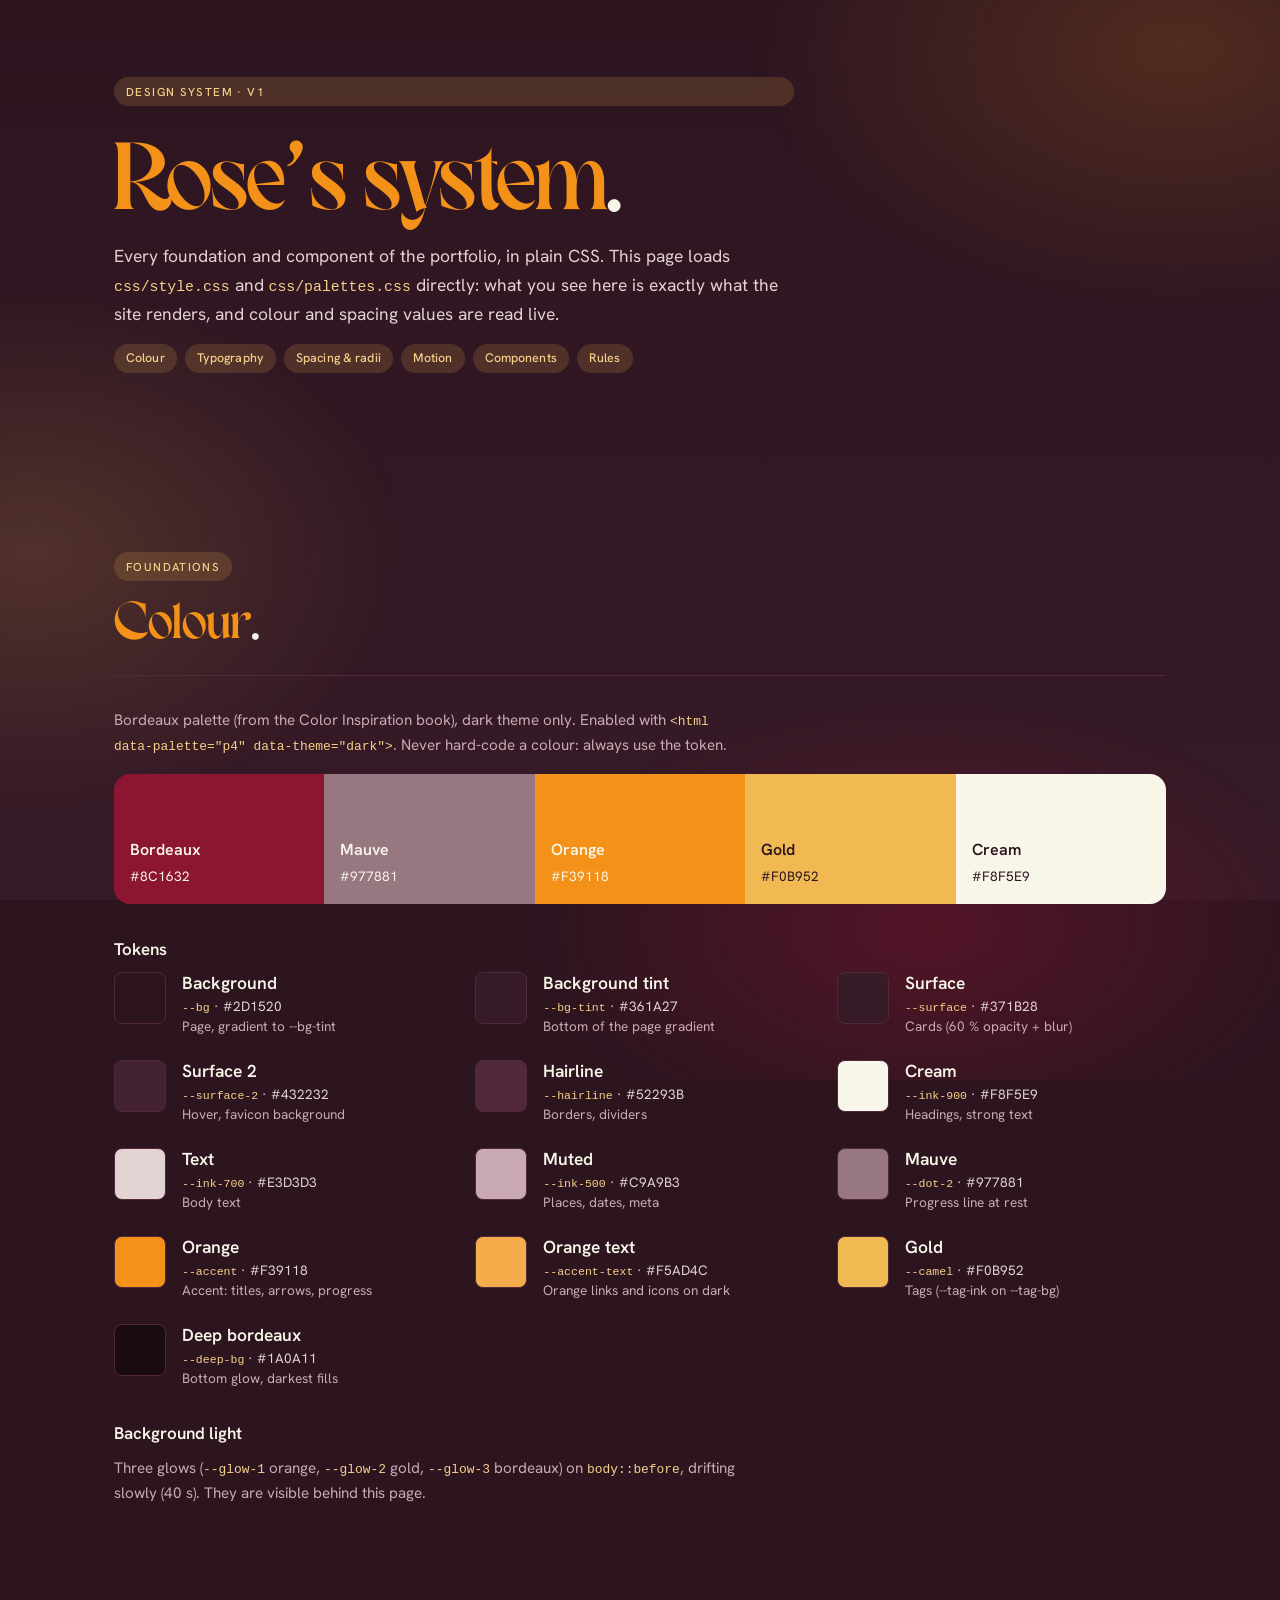
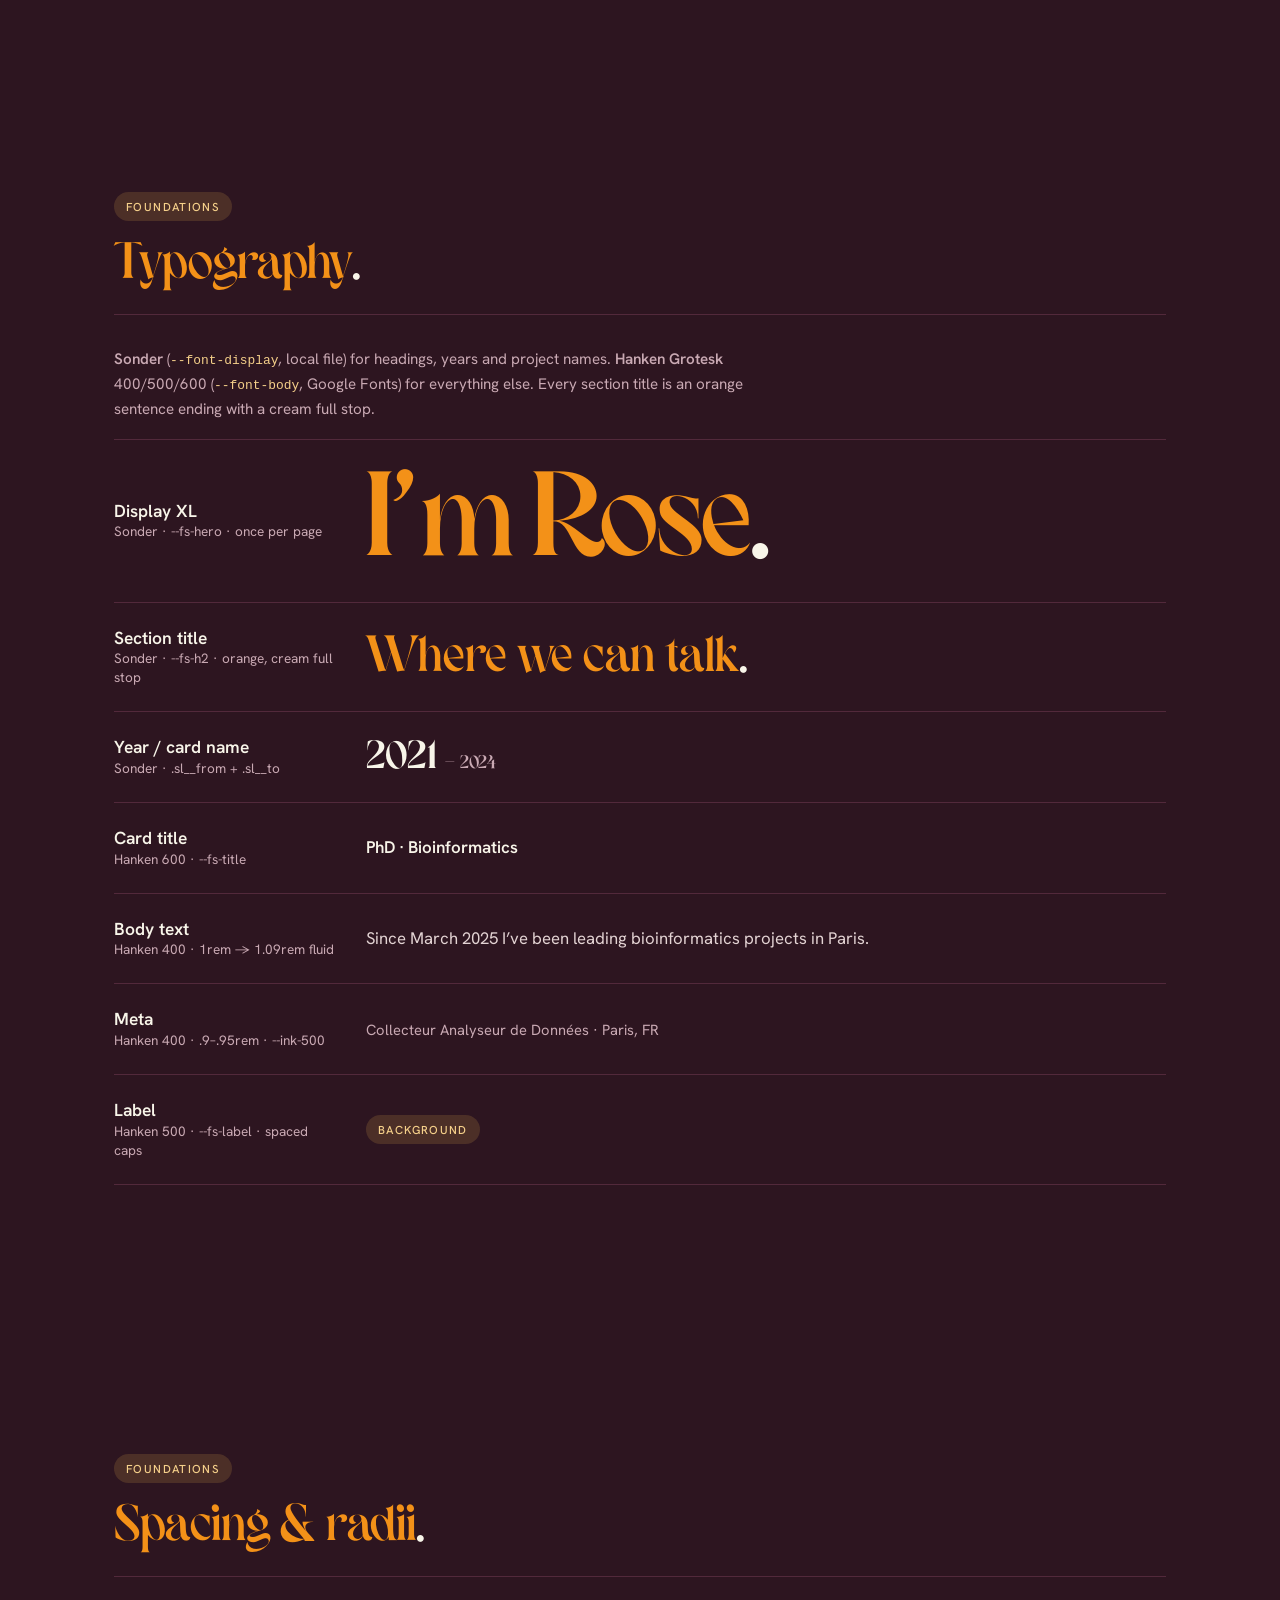
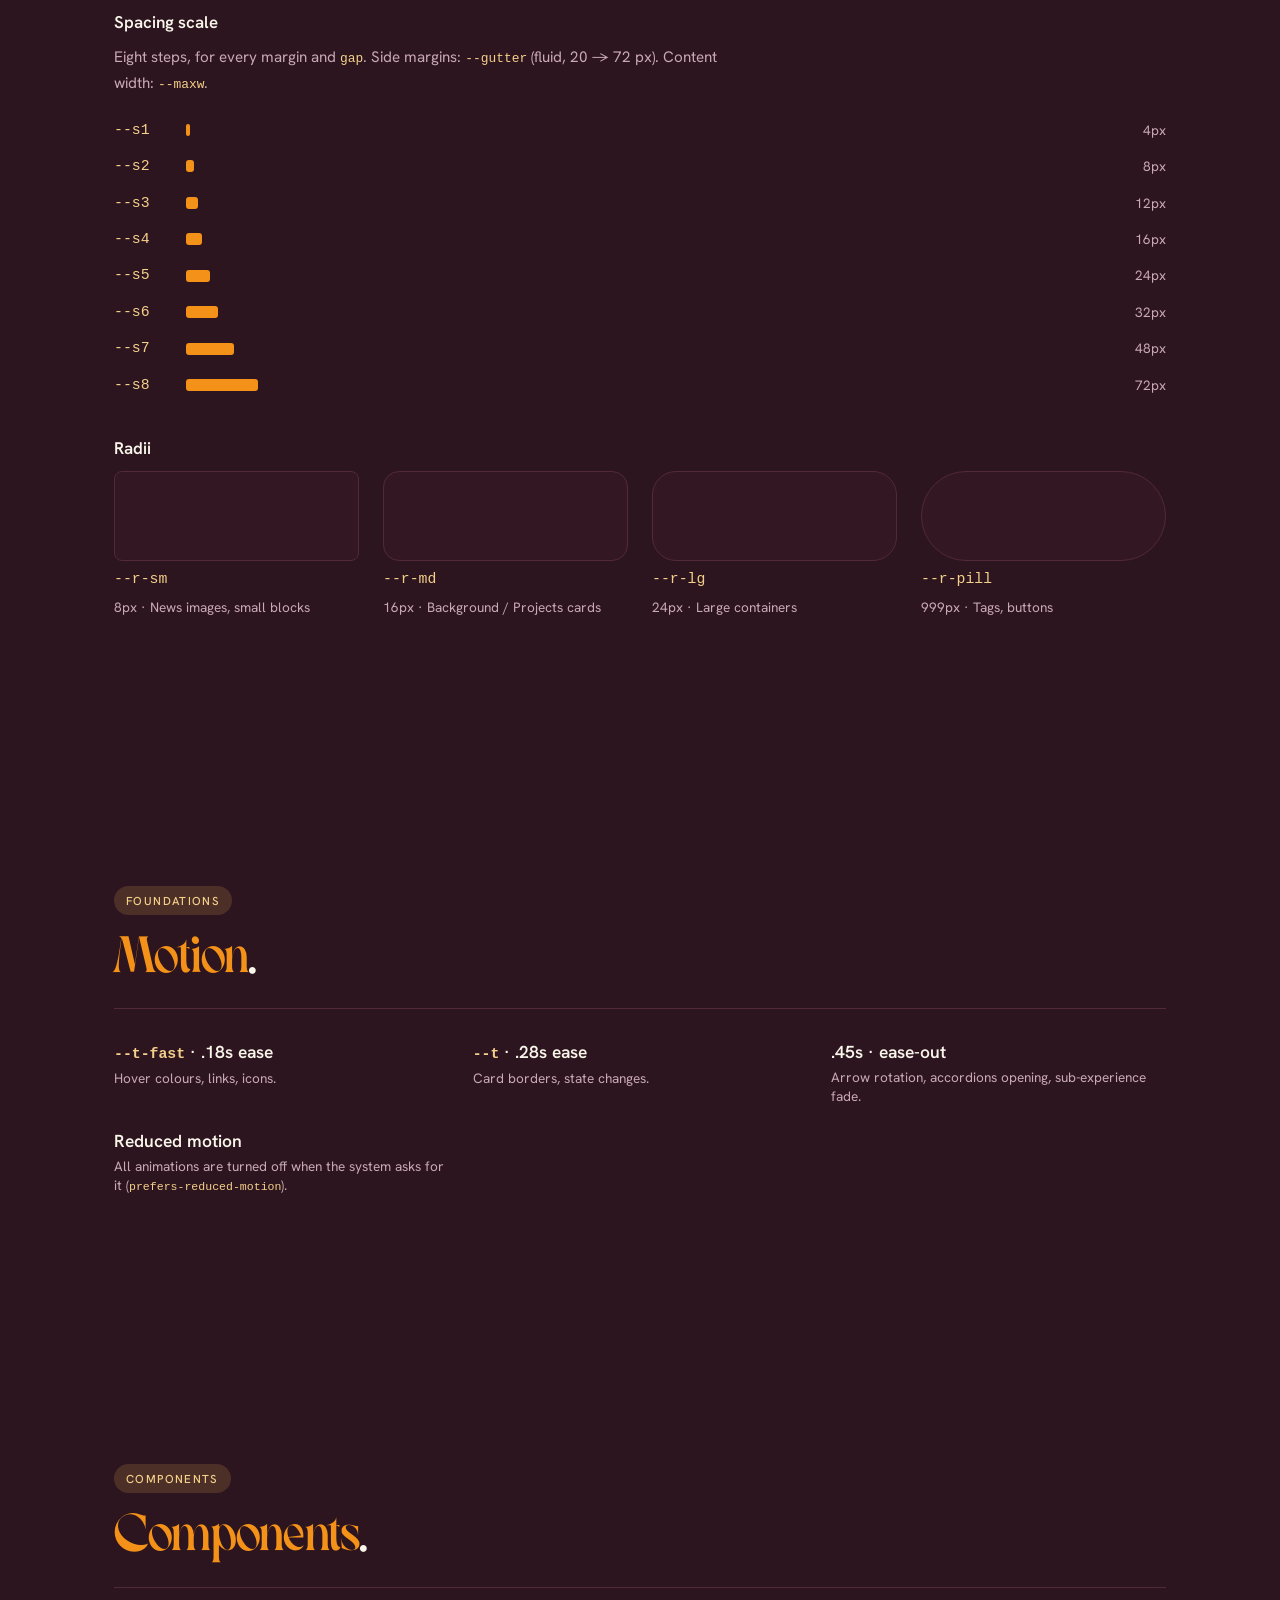
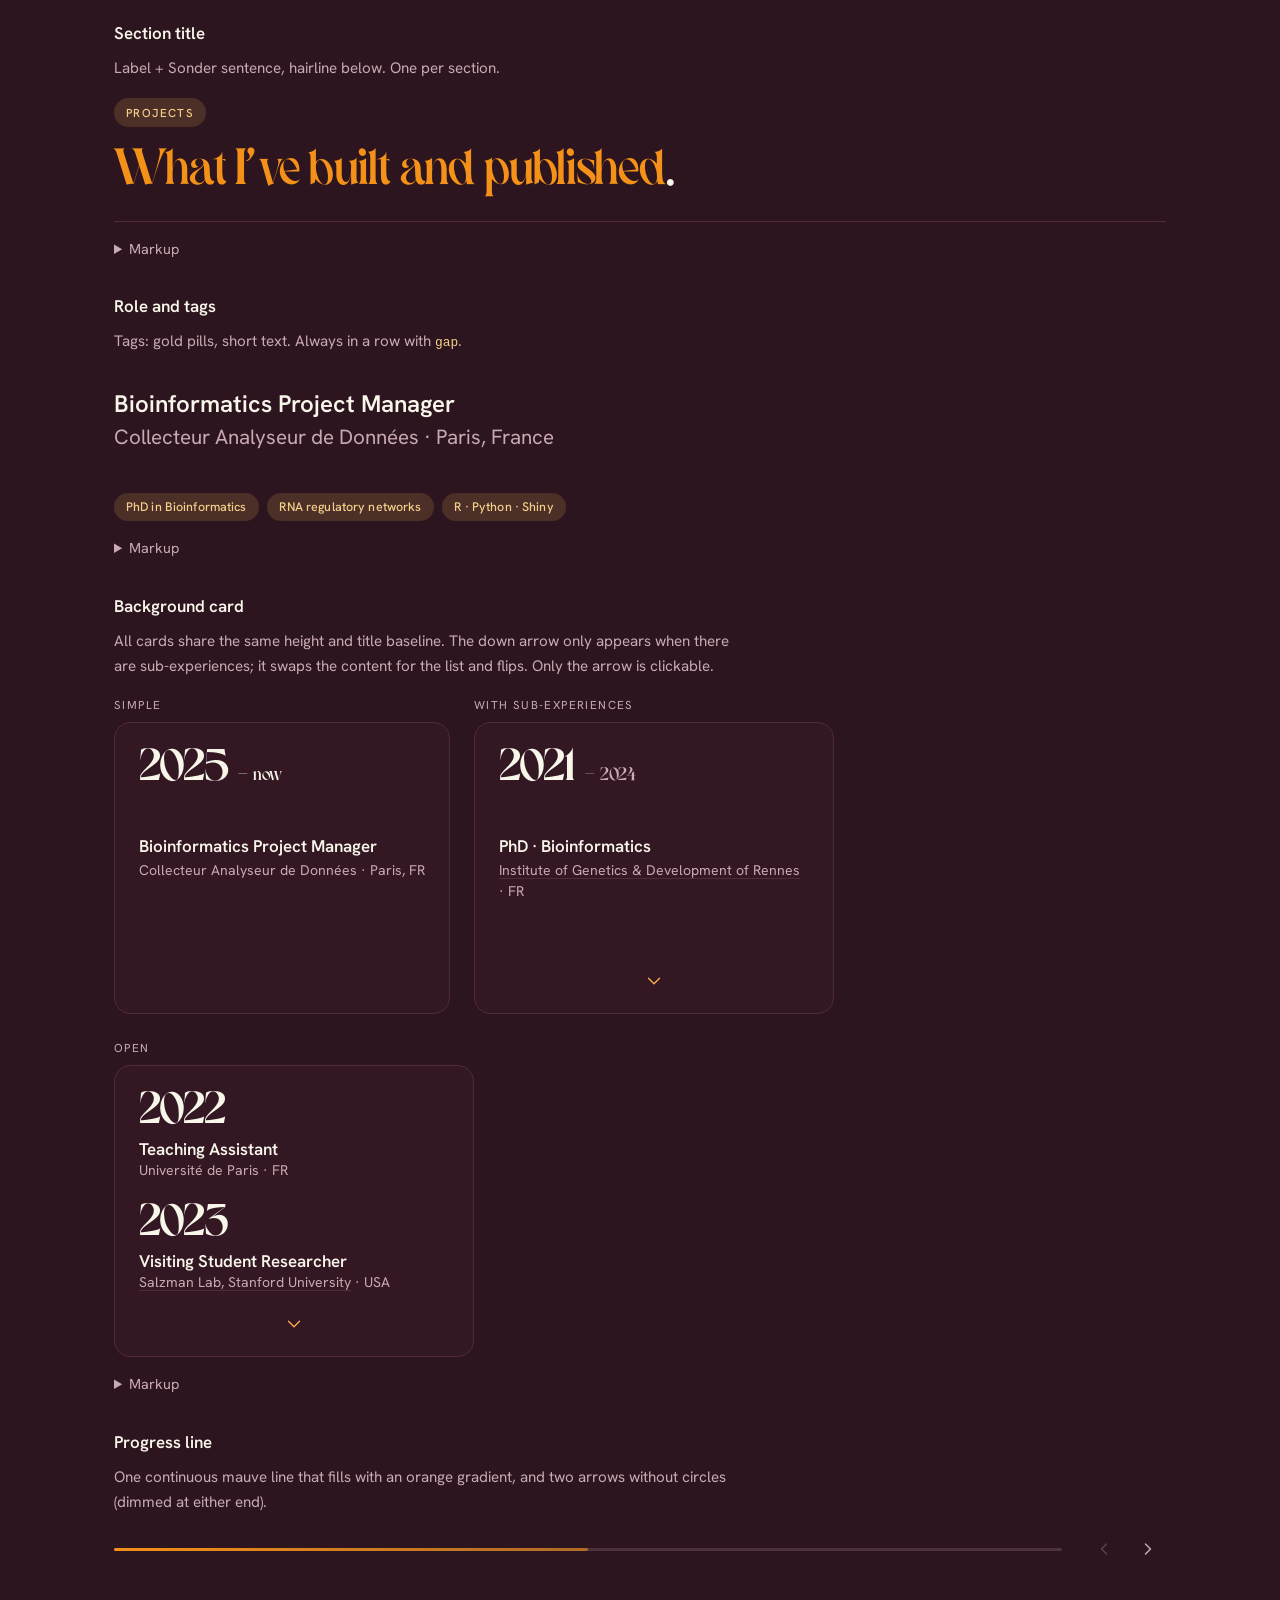
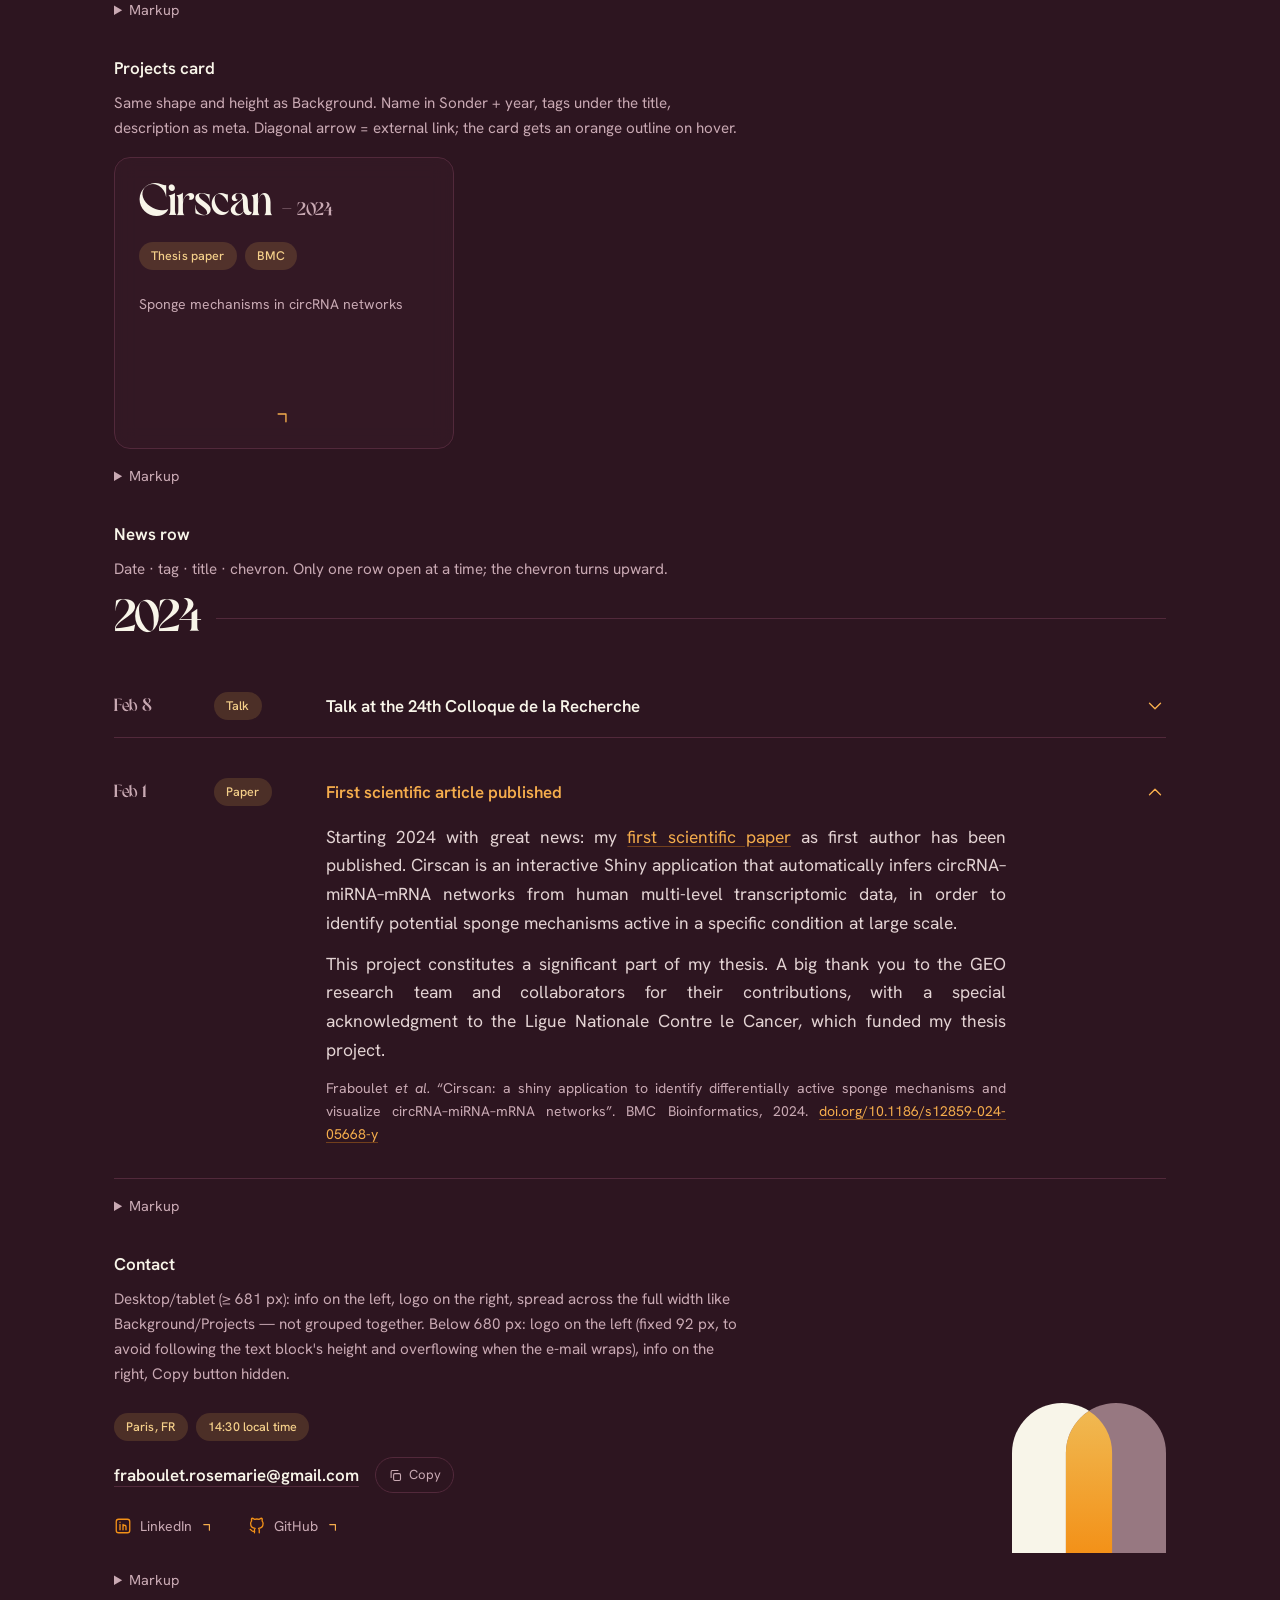
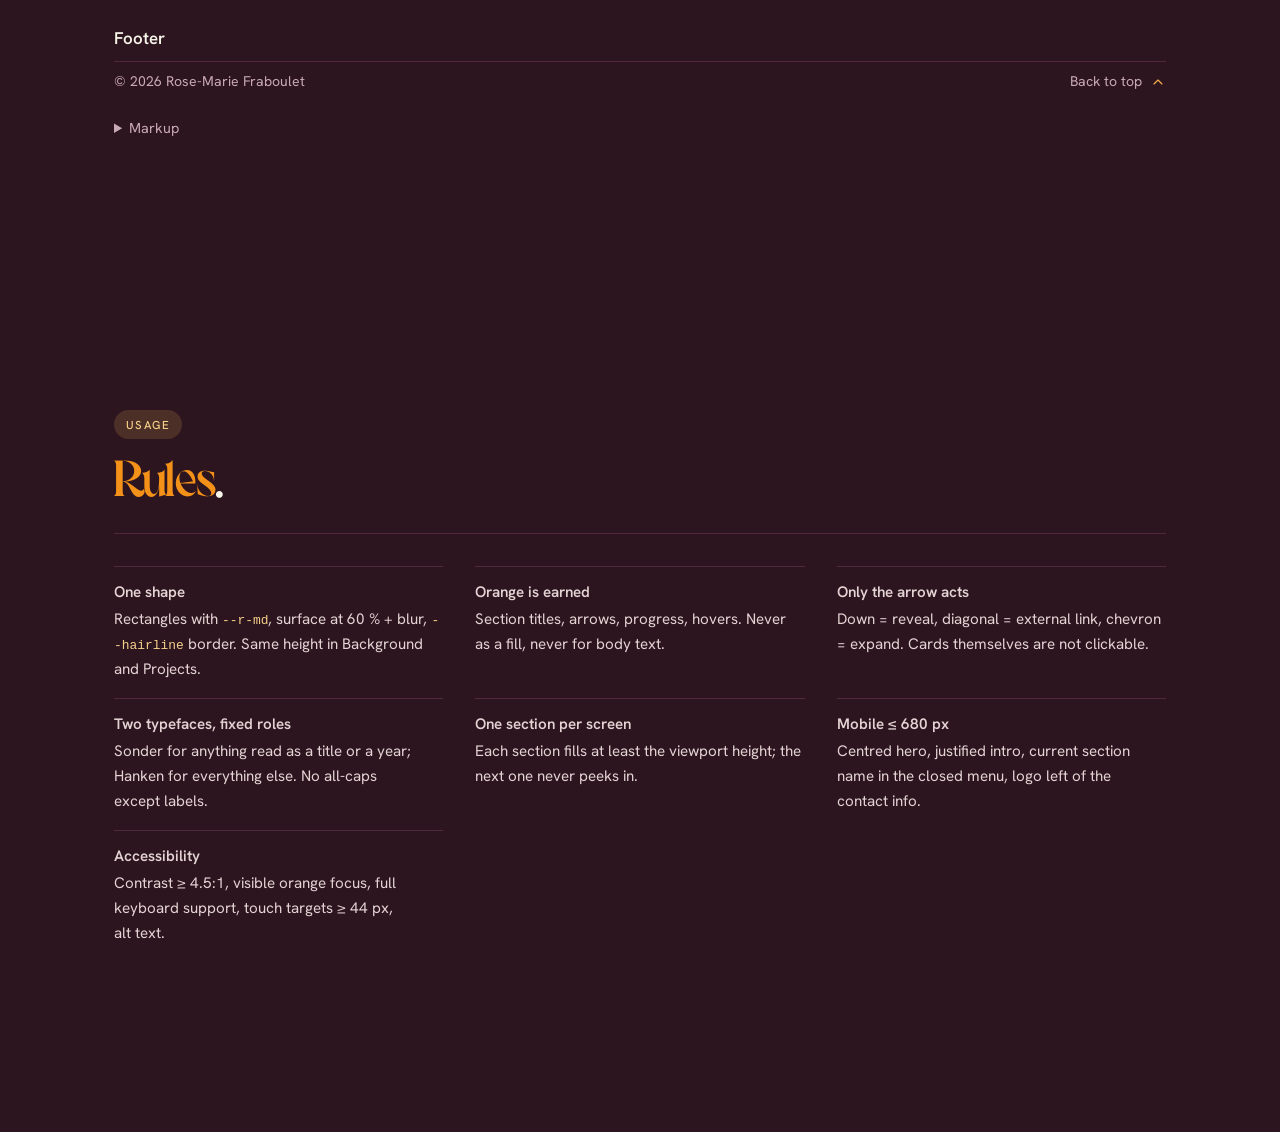
==== design-system.html @ 7361ca22 "feat: new dark design system, bug fixes and docs Replace the old portfolio with the redesigned dark/" ====
<!doctype html>
<html lang="en" data-palette="p4" data-theme="dark">
<head>
<meta charset="utf-8"><meta name="viewport" content="width=device-width, initial-scale=1">
<title>Design System — Rose-Marie Fraboulet</title>
<link rel="icon" type="image/svg+xml" href="img/favicon.svg">
<link rel="preconnect" href="https://fonts.googleapis.com"><link rel="preconnect" href="https://fonts.gstatic.com" crossorigin>
<link rel="stylesheet" href="https://fonts.googleapis.com/css2?family=Hanken+Grotesk:wght@400;500;600&display=swap">
<link rel="stylesheet" href="css/style.css">
<link rel="stylesheet" href="css/palettes.css">
<style>
a{color:var(--accent-text)}a:hover{color:var(--accent)}
.ds{max-width:1180px;margin:0 auto;padding:clamp(2.5rem,6vw,5rem) var(--gutter) 6rem;display:flex;flex-direction:column;gap:clamp(3.5rem,7vw,5.5rem)}
.ds-intro{display:flex;flex-direction:column;gap:var(--s4);max-width:68ch}
.ds-intro p{color:var(--text-body);text-wrap:pretty}
.ds-toc{display:flex;flex-wrap:wrap;gap:var(--s2)}
.ds-toc a{text-decoration:none}
.ds-sec .section-head{margin-bottom:var(--s6)}
.ds-sub{font-weight:600;font-size:var(--fs-title);color:var(--text-title);margin:var(--s6) 0 var(--s2)}
.ds-sub:first-of-type{margin-top:0}
.ds-note{color:var(--text-muted);font-size:.95rem;max-width:70ch;margin-bottom:var(--s4);text-wrap:pretty}
.ds-brand{display:grid;grid-template-columns:repeat(5,minmax(0,1fr));border-radius:var(--r-md);overflow:hidden;margin-bottom:var(--s6)}
.ds-brand__c{display:flex;flex-direction:column;justify-content:flex-end;gap:2px;min-height:130px;padding:var(--s4);font-size:.85rem}
.ds-brand__c span:first-child{font-weight:600;font-size:1rem}
.ds-grid{display:grid;grid-template-columns:repeat(auto-fill,minmax(min(100%,250px),1fr));gap:var(--s5) var(--s6)}
.ds-sw{display:flex;gap:var(--s4);align-items:flex-start}
.ds-sw__chip{flex:0 0 52px;height:52px;border-radius:var(--r-sm);border:1px solid var(--hairline)}
.ds-sw__n{font-weight:600;color:var(--text-title);line-height:1.3}
.ds-sw__v{font-size:.85rem;color:var(--text-body)}
.ds-sw__u{font-size:.85rem;color:var(--text-muted);line-height:1.4}
code{font-family:ui-monospace,SFMono-Regular,Menlo,monospace;font-size:.85em;color:var(--tag-ink)}
.ds-type{display:grid;grid-template-columns:minmax(0,220px) minmax(0,1fr);gap:var(--s6);align-items:center;padding:var(--s5) 0;border-top:1px solid var(--hairline)}
.ds-type:last-child{border-bottom:1px solid var(--hairline)}
.ds-type .hero-name{font-size:clamp(3rem,8vw,5.5rem)}
.ds-type .eyebrow{margin:0}
.ds-sp{display:grid;grid-template-columns:56px minmax(0,1fr) 60px;gap:var(--s4);align-items:center;padding:6px 0}
.ds-sp__bar{height:12px;border-radius:3px;background:var(--accent)}
.ds-sp__v{font-size:.85rem;color:var(--text-muted);text-align:right}
.ds-rgrid{display:grid;grid-template-columns:repeat(auto-fill,minmax(min(100%,200px),1fr));gap:var(--s5)}
.ds-r{display:flex;flex-direction:column;gap:6px}
.ds-r__box{height:90px;border:1px solid var(--hairline);background:color-mix(in srgb,var(--surface) 60%,transparent)}
.ds-motion{display:grid;grid-template-columns:repeat(auto-fill,minmax(min(100%,250px),1fr));gap:var(--s5)}
.ds-m{display:flex;flex-direction:column;gap:4px}
.ds-demo{display:flex;flex-wrap:wrap;gap:var(--s5);align-items:flex-start}
.ds-demo .sl__track{overflow:visible;margin:0;padding:0;-webkit-mask-image:none;mask-image:none;cursor:default;flex-wrap:wrap}
.ds-demo .sl__panel{flex:0 0 min(360px,100%)}
.ds-demo .wa{grid-template-columns:repeat(auto-fill,minmax(min(100%,320px),1fr));width:100%}
.ds-demo--col{flex-direction:column;align-items:stretch}
.ds-label{font-size:var(--fs-label);letter-spacing:.12em;text-transform:uppercase;color:var(--text-muted);margin-bottom:var(--s2)}
.ds-code{margin-top:var(--s4)}
.ds-code summary{cursor:pointer;width:max-content;font-size:.9rem;color:var(--text-muted)}
.ds-code summary:hover{color:var(--text-title)}
.ds-code pre{margin:var(--s3) 0 0;padding:var(--s4);max-height:280px;overflow:auto;border-radius:var(--r-sm);background:var(--deep-bg);border:1px solid var(--hairline);font-size:.8rem;line-height:1.55;white-space:pre-wrap;word-break:break-word}
.ds-rules{display:grid;grid-template-columns:repeat(auto-fill,minmax(min(100%,300px),1fr));gap:var(--s4) var(--s6)}
.ds-rules li{display:flex;flex-direction:column;gap:4px;padding-top:var(--s4);border-top:1px solid var(--hairline)}
.ds-rules p{font-size:.95rem;color:var(--text-body);text-wrap:pretty}
.ds-nav-demo{position:relative}
.ds-nav-demo nav{position:static}
@media (max-width:680px){.ds-type{grid-template-columns:1fr;gap:var(--s3)}.ds-brand{grid-template-columns:repeat(2,minmax(0,1fr))}.ds-brand__c{min-height:90px}}
</style>
</head>
<body>
<main class="ds">
<header class="ds-intro">
<span class="eyebrow">Design System · v1</span>
<h1 class="hero-name" style="font-size:clamp(3rem,9vw,6rem)">Rose's system<span class="dot">.</span></h1>
<p>Every foundation and component of the portfolio, in plain CSS. This page loads <code>css/style.css</code> and <code>css/palettes.css</code> directly: what you see here is exactly what the site renders, and colour and spacing values are read live.</p>
<nav class="ds-toc" aria-label="Sections"><a class="tag" href="#couleurs">Colour</a><a class="tag" href="#typo">Typography</a><a class="tag" href="#espace">Spacing & radii</a><a class="tag" href="#mouvement">Motion</a><a class="tag" href="#composants">Components</a><a class="tag" href="#regles">Rules</a></nav>
</header>

<section class="ds-sec" id="couleurs"><div class="section-head"><span class="eyebrow">Foundations</span><h2>Colour<span class="dot">.</span></h2></div>
<p class="ds-note">Bordeaux palette (from the Color Inspiration book), dark theme only. Enabled with <code>&lt;html data-palette="p4" data-theme="dark"&gt;</code>. Never hard-code a colour: always use the token.</p>
<div class="ds-brand"><div class="ds-brand__c" style="background:#8C1632;color:#f8f5e9"><span>Bordeaux</span><span>#8C1632</span></div><div class="ds-brand__c" style="background:#977881;color:#f8f5e9"><span>Mauve</span><span>#977881</span></div><div class="ds-brand__c" style="background:#F39118;color:#f8f5e9"><span>Orange</span><span>#F39118</span></div><div class="ds-brand__c" style="background:#F0B952;color:#2d1520"><span>Gold</span><span>#F0B952</span></div><div class="ds-brand__c" style="background:#F8F5E9;color:#2d1520"><span>Cream</span><span>#F8F5E9</span></div></div>
<p class="ds-sub">Tokens</p>
<div class="ds-grid"><div class="ds-sw"><span class="ds-sw__chip" style="background:var(--bg)"></span><div><p class="ds-sw__n">Background</p><p class="ds-sw__v"><code>--bg</code> · <span data-hex="--bg"></span></p><p class="ds-sw__u">Page, gradient to --bg-tint</p></div></div><div class="ds-sw"><span class="ds-sw__chip" style="background:var(--bg-tint)"></span><div><p class="ds-sw__n">Background tint</p><p class="ds-sw__v"><code>--bg-tint</code> · <span data-hex="--bg-tint"></span></p><p class="ds-sw__u">Bottom of the page gradient</p></div></div><div class="ds-sw"><span class="ds-sw__chip" style="background:var(--surface)"></span><div><p class="ds-sw__n">Surface</p><p class="ds-sw__v"><code>--surface</code> · <span data-hex="--surface"></span></p><p class="ds-sw__u">Cards (60 % opacity + blur)</p></div></div><div class="ds-sw"><span class="ds-sw__chip" style="background:var(--surface-2)"></span><div><p class="ds-sw__n">Surface 2</p><p class="ds-sw__v"><code>--surface-2</code> · <span data-hex="--surface-2"></span></p><p class="ds-sw__u">Hover, favicon background</p></div></div><div class="ds-sw"><span class="ds-sw__chip" style="background:var(--hairline)"></span><div><p class="ds-sw__n">Hairline</p><p class="ds-sw__v"><code>--hairline</code> · <span data-hex="--hairline"></span></p><p class="ds-sw__u">Borders, dividers</p></div></div><div class="ds-sw"><span class="ds-sw__chip" style="background:var(--ink-900)"></span><div><p class="ds-sw__n">Cream</p><p class="ds-sw__v"><code>--ink-900</code> · <span data-hex="--ink-900"></span></p><p class="ds-sw__u">Headings, strong text</p></div></div><div class="ds-sw"><span class="ds-sw__chip" style="background:var(--ink-700)"></span><div><p class="ds-sw__n">Text</p><p class="ds-sw__v"><code>--ink-700</code> · <span data-hex="--ink-700"></span></p><p class="ds-sw__u">Body text</p></div></div><div class="ds-sw"><span class="ds-sw__chip" style="background:var(--ink-500)"></span><div><p class="ds-sw__n">Muted</p><p class="ds-sw__v"><code>--ink-500</code> · <span data-hex="--ink-500"></span></p><p class="ds-sw__u">Places, dates, meta</p></div></div><div class="ds-sw"><span class="ds-sw__chip" style="background:var(--dot-2)"></span><div><p class="ds-sw__n">Mauve</p><p class="ds-sw__v"><code>--dot-2</code> · <span data-hex="--dot-2"></span></p><p class="ds-sw__u">Progress line at rest</p></div></div><div class="ds-sw"><span class="ds-sw__chip" style="background:var(--accent)"></span><div><p class="ds-sw__n">Orange</p><p class="ds-sw__v"><code>--accent</code> · <span data-hex="--accent"></span></p><p class="ds-sw__u">Accent: titles, arrows, progress</p></div></div><div class="ds-sw"><span class="ds-sw__chip" style="background:var(--accent-text)"></span><div><p class="ds-sw__n">Orange text</p><p class="ds-sw__v"><code>--accent-text</code> · <span data-hex="--accent-text"></span></p><p class="ds-sw__u">Orange links and icons on dark</p></div></div><div class="ds-sw"><span class="ds-sw__chip" style="background:var(--camel)"></span><div><p class="ds-sw__n">Gold</p><p class="ds-sw__v"><code>--camel</code> · <span data-hex="--camel"></span></p><p class="ds-sw__u">Tags (--tag-ink on --tag-bg)</p></div></div><div class="ds-sw"><span class="ds-sw__chip" style="background:var(--deep-bg)"></span><div><p class="ds-sw__n">Deep bordeaux</p><p class="ds-sw__v"><code>--deep-bg</code> · <span data-hex="--deep-bg"></span></p><p class="ds-sw__u">Bottom glow, darkest fills</p></div></div></div>
<p class="ds-sub">Background light</p>
<p class="ds-note">Three glows (<code>--glow-1</code> orange, <code>--glow-2</code> gold, <code>--glow-3</code> bordeaux) on <code>body::before</code>, drifting slowly (40 s). They are visible behind this page.</p>
</section>

<section class="ds-sec" id="typo"><div class="section-head"><span class="eyebrow">Foundations</span><h2>Typography<span class="dot">.</span></h2></div>
<p class="ds-note"><strong>Sonder</strong> (<code>--font-display</code>, local file) for headings, years and project names. <strong>Hanken Grotesk</strong> 400/500/600 (<code>--font-body</code>, Google Fonts) for everything else. Every section title is an orange sentence ending with a cream full stop.</p>
<div class="ds-type"><div class="ds-type__meta"><p class="ds-sw__n">Display XL</p><p class="ds-sw__u">Sonder · --fs-hero · once per page</p></div><div class="ds-type__s"><span class="hero-name" style="font-family:var(--font-display);font-size:var(--fs-hero);line-height:.95;color:var(--name)">I'm Rose<span class="dot">.</span></span></div></div><div class="ds-type"><div class="ds-type__meta"><p class="ds-sw__n">Section title</p><p class="ds-sw__u">Sonder · --fs-h2 · orange, cream full stop</p></div><div class="ds-type__s"><span class="" style="font-family:var(--font-display);font-size:var(--fs-h2);line-height:1.05;color:var(--name)">Where we can talk<span class="dot" style="color:var(--ink-900)">.</span></span></div></div><div class="ds-type"><div class="ds-type__meta"><p class="ds-sw__n">Year / card name</p><p class="ds-sw__u">Sonder · .sl__from + .sl__to</p></div><div class="ds-type__s"><span class="" style="font-family:var(--font-display);font-size:2.4rem;line-height:1;color:var(--ink-900)">2021 <span style="font-size:1.1rem;color:var(--ink-500)">— 2024</span></span></div></div><div class="ds-type"><div class="ds-type__meta"><p class="ds-sw__n">Card title</p><p class="ds-sw__u">Hanken 600 · --fs-title</p></div><div class="ds-type__s"><span class="" style="font-weight:600;font-size:var(--fs-title);line-height:1.3;color:var(--ink-900)">PhD · Bioinformatics</span></div></div><div class="ds-type"><div class="ds-type__meta"><p class="ds-sw__n">Body text</p><p class="ds-sw__u">Hanken 400 · 1rem → 1.09rem fluid</p></div><div class="ds-type__s"><span class="" style="font-size:1.05rem;line-height:1.65;color:var(--ink-700);max-width:60ch">Since March 2025 I’ve been leading bioinformatics projects in Paris.</span></div></div><div class="ds-type"><div class="ds-type__meta"><p class="ds-sw__n">Meta</p><p class="ds-sw__u">Hanken 400 · .9–.95rem · --ink-500</p></div><div class="ds-type__s"><span class="" style="font-size:.92rem;line-height:1.45;color:var(--ink-500)">Collecteur Analyseur de Données · Paris, FR</span></div></div><div class="ds-type"><div class="ds-type__meta"><p class="ds-sw__n">Label</p><p class="ds-sw__u">Hanken 500 · --fs-label · spaced caps</p></div><div class="ds-type__s"><span class="eyebrow" style="">Background</span></div></div>
</section>

<section class="ds-sec" id="espace"><div class="section-head"><span class="eyebrow">Foundations</span><h2>Spacing & radii<span class="dot">.</span></h2></div>
<p class="ds-sub">Spacing scale</p>
<p class="ds-note">Eight steps, for every margin and <code>gap</code>. Side margins: <code>--gutter</code> (fluid, 20 → 72 px). Content width: <code>--maxw</code>.</p>
<div class="ds-sp"><code>--s1</code><span class="ds-sp__bar" style="width:var(--s1)"></span><span class="ds-sp__v" data-len="--s1"></span></div><div class="ds-sp"><code>--s2</code><span class="ds-sp__bar" style="width:var(--s2)"></span><span class="ds-sp__v" data-len="--s2"></span></div><div class="ds-sp"><code>--s3</code><span class="ds-sp__bar" style="width:var(--s3)"></span><span class="ds-sp__v" data-len="--s3"></span></div><div class="ds-sp"><code>--s4</code><span class="ds-sp__bar" style="width:var(--s4)"></span><span class="ds-sp__v" data-len="--s4"></span></div><div class="ds-sp"><code>--s5</code><span class="ds-sp__bar" style="width:var(--s5)"></span><span class="ds-sp__v" data-len="--s5"></span></div><div class="ds-sp"><code>--s6</code><span class="ds-sp__bar" style="width:var(--s6)"></span><span class="ds-sp__v" data-len="--s6"></span></div><div class="ds-sp"><code>--s7</code><span class="ds-sp__bar" style="width:var(--s7)"></span><span class="ds-sp__v" data-len="--s7"></span></div><div class="ds-sp"><code>--s8</code><span class="ds-sp__bar" style="width:var(--s8)"></span><span class="ds-sp__v" data-len="--s8"></span></div>
<p class="ds-sub">Radii</p>
<div class="ds-rgrid"><div class="ds-r"><span class="ds-r__box" style="border-radius:var(--r-sm)"></span><code>--r-sm</code><span class="ds-sw__u"><span data-len="--r-sm"></span> · News images, small blocks</span></div><div class="ds-r"><span class="ds-r__box" style="border-radius:var(--r-md)"></span><code>--r-md</code><span class="ds-sw__u"><span data-len="--r-md"></span> · Background / Projects cards</span></div><div class="ds-r"><span class="ds-r__box" style="border-radius:var(--r-lg)"></span><code>--r-lg</code><span class="ds-sw__u"><span data-len="--r-lg"></span> · Large containers</span></div><div class="ds-r"><span class="ds-r__box" style="border-radius:var(--r-pill)"></span><code>--r-pill</code><span class="ds-sw__u"><span data-len="--r-pill"></span> · Tags, buttons</span></div></div>
</section>

<section class="ds-sec" id="mouvement"><div class="section-head"><span class="eyebrow">Foundations</span><h2>Motion<span class="dot">.</span></h2></div>
<div class="ds-motion">
<div class="ds-m"><p class="ds-sw__n"><code>--t-fast</code> · .18s ease</p><p class="ds-sw__u">Hover colours, links, icons.</p></div>
<div class="ds-m"><p class="ds-sw__n"><code>--t</code> · .28s ease</p><p class="ds-sw__u">Card borders, state changes.</p></div>
<div class="ds-m"><p class="ds-sw__n">.45s · ease-out</p><p class="ds-sw__u">Arrow rotation, accordions opening, sub-experience fade.</p></div>
<div class="ds-m"><p class="ds-sw__n">Reduced motion</p><p class="ds-sw__u">All animations are turned off when the system asks for it (<code>prefers-reduced-motion</code>).</p></div>
</div>
</section>

<section class="ds-sec" id="composants"><div class="section-head"><span class="eyebrow">Components</span><h2>Components<span class="dot">.</span></h2></div>

<p class="ds-sub">Section title</p>
<p class="ds-note">Label + Sonder sentence, hairline below. One per section.</p>
<div class="section-head" style="margin:0"><span class="eyebrow">Projects</span><h2>What I've built and published<span class="dot">.</span></h2></div>
<details class="ds-code"><summary>Markup</summary><pre><code>&lt;div class="section-head"&gt;&lt;span class="eyebrow"&gt;Projects&lt;/span&gt;&lt;h2&gt;What I've built and published&lt;span class="dot"&gt;.&lt;/span&gt;&lt;/h2&gt;&lt;/div&gt;</code></pre></details>

<p class="ds-sub">Role and tags</p>
<p class="ds-note">Tags: gold pills, short text. Always in a row with <code>gap</code>.</p>
<div class="ds-demo ds-demo--col"><p class="hero-role"><strong>Bioinformatics Project Manager</strong><span>Collecteur Analyseur de Données · Paris, France</span></p><div class="hero-meta">
              <span class="tag">PhD in Bioinformatics</span>
              <span class="tag">RNA regulatory networks</span>
              <span class="tag">R · Python · Shiny</span>
            </div></div>
<details class="ds-code"><summary>Markup</summary><pre><code>&lt;div class="hero-meta"&gt;
              &lt;span class="tag"&gt;PhD in Bioinformatics&lt;/span&gt;
              &lt;span class="tag"&gt;RNA regulatory networks&lt;/span&gt;
              &lt;span class="tag"&gt;R · Python · Shiny&lt;/span&gt;
            &lt;/div&gt;</code></pre></details>

<p class="ds-sub">Background card</p>
<p class="ds-note">All cards share the same height and title baseline. The down arrow only appears when there are sub-experiences; it swaps the content for the list and flips. Only the arrow is clickable.</p>
<div class="ds-demo"><div><p class="ds-label">Simple</p><ol class="sl__track"><li class="sl__panel is-now"><div class="sl__period"><span class="sl__from">2025</span><span class="sl__to">— now</span></div><div class="sl__body"><p class="sl__role">Bioinformatics Project Manager</p><p class="sl__place">Collecteur Analyseur de Données · Paris, FR</p></div></li></ol></div><div><p class="ds-label">With sub-experiences</p><ol class="sl__track"><li class="sl__panel has-sub has-multi"><div class="sl__faces"><div class="sl__face sl__face--main is-shown"><div class="sl__period"><span class="sl__from">2021</span><span class="sl__to">— 2024</span></div><div class="sl__body"><p class="sl__role">PhD · Bioinformatics</p><p class="sl__place"><a href="https://igdr.univ-rennes.fr/expression-des-genes-et-oncogenese-geo" target="_blank" rel="noopener">Institute of Genetics &amp; Development of Rennes</a> · FR</p></div></div><div class="sl__face sl__face--list"  aria-hidden="true"><ul class="sl__list"><li><span class="sl__list-year">2022</span><div><p class="sl__list-role">Teaching Assistant</p><p class="sl__place">Université de Paris · FR</p></div></li><li><span class="sl__list-year">2023</span><div><p class="sl__list-role">Visiting Student Researcher</p><p class="sl__place"><a href="https://salzmanlab.stanford.edu/" target="_blank" rel="noopener">Salzman Lab, Stanford University</a> · USA</p></div></li></ul></div></div><button type="button" class="sl__toggle" aria-expanded="false"  data-label="Show 2 other experiences" aria-label="Show 2 other experiences"><svg viewBox="0 0 24 24" fill="none" stroke="currentColor" stroke-width="1.75" stroke-linecap="round" stroke-linejoin="round" aria-hidden="true"><path d="M9 6l6 6-6 6"></path></svg></button></li></ol></div><div><p class="ds-label">Open</p><ol class="sl__track"><li class="sl__panel has-sub has-multi"><div class="sl__faces"><div class="sl__face sl__face--main"><div class="sl__period"><span class="sl__from">2021</span><span class="sl__to">— 2024</span></div><div class="sl__body"><p class="sl__role">PhD · Bioinformatics</p><p class="sl__place"><a href="https://igdr.univ-rennes.fr/expression-des-genes-et-oncogenese-geo" target="_blank" rel="noopener">Institute of Genetics &amp; Development of Rennes</a> · FR</p></div></div><div class="sl__face sl__face--list is-shown"  aria-hidden="true"><ul class="sl__list"><li><span class="sl__list-year">2022</span><div><p class="sl__list-role">Teaching Assistant</p><p class="sl__place">Université de Paris · FR</p></div></li><li><span class="sl__list-year">2023</span><div><p class="sl__list-role">Visiting Student Researcher</p><p class="sl__place"><a href="https://salzmanlab.stanford.edu/" target="_blank" rel="noopener">Salzman Lab, Stanford University</a> · USA</p></div></li></ul></div></div><button type="button" class="sl__toggle" aria-expanded="true"  data-label="Show 2 other experiences" aria-label="Show 2 other experiences"><svg viewBox="0 0 24 24" fill="none" stroke="currentColor" stroke-width="1.75" stroke-linecap="round" stroke-linejoin="round" aria-hidden="true"><path d="M9 6l6 6-6 6"></path></svg></button></li></ol></div></div>
<details class="ds-code"><summary>Markup</summary><pre><code>&lt;li class="sl__panel has-sub has-multi"&gt;&lt;div class="sl__faces"&gt;&lt;div class="sl__face sl__face--main is-shown"&gt;&lt;div class="sl__period"&gt;&lt;span class="sl__from"&gt;2021&lt;/span&gt;&lt;span class="sl__to"&gt;— 2024&lt;/span&gt;&lt;/div&gt;&lt;div class="sl__body"&gt;&lt;p class="sl__role"&gt;PhD · Bioinformatics&lt;/p&gt;&lt;p class="sl__place"&gt;&lt;a href="https://igdr.univ-rennes.fr/expression-des-genes-et-oncogenese-geo" target="_blank" rel="noopener"&gt;Institute of Genetics &amp;amp; Development of Rennes&lt;/a&gt; · FR&lt;/p&gt;&lt;/div&gt;&lt;/div&gt;&lt;div class="sl__face sl__face--list" id="sub-2" aria-hidden="true"&gt;&lt;ul class="sl__list"&gt;&lt;li&gt;&lt;span class="sl__list-year"&gt;2022&lt;/span&gt;&lt;div&gt;&lt;p class="sl__list-role"&gt;Teaching Assistant&lt;/p&gt;&lt;p class="sl__place"&gt;Université de Paris · FR&lt;/p&gt;&lt;/div&gt;&lt;/li&gt;&lt;li&gt;&lt;span class="sl__list-year"&gt;2023&lt;/span&gt;&lt;div&gt;&lt;p class="sl__list-role"&gt;Visiting Student Researcher&lt;/p&gt;&lt;p class="sl__place"&gt;&lt;a href="https://salzmanlab.stanford.edu/" target="_blank" rel="noopener"&gt;Salzman Lab, Stanford University&lt;/a&gt; · USA&lt;/p&gt;&lt;/div&gt;&lt;/li&gt;&lt;/ul&gt;&lt;/div&gt;&lt;/div&gt;&lt;button type="button" class="sl__toggle" aria-expanded="false" aria-controls="sub-2" data-label="Show 2 other experiences" aria-label="Show 2 other experiences"&gt;&lt;svg&gt;…&lt;/svg&gt;&lt;/button&gt;&lt;/li&gt;</code></pre></details>

<p class="ds-sub">Progress line</p>
<p class="ds-note">One continuous mauve line that fills with an orange gradient, and two arrows without circles (dimmed at either end).</p>
<div class="ds-demo ds-demo--col"><div class="sl" style="width:100%"><div class="sl__bar"><div class="sl__line" aria-hidden="true"><i data-sl-fill style="width:50%"></i></div><div class="sl__nav"><button type="button" class="sl__btn" data-sl-prev aria-label="Previous step"><svg viewBox="0 0 24 24" fill="none" stroke="currentColor" stroke-width="1.75" stroke-linecap="round" stroke-linejoin="round" aria-hidden="true"><path d="M15 6l-6 6 6 6"></path></svg></button><button type="button" class="sl__btn" data-sl-next aria-label="Next step"><svg viewBox="0 0 24 24" fill="none" stroke="currentColor" stroke-width="1.75" stroke-linecap="round" stroke-linejoin="round" aria-hidden="true"><path d="M9 6l6 6-6 6"></path></svg></button></div></div></div></div>
<details class="ds-code"><summary>Markup</summary><pre><code>&lt;div class="sl__bar"&gt;&lt;div class="sl__line" aria-hidden="true"&gt;&lt;i data-sl-fill&gt;&lt;/i&gt;&lt;/div&gt;&lt;div class="sl__nav"&gt;&lt;button type="button" class="sl__btn" data-sl-prev aria-label="Previous step"&gt;&lt;svg&gt;…&lt;/svg&gt;&lt;/button&gt;&lt;button type="button" class="sl__btn" data-sl-next aria-label="Next step"&gt;&lt;svg&gt;…&lt;/svg&gt;&lt;/button&gt;&lt;/div&gt;&lt;/div&gt;</code></pre></details>

<p class="ds-sub">Projects card</p>
<p class="ds-note">Same shape and height as Background. Name in Sonder + year, tags under the title, description as meta. Diagonal arrow = external link; the card gets an orange outline on hover.</p>
<div class="ds-demo"><div class="wa"><div class="wa__arch"><div class="sl__period"><span class="sl__from">Cirscan</span><span class="sl__to">— 2024</span></div><div class="wa__tags"><span class="tag">Thesis paper</span><span class="tag">BMC</span></div><div class="sl__body"><p class="sl__place">Sponge mechanisms in circRNA networks</p></div><a class="sl__toggle wa__arrow" href="https://doi.org/10.1186/s12859-024-05668-y" target="_blank" rel="noopener" aria-label="Read the Cirscan paper (opens in a new tab)"><svg viewBox="0 0 24 24" fill="none" stroke="currentColor" stroke-width="1.75" stroke-linecap="round" stroke-linejoin="round" aria-hidden="true"><path d="M9 6l6 6-6 6"></path></svg></a></div></div></div>
<details class="ds-code"><summary>Markup</summary><pre><code>&lt;div class="wa__arch"&gt;&lt;div class="sl__period"&gt;&lt;span class="sl__from"&gt;Cirscan&lt;/span&gt;&lt;span class="sl__to"&gt;— 2024&lt;/span&gt;&lt;/div&gt;&lt;div class="wa__tags"&gt;&lt;span class="tag"&gt;Thesis paper&lt;/span&gt;&lt;span class="tag"&gt;BMC&lt;/span&gt;&lt;/div&gt;&lt;div class="sl__body"&gt;&lt;p class="sl__place"&gt;Sponge mechanisms in circRNA networks&lt;/p&gt;&lt;/div&gt;&lt;a class="sl__toggle wa__arrow" href="https://doi.org/10.1186/s12859-024-05668-y" target="_blank" rel="noopener" aria-label="Read the Cirscan paper (opens in a new tab)"&gt;&lt;svg&gt;…&lt;/svg&gt;&lt;/a&gt;&lt;/div&gt;</code></pre></details>

<p class="ds-sub">News row</p>
<p class="ds-note">Date · tag · title · chevron. Only one row open at a time; the chevron turns upward.</p>
<div class="ds-demo ds-demo--col"><div class="year-row"><span class="year-row__label">2024</span><span class="year-row__rule"></span></div><article class="entry">
          <button type="button" class="entry__head" aria-expanded="false" aria-controls="entry-colloque">
            <span class="entry__date">Feb 8</span><span class="entry__type"><span class="tag">Talk</span></span>
            <span class="entry__main"><span class="entry__title">Talk at the 24th Colloque de la Recherche</span></span><svg class="entry__chev" viewBox="0 0 24 24" fill="none" stroke="currentColor" stroke-width="1.5" stroke-linecap="round" stroke-linejoin="round" aria-hidden="true"><path d="M9 6l6 6-6 6"></path></svg>
          </button>
          <div class="entry__panel" >
            <div class="entry__inner">
              <div class="entry__body">
                <p>I had the privilege to present and discuss my research, alongside renowned researchers, at the <a href="https://www.ligue-cancer.net/nos-actualites/24eme-colloque-national-de-la-recherche" target="_blank" rel="noopener">24th Colloque de la Recherche</a> organized by the Ligue Nationale Contre le Cancer — two enriching days of varied talks in the unique setting of the Couvent des Jacobins in Rennes. Many thanks to the Ligue for this opportunity, to all the donors, and to my team for their support throughout my thesis project.</p>
                <div class="media media--video">
                  <iframe src="https://www.youtube-nocookie.com/embed/i8p0J6aXDKk" title="24th Colloque de la Recherche — video summary" loading="lazy" allow="accelerometer; autoplay; clipboard-write; encrypted-media; gyroscope; picture-in-picture; web-share" referrerpolicy="strict-origin-when-cross-origin" allowfullscreen></iframe>
                </div>
                <p class="caption">Video summary of the colloquium, where I gave a talk on the role of circRNAs in cutaneous melanoma treatment resistance. Can you spot me? Around the forty-fifth second.</p>
              </div>
            </div>
          </div>
        </article><article class="entry">
          <button type="button" class="entry__head" aria-expanded="true" aria-controls="entry-paper">
            <span class="entry__date">Feb 1</span><span class="entry__type"><span class="tag">Paper</span></span>
            <span class="entry__main"><span class="entry__title">First scientific article published</span></span><svg class="entry__chev" viewBox="0 0 24 24" fill="none" stroke="currentColor" stroke-width="1.5" stroke-linecap="round" stroke-linejoin="round" aria-hidden="true"><path d="M9 6l6 6-6 6"></path></svg>
          </button>
          <div class="entry__panel is-open" >
            <div class="entry__inner">
              <div class="entry__body">
                <p>Starting 2024 with great news: my <a href="https://doi.org/10.1186/s12859-024-05668-y" target="_blank" rel="noopener">first scientific paper</a> as first author has been published. Cirscan is an interactive Shiny application that automatically infers circRNA–miRNA–mRNA networks from human multi-level transcriptomic data, in order to identify potential sponge mechanisms active in a specific condition at large scale.</p>
                <p>This project constitutes a significant part of my thesis. A big thank you to the GEO research team and collaborators for their contributions, with a special acknowledgment to the Ligue Nationale Contre le Cancer, which funded my thesis project.</p>
                <p class="caption">Fraboulet <em>et al.</em> “Cirscan: a shiny application to identify differentially active sponge mechanisms and visualize circRNA–miRNA–mRNA networks”. BMC Bioinformatics, 2024. <a href="https://doi.org/10.1186/s12859-024-05668-y" target="_blank" rel="noopener">doi.org/10.1186/s12859-024-05668-y</a></p>
              </div>
            </div>
          </div>
        </article></div>
<details class="ds-code"><summary>Markup</summary><pre><code>&lt;article class="entry"&gt;
          &lt;button type="button" class="entry__head" aria-expanded="false" aria-controls="entry-colloque"&gt;
            &lt;span class="entry__date"&gt;Feb 8&lt;/span&gt;&lt;span class="entry__type"&gt;&lt;span class="tag"&gt;Talk&lt;/span&gt;&lt;/span&gt;
            &lt;span class="entry__main"&gt;&lt;span class="entry__title"&gt;Talk at the 24th Colloque de la Recherche&lt;/span&gt;&lt;/span&gt;&lt;svg&gt;…&lt;/svg&gt;
          &lt;/button&gt;
          &lt;div class="entry__panel" &gt;
            &lt;div class="entry__inner"&gt;
              &lt;div class="entry__body"&gt;
                &lt;p&gt;I had the privilege to present and discuss my research, alongside renowned researchers, at the &lt;a href="https://www.ligue-cancer.net/nos-actualites/24eme-colloque-national-de-la-recherche" target="_blank" rel="noopener"&gt;24th Colloque de la Recherche&lt;/a&gt; organized by the Ligue Nationale Contre le Cancer — two enriching days of varied talks in the unique setting of the Couvent des Jacobins in Rennes. Many thanks to the Ligue for this opportunity, to all the donors, and to my team for their support throughout my thesis project.&lt;/p&gt;
                &lt;div class="media media--video"&gt;
                  &lt;iframe src="https://www.youtube-nocookie.com/embed/i8p0J6aXDKk" title="24th Colloque de la Recherche — video summary" loading="lazy" allow="accelerometer; autoplay; clipboard-write; encrypted-media; gyroscope; picture-in-picture; web-share" referrerpolicy="strict-origin-when-cross-origin" allowfullscreen&gt;&lt;/iframe&gt;
                &lt;/div&gt;
                &lt;p class="caption"&gt;Video summary of the colloquium, where I gave a talk on the role of circRNAs in cutaneous melanoma treatment resistance. Can you spot me? Around the forty-fifth second.&lt;/p&gt;
              &lt;/div&gt;
            &lt;/div&gt;
          &lt;/div&gt;
        &lt;/article&gt;</code></pre></details>

<p class="ds-sub">Contact</p>
<p class="ds-note">Desktop/tablet (≥ 681 px): info on the left, logo on the right, spread across the full width like Background/Projects — not grouped together. Below 680 px: logo on the left (fixed 92 px, to avoid following the text block's height and overflowing when the e-mail wraps), info on the right, Copy button hidden.</p>
<div class="ds-demo ds-demo--col"><div class="cv-b"><div class="contact-mark cv-b__logo" aria-hidden="true"><img src="img/logo.svg" alt="" width="150" height="146"></div><div class="cp-b"><div class="cp-tags"><span class="tag">Paris, FR</span><span class="tag"><time >14:30</time>&nbsp;local time</span></div><div class="cp-b__mailrow"><a class="cp-b__mail" href="mailto:fraboulet.rosemarie@gmail.com">fraboulet.rosemarie<wbr>@gmail.com</a><button type="button" class="cp-copy" data-copy="fraboulet.rosemarie@gmail.com" aria-label="Copy email address"><svg viewBox="0 0 24 24" fill="none" stroke="currentColor" stroke-width="1.75" stroke-linecap="round" stroke-linejoin="round" aria-hidden="true"><rect x="9" y="9" width="11" height="11" rx="2"></rect><path d="M5 15V6a2 2 0 0 1 2-2h9"></path></svg><span class="cp-copy__txt">Copy</span></button></div><div class="cp-b__row"><a href="https://www.linkedin.com/in/r-mfraboulet/" target="_blank" rel="noopener"><svg viewBox="0 0 24 24" fill="none" stroke="currentColor" stroke-width="1.75" stroke-linecap="round" stroke-linejoin="round" aria-hidden="true"><rect x="3" y="3" width="18" height="18" rx="3"></rect><path d="M8 10v7M8 7v.01M12 17v-4a2 2 0 0 1 4 0v4M12 10v7"></path></svg><span>LinkedIn</span><svg class="cp-diag" viewBox="0 0 24 24" fill="none" stroke="currentColor" stroke-width="1.75" stroke-linecap="round" stroke-linejoin="round" aria-hidden="true"><path d="M9 6l6 6-6 6"></path></svg></a><a href="https://github.com/roma-rin" target="_blank" rel="noopener"><svg viewBox="0 0 24 24" fill="none" stroke="currentColor" stroke-width="1.75" stroke-linecap="round" stroke-linejoin="round" aria-hidden="true"><path d="M9 19c-4 1.3-4-2-6-2.5M15 21v-3.5a3 3 0 0 0-.9-2.3c3-.3 6-1.5 6-6.5a5 5 0 0 0-1.4-3.5 4.6 4.6 0 0 0-.1-3.5s-1.1-.3-3.6 1.4a12.4 12.4 0 0 0-6.4 0C6.1 1.4 5 1.7 5 1.7a4.6 4.6 0 0 0-.1 3.5A5 5 0 0 0 3.5 8.7c0 5 3 6.2 6 6.5a3 3 0 0 0-.9 2.3V21"></path></svg><span>GitHub</span><svg class="cp-diag" viewBox="0 0 24 24" fill="none" stroke="currentColor" stroke-width="1.75" stroke-linecap="round" stroke-linejoin="round" aria-hidden="true"><path d="M9 6l6 6-6 6"></path></svg></a></div></div></div></div>
<details class="ds-code"><summary>Markup</summary><pre><code>&lt;div class="cv-b"&gt;&lt;div class="contact-mark cv-b__logo" aria-hidden="true"&gt;&lt;img src="img/logo.svg" alt="" width="150" height="146"&gt;&lt;/div&gt;&lt;div class="cp-b"&gt;&lt;div class="cp-tags"&gt;&lt;span class="tag"&gt;Paris, FR&lt;/span&gt;&lt;span class="tag"&gt;&lt;time &gt;14:30&lt;/time&gt;&amp;nbsp;local time&lt;/span&gt;&lt;/div&gt;&lt;div class="cp-b__mailrow"&gt;&lt;a class="cp-b__mail" href="mailto:fraboulet.rosemarie@gmail.com"&gt;fraboulet.rosemarie&lt;wbr&gt;@gmail.com&lt;/a&gt;&lt;button type="button" class="cp-copy" data-copy="fraboulet.rosemarie@gmail.com" aria-label="Copy email address"&gt;&lt;svg&gt;…&lt;/svg&gt;&lt;span class="cp-copy__txt"&gt;Copy&lt;/span&gt;&lt;/button&gt;&lt;/div&gt;&lt;div class="cp-b__row"&gt;&lt;a href="https://www.linkedin.com/in/r-mfraboulet/" target="_blank" rel="noopener"&gt;&lt;svg&gt;…&lt;/svg&gt;&lt;span&gt;LinkedIn&lt;/span&gt;&lt;svg&gt;…&lt;/svg&gt;&lt;/a&gt;&lt;a href="https://github.com/roma-rin" target="_blank" rel="noopener"&gt;&lt;svg&gt;…&lt;/svg&gt;&lt;span&gt;GitHub&lt;/span&gt;&lt;svg&gt;…&lt;/svg&gt;&lt;/a&gt;&lt;/div&gt;&lt;/div&gt;&lt;/div&gt;</code></pre></details>

<p class="ds-sub">Footer</p>
<div class="ds-demo ds-demo--col"><div class="site-footer" style="padding:0"><div class="ft"><p>&copy; <span id="year">2026</span> Rose-Marie Fraboulet</p><a class="ft__top" href="#top">Back to top<svg viewBox="0 0 24 24" fill="none" stroke="currentColor" stroke-width="1.75" stroke-linecap="round" stroke-linejoin="round" aria-hidden="true"><path d="M9 6l6 6-6 6"></path></svg></a></div></div></div>
<details class="ds-code"><summary>Markup</summary><pre><code>&lt;div class="ft"&gt;&lt;p&gt;&amp;copy; &lt;span id="year"&gt;2026&lt;/span&gt; Rose-Marie Fraboulet&lt;/p&gt;&lt;a class="ft__top" href="#top"&gt;Back to top&lt;svg&gt;…&lt;/svg&gt;&lt;/a&gt;&lt;/div&gt;</code></pre></details>
</section>

<section class="ds-sec" id="regles"><div class="section-head"><span class="eyebrow">Usage</span><h2>Rules<span class="dot">.</span></h2></div>
<ul class="ds-rules">
<li><p class="ds-sw__n">One shape</p><p>Rectangles with <code>--r-md</code>, surface at 60 % + blur, <code>--hairline</code> border. Same height in Background and Projects.</p></li>
<li><p class="ds-sw__n">Orange is earned</p><p>Section titles, arrows, progress, hovers. Never as a fill, never for body text.</p></li>
<li><p class="ds-sw__n">Only the arrow acts</p><p>Down = reveal, diagonal = external link, chevron = expand. Cards themselves are not clickable.</p></li>
<li><p class="ds-sw__n">Two typefaces, fixed roles</p><p>Sonder for anything read as a title or a year; Hanken for everything else. No all-caps except labels.</p></li>
<li><p class="ds-sw__n">One section per screen</p><p>Each section fills at least the viewport height; the next one never peeks in.</p></li>
<li><p class="ds-sw__n">Mobile ≤ 680 px</p><p>Centred hero, justified intro, current section name in the closed menu, logo left of the contact info.</p></li>
<li><p class="ds-sw__n">Accessibility</p><p>Contrast ≥ 4.5:1, visible orange focus, full keyboard support, touch targets ≥ 44 px, alt text.</p></li>
</ul>
</section>
</main>
<script>
(function(){var cs=getComputedStyle(document.documentElement);
function hex(v){var c=document.createElement('canvas').getContext('2d');c.fillStyle='#000';c.fillStyle=v;return c.fillStyle}
document.querySelectorAll('[data-hex]').forEach(function(e){var v=cs.getPropertyValue(e.dataset.hex).trim();var hx=hex(v);e.textContent=/^#/.test(hx)?hx.toUpperCase():v});
document.querySelectorAll('[data-len]').forEach(function(e){var v=cs.getPropertyValue(e.dataset.len).trim();var p=document.createElement('div');p.style.cssText='position:absolute;visibility:hidden;width:'+v;document.body.appendChild(p);var w=p.getBoundingClientRect().width;p.remove();e.textContent=/rem$/.test(v)?Math.round(w)+'px':v});
document.querySelectorAll('.ds .sl__btn')[0]&&(document.querySelectorAll('.ds .sl__btn')[0].disabled=true);
document.querySelectorAll('.ds a[href^="http"], .ds button').forEach(function(a){if(a.closest('.ds-code'))return;a.addEventListener('click',function(e){e.preventDefault()})});
})();
</script>
</body>
</html>
---- css/style.css ----
/* =========================================================
   Rose Fraboulet — portfolio
   Chaleureux organisé : pêche + Sonder conservés, orange dosé.
   ========================================================= */

/* --- 0. Reset & base --- */
*,*::before,*::after{box-sizing:border-box}
html{scroll-behavior:smooth;-webkit-text-size-adjust:100%}
body,h1,h2,h3,h4,p,ul,ol,figure,blockquote{margin:0}
ul,ol{padding:0;list-style:none}
img{max-width:100%;display:block}
a{color:inherit}
button{font:inherit;cursor:pointer;color:inherit}
:focus-visible{outline:2px solid var(--accent);outline-offset:3px;border-radius:6px}
@media (prefers-reduced-motion:reduce){html{scroll-behavior:auto}*,*::before,*::after{animation-duration:.01ms!important;animation-iteration-count:1!important;transition-duration:.01ms!important}}

/* --- 1. Tokens --- */
:root{
  /* palette brute */
  --orange-500:#f47500;--orange-600:#d96704;--orange-ink:#a8500a;--orange-soft:#fdebda;
  /* surfaces claires */
  --bg:#fdf7f0;--bg-tint:#fbf8f5;
  --surface:#fffcf8;--surface-2:#fbf3ea;
  /* encre aubergine-rose — chaud, s'accorde à l'orange */
  --ink-900:#4a1f38;--ink-700:#61394f;--ink-500:#8a5c3c;--hairline:#e8d9cd;
  /* camel — la couleur secondaire (filets, rail, mentions) */
  --camel:#bc7f5b;--camel-deep:#8a5c3c;
  /* sémantique */
  --text-title:var(--ink-900);--text-body:var(--ink-700);--text-muted:var(--ink-500);
  --accent:var(--orange-500);--accent-text:var(--orange-ink);--accent-soft:var(--orange-soft);
  --on-accent:#4a1f38;
  --accent-display:#e2680a;
  --shadow-sm:0 1px 2px rgba(74,31,56,.07),0 1px 3px rgba(74,31,56,.05);
  --shadow-md:0 10px 30px -12px rgba(74,31,56,.24),0 2px 6px rgba(74,31,56,.08);
  --grad-warm:linear-gradient(100deg,#f47500 0%,#e2680a 50%,#c25405 100%);
  --on-grad:#fff8f1;
  /* couleurs de marque appliquées au site */
  --name:#f47500;
  --band-bg:#fbe1cc;--band-ink:#4a1f38;--band-body:#5c3346;--band-muted:#7a4a3a;--band-line:#efcdb4;--band-surface:#fff6ee;
  --deep-bg:#4a1f38;--deep-ink:#fdf1e8;--deep-body:#ecd3dd;--deep-accent:#ff9a3d;
  --cap-bg:#f47500;--cap-ink:#3a1026;
  --tag-bg:#fbe1cc;--tag-ink:#7a3a12;
  --dot-2:#bc7f5b;--dot-3:#4a1f38;
  /* halos de lumière du fond */
  --glow-1:rgba(244,117,0,.24);--glow-2:rgba(188,127,91,.30);--glow-3:rgba(253,196,140,.45);
  /* type : Bodoni Moda en display, Sonder réservé aux initiales */
  --font-display:'SonderFont',Georgia,serif;
  --font-accent:'SonderFont',Georgia,serif;
  --font-body:'Hanken Grotesk','GroteskFont',system-ui,-apple-system,sans-serif;
  /* rôles typographiques */
  --fs-hero:clamp(3.6rem,11vw,7.5rem);
  --fs-h2:clamp(2.1rem,5vw,3.2rem);
  --fs-year:1.3rem;
  --fs-title:1.15rem;
  --fs-label:.72rem;
  /* rayons : une seule échelle */
  --r-sm:8px;--r-md:16px;--r-lg:24px;--r-pill:999px;
  /* espace */
  --s1:.25rem;--s2:.5rem;--s3:.75rem;--s4:1rem;--s5:1.5rem;--s6:2rem;--s7:3rem;--s8:4.5rem;
  --gutter:clamp(1.25rem,5vw,4.5rem);
  --maxw:1080px;
  --t-fast:.18s ease;--t:.28s ease;
}
[data-theme="dark"]{
  --bg:#261822;--bg-tint:#2e1d29;
  --surface:#2e1e29;--surface-2:#3a2834;
  --name:#ff9a3d;
  --band-ink:var(--ink-900);--band-body:var(--ink-700);--band-muted:var(--ink-500);
  --band-bg:#33202c;--band-line:#4a3240;--band-surface:#3a2834;
  --deep-bg:#170c14;--deep-ink:var(--ink-900);--deep-body:var(--ink-700);--deep-accent:#ff9a3d;
  --cap-bg:#ff9a3d;--cap-ink:#261822;
  --tag-bg:rgba(255,154,61,.16);--tag-ink:#ffc08a;
  --dot-2:#d09a78;--dot-3:#dcc3d0;
  --glow-1:rgba(255,154,61,.22);--glow-2:rgba(208,154,120,.18);--glow-3:rgba(226,104,10,.14);
  --ink-900:#f6ecf1;--ink-700:#dcc3d0;--ink-500:#bd9478;--hairline:#41302b;
  --camel:#d09a78;--camel-deep:#bd9478;
  --accent:#ff9a3d;--accent-text:#ffb169;--accent-soft:rgba(255,154,61,.14);
  --on-accent:#1b1018;
  --accent-display:#ff9a3d;
  --grad-warm:linear-gradient(100deg,#ffab52 0%,#ff9a3d 50%,#e8781f 100%);
  --shadow-sm:0 1px 3px rgba(0,0,0,.45);
  --shadow-md:0 12px 30px -12px rgba(0,0,0,.65);
}

@font-face{font-family:"SonderFont";src:url("../font/SonderRegular.woff2") format("woff2");font-display:swap}
@font-face{font-family:"GroteskFont";src:url("../font/HKGrotesk-Regular.woff2") format("woff2");font-display:swap}

body{background:linear-gradient(180deg,var(--bg) 0%,var(--bg-tint) 100%) fixed;background-color:var(--bg);color:var(--text-body);font-family:var(--font-body);font-size:clamp(1rem,.97rem + .15vw,1.09rem);line-height:1.65;-webkit-font-smoothing:antialiased;transition:background var(--t),color var(--t)}
body::before{content:"";position:fixed;inset:-20%;z-index:-1;pointer-events:none;background:radial-gradient(34% 30% at 80% 18%,var(--glow-1) 0%,transparent 70%),radial-gradient(30% 30% at 16% 58%,var(--glow-2) 0%,transparent 70%),radial-gradient(32% 26% at 66% 88%,var(--glow-3) 0%,transparent 70%);animation:drift 40s ease-in-out infinite alternate}
@keyframes drift{0%{transform:translate3d(0,0,0) scale(1)}50%{transform:translate3d(3%,-2%,0) scale(1.06)}100%{transform:translate3d(-2%,3%,0) scale(1)}}
a{text-decoration-thickness:1.5px;text-underline-offset:3px}

/* --- 2. Utilitaires --- */
.container{max-width:var(--maxw);margin-inline:auto;padding-inline:var(--gutter)}
.skip-link{position:absolute;left:-9999px;top:0;z-index:1000;background:var(--surface);color:var(--text-title);padding:12px 20px;border-radius:0 0 var(--r-sm) 0;font-weight:bold;box-shadow:var(--shadow-md)}
.skip-link:focus{left:0}
.visually-hidden{position:absolute;width:1px;height:1px;overflow:hidden;clip:rect(0 0 0 0);white-space:nowrap}
.js-ready [data-reveal]{opacity:0;transform:translateY(20px);transition:opacity .55s ease,transform .55s ease}
.js-ready [data-reveal].is-visible{opacity:1;transform:none}

section{padding-block:clamp(3.5rem,9vh,6rem);scroll-margin-top:96px}
.eyebrow{display:inline-block;font-size:.76rem;letter-spacing:.14em;text-transform:uppercase;color:var(--accent-text);background:var(--accent-soft);padding:5px 12px;border-radius:var(--r-pill);margin-bottom:var(--s4)}
.section-head{margin-bottom:var(--s7);padding-bottom:var(--s4);border-bottom:1px solid var(--hairline)}
.section-head h2{font-family:var(--font-display);font-size:clamp(2.1rem,5vw,3.4rem);line-height:1.05;letter-spacing:-.01em;color:var(--text-title)}
/* Sonder ne sert qu'aux majuscules : la coupure blanche reste sur chaque capitale */
.versal{font-family:var(--font-accent)}
.section-head p{margin-top:var(--s3);color:var(--text-muted);max-width:52ch;font-size:.97rem}

/* --- 3. Navigation --- */
.site-header{position:fixed;inset:0 0 auto;z-index:500;display:flex;justify-content:center;padding-top:18px;pointer-events:none}
.navbar{pointer-events:auto;display:flex;align-items:center;gap:var(--s2);padding:7px;border-radius:var(--r-pill);background:color-mix(in srgb,var(--surface) 88%,transparent);backdrop-filter:blur(12px) saturate(1.2);border:1px solid var(--hairline);box-shadow:var(--shadow-sm)}
.nav-links{display:flex;align-items:center;gap:2px}
.nav-link{display:block;padding:8px 15px;border-radius:var(--r-pill);font-size:.93rem;color:var(--text-body);text-decoration:none;white-space:nowrap;transition:background var(--t-fast),color var(--t-fast)}
.nav-link:hover{color:var(--text-title);background:var(--surface-2)}
.nav-link.active{color:var(--accent-text);background:var(--accent-soft);font-weight:bold}
.navbar-actions{display:flex;align-items:center;gap:var(--s1);padding-left:var(--s1);border-left:1px solid var(--hairline)}
.icon-button{display:grid;place-items:center;width:34px;height:34px;border:none;border-radius:50%;background:transparent;color:var(--text-muted);transition:background var(--t-fast),color var(--t-fast)}
.icon-button:hover{background:var(--surface-2);color:var(--text-title)}
.icon-button svg{width:17px;height:17px}
.theme-toggle .icon-moon{display:none}
[data-theme="dark"] .theme-toggle .icon-sun{display:none}
[data-theme="dark"] .theme-toggle .icon-moon{display:block}
.nav-toggle{display:none;flex-direction:column;gap:4px;width:34px;height:34px;align-items:center;justify-content:center;border:none;background:transparent}
.nav-toggle span{display:block;width:18px;height:1.5px;border-radius:2px;background:var(--text-body);transition:transform var(--t-fast),opacity var(--t-fast)}
.nav-toggle[aria-expanded="true"] span:nth-child(1){transform:translateY(5.5px) rotate(45deg)}
.nav-toggle[aria-expanded="true"] span:nth-child(2){opacity:0}
.nav-toggle[aria-expanded="true"] span:nth-child(3){transform:translateY(-5.5px) rotate(-45deg)}

/* --- 4. Hero --- */
.hero{padding-top:clamp(7rem,18vh,10rem);padding-bottom:clamp(2rem,6vh,4rem)}
.hero-grid{display:grid;grid-template-columns:1.15fr .85fr;gap:clamp(2rem,5vw,4rem);align-items:center}
.hero-name{font-family:var(--font-display);font-size:clamp(3.6rem,11vw,7.5rem);line-height:.92;letter-spacing:-.02em;color:var(--accent-display)}
.hero-name .dot{color:var(--ink-900)}
.hero-role{margin-top:var(--s5);font-size:clamp(1.15rem,1.9vw,1.5rem);line-height:1.35;color:var(--text-title)}
.hero-role strong{font-weight:bold}
.hero-role span{display:block;color:var(--text-muted);font-size:.86em;margin-top:2px}
.hero-meta{display:flex;flex-wrap:wrap;gap:var(--s2);margin-top:var(--s5)}
.tag{font-size:.8rem;padding:4px 12px;border-radius:var(--r-pill);border:1px solid var(--camel);color:var(--camel-deep);background:var(--surface)}
.portrait{border-radius:999px 999px 0 0;overflow:hidden;box-shadow:var(--shadow-md);aspect-ratio:4/5}
.portrait img{width:100%;height:100%;object-fit:cover}
.intro{margin-top:clamp(2.5rem,7vh,4.5rem);display:grid;grid-template-columns:1fr 1fr;gap:clamp(1.5rem,4vw,3rem);padding-top:var(--s6);border-top:1px solid var(--hairline)}
.intro p{color:var(--text-body);text-wrap:pretty;text-align:justify;hyphens:auto;-webkit-hyphens:auto}

/* =========================================================
   5. Système commun — une seule règle par rôle
   Display (Sonder 400) : nom, titres de section, années, titres de panneaux
   Titre (Hanken 600, --fs-title) : postes, actualités
   Libellé (Hanken 500, capitales .12em, --fs-label) : eyebrows, numéros, dates, types
   Texte (Hanken 400) / Méta (.88rem, muted)
   ========================================================= */
:root{--fs-title:1.06rem;--fs-meta:.88rem;--fs-panel:clamp(2.2rem,3.6vw,2.75rem);--panel-h:320px;--panel-pad:var(--s5);--line-accent:linear-gradient(90deg,var(--accent),color-mix(in srgb,var(--accent) 45%,transparent) 60%,transparent);--ease-out:cubic-bezier(.2,.7,.2,1)}
b,strong{font-weight:600}
.versal{font-family:inherit}
section{padding-block:clamp(4rem,10vh,6.5rem)}
.eyebrow,.tag{font-family:var(--font-body);font-weight:500;border:0;background:var(--tag-bg);color:var(--tag-ink);border-radius:var(--r-pill)}
.eyebrow{font-size:var(--fs-label);letter-spacing:.12em;text-transform:uppercase;padding:5px 12px;margin-bottom:var(--s4)}
.tag{font-size:.78rem;letter-spacing:.01em;padding:4px 12px}
.section-head{margin-bottom:var(--s6);padding-bottom:var(--s5);border-bottom:1px solid var(--hairline)}
.section-head h2,.contact-title{font-family:var(--font-display);font-weight:400;font-size:var(--fs-h2);line-height:1.05;letter-spacing:-.015em;color:var(--text-title)}
.hero-name{font-weight:400;color:var(--name)}
.hero-role strong{font-weight:600}
.nav-link{font-weight:400}
.nav-link.active{background:var(--accent);color:var(--on-accent);font-weight:500}
.label{font-family:var(--font-body);font-weight:500;font-size:var(--fs-label);letter-spacing:.12em;text-transform:uppercase;color:var(--text-muted);font-variant-numeric:tabular-nums}

/* --- 6. Panneau : composant partagé Background + Work --- */
.sl__panel,.wa__arch{position:relative;display:flex;flex-direction:column;height:var(--panel-h);padding:var(--panel-pad);border-radius:var(--r-md);border:1px solid var(--hairline);background:color-mix(in srgb,var(--surface) 60%,transparent);backdrop-filter:blur(10px);-webkit-backdrop-filter:blur(10px);overflow:hidden;color:inherit;text-decoration:none;transition:border-color var(--t)}
.sl__panel::after,.wa__arch::after{content:"";position:absolute;left:var(--panel-pad);right:var(--panel-pad);bottom:0;height:2px;border-radius:2px;background:var(--line-accent);transform:scaleX(0);transform-origin:0 50%;transition:transform .7s var(--ease-out)}
.sl__panel:hover,.wa__arch:hover,.wa__arch:focus-visible,.sl__panel.is-active{border-color:color-mix(in srgb,var(--accent) 45%,var(--hairline))}
.sl__panel:hover::after,.wa__arch:hover::after,.wa__arch:focus-visible::after,.sl__panel.is-active::after{transform:scaleX(1)}
.sl__num,.wa__num{position:absolute;top:var(--panel-pad);right:var(--panel-pad);font-weight:500;font-size:var(--fs-label);letter-spacing:.12em;color:var(--text-muted);font-variant-numeric:tabular-nums}
/* gros titre display en haut, contenu en bas */
.sl__period{display:flex;align-items:baseline;flex-wrap:wrap;gap:4px 10px;padding-right:2.5rem}
.sl__from,.wa__title{font-family:var(--font-display);font-weight:400;font-size:var(--fs-panel);line-height:.95;letter-spacing:-.02em;color:var(--text-title)}
.sl__to{font-family:var(--font-display);font-size:1.1rem;color:var(--text-muted)}
.sl__panel.is-now .sl__from,.sl__panel.is-now .sl__to{color:var(--accent)}
.sl__body{margin-top:auto;display:flex;flex-direction:column;gap:3px}
.sl__role,.sl__sub-role{font-weight:600;font-size:var(--fs-title);line-height:1.3;color:var(--text-title);text-wrap:pretty}
.sl__place,.wa__sub{font-size:var(--fs-meta);line-height:1.45;color:var(--text-muted);text-wrap:pretty}
.sl__place a{color:inherit;text-decoration:underline;text-decoration-color:var(--hairline);text-underline-offset:3px;transition:color var(--t-fast)}
.sl__place a:hover{color:var(--accent-text);text-decoration-color:currentColor}
.sl__sub{display:grid;grid-template-columns:auto minmax(0,1fr);gap:var(--s3);align-items:baseline;margin-top:var(--s3);padding-top:var(--s3);border-top:1px dashed color-mix(in srgb,var(--dot-2) 55%,transparent)}
.sl__sub-year{font-family:var(--font-display);font-size:1.1rem;color:var(--text-title)}
/* Work : même grille de contenu */
.wa{display:grid;grid-template-columns:repeat(3,minmax(0,1fr));gap:var(--s4)}
.wa__icon{display:none}
.wa__kind{align-self:flex-start;max-width:calc(100% - 2.5rem);font-weight:500;font-size:var(--fs-label);letter-spacing:.12em;text-transform:uppercase;color:var(--text-muted);padding-right:2.5rem}
.wa__title{margin-top:var(--s3)}
.wa__sub{margin-top:auto}
.wa__go{display:inline-flex;align-items:center;gap:6px;margin-top:var(--s2);font-weight:600;font-size:var(--fs-meta);color:var(--accent-text)}
.wa__go svg{width:15px;height:15px;transition:transform var(--t)}
.wa__arch:hover .wa__go svg{transform:translate(2px,-2px)}
.js-ready [data-reveal] .wa__arch{opacity:0;transform:translateY(20px);transition:opacity .55s ease,transform .55s ease,border-color var(--t)}
.js-ready [data-reveal].is-visible .wa__arch{opacity:1;transform:none}
.js-ready [data-reveal].is-visible .wa__arch:nth-child(2){transition-delay:.1s}
.js-ready [data-reveal].is-visible .wa__arch:nth-child(3){transition-delay:.2s}

/* --- 7. Background : rangée à faire glisser + barre 01 → 04 --- */
.sl__bar{display:flex;align-items:center;gap:var(--s5);margin-bottom:var(--s4)}
.sl__steps{flex:1;display:grid;grid-template-columns:repeat(4,minmax(0,1fr));gap:6px}
.sl__step{display:flex;flex-direction:column;align-items:flex-start;gap:8px;padding:8px 0;background:none;border:0;cursor:pointer;color:var(--text-muted)}
.sl__step i{display:block;width:100%;height:3px;border-radius:3px;background:color-mix(in srgb,var(--dot-2) 30%,transparent);position:relative;overflow:hidden}
.sl__step i::after{content:"";position:absolute;inset:0;border-radius:inherit;background:var(--accent);transform:scaleX(0);transform-origin:0 50%;transition:transform .45s var(--ease-out)}
.sl__step.is-active i::after{transform:scaleX(1)}
.sl__step.is-past i::after{transform:scaleX(1);background:color-mix(in srgb,var(--accent) 35%,transparent)}
.sl__step span{font-weight:500;font-size:var(--fs-label);letter-spacing:.12em;font-variant-numeric:tabular-nums;transition:color var(--t)}
.sl__step.is-active span{color:var(--accent-text)}
.sl__step:hover span{color:var(--text-title)}
.sl__step:focus-visible{outline:2px solid var(--accent);outline-offset:4px;border-radius:4px}
.sl__nav{display:flex;gap:var(--s2)}
.sl__btn{display:grid;place-items:center;width:40px;height:40px;border-radius:50%;border:1px solid var(--hairline);background:transparent;color:var(--text-title);transition:border-color var(--t-fast),color var(--t-fast),opacity var(--t-fast)}
.sl__btn svg{width:16px;height:16px}
.sl__btn:hover:not(:disabled){border-color:var(--accent);color:var(--accent)}
.sl__btn:disabled{opacity:.3;cursor:default}
.sl__track{display:flex;gap:var(--s4);overflow-x:auto;scroll-snap-type:x mandatory;scroll-behavior:smooth;overscroll-behavior-x:contain;scrollbar-width:none;cursor:grab;position:relative}
.sl__track::-webkit-scrollbar{display:none}
.sl__track.is-drag{cursor:grabbing;scroll-snap-type:none;scroll-behavior:auto}
.sl__track.is-drag *{user-select:none;pointer-events:none}
.sl__panel{flex:0 0 calc((100% - 2 * var(--s4)) / 3);scroll-snap-align:start;cursor:pointer}

/* --- 8. News --- */
.year-row{display:flex;align-items:center;gap:var(--s4);margin:var(--s6) 0 var(--s2)}
.year-row:first-of-type{margin-top:0}
.year-row__label{font-family:var(--font-display);font-weight:400;font-size:1.5rem;line-height:1;color:var(--name);font-variant-numeric:tabular-nums}
.year-row__rule{flex:1;height:1px;background:var(--hairline)}
.entry{border-bottom:1px solid var(--hairline)}
.entry__head{display:flex;align-items:center;gap:var(--s4);width:100%;padding:var(--s4) 0;background:transparent;border:none;text-align:left}
.entry__date{flex:0 0 auto;width:84px;font-weight:500;font-size:var(--fs-label);letter-spacing:.12em;text-transform:uppercase;color:var(--text-muted);font-variant-numeric:tabular-nums}
.entry__title{flex:1;font-weight:600;font-size:var(--fs-title);line-height:1.35;color:var(--text-title);text-wrap:pretty;transition:color var(--t-fast)}
.entry__head:hover .entry__title,.entry__head[aria-expanded="true"] .entry__title{color:var(--accent-text)}
.entry__chev{flex:0 0 auto;width:8px;height:8px;margin-right:4px;border-right:1.5px solid var(--accent);border-bottom:1.5px solid var(--accent);transform:rotate(45deg);transition:transform var(--t)}
.entry__head[aria-expanded="true"] .entry__chev{transform:rotate(-135deg)}
.entry__panel{display:grid;grid-template-rows:0fr;transition:grid-template-rows var(--t)}
.entry__panel.is-open{grid-template-rows:1fr}
.entry__inner{overflow:hidden}
.entry__body{padding:0 0 var(--s6) calc(84px + 96px + var(--s4) * 2);max-width:calc(68ch + 84px + 96px + var(--s4) * 2)}
.entry__body p{text-align:justify;hyphens:auto;-webkit-hyphens:auto}
.entry__body p+p{margin-top:var(--s3)}
.entry__body a{color:var(--accent-text);text-decoration:underline;text-decoration-color:color-mix(in srgb,var(--accent) 35%,transparent)}
.entry__body a:hover{text-decoration-color:currentColor}
.caption{font-size:var(--fs-meta);color:var(--text-muted)}
.media{margin-top:var(--s5);margin-inline:auto;border-radius:var(--r-md);overflow:hidden;border:1px solid var(--hairline)}
.media--video{aspect-ratio:16/9;max-width:620px}
.media--video iframe{width:100%;height:100%;border:0;display:block}
.media--shot{max-width:360px}
.media--shot img{width:100%;height:auto}
.gallery{display:grid;grid-template-columns:repeat(2,1fr);gap:var(--s3);margin-top:var(--s5);margin-inline:auto;max-width:620px}
.gallery img{width:100%;height:100%;object-fit:cover;border-radius:var(--r-md);aspect-ratio:4/3}

/* --- 9. Contact & footer --- */
.contact-grid{display:grid;grid-template-columns:auto 1fr;gap:clamp(2rem,6vw,4rem);align-items:center}
.contact-mark{width:clamp(110px,14vw,150px)}
.contact-mark img{width:100%;height:auto}
.contact-title{display:block;margin-bottom:var(--s4)}
.contact-links{display:flex;flex-direction:column;gap:var(--s1);align-items:flex-start}
.contact-links a{display:inline-flex;align-items:center;gap:var(--s3);padding:8px 0;font-size:1rem;color:var(--text-body);text-decoration:none;transition:color var(--t-fast)}
.contact-links a:hover{color:var(--accent-text)}
.contact-links svg{width:18px;height:18px;flex-shrink:0;color:var(--accent)}
.site-footer{padding:var(--s6) 0 var(--s7);border-top:1px solid var(--hairline)}
.site-footer p{text-align:center;font-size:var(--fs-meta);color:var(--text-muted)}

/* --- 10. Accueil : photo + présentation dans un écran --- */
.hero-name{font-size:var(--fs-hero)}
@media (min-width:901px){
 .hero{min-height:100svh;display:flex;flex-direction:column;justify-content:center;padding-top:clamp(5.5rem,11vh,7rem);padding-bottom:clamp(2.5rem,7vh,4.5rem)}
 .hero>.container{width:100%;margin-block:auto}
 .hero-name{font-size:min(var(--fs-hero),14vh)}
 .hero-role,.hero-meta{margin-top:clamp(.75rem,2vh,1.5rem)}
 .portrait{width:min(100%,42vh);justify-self:end}
 .intro{margin-top:clamp(1.25rem,4vh,3rem);padding-top:clamp(1rem,2.5vh,2rem)}
 .intro p{font-size:clamp(.88rem,1.9vh,1rem);line-height:1.6}
}

/* --- 11. Responsive --- */
@media (max-width:900px){
 .hero-grid{grid-template-columns:1fr;gap:var(--s6)}
 .portrait{order:-1;max-width:300px;aspect-ratio:4/5}
 .intro{grid-template-columns:1fr;gap:var(--s4)}
 .contact-grid{grid-template-columns:1fr;gap:var(--s5);justify-items:start}
 .wa{grid-template-columns:1fr}
 :root{--panel-h:300px}
}
@media (max-width:680px){
 .navbar{width:calc(100vw - 2 * var(--s4));flex-wrap:wrap;border-radius:var(--r-lg);padding:var(--s2)}
 .nav-toggle{display:flex;order:2;margin-left:auto}
 .navbar-actions{order:1;margin-left:auto;border-left:none;padding-left:0}
 .nav-links{order:3;width:100%;flex-direction:column;align-items:stretch;gap:0;max-height:0;overflow:hidden;transition:max-height var(--t)}
 .nav-links.is-open{max-height:340px;padding-top:var(--s2)}
 .nav-links li+li{border-top:1px solid var(--hairline)}
 .nav-link{padding:11px 14px;border-radius:var(--r-sm)}
 :root{--panel-h:290px}
 .sl__panel{flex-basis:86%}
 .sl__bar{gap:var(--s3)}
 .sl__step{padding:12px 0}
 .entry__head{align-items:flex-start;flex-wrap:wrap;gap:var(--s1) var(--s3)}
 .entry__date{width:100%;order:-1}
 .entry__body{padding-left:0}
 .gallery{grid-template-columns:1fr}
 .media--video{max-width:100%}
}
/* --- 12. Sous-catégories : la flèche bascule le contenu du carré --- */
.sl__faces{flex:1;display:grid;min-height:0}
.sl__face{grid-area:1/1;display:flex;flex-direction:column;min-height:0;transition:opacity .35s ease,translate .45s var(--ease-out),visibility 0s linear 0s}
.sl__face--sub{opacity:0;translate:0 10px;visibility:hidden;transition:opacity .35s ease,translate .45s var(--ease-out),visibility 0s linear .45s}
.sl__panel.is-flipped .sl__face--main{opacity:0;translate:0 -10px;visibility:hidden;transition:opacity .35s ease,translate .45s var(--ease-out),visibility 0s linear .45s}
.sl__panel.is-flipped .sl__face--sub{opacity:1;translate:0 0;visibility:visible;transition:opacity .35s ease .08s,translate .45s var(--ease-out) .08s,visibility 0s}
.sl__panel{padding-bottom:calc(var(--panel-pad) + 30px)}
.sl__more{position:absolute;left:50%;margin-left:-18px;bottom:calc(var(--panel-pad) - 8px);display:grid;place-items:center;width:36px;height:36px;padding:0;border:0;border-radius:50%;background:transparent;color:var(--accent-text);transition:color var(--t-fast),background-color var(--t-fast)}
.sl__more::before{content:"";position:absolute;inset:-6px;border-radius:50%}
.sl__more svg{width:22px;height:22px;stroke-width:1.5;transform:rotate(90deg);transition:transform .45s var(--ease-out),translate .35s var(--ease-out)}
.sl__more:hover,.sl__more:focus-visible{color:var(--accent);background:color-mix(in srgb,var(--accent) 10%,transparent)}
.sl__more:hover svg,.sl__more:focus-visible svg{translate:0 3px}
.sl__panel.is-flipped .sl__more{color:var(--accent)}
.sl__panel.is-flipped .sl__more svg{transform:rotate(-90deg);translate:0 0}
@media (prefers-reduced-motion:reduce){.sl__track{scroll-behavior:auto}}

/* --- 13. Carrés épurés --- */
.sl__panel::after,.wa__arch::after{display:none}
.sl__num,.wa__num{display:none}
.sl__period,.wa__kind{padding-right:0}
.sl__step{gap:0;padding:10px 0}
.sl__step span{display:none}

/* --- 14. Titres alignés, ligne continue, rangée fixe --- */
.sl__period{height:3rem;flex-wrap:nowrap}
.sl__body{margin-top:4.25rem}
.sl__line{position:relative;flex:1;height:3px;border-radius:3px;background:color-mix(in srgb,var(--dot-2) 30%,transparent)}
.sl__line i{position:absolute;inset:0 auto 0 0;width:25%;border-radius:inherit;background:linear-gradient(90deg,var(--accent),color-mix(in srgb,var(--accent) 60%,transparent));transition:width .5s var(--ease-out)}
.sl__track{cursor:default}
.sl__panel{cursor:default}
@media (hover:hover) and (pointer:fine){.sl__track{overflow-x:hidden;scroll-snap-type:none}}
@media (max-width:680px){.sl__body{margin-top:3.25rem}}

/* --- 15. Carrés plus compacts, flèches sans cercle --- */
:root{--panel-h:260px}
.sl__body{margin-top:2.5rem}
@media (max-width:900px){:root{--panel-h:250px}}
@media (max-width:680px){:root{--panel-h:250px}.sl__body{margin-top:2rem}}
.sl__btn{border:0;width:36px;height:36px;color:var(--text-muted)}
.sl__btn svg{width:20px;height:20px}
.sl__btn:hover:not(:disabled){color:var(--accent)}
.sl__more:hover,.sl__more:focus-visible{background:transparent}

/* --- 16. Plusieurs sous-catégories : la flèche fait défiler, des points situent --- */
.sl__face,.sl__face--sub{opacity:0;translate:0 10px;visibility:hidden;transition:opacity .35s ease,translate .45s var(--ease-out),visibility 0s linear .45s}
.sl__face.is-shown{opacity:1;translate:0 0;visibility:visible;transition:opacity .35s ease .08s,translate .45s var(--ease-out) .08s,visibility 0s}
.sl__panel.is-sub .sl__more{color:var(--accent)}
.sl__panel.is-sub .sl__more{color:var(--accent-text)}
.sl__more.is-on{color:var(--accent)}
.sl__panel.is-flipped .sl__more svg,.sl__more svg{transform:rotate(90deg)}
.sl__more.is-on svg{transform:rotate(-90deg);translate:0 0}
/* haut = précédent, bas = suivant */
.sl__more--up,.sl__more--down{margin-left:-18px;height:24px;transition:color var(--t-fast),bottom .4s var(--ease-out),opacity .3s ease,visibility 0s}
.sl__more--down svg,.sl__more--down.is-on svg{transform:rotate(90deg)}
.sl__more--up svg,.sl__more--up.is-on svg{transform:rotate(-90deg)}
.sl__more--down:hover svg{translate:0 3px}
.sl__more--up:hover svg{translate:0 -3px}
.sl__more--down{bottom:calc(var(--panel-pad) - 4px)}
.sl__more--up{bottom:26px;opacity:0;visibility:hidden;transition:color var(--t-fast),opacity .3s ease,visibility 0s linear .3s}
.sl__panel.has-prev .sl__more--up{opacity:1;visibility:visible;transition:color var(--t-fast),opacity .3s ease .1s,visibility 0s}
.sl__panel.has-prev .sl__more--down{bottom:2px}
.sl__panel.is-end .sl__more--down{opacity:0;visibility:hidden;transition:color var(--t-fast),bottom .4s var(--ease-out),opacity .3s ease,visibility 0s linear .3s}
.sl__more:disabled{cursor:default}

/* --- 17. Sous-expériences : un dépliant dans le carré --- */
.sl__toggle{position:absolute;left:50%;bottom:calc(var(--panel-pad) - 4px);margin-left:-18px;display:grid;place-items:center;width:36px;height:24px;padding:0;border:0;border-radius:var(--r-sm);background:transparent;color:var(--accent-text);transition:color var(--t-fast)}
.sl__toggle::before{content:"";position:absolute;inset:-10px -4px}
.sl__toggle svg{width:22px;height:22px;stroke-width:1.5;transform:rotate(90deg);transition:transform .45s var(--ease-out),translate .3s var(--ease-out)}
.sl__toggle:hover,.sl__toggle:focus-visible,.sl__panel.is-open .sl__toggle{color:var(--accent)}
.sl__toggle:hover svg{translate:0 2px}
.sl__panel.is-open .sl__toggle svg{transform:rotate(-90deg)}
.sl__panel.is-open .sl__toggle:hover svg{translate:0 -2px}
.sl__face--list{justify-content:flex-start;gap:var(--s3)}
.sl__ctx{font-weight:500;font-size:var(--fs-label);letter-spacing:.12em;text-transform:uppercase;color:var(--text-muted)}
.sl__list{display:flex;flex-direction:column;gap:var(--s4);overflow-y:auto;scrollbar-width:thin;min-height:0}
.sl__list>li{display:grid;grid-template-columns:3.1rem minmax(0,1fr);gap:var(--s3);align-items:baseline}
.sl__list-year{font-family:var(--font-display);font-size:1.25rem;line-height:1;color:var(--text-title)}
.sl__list-role{font-weight:600;font-size:var(--fs-title);line-height:1.3;color:var(--text-title);text-wrap:pretty}
.sl__list{gap:var(--s5)}
.sl__list>li{display:flex;flex-direction:column;gap:4px}
.sl__list-year{font-size:1.5rem}
.sl__list-role{font-size:1.1rem}
.sl__face--list .sl__place{font-size:.94rem}
.sl__list{gap:var(--s3)}
.sl__list>li{gap:2px}
.sl__list-year{font-size:1.3rem;line-height:1}
.sl__face--list .sl__place{line-height:1.35}
.sl__list-role{line-height:1.25}
.sl__panel.is-open{padding-top:calc(var(--panel-pad) - 8px)}
.sl__list{gap:1.25rem}
.sl__list>li{gap:4px}
.sl__panel.is-open{padding-bottom:calc(var(--panel-pad) + 22px)}
.sl__panel.is-open{padding-bottom:calc(var(--panel-pad) + 32px)}
.sl__list{gap:1rem}
.sl__list>li{gap:2px}
.sl__list-year{margin-bottom:2px}
:root{--panel-h:280px}
@media (max-width:900px){:root{--panel-h:280px}}
@media (max-width:680px){:root{--panel-h:285px}}
.sl__face--list .sl__place{text-wrap:balance}

/* --- 18. Secondaire = même typographie que le principal --- */
.sl__panel.is-open:not(.has-multi){padding-top:var(--panel-pad);padding-bottom:calc(var(--panel-pad) + 30px)}
.sl__face--list:not(:has(.sl__list)){gap:0}
.sl__list-year{font-size:2rem;line-height:.95;letter-spacing:-.02em;margin-bottom:4px}
.sl__list-role{font-size:var(--fs-title);line-height:1.3}
.sl__face--list .sl__place{font-size:var(--fs-meta);line-height:1.45}

/* --- 19. PhD aéré, années à la taille principale --- */
:root{--panel-h:312px}
@media (max-width:900px){:root{--panel-h:312px}}
@media (max-width:680px){:root{--panel-h:318px}}
.sl__list{gap:var(--s6)}
.sl__list-year{font-size:var(--fs-panel);margin-bottom:6px}
.sl__panel.is-open.has-multi{padding-top:var(--panel-pad)}

/* --- 20. Titres de section dans la voix du nom --- */
.section-head h2,.contact-title{color:var(--name)}
.section-head h2 .dot,.contact-title .dot{color:var(--ink-900)}
.sl__panel.is-now .sl__from,.sl__panel.is-now .sl__to{color:var(--text-title)}
.wa__arch:first-child{border-color:color-mix(in srgb,var(--accent) 45%,var(--hairline))}
.wa:has(.wa__arch:not(:first-child):hover) .wa__arch:first-child:not(:hover){border-color:var(--hairline)}
@media (min-width:681px){.navbar-actions{display:none}}

/* --- 21. Projects : même langage que Background --- */
.wa__arch{padding-bottom:calc(var(--panel-pad) + 30px)}
.wa__arch .sl__from{white-space:nowrap}
.wa__tags{margin-top:auto;display:flex;flex-wrap:wrap;gap:var(--s2)}
.wa__arrow{pointer-events:none}
.wa__arch .wa__arrow svg{transform:none}
.wa__arch:hover .wa__arrow,.wa__arch:focus-visible .wa__arrow{color:var(--accent)}
.wa__arch:hover .wa__arrow svg,.wa__arch:focus-visible .wa__arrow svg{translate:3px 0}
.wa__tags{flex-wrap:nowrap;overflow:hidden}
.wa__tags .tag{white-space:nowrap}

/* tags sous le titre, flèche vers le bas */
.wa__tags{margin-top:var(--s3)}
.wa__arch .sl__body{margin-top:var(--s5)}
.wa__arch .wa__arrow svg{transform:rotate(90deg)}
.wa__arch:hover .wa__arrow svg,.wa__arch:focus-visible .wa__arrow svg{translate:0 3px}

/* Projects : carrés plus compacts, flèche diagonale, encadré au survol seulement */
.wa__arch{height:236px}
.wa__arch .wa__arrow svg{transform:rotate(-45deg)}
.wa__arch:hover .wa__arrow svg,.wa__arch:focus-visible .wa__arrow svg{translate:2px -2px}
.wa__arch:first-child:not(:hover):not(:focus-visible){border-color:var(--hairline)}
.wa__arch{height:272px}

/* Projects : seul la flèche est un lien */
.wa__arrow{pointer-events:auto;text-decoration:none}
.wa__arch:hover .wa__arrow{color:var(--accent-text)}
.wa__arch:hover .wa__arrow svg{translate:0 0}
.wa__arrow:hover,.wa__arrow:focus-visible{color:var(--accent)!important}
.wa__arrow:hover svg,.wa__arrow:focus-visible svg{translate:2px -2px!important}
.wa__arch:has(.wa__arrow:focus-visible){border-color:color-mix(in srgb,var(--accent) 45%,var(--hairline))}

/* --- 22. Hauteur commune Background + Projects --- */
:root{--panel-h:292px}
@media (max-width:900px){:root{--panel-h:292px}}
@media (max-width:680px){:root{--panel-h:300px}}
.wa__arch{height:var(--panel-h)}
.sl__list{gap:1.375rem}
.sl__list-year{margin-bottom:4px}

/* --- 23. Une section par écran (ordinateur) --- */
@media (min-width:901px){
 #background,#work,#news,#contact{min-height:100svh;display:flex;flex-direction:column;justify-content:center;scroll-margin-top:0;padding-top:clamp(5.5rem,11vh,7rem);padding-bottom:clamp(2.5rem,7vh,4.5rem)}
 #background>.container,#work>.container,#news>.container,#contact>.container{width:100%}
 #contact{min-height:calc(100svh - 7rem)}
}

/* --- 24. News harmonisé avec Background --- */
.year-row__label{font-size:var(--fs-panel);line-height:.95;letter-spacing:-.02em;color:var(--text-title)}
.year-row{margin:var(--s7) 0 var(--s3)}
.year-row:first-of-type{margin-top:0}
.entry__date{font-family:var(--font-display);font-weight:400;font-size:1.1rem;letter-spacing:0;text-transform:none;color:var(--text-muted)}

/* --- 25. News : tags, flèche commune, médias homogènes, archives --- */
.entry__head{gap:var(--s4)}
.entry__tag{flex:0 0 auto}
.entry__chev{flex:0 0 auto;width:22px;height:22px;margin:0;border:0;color:var(--accent-text);transform:rotate(90deg);transition:transform .45s var(--ease-out),color var(--t-fast)}
.entry__head[aria-expanded="true"] .entry__chev{transform:rotate(-90deg)}
.entry__head:hover .entry__chev{color:var(--accent)}
.media--video,.gallery{max-width:560px}
.media--shot{max-width:280px}
.gallery{gap:var(--s3)}
.gallery img,.media{border-radius:var(--r-md)}
.news-more{display:inline-flex;align-items:center;gap:var(--s2);margin-top:var(--s5);padding:8px 0;background:none;border:0;font-family:var(--font-body);font-weight:500;font-size:var(--fs-label);letter-spacing:.12em;text-transform:uppercase;color:var(--text-muted);transition:color var(--t-fast)}
.news-more svg{width:20px;height:20px;color:var(--accent-text);transform:rotate(90deg);transition:transform .45s var(--ease-out)}
.news-more[aria-expanded="true"] svg{transform:rotate(-90deg)}
.news-more:hover{color:var(--text-title)}
.news-older .year-row:first-child{margin-top:var(--s7)}
@media (max-width:680px){.entry__tag{order:-1}.entry__head{flex-wrap:wrap}.entry__date{width:auto;order:-2}}

/* News : tag sous le titre, comme Projects */
.entry__head{align-items:flex-start}
.entry__date{padding-top:2px}
.entry__main{flex:1;min-width:0;display:flex;flex-direction:column;align-items:flex-start;gap:8px}
.entry__chev{margin-top:1px}
.news-more{font-weight:500;font-size:.95rem;letter-spacing:0;text-transform:none;color:var(--text-body)}
@media (max-width:680px){.entry__tag{order:0}.entry__head{flex-wrap:nowrap}.entry__date{order:0;width:64px}}
.entry__head{align-items:center}.entry__date{padding-top:0}.entry__chev{margin-top:0}

/* News : colonne de type ; Contact : en-tête commun */
.entry__type{flex:0 0 auto;width:84px;font-size:var(--fs-meta);color:var(--text-muted)}
.contact-grid{align-items:center}
@media (max-width:680px){.entry__head{flex-wrap:wrap}.entry__date{width:auto}.entry__type{width:auto}.entry__type::before{content:"· ";}.entry__title{flex-basis:100%;order:3}.entry__chev{order:2;margin-left:auto}}
.entry__type{width:96px;display:flex}
@media (max-width:680px){.entry__type{width:auto}.entry__type::before{content:none}}


/* --- 26. Contact : adresse en vedette --- */
.cp-diag{width:16px;height:16px;flex-shrink:0;transform:rotate(-45deg);color:var(--accent-text);transition:translate var(--t-fast),color var(--t-fast)}
a:hover>.cp-diag{translate:2px -2px;color:var(--accent)}
.cp-lede{color:var(--text-body);max-width:46ch;text-wrap:pretty}
.cp-b{display:flex;flex-direction:column;gap:var(--s4);min-width:0}
.cp-b__mail{font-family:var(--font-display);font-size:clamp(1.3rem,2.4vw,1.75rem);line-height:1.1;color:var(--text-title);text-decoration:underline;text-decoration-color:var(--hairline);text-underline-offset:6px;text-decoration-thickness:2px;overflow-wrap:anywhere;transition:text-decoration-color var(--t-fast),color var(--t-fast)}
.cp-b__mail:hover{text-decoration-color:var(--accent);color:var(--name)}
.cp-b__row{display:flex;flex-wrap:wrap;gap:var(--s2) var(--s6)}
.cp-b__row a,.cp-e__row a{display:inline-flex;align-items:center;gap:var(--s2);padding:6px 0;color:var(--text-body);text-decoration:none;transition:color var(--t-fast)}
.cp-b__row a>svg:first-child,.cp-e__row a svg{width:18px;height:18px;color:var(--accent)}
.cp-b__row a:hover,.cp-e__row a:hover{color:var(--text-title)}
.contact-mark{width:clamp(130px,16vw,180px)}
.cp-b{gap:var(--s3)}
.cp-meta{display:flex;flex-wrap:wrap;gap:var(--s2);font-size:var(--fs-meta);color:var(--text-muted)}
.cp-meta time{color:var(--text-title);font-variant-numeric:tabular-nums}
.cp-b__mailrow{display:flex;align-items:center;flex-wrap:wrap;gap:var(--s3) var(--s4)}
.cp-copy{display:inline-flex;align-items:center;gap:6px;padding:6px 12px;border-radius:var(--r-pill);border:1px solid var(--hairline);background:transparent;color:var(--text-muted);font-family:var(--font-body);font-size:.82rem;transition:color var(--t-fast),border-color var(--t-fast)}
.cp-copy svg{width:15px;height:15px}
.cp-copy:hover{color:var(--accent-text);border-color:color-mix(in srgb,var(--accent) 45%,var(--hairline))}
.cp-copy.is-done{color:var(--accent-text);border-color:var(--accent)}
.cp-b__row{margin-top:var(--s2)}
/* Contact harmonisé : tags + e-mail en texte courant */
.cp-tags{display:flex;flex-wrap:wrap;gap:var(--s2)}
.cp-tags time{font-variant-numeric:tabular-nums}
.cp-b__mail{font-family:var(--font-body);font-weight:600;font-size:var(--fs-title);line-height:1.3;color:var(--text-title);text-decoration:underline;text-decoration-color:var(--hairline);text-decoration-thickness:1px;text-underline-offset:5px}
.cp-b__mail:hover{color:var(--accent-text);text-decoration-color:currentColor}
.cp-b{gap:var(--s4)}
.cp-b__row{margin-top:0}
.cp-b__row a{font-size:var(--fs-meta);color:var(--text-muted)}
.cp-b__row a:hover{color:var(--text-title)}
/* Footer : copyright + retour en haut */
.ft{display:flex;align-items:center;justify-content:space-between;gap:var(--s4);flex-wrap:wrap}
.site-footer .ft p{text-align:left}
.ft__top{display:inline-flex;align-items:center;gap:var(--s2);padding:8px 0;font-size:var(--fs-meta);color:var(--text-muted);text-decoration:none;transition:color var(--t-fast)}
.ft__top svg{width:16px;height:16px;color:var(--accent-text);transform:rotate(-90deg);transition:translate var(--t-fast)}
.ft__top:hover{color:var(--text-title)}
.ft__top:hover svg{translate:0 -2px}
/* Contact : logo en filigrane */
.cv-b{position:relative;overflow:hidden;padding:var(--s4) 0 var(--s6)}
.cv-b__logo{position:absolute;right:-4%;top:50%;translate:0 -50%;width:clamp(220px,32vw,380px);opacity:.14;pointer-events:none}
.cv-b .cp-b{position:relative;max-width:620px}
@media (max-width:680px){.cv-b__logo{width:200px;right:-12%;opacity:.1}}
.cv-b__logo img{transform:none}
.cv-b__logo{opacity:1}
@media (max-width:680px){.cv-b__logo{opacity:1}}
.cv-b{overflow:visible}
.cv-b__logo{right:0;width:clamp(150px,20vw,240px)}
@media (max-width:680px){.cv-b__logo{position:static;translate:none;width:110px;margin-bottom:var(--s5)}.cv-b{flex-direction:column;display:flex}}
@media (min-width:681px){
.cv-b{display:flex;align-items:center;gap:clamp(2rem,5vw,4rem)}
.cv-b__logo{position:static;translate:none;flex:0 0 auto}
}
/* Contact harmonisé */
.cv-b{padding:0;gap:var(--s7)}
.cv-b__logo{width:clamp(140px,15vw,190px);opacity:1}
.cv-b__logo img{display:block;width:100%;height:auto}
.cv-b .cp-b{gap:var(--s4);max-width:560px}
@media (min-width:681px){.cv-b{align-items:center}}
@media (max-width:680px){.cv-b{gap:var(--s5);align-items:flex-start}.cv-b__logo{width:96px;margin:0}}
.cv-b__logo{width:clamp(180px,20vw,260px)}
@media (max-width:680px){.cv-b__logo{width:128px}}
/* --- 27. Mobile : libellé de section + accueil centré --- */
.nav-current{display:none}
@media (max-width:680px){
 .nav-current{display:block;order:0;padding:6px 10px;font-weight:500;font-size:.93rem;color:var(--accent-text);transition:opacity var(--t-fast)}
 .navbar:has(.nav-links.is-open) .nav-current{opacity:0}
 .hero-grid>div:first-child{text-align:center}
 .hero-meta{justify-content:center}
 .portrait{justify-self:center;margin-inline:auto;width:min(78%,300px)}
 .intro p{text-align:justify;hyphens:auto;-webkit-hyphens:auto;text-wrap:wrap}
}
/* Mobile : contact logo à gauche, infos à droite */
@media (max-width:680px){
 .cv-b{flex-direction:row;align-items:center;gap:var(--s4)}
 .cv-b__logo{position:static;translate:none;flex:0 0 auto;width:92px;margin:0}
 .cv-b .cp-b{min-width:0;gap:var(--s3)}
 .cv-b .cp-b__mail{font-size:.95rem;overflow-wrap:anywhere}
 .cv-b .cp-b__mailrow{gap:var(--s2)}
 .cv-b .cp-b__row{gap:var(--s1) var(--s4)}
}
@media (max-width:680px){
 .cv-b{gap:var(--s3)}
 .cv-b__logo{width:clamp(110px,36vw,150px)}
 .cv-b .cp-b__mail{font-size:.88rem}
 .cv-b .cp-tags .tag{font-size:.74rem;padding:3px 10px}
}
@media (max-width:680px){.cv-b .cp-b__mail{overflow-wrap:normal;word-break:normal;font-size:.92rem;line-height:1.35}.cv-b .cp-b__mailrow{flex-direction:column;align-items:flex-start}}
@media (max-width:680px){.cv-b .cp-copy{display:none}}
@media (max-width:680px){.entry__main{flex-basis:100%;order:3}}
/* Contact : logo calé sur la hauteur du texte */
.cv-b{align-items:center!important}.cv-b .cp-b{align-self:center}
.cv-b__logo{width:auto!important;flex:0 0 auto;display:flex;align-items:center}
.cv-b__logo img{height:var(--cv-h,150px);width:auto!important;max-width:none}
.cv-b__logo{align-self:center}.cv-b__logo img{display:block}
/* En dessous de 680px l'e-mail peut passer sur deux lignes : --cv-h grossit alors
   trop pour suivre le texte, et comme la largeur du logo suit sa hauteur, il déborde. */
@media (max-width:680px){.cv-b__logo{width:92px!important}.cv-b__logo img{height:auto!important}}
/* Desktop/tablette : infos à gauche, logo à droite, étalés sur toute la largeur du container
   (comme Background/Projects), plutôt que groupés et collés au même endroit. */
@media (min-width:681px){.cv-b{justify-content:space-between;gap:clamp(2rem,5vw,4rem)}.cv-b .cp-b{order:1}.cv-b__logo{order:2}}
---- css/palettes.css ----
/* Palettes issues du livre Color Inspiration — activées via <html data-palette="pN"> */

/* 1 · Safran — #D3946B #F8A916 #A04F4D */
[data-palette="p1"]{--name:#dd8d06;--band-bg:#fbcf6a;--band-ink:#3d1717;--band-body:#4a2020;--band-muted:#5a2a1c;--band-line:#eab44a;--band-surface:#fde3a6;--deep-bg:#a04f4d;--deep-ink:#fff3e6;--deep-body:#f6d9cf;--deep-accent:#f8a916;--cap-bg:#a04f4d;--cap-ink:#fff3e6;--tag-bg:#f5dcc9;--tag-ink:#7a3d2a;--dot-2:#d3946b;--dot-3:#a04f4d;--bg:#fcf5ec;--bg-tint:#f9eedf;--surface:#fffaf3;--surface-2:#f7ecdf;--ink-900:#5a2626;--ink-700:#6e3f3d;--ink-500:#8a5436;--hairline:#ecdccb;--camel:#d3946b;--camel-deep:#8a5436;--accent:#f8a916;--accent-text:#a04f4d;--accent-soft:#fdecc8;--accent-display:#a04f4d;--on-accent:#5a2626;--grad-warm:linear-gradient(100deg,#f8a916 0%,#f0b24a 100%);--on-grad:#5a2626;--glow-1:rgba(248,169,22,.30);--glow-2:rgba(211,148,107,.32);--glow-3:rgba(160,79,77,.14)}
[data-palette="p1"][data-theme="dark"]{--name:#f8a916;--band-bg:#3a2a1c;--band-line:#54402a;--band-surface:#44321f;--deep-bg:#1c1212;--deep-accent:#f8a916;--cap-bg:#f8a916;--cap-ink:#2a1d1c;--tag-bg:rgba(211,148,107,.2);--tag-ink:#eec3a4;--dot-2:#d3946b;--dot-3:#e08a87;--bg:#2a1d1c;--bg-tint:#322322;--surface:#332423;--surface-2:#3e2d2b;--ink-900:#f8ece6;--ink-700:#e0c8bd;--ink-500:#d8a888;--hairline:#4d3935;--camel:#d3946b;--camel-deep:#d8a888;--accent:#f8a916;--accent-text:#fbc052;--accent-soft:rgba(248,169,22,.15);--accent-display:#f8a916;--on-accent:#2a1d1c;--glow-1:rgba(248,169,22,.20);--glow-2:rgba(211,148,107,.18);--glow-3:rgba(160,79,77,.22)}

/* 2 · Terracotta — #D55840 #F19B66 #9D461B #F4D195 #E7A34E (#825242) */
[data-palette="p2"]{--name:#d55840;--band-bg:#f4d195;--band-ink:#3f1d10;--band-body:#5a2c18;--band-muted:#6e4020;--band-line:#e6bd78;--band-surface:#f9e3b8;--deep-bg:#9d461b;--deep-ink:#fff4ea;--deep-body:#f7d9c6;--deep-accent:#f4d195;--cap-bg:#d55840;--cap-ink:#fff4ea;--tag-bg:#fbd9c4;--tag-ink:#8a3a18;--dot-2:#e7a34e;--dot-3:#825242;--bg:#fcf3e6;--bg-tint:#f9ebd6;--surface:#fffaf1;--surface-2:#f8ead3;--ink-900:#3f1d10;--ink-700:#6a3a24;--ink-500:#825242;--hairline:#efdcc0;--camel:#e7a34e;--camel-deep:#825242;--accent:#d55840;--accent-text:#9d461b;--accent-soft:#fbe0d2;--accent-display:#d55840;--on-accent:#fff8f1;--grad-warm:linear-gradient(100deg,#d55840 0%,#9d461b 100%);--on-grad:#fff8f1;--glow-1:rgba(241,155,102,.34);--glow-2:rgba(244,209,149,.55);--glow-3:rgba(213,88,64,.14)}
[data-palette="p2"][data-theme="dark"]{--name:#f19b66;--band-bg:#3a2618;--band-line:#56392a;--band-surface:#452e1f;--deep-bg:#1d110b;--deep-accent:#f4d195;--cap-bg:#f19b66;--cap-ink:#2b1a12;--tag-bg:rgba(241,155,102,.18);--tag-ink:#f7c3a0;--dot-2:#e7a34e;--dot-3:#f4d195;--bg:#2b1a12;--bg-tint:#342118;--surface:#35221a;--surface-2:#412c21;--ink-900:#fbeee4;--ink-700:#e7cdb9;--ink-500:#e0ad85;--hairline:#50372a;--camel:#e7a34e;--camel-deep:#e7a34e;--accent:#f19b66;--accent-text:#f4b68a;--accent-soft:rgba(241,155,102,.15);--accent-display:#f19b66;--on-accent:#2b1a12;--glow-1:rgba(241,155,102,.22);--glow-2:rgba(231,163,78,.16);--glow-3:rgba(213,88,64,.20)}

/* 3 · Atlantique — #143C54 #AA4B1F #F9B119 #A5D1B5 #878495 (#234093) */
[data-palette="p3"]{--name:#c4561d;--band-bg:#a5d1b5;--band-ink:#0f2e40;--band-body:#1d3f4f;--band-muted:#2c4f55;--band-line:#8cbd9f;--band-surface:#c9e5d3;--deep-bg:#143c54;--deep-ink:#f4f6f2;--deep-body:#c4d2da;--deep-accent:#f9b119;--cap-bg:#f9b119;--cap-ink:#143c54;--tag-bg:#dde0ea;--tag-ink:#234093;--dot-2:#234093;--dot-3:#aa4b1f;--bg:#f6f4ef;--bg-tint:#efeee7;--surface:#fdfcf8;--surface-2:#eeede6;--ink-900:#143c54;--ink-700:#34546a;--ink-500:#5f5c6e;--hairline:#dfdfd8;--camel:#a5d1b5;--camel-deep:#234093;--accent:#f9b119;--accent-text:#aa4b1f;--accent-soft:#fdefcc;--accent-display:#aa4b1f;--on-accent:#143c54;--grad-warm:linear-gradient(100deg,#f9b119 0%,#f6c55a 100%);--on-grad:#143c54;--glow-1:rgba(249,177,25,.28);--glow-2:rgba(165,209,181,.50);--glow-3:rgba(135,132,149,.20)}
[data-palette="p3"][data-theme="dark"]{--name:#f9b119;--band-bg:#1d4150;--band-line:#2f5a66;--band-surface:#24505f;--deep-bg:#0c1f2b;--deep-accent:#f9b119;--cap-bg:#f9b119;--cap-ink:#143c54;--tag-bg:rgba(165,209,181,.16);--tag-ink:#c9e5d3;--dot-2:#a5d1b5;--dot-3:#e0875a;--bg:#16303f;--bg-tint:#1a3849;--surface:#1c3a4c;--surface-2:#23455a;--ink-900:#eef3f6;--ink-700:#c4d2da;--ink-500:#a5d1b5;--hairline:#305166;--camel:#a5d1b5;--camel-deep:#a5d1b5;--accent:#f9b119;--accent-text:#fbc752;--accent-soft:rgba(249,177,25,.15);--accent-display:#f9b119;--on-accent:#143c54;--glow-1:rgba(249,177,25,.18);--glow-2:rgba(165,209,181,.18);--glow-3:rgba(170,75,31,.22)}

/* 4 · Bordeaux — #8C1632 #E94B48 #F39118 #F0B952 #F8F5E9 (#977881) */
[data-palette="p4"]{--name:#f39118;--band-bg:#f6d596;--band-ink:#5e0f22;--band-body:#6e2032;--band-muted:#7a3040;--band-line:#e4bc6e;--band-surface:#fae5b5;--deep-bg:#8c1632;--deep-ink:#f8f5e9;--deep-body:#efd3d3;--deep-accent:#f0b952;--cap-bg:#f39118;--cap-ink:#3a0714;--tag-bg:#eadfe2;--tag-ink:#6e2a3c;--dot-2:#977881;--dot-3:#977881;--bg:#f8f5e9;--bg-tint:#f3eedd;--surface:#fdfbf3;--surface-2:#f1ecdc;--ink-900:#5e0f22;--ink-700:#7a2d40;--ink-500:#7a5c66;--hairline:#e6dfd0;--camel:#f0b952;--camel-deep:#8c1632;--accent:#f39118;--accent-text:#8c1632;--accent-soft:#fce8cb;--accent-display:#8c1632;--on-accent:#5e0f22;--grad-warm:linear-gradient(100deg,#a81c3d 0%,#8c1632 100%);--on-grad:#fff8f1;--glow-1:rgba(243,145,24,.26);--glow-2:rgba(240,185,82,.40);--glow-3:rgba(151,120,129,.22)}
[data-palette="p4"][data-theme="dark"]{--name:#f39118;--band-bg:#3d1e28;--band-line:#5a2c3b;--band-surface:#472431;--deep-bg:#1a0a11;--deep-accent:#f0b952;--cap-bg:#f39118;--cap-ink:#1a0a11;--tag-bg:rgba(240,185,82,.16);--tag-ink:#f5d08a;--dot-2:#977881;--dot-3:#977881;--bg:#2d1520;--bg-tint:#361a27;--surface:#371b28;--surface-2:#432232;--ink-900:#f8f5e9;--ink-700:#e3d3d3;--ink-500:#c9a9b3;--hairline:#52293b;--camel:#f0b952;--camel-deep:#f0b952;--accent:#f39118;--accent-text:#f5ad4c;--accent-soft:rgba(243,145,24,.15);--accent-display:#f0b952;--on-accent:#2d1520;--glow-1:rgba(243,145,24,.18);--glow-2:rgba(240,185,82,.16);--glow-3:rgba(140,22,50,.40)}

/* 5 · Pastel — #D55840 #F4A28A #FDDEBB #8FC7ED #DD962D (#9F7A91) */
[data-palette="p5"]{--name:#d55840;--band-bg:#cfe6f7;--band-ink:#2c2438;--band-body:#3e3450;--band-muted:#4a4660;--band-line:#a9d2ef;--band-surface:#e6f2fb;--deep-bg:#6e4f63;--deep-ink:#fff6ef;--deep-body:#f0dde6;--deep-accent:#fddebb;--cap-bg:#f4a28a;--cap-ink:#3e2838;--tag-bg:#fddebb;--tag-ink:#7a4a14;--dot-2:#8fc7ed;--dot-3:#9f7a91;--bg:#fef6ec;--bg-tint:#fdefe0;--surface:#fffbf5;--surface-2:#fbecdb;--ink-900:#3e2838;--ink-700:#5e4556;--ink-500:#7d5f72;--hairline:#efdfd6;--camel:#8fc7ed;--camel-deep:#3a6f93;--accent:#dd962d;--accent-text:#b44a34;--accent-soft:#fde4d9;--accent-display:#d55840;--on-accent:#3e2838;--grad-warm:linear-gradient(100deg,#d55840 0%,#b44a34 100%);--on-grad:#fff8f1;--glow-1:rgba(244,162,138,.40);--glow-2:rgba(143,199,237,.38);--glow-3:rgba(253,222,187,.70)}
[data-palette="p5"][data-theme="dark"]{--name:#f4a28a;--band-bg:#2a3040;--band-line:#3e4a5e;--band-surface:#323a4c;--deep-bg:#1c1520;--deep-accent:#fddebb;--cap-bg:#f4a28a;--cap-ink:#2a2130;--tag-bg:rgba(253,222,187,.14);--tag-ink:#fddebb;--dot-2:#8fc7ed;--dot-3:#c9a9bb;--bg:#2a2130;--bg-tint:#322838;--surface:#33293a;--surface-2:#3e3246;--ink-900:#fbf0ec;--ink-700:#e2cfd8;--ink-500:#c9a9bb;--hairline:#4b3d52;--camel:#8fc7ed;--camel-deep:#8fc7ed;--accent:#dd962d;--accent-text:#f4a28a;--accent-soft:rgba(244,162,138,.15);--accent-display:#f4a28a;--on-accent:#2a2130;--glow-1:rgba(244,162,138,.22);--glow-2:rgba(143,199,237,.18);--glow-3:rgba(159,122,145,.28)}

/* 6 · Pop — #C0221A #E25E3C #FECD65 #BAE1F9 #FEF0D3 (#C87147) */
[data-palette="p6"]{--name:#c0221a;--band-bg:#bae1f9;--band-ink:#3a0e0a;--band-body:#4a1c16;--band-muted:#5a2a20;--band-line:#93cdf0;--band-surface:#daeffc;--deep-bg:#c0221a;--deep-ink:#fff8ea;--deep-body:#fde1d0;--deep-accent:#fecd65;--cap-bg:#fecd65;--cap-ink:#3a0e0a;--tag-bg:#fde2d6;--tag-ink:#a51c15;--dot-2:#c87147;--dot-3:#c0221a;--bg:#fff8ea;--bg-tint:#fef0d3;--surface:#fffcf4;--surface-2:#fdf0d6;--ink-900:#3a0e0a;--ink-700:#5f2a22;--ink-500:#8a4a2e;--hairline:#f0e0c4;--camel:#c87147;--camel-deep:#8a4a2e;--accent:#e25e3c;--accent-text:#c0221a;--accent-soft:#fde2d6;--accent-display:#c0221a;--on-accent:#fff8f1;--grad-warm:linear-gradient(100deg,#e25e3c 0%,#c0221a 100%);--on-grad:#fff8f1;--glow-1:rgba(254,205,101,.50);--glow-2:rgba(186,225,249,.60);--glow-3:rgba(226,94,60,.16)}
[data-palette="p6"][data-theme="dark"]{--name:#f0765a;--band-bg:#1f3340;--band-line:#2e4a5c;--band-surface:#263e4e;--deep-bg:#1a0a08;--deep-accent:#fecd65;--cap-bg:#fecd65;--cap-ink:#2d1612;--tag-bg:rgba(226,94,60,.18);--tag-ink:#f6b09a;--dot-2:#fecd65;--dot-3:#bae1f9;--bg:#2d1612;--bg-tint:#361c16;--surface:#381d17;--surface-2:#44251e;--ink-900:#fef0d3;--ink-700:#eed3b8;--ink-500:#d9a07e;--hairline:#553127;--camel:#c87147;--camel-deep:#d9a07e;--accent:#e25e3c;--accent-text:#fecd65;--accent-soft:rgba(254,205,101,.12);--accent-display:#f0765a;--on-accent:#2d1612;--glow-1:rgba(254,205,101,.16);--glow-2:rgba(186,225,249,.14);--glow-3:rgba(192,34,26,.30)}

/* en sombre, les bandes reprennent l'encre du thème */
html[data-theme="dark"]{--band-ink:var(--ink-900);--band-body:var(--ink-700);--band-muted:var(--ink-500);--deep-ink:var(--ink-900);--deep-body:var(--ink-700)}
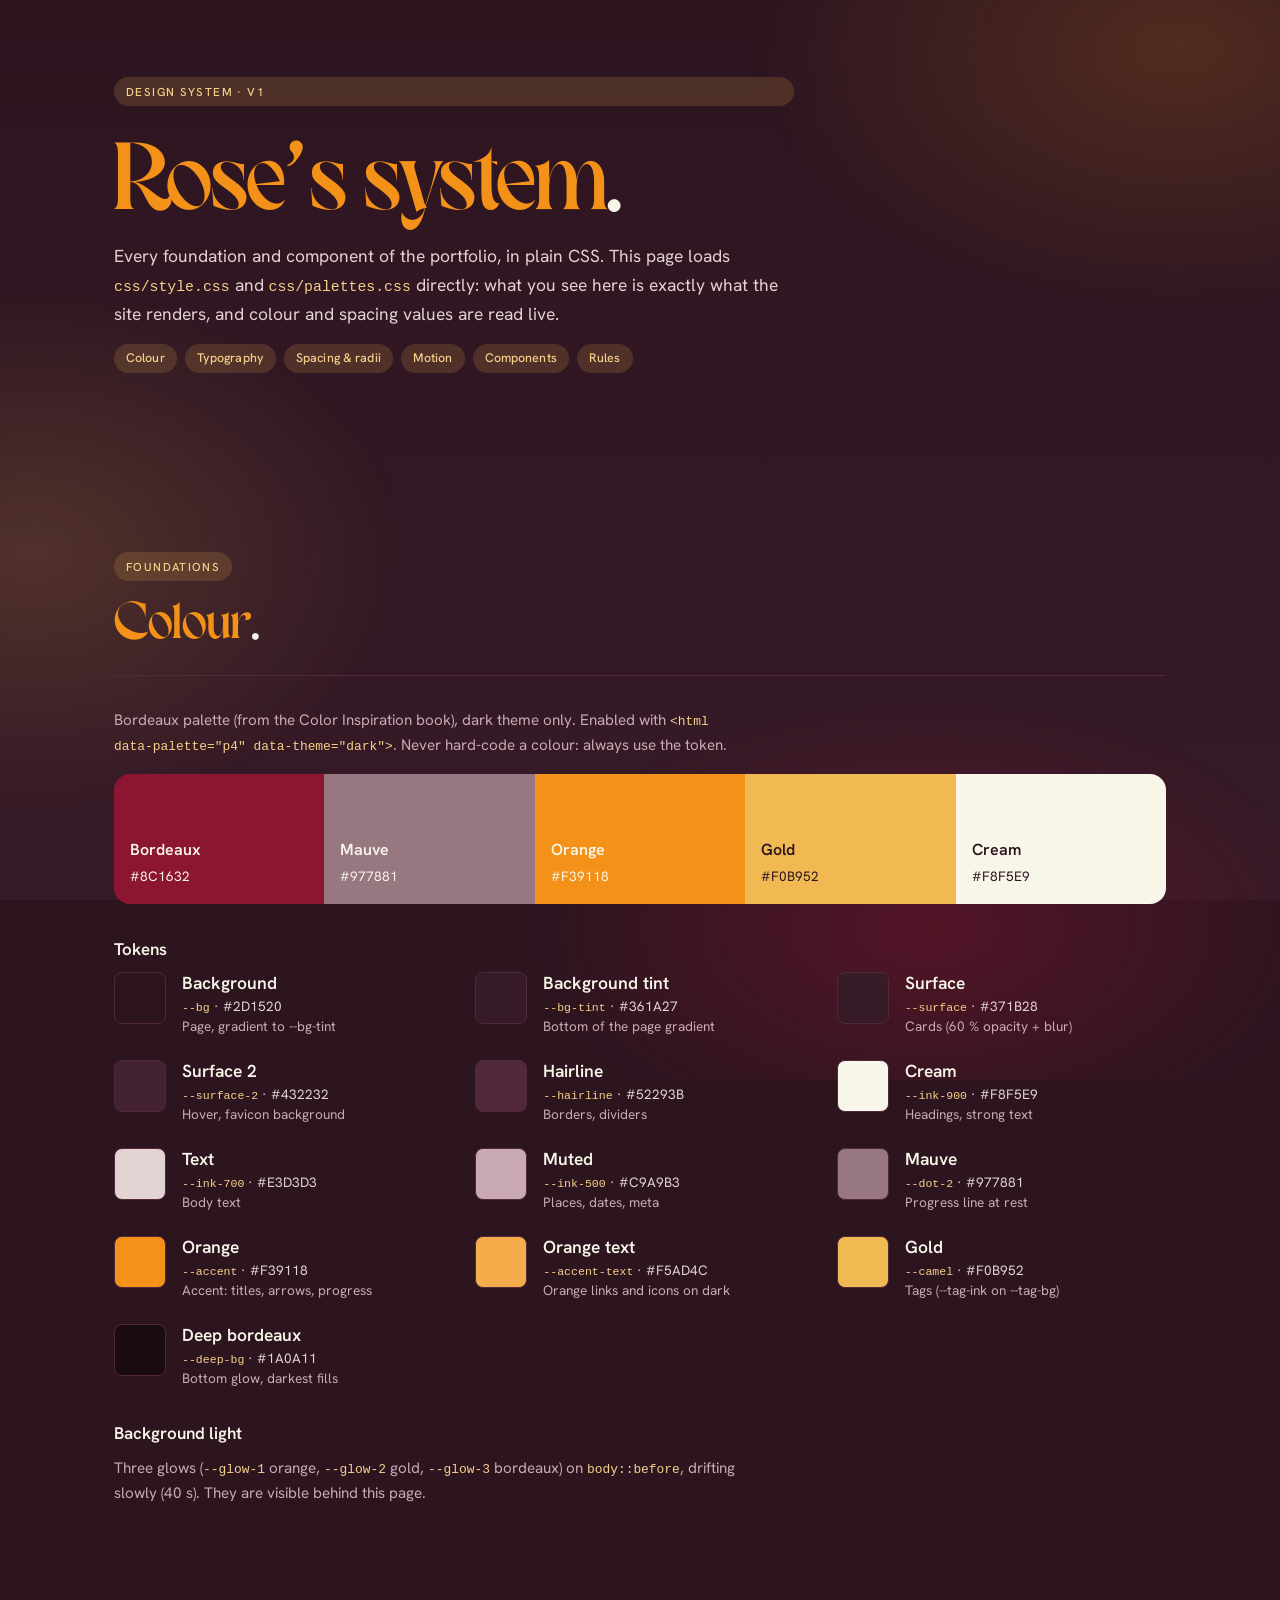
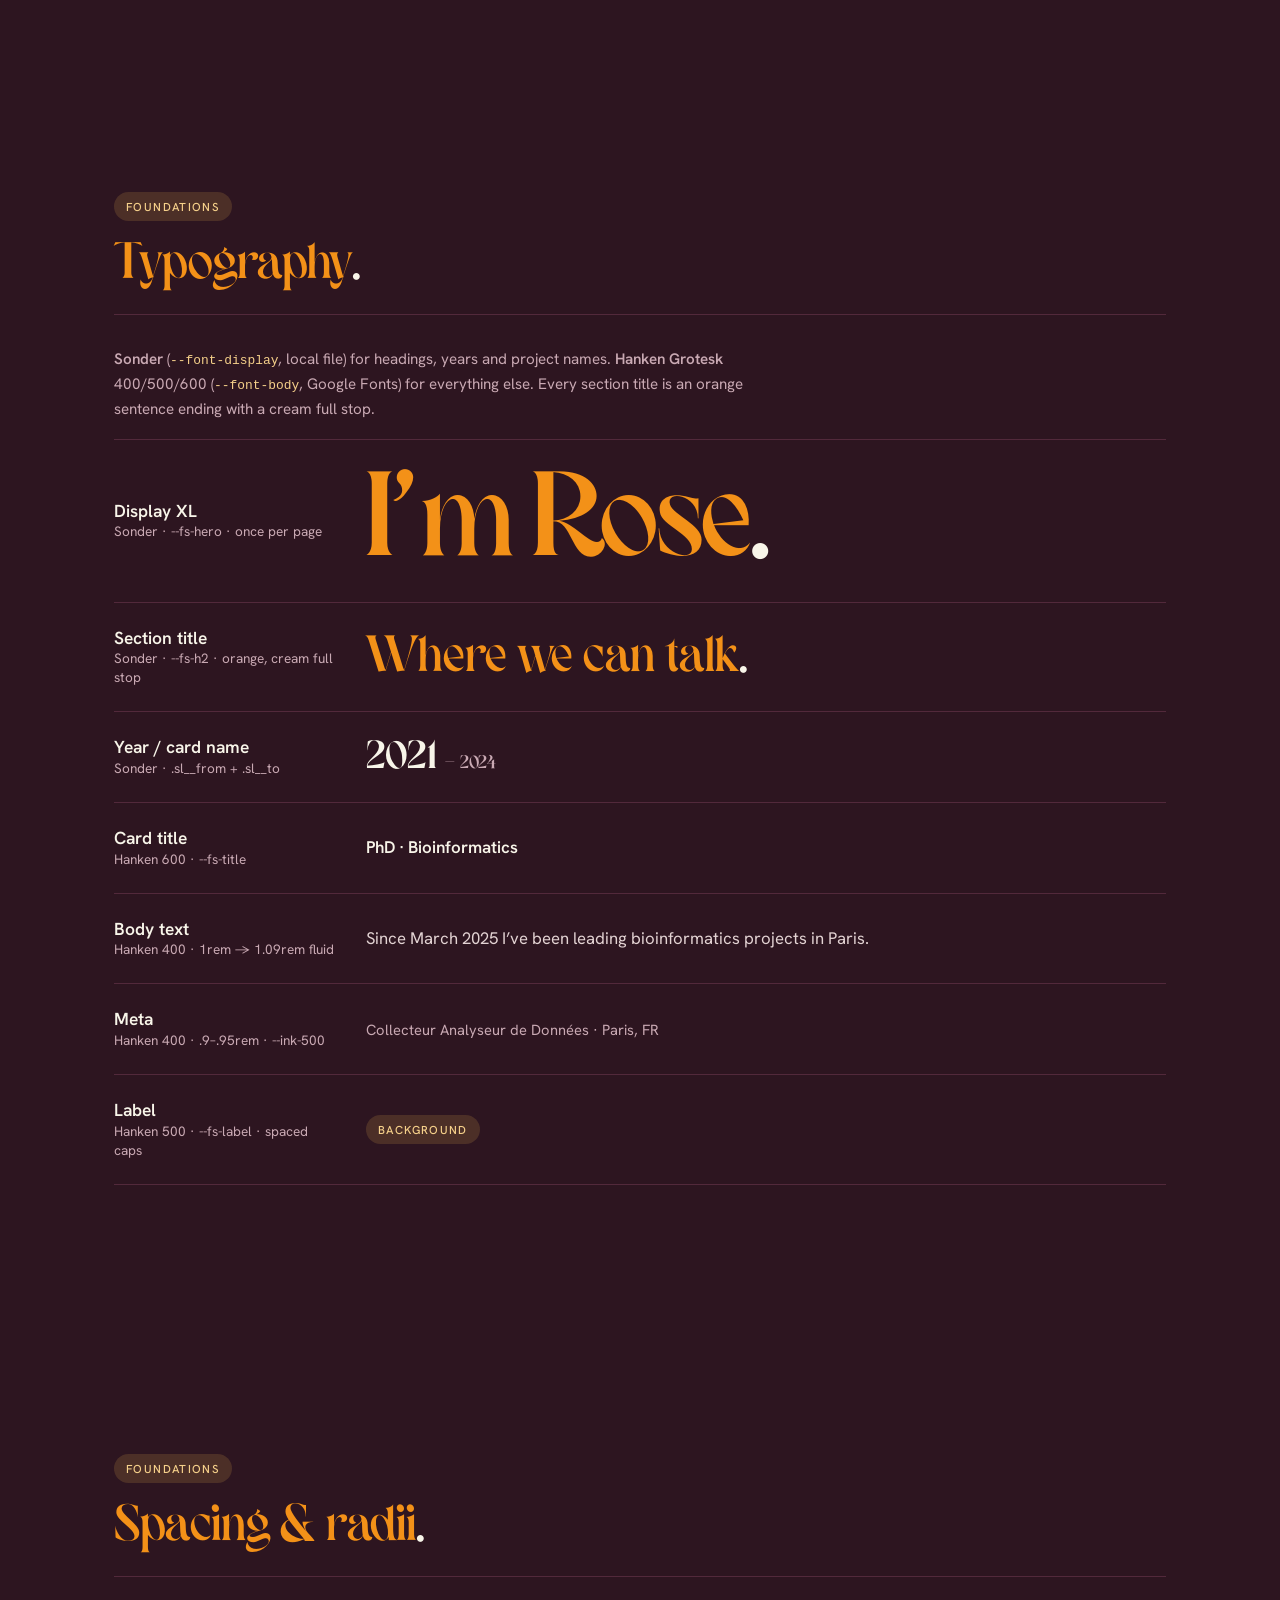
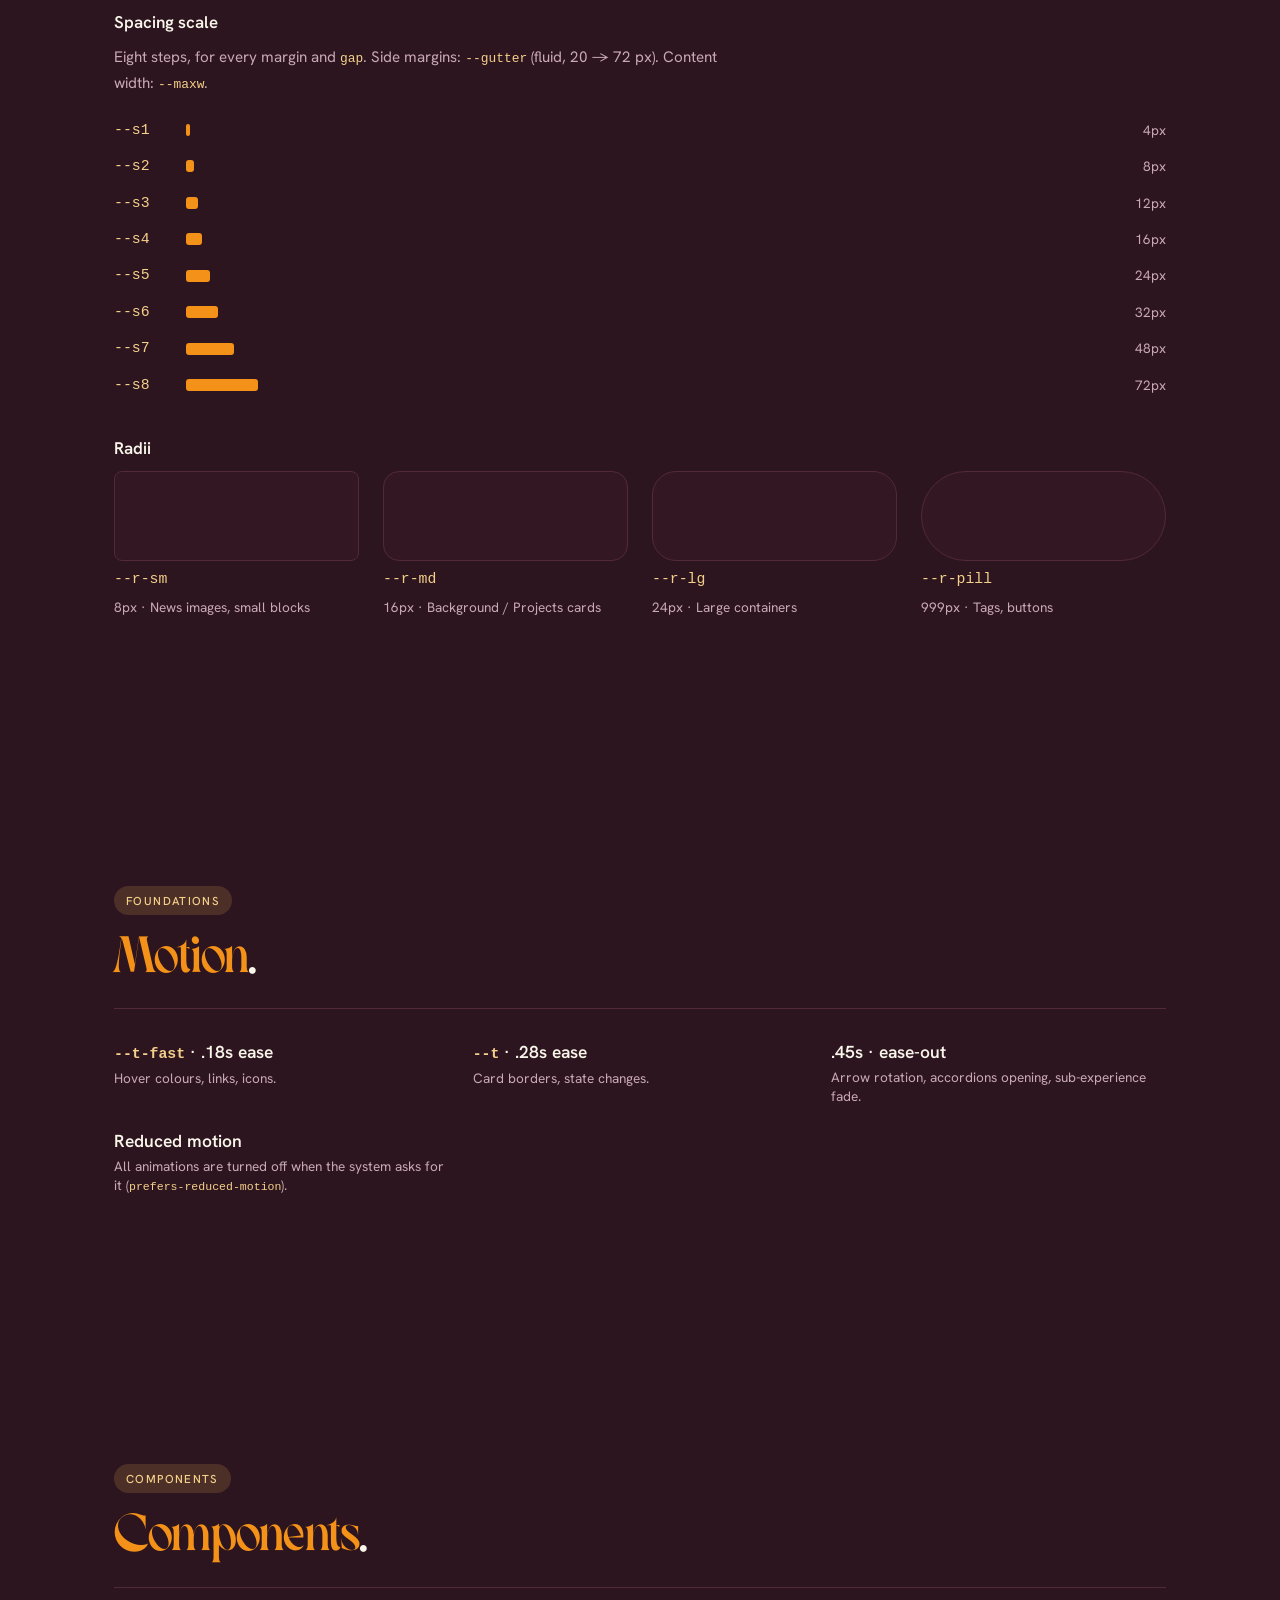
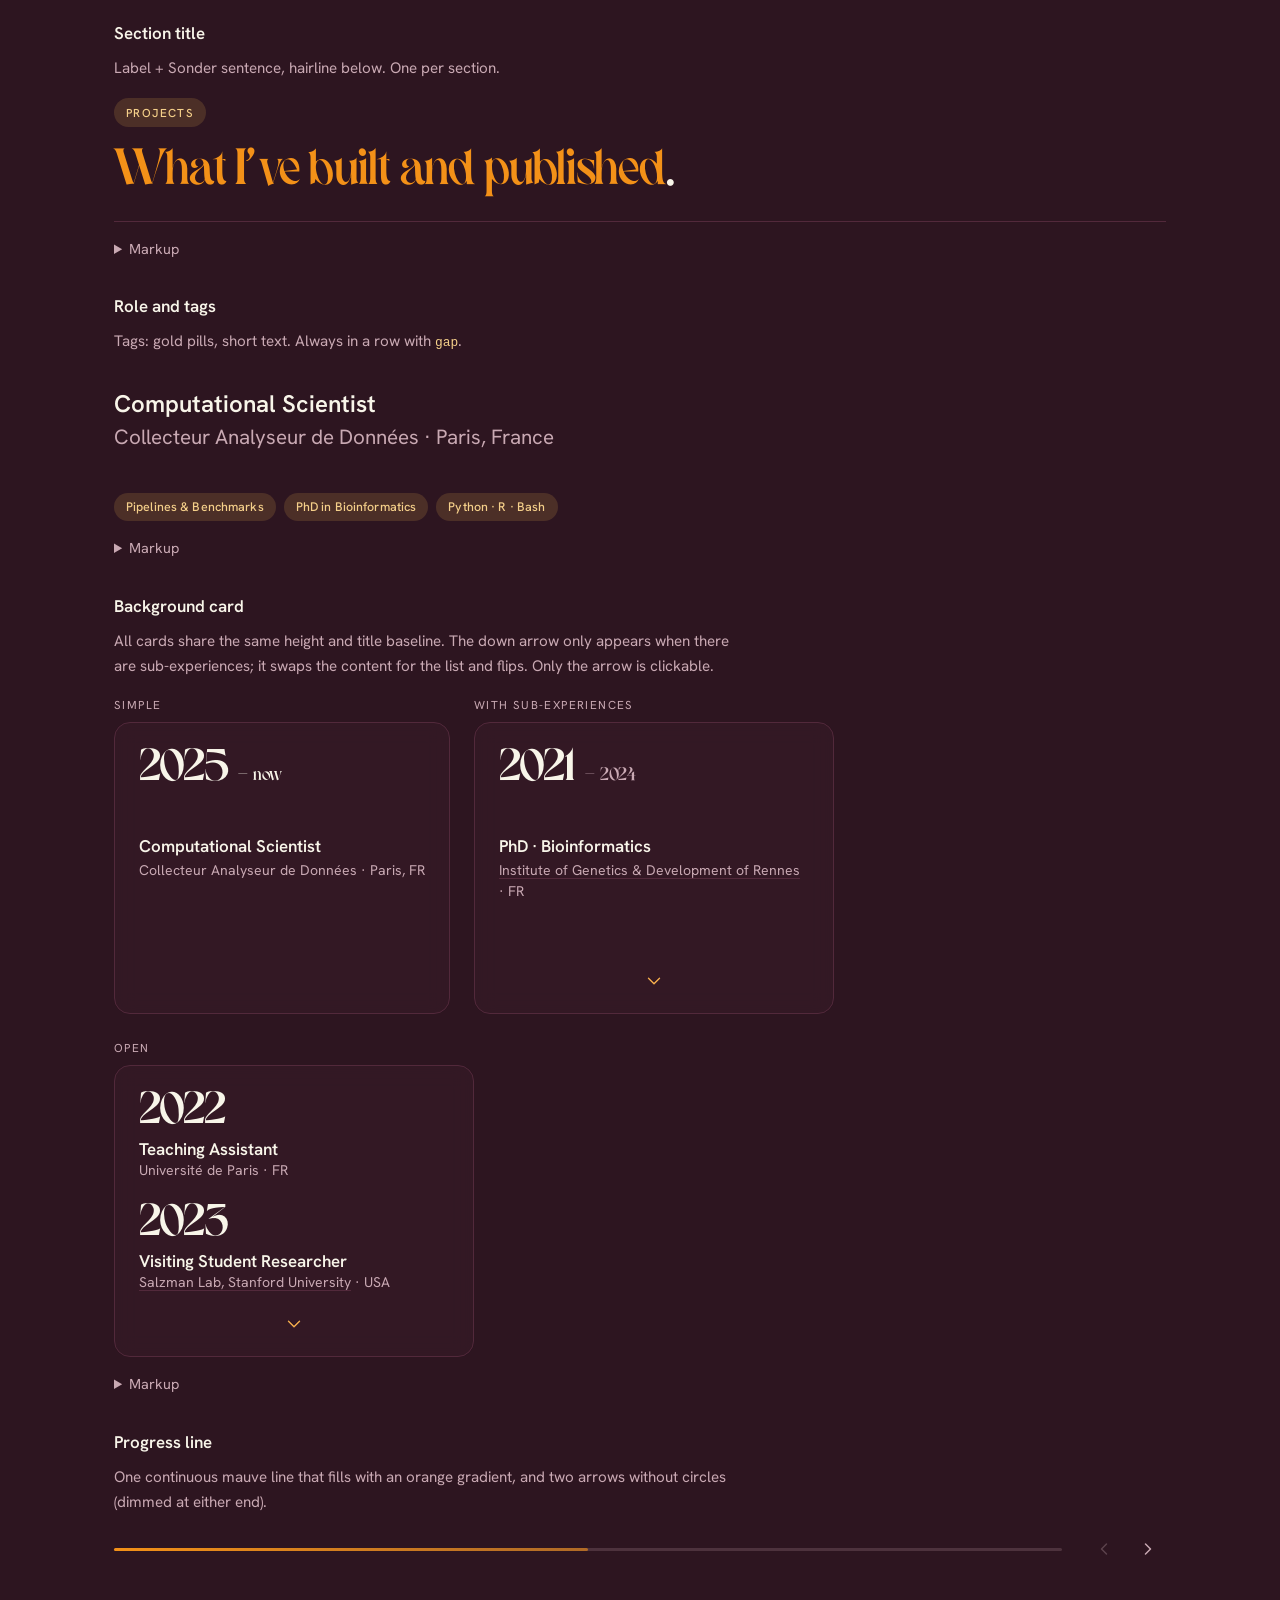
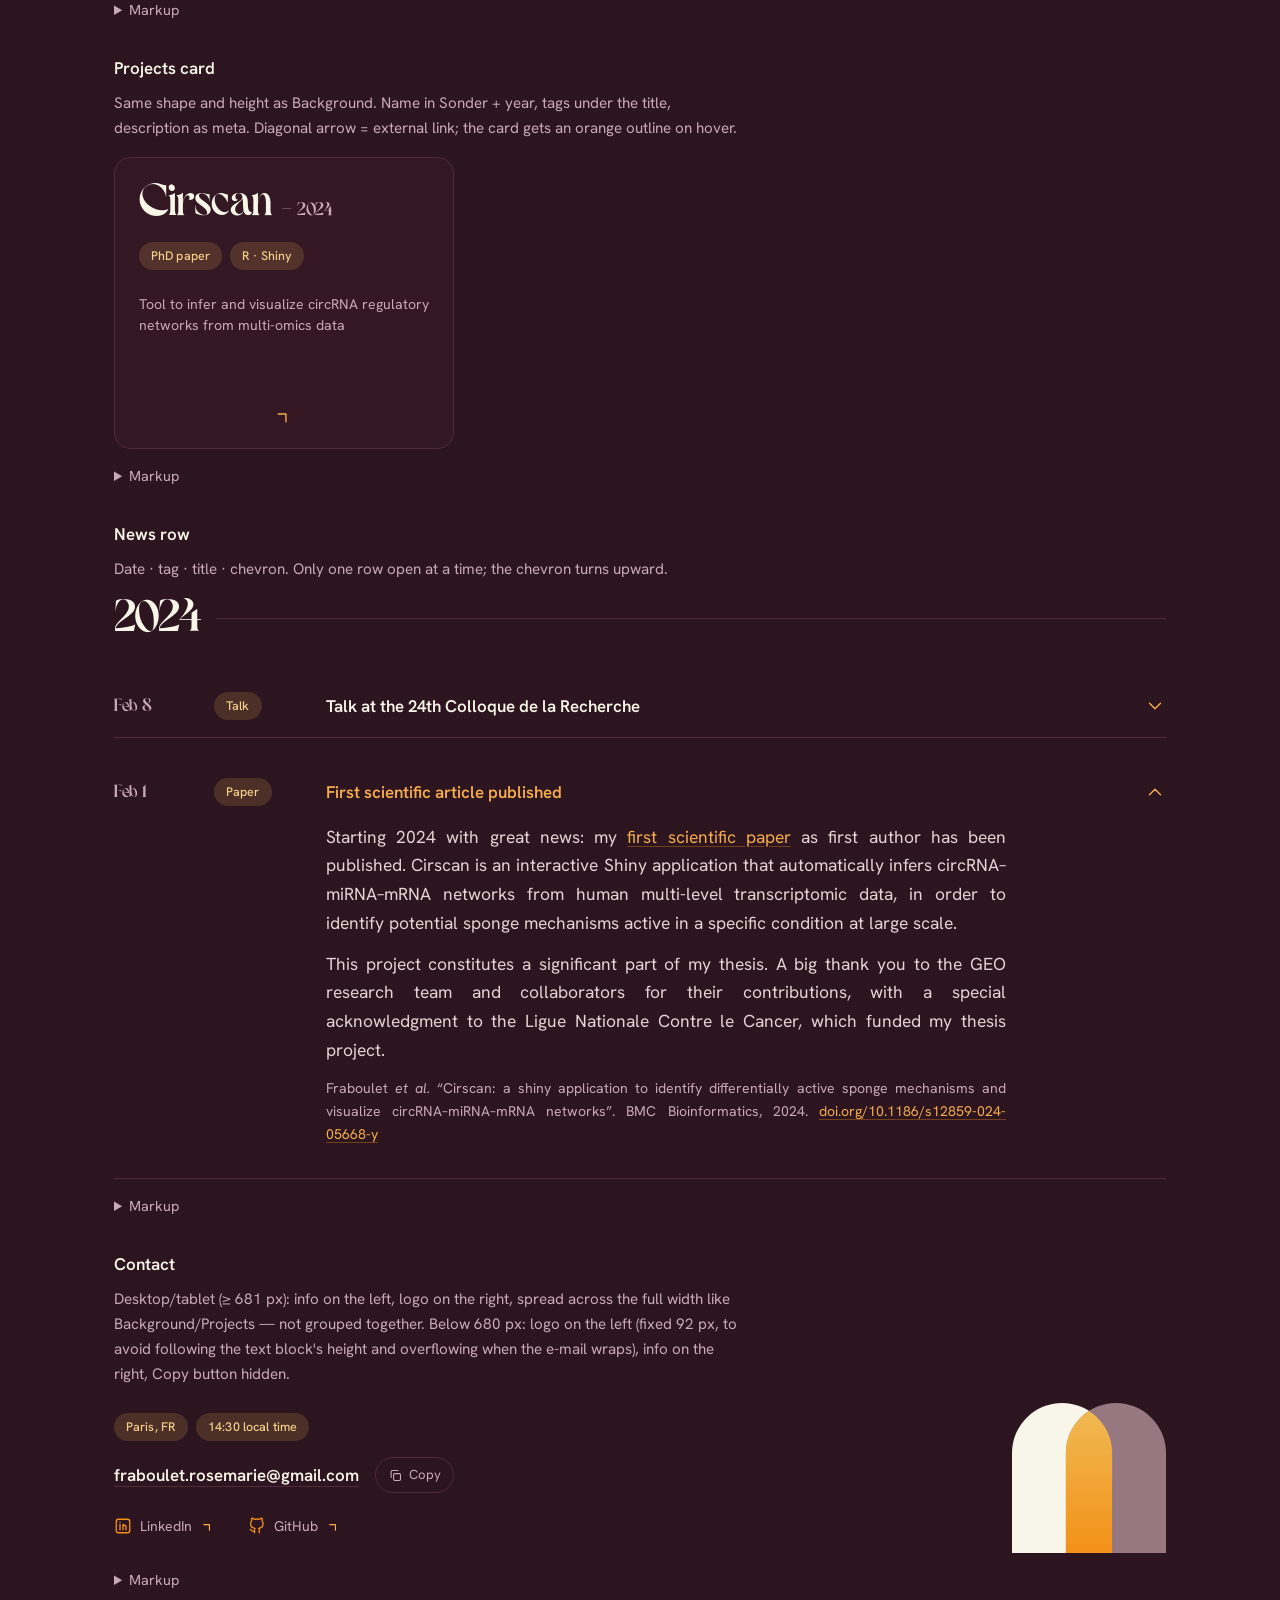
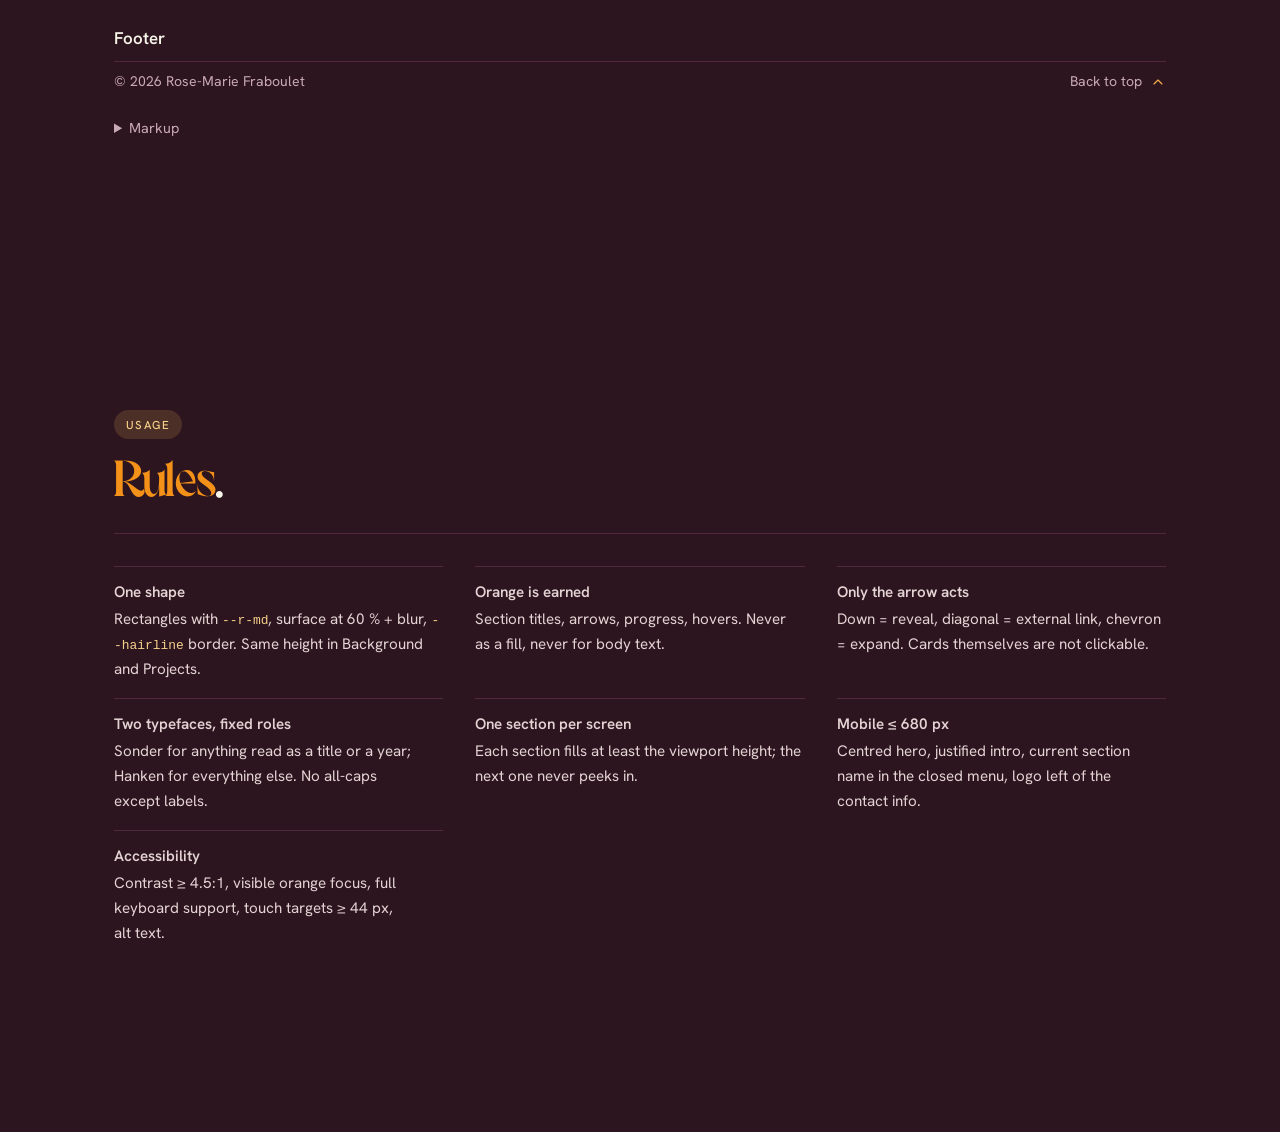
==== commit 2dc3e62d: "feat: add news milestones and photos, align design docs, translate code comments to English. Add JOB" ====
--- a/design-system.html
+++ b/design-system.html
@@ -108,20 +108,20 @@
 
 <p class="ds-sub">Role and tags</p>
 <p class="ds-note">Tags: gold pills, short text. Always in a row with <code>gap</code>.</p>
-<div class="ds-demo ds-demo--col"><p class="hero-role"><strong>Bioinformatics Project Manager</strong><span>Collecteur Analyseur de Données · Paris, France</span></p><div class="hero-meta">
+<div class="ds-demo ds-demo--col"><p class="hero-role"><strong>Computational Scientist</strong><span>Collecteur Analyseur de Données · Paris, France</span></p><div class="hero-meta">
+              <span class="tag">Pipelines &amp; Benchmarks</span>
               <span class="tag">PhD in Bioinformatics</span>
-              <span class="tag">RNA regulatory networks</span>
-              <span class="tag">R · Python · Shiny</span>
+              <span class="tag">Python · R · Bash</span>
             </div></div>
 <details class="ds-code"><summary>Markup</summary><pre><code>&lt;div class="hero-meta"&gt;
+              &lt;span class="tag"&gt;Pipelines &amp;amp; Benchmarks&lt;/span&gt;
               &lt;span class="tag"&gt;PhD in Bioinformatics&lt;/span&gt;
-              &lt;span class="tag"&gt;RNA regulatory networks&lt;/span&gt;
-              &lt;span class="tag"&gt;R · Python · Shiny&lt;/span&gt;
+              &lt;span class="tag"&gt;Python · R · Bash&lt;/span&gt;
             &lt;/div&gt;</code></pre></details>
 
 <p class="ds-sub">Background card</p>
 <p class="ds-note">All cards share the same height and title baseline. The down arrow only appears when there are sub-experiences; it swaps the content for the list and flips. Only the arrow is clickable.</p>
-<div class="ds-demo"><div><p class="ds-label">Simple</p><ol class="sl__track"><li class="sl__panel is-now"><div class="sl__period"><span class="sl__from">2025</span><span class="sl__to">— now</span></div><div class="sl__body"><p class="sl__role">Bioinformatics Project Manager</p><p class="sl__place">Collecteur Analyseur de Données · Paris, FR</p></div></li></ol></div><div><p class="ds-label">With sub-experiences</p><ol class="sl__track"><li class="sl__panel has-sub has-multi"><div class="sl__faces"><div class="sl__face sl__face--main is-shown"><div class="sl__period"><span class="sl__from">2021</span><span class="sl__to">— 2024</span></div><div class="sl__body"><p class="sl__role">PhD · Bioinformatics</p><p class="sl__place"><a href="https://igdr.univ-rennes.fr/expression-des-genes-et-oncogenese-geo" target="_blank" rel="noopener">Institute of Genetics &amp; Development of Rennes</a> · FR</p></div></div><div class="sl__face sl__face--list"  aria-hidden="true"><ul class="sl__list"><li><span class="sl__list-year">2022</span><div><p class="sl__list-role">Teaching Assistant</p><p class="sl__place">Université de Paris · FR</p></div></li><li><span class="sl__list-year">2023</span><div><p class="sl__list-role">Visiting Student Researcher</p><p class="sl__place"><a href="https://salzmanlab.stanford.edu/" target="_blank" rel="noopener">Salzman Lab, Stanford University</a> · USA</p></div></li></ul></div></div><button type="button" class="sl__toggle" aria-expanded="false"  data-label="Show 2 other experiences" aria-label="Show 2 other experiences"><svg viewBox="0 0 24 24" fill="none" stroke="currentColor" stroke-width="1.75" stroke-linecap="round" stroke-linejoin="round" aria-hidden="true"><path d="M9 6l6 6-6 6"></path></svg></button></li></ol></div><div><p class="ds-label">Open</p><ol class="sl__track"><li class="sl__panel has-sub has-multi"><div class="sl__faces"><div class="sl__face sl__face--main"><div class="sl__period"><span class="sl__from">2021</span><span class="sl__to">— 2024</span></div><div class="sl__body"><p class="sl__role">PhD · Bioinformatics</p><p class="sl__place"><a href="https://igdr.univ-rennes.fr/expression-des-genes-et-oncogenese-geo" target="_blank" rel="noopener">Institute of Genetics &amp; Development of Rennes</a> · FR</p></div></div><div class="sl__face sl__face--list is-shown"  aria-hidden="true"><ul class="sl__list"><li><span class="sl__list-year">2022</span><div><p class="sl__list-role">Teaching Assistant</p><p class="sl__place">Université de Paris · FR</p></div></li><li><span class="sl__list-year">2023</span><div><p class="sl__list-role">Visiting Student Researcher</p><p class="sl__place"><a href="https://salzmanlab.stanford.edu/" target="_blank" rel="noopener">Salzman Lab, Stanford University</a> · USA</p></div></li></ul></div></div><button type="button" class="sl__toggle" aria-expanded="true"  data-label="Show 2 other experiences" aria-label="Show 2 other experiences"><svg viewBox="0 0 24 24" fill="none" stroke="currentColor" stroke-width="1.75" stroke-linecap="round" stroke-linejoin="round" aria-hidden="true"><path d="M9 6l6 6-6 6"></path></svg></button></li></ol></div></div>
+<div class="ds-demo"><div><p class="ds-label">Simple</p><ol class="sl__track"><li class="sl__panel is-now"><div class="sl__period"><span class="sl__from">2025</span><span class="sl__to">— now</span></div><div class="sl__body"><p class="sl__role">Computational Scientist</p><p class="sl__place">Collecteur Analyseur de Données · Paris, FR</p></div></li></ol></div><div><p class="ds-label">With sub-experiences</p><ol class="sl__track"><li class="sl__panel has-sub has-multi"><div class="sl__faces"><div class="sl__face sl__face--main is-shown"><div class="sl__period"><span class="sl__from">2021</span><span class="sl__to">— 2024</span></div><div class="sl__body"><p class="sl__role">PhD · Bioinformatics</p><p class="sl__place"><a href="https://igdr.univ-rennes.fr/expression-des-genes-et-oncogenese-geo" target="_blank" rel="noopener">Institute of Genetics &amp; Development of Rennes</a> · FR</p></div></div><div class="sl__face sl__face--list"  aria-hidden="true"><ul class="sl__list"><li><span class="sl__list-year">2022</span><div><p class="sl__list-role">Teaching Assistant</p><p class="sl__place">Université de Paris · FR</p></div></li><li><span class="sl__list-year">2023</span><div><p class="sl__list-role">Visiting Student Researcher</p><p class="sl__place"><a href="https://salzmanlab.stanford.edu/" target="_blank" rel="noopener">Salzman Lab, Stanford University</a> · USA</p></div></li></ul></div></div><button type="button" class="sl__toggle" aria-expanded="false"  data-label="Show 2 other experiences" aria-label="Show 2 other experiences"><svg viewBox="0 0 24 24" fill="none" stroke="currentColor" stroke-width="1.75" stroke-linecap="round" stroke-linejoin="round" aria-hidden="true"><path d="M9 6l6 6-6 6"></path></svg></button></li></ol></div><div><p class="ds-label">Open</p><ol class="sl__track"><li class="sl__panel has-sub has-multi"><div class="sl__faces"><div class="sl__face sl__face--main"><div class="sl__period"><span class="sl__from">2021</span><span class="sl__to">— 2024</span></div><div class="sl__body"><p class="sl__role">PhD · Bioinformatics</p><p class="sl__place"><a href="https://igdr.univ-rennes.fr/expression-des-genes-et-oncogenese-geo" target="_blank" rel="noopener">Institute of Genetics &amp; Development of Rennes</a> · FR</p></div></div><div class="sl__face sl__face--list is-shown"  aria-hidden="true"><ul class="sl__list"><li><span class="sl__list-year">2022</span><div><p class="sl__list-role">Teaching Assistant</p><p class="sl__place">Université de Paris · FR</p></div></li><li><span class="sl__list-year">2023</span><div><p class="sl__list-role">Visiting Student Researcher</p><p class="sl__place"><a href="https://salzmanlab.stanford.edu/" target="_blank" rel="noopener">Salzman Lab, Stanford University</a> · USA</p></div></li></ul></div></div><button type="button" class="sl__toggle" aria-expanded="true"  data-label="Show 2 other experiences" aria-label="Show 2 other experiences"><svg viewBox="0 0 24 24" fill="none" stroke="currentColor" stroke-width="1.75" stroke-linecap="round" stroke-linejoin="round" aria-hidden="true"><path d="M9 6l6 6-6 6"></path></svg></button></li></ol></div></div>
 <details class="ds-code"><summary>Markup</summary><pre><code>&lt;li class="sl__panel has-sub has-multi"&gt;&lt;div class="sl__faces"&gt;&lt;div class="sl__face sl__face--main is-shown"&gt;&lt;div class="sl__period"&gt;&lt;span class="sl__from"&gt;2021&lt;/span&gt;&lt;span class="sl__to"&gt;— 2024&lt;/span&gt;&lt;/div&gt;&lt;div class="sl__body"&gt;&lt;p class="sl__role"&gt;PhD · Bioinformatics&lt;/p&gt;&lt;p class="sl__place"&gt;&lt;a href="https://igdr.univ-rennes.fr/expression-des-genes-et-oncogenese-geo" target="_blank" rel="noopener"&gt;Institute of Genetics &amp;amp; Development of Rennes&lt;/a&gt; · FR&lt;/p&gt;&lt;/div&gt;&lt;/div&gt;&lt;div class="sl__face sl__face--list" id="sub-2" aria-hidden="true"&gt;&lt;ul class="sl__list"&gt;&lt;li&gt;&lt;span class="sl__list-year"&gt;2022&lt;/span&gt;&lt;div&gt;&lt;p class="sl__list-role"&gt;Teaching Assistant&lt;/p&gt;&lt;p class="sl__place"&gt;Université de Paris · FR&lt;/p&gt;&lt;/div&gt;&lt;/li&gt;&lt;li&gt;&lt;span class="sl__list-year"&gt;2023&lt;/span&gt;&lt;div&gt;&lt;p class="sl__list-role"&gt;Visiting Student Researcher&lt;/p&gt;&lt;p class="sl__place"&gt;&lt;a href="https://salzmanlab.stanford.edu/" target="_blank" rel="noopener"&gt;Salzman Lab, Stanford University&lt;/a&gt; · USA&lt;/p&gt;&lt;/div&gt;&lt;/li&gt;&lt;/ul&gt;&lt;/div&gt;&lt;/div&gt;&lt;button type="button" class="sl__toggle" aria-expanded="false" aria-controls="sub-2" data-label="Show 2 other experiences" aria-label="Show 2 other experiences"&gt;&lt;svg&gt;…&lt;/svg&gt;&lt;/button&gt;&lt;/li&gt;</code></pre></details>
 
 <p class="ds-sub">Progress line</p>
@@ -131,8 +131,8 @@
 
 <p class="ds-sub">Projects card</p>
 <p class="ds-note">Same shape and height as Background. Name in Sonder + year, tags under the title, description as meta. Diagonal arrow = external link; the card gets an orange outline on hover.</p>
-<div class="ds-demo"><div class="wa"><div class="wa__arch"><div class="sl__period"><span class="sl__from">Cirscan</span><span class="sl__to">— 2024</span></div><div class="wa__tags"><span class="tag">Thesis paper</span><span class="tag">BMC</span></div><div class="sl__body"><p class="sl__place">Sponge mechanisms in circRNA networks</p></div><a class="sl__toggle wa__arrow" href="https://doi.org/10.1186/s12859-024-05668-y" target="_blank" rel="noopener" aria-label="Read the Cirscan paper (opens in a new tab)"><svg viewBox="0 0 24 24" fill="none" stroke="currentColor" stroke-width="1.75" stroke-linecap="round" stroke-linejoin="round" aria-hidden="true"><path d="M9 6l6 6-6 6"></path></svg></a></div></div></div>
-<details class="ds-code"><summary>Markup</summary><pre><code>&lt;div class="wa__arch"&gt;&lt;div class="sl__period"&gt;&lt;span class="sl__from"&gt;Cirscan&lt;/span&gt;&lt;span class="sl__to"&gt;— 2024&lt;/span&gt;&lt;/div&gt;&lt;div class="wa__tags"&gt;&lt;span class="tag"&gt;Thesis paper&lt;/span&gt;&lt;span class="tag"&gt;BMC&lt;/span&gt;&lt;/div&gt;&lt;div class="sl__body"&gt;&lt;p class="sl__place"&gt;Sponge mechanisms in circRNA networks&lt;/p&gt;&lt;/div&gt;&lt;a class="sl__toggle wa__arrow" href="https://doi.org/10.1186/s12859-024-05668-y" target="_blank" rel="noopener" aria-label="Read the Cirscan paper (opens in a new tab)"&gt;&lt;svg&gt;…&lt;/svg&gt;&lt;/a&gt;&lt;/div&gt;</code></pre></details>
+<div class="ds-demo"><div class="wa"><div class="wa__arch"><div class="sl__period"><span class="sl__from">Cirscan</span><span class="sl__to">— 2024</span></div><div class="wa__tags"><span class="tag">PhD paper</span><span class="tag">R · Shiny</span></div><div class="sl__body"><p class="sl__place">Tool to infer and visualize circRNA regulatory networks from multi-omics data</p></div><a class="sl__toggle wa__arrow" href="https://doi.org/10.1186/s12859-024-05668-y" target="_blank" rel="noopener" aria-label="Read the Cirscan paper (opens in a new tab)"><svg viewBox="0 0 24 24" fill="none" stroke="currentColor" stroke-width="1.75" stroke-linecap="round" stroke-linejoin="round" aria-hidden="true"><path d="M9 6l6 6-6 6"></path></svg></a></div></div></div>
+<details class="ds-code"><summary>Markup</summary><pre><code>&lt;div class="wa__arch"&gt;&lt;div class="sl__period"&gt;&lt;span class="sl__from"&gt;Cirscan&lt;/span&gt;&lt;span class="sl__to"&gt;— 2024&lt;/span&gt;&lt;/div&gt;&lt;div class="wa__tags"&gt;&lt;span class="tag"&gt;PhD paper&lt;/span&gt;&lt;span class="tag"&gt;R · Shiny&lt;/span&gt;&lt;/div&gt;&lt;div class="sl__body"&gt;&lt;p class="sl__place"&gt;Tool to infer and visualize circRNA regulatory networks from multi-omics data&lt;/p&gt;&lt;/div&gt;&lt;a class="sl__toggle wa__arrow" href="https://doi.org/10.1186/s12859-024-05668-y" target="_blank" rel="noopener" aria-label="Read the Cirscan paper (opens in a new tab)"&gt;&lt;svg&gt;…&lt;/svg&gt;&lt;/a&gt;&lt;/div&gt;</code></pre></details>
 
 <p class="ds-sub">News row</p>
 <p class="ds-note">Date · tag · title · chevron. Only one row open at a time; the chevron turns upward.</p>
--- a/css/style.css
+++ b/css/style.css
@@ -1,6 +1,6 @@
 /* =========================================================
    Rose Fraboulet — portfolio
-   Chaleureux organisé : pêche + Sonder conservés, orange dosé.
+   Warm and structured: peach + Sonder kept, orange used sparingly.
    ========================================================= */
 
 /* --- 0. Reset & base --- */
@@ -16,16 +16,16 @@
 
 /* --- 1. Tokens --- */
 :root{
-  /* palette brute */
+  /* raw palette */
   --orange-500:#f47500;--orange-600:#d96704;--orange-ink:#a8500a;--orange-soft:#fdebda;
-  /* surfaces claires */
+  /* light surfaces */
   --bg:#fdf7f0;--bg-tint:#fbf8f5;
   --surface:#fffcf8;--surface-2:#fbf3ea;
-  /* encre aubergine-rose — chaud, s'accorde à l'orange */
+  /* aubergine-pink ink: warm, pairs with the orange */
   --ink-900:#4a1f38;--ink-700:#61394f;--ink-500:#8a5c3c;--hairline:#e8d9cd;
-  /* camel — la couleur secondaire (filets, rail, mentions) */
+  /* camel: the secondary color (rules, rail, mentions) */
   --camel:#bc7f5b;--camel-deep:#8a5c3c;
-  /* sémantique */
+  /* semantic */
   --text-title:var(--ink-900);--text-body:var(--ink-700);--text-muted:var(--ink-500);
   --accent:var(--orange-500);--accent-text:var(--orange-ink);--accent-soft:var(--orange-soft);
   --on-accent:#4a1f38;
@@ -34,28 +34,28 @@
   --shadow-md:0 10px 30px -12px rgba(74,31,56,.24),0 2px 6px rgba(74,31,56,.08);
   --grad-warm:linear-gradient(100deg,#f47500 0%,#e2680a 50%,#c25405 100%);
   --on-grad:#fff8f1;
-  /* couleurs de marque appliquées au site */
+  /* brand colors applied to the site */
   --name:#f47500;
   --band-bg:#fbe1cc;--band-ink:#4a1f38;--band-body:#5c3346;--band-muted:#7a4a3a;--band-line:#efcdb4;--band-surface:#fff6ee;
   --deep-bg:#4a1f38;--deep-ink:#fdf1e8;--deep-body:#ecd3dd;--deep-accent:#ff9a3d;
   --cap-bg:#f47500;--cap-ink:#3a1026;
   --tag-bg:#fbe1cc;--tag-ink:#7a3a12;
   --dot-2:#bc7f5b;--dot-3:#4a1f38;
-  /* halos de lumière du fond */
+  /* background light glows */
   --glow-1:rgba(244,117,0,.24);--glow-2:rgba(188,127,91,.30);--glow-3:rgba(253,196,140,.45);
-  /* type : Bodoni Moda en display, Sonder réservé aux initiales */
+  /* type: Sonder for display */
   --font-display:'SonderFont',Georgia,serif;
   --font-accent:'SonderFont',Georgia,serif;
   --font-body:'Hanken Grotesk','GroteskFont',system-ui,-apple-system,sans-serif;
-  /* rôles typographiques */
+  /* typographic roles */
   --fs-hero:clamp(3.6rem,11vw,7.5rem);
   --fs-h2:clamp(2.1rem,5vw,3.2rem);
   --fs-year:1.3rem;
   --fs-title:1.15rem;
   --fs-label:.72rem;
-  /* rayons : une seule échelle */
+  /* radii: a single scale */
   --r-sm:8px;--r-md:16px;--r-lg:24px;--r-pill:999px;
-  /* espace */
+  /* spacing */
   --s1:.25rem;--s2:.5rem;--s3:.75rem;--s4:1rem;--s5:1.5rem;--s6:2rem;--s7:3rem;--s8:4.5rem;
   --gutter:clamp(1.25rem,5vw,4.5rem);
   --maxw:1080px;
@@ -102,7 +102,7 @@
 .eyebrow{display:inline-block;font-size:.76rem;letter-spacing:.14em;text-transform:uppercase;color:var(--accent-text);background:var(--accent-soft);padding:5px 12px;border-radius:var(--r-pill);margin-bottom:var(--s4)}
 .section-head{margin-bottom:var(--s7);padding-bottom:var(--s4);border-bottom:1px solid var(--hairline)}
 .section-head h2{font-family:var(--font-display);font-size:clamp(2.1rem,5vw,3.4rem);line-height:1.05;letter-spacing:-.01em;color:var(--text-title)}
-/* Sonder ne sert qu'aux majuscules : la coupure blanche reste sur chaque capitale */
+/* Sonder is only used for capitals: the white gap stays on each capital letter */
 .versal{font-family:var(--font-accent)}
 .section-head p{margin-top:var(--s3);color:var(--text-muted);max-width:52ch;font-size:.97rem}
 
@@ -163,13 +163,13 @@
 .nav-link.active{background:var(--accent);color:var(--on-accent);font-weight:500}
 .label{font-family:var(--font-body);font-weight:500;font-size:var(--fs-label);letter-spacing:.12em;text-transform:uppercase;color:var(--text-muted);font-variant-numeric:tabular-nums}
 
-/* --- 6. Panneau : composant partagé Background + Work --- */
+/* --- 6. Panel: component shared by Background + Work --- */
 .sl__panel,.wa__arch{position:relative;display:flex;flex-direction:column;height:var(--panel-h);padding:var(--panel-pad);border-radius:var(--r-md);border:1px solid var(--hairline);background:color-mix(in srgb,var(--surface) 60%,transparent);backdrop-filter:blur(10px);-webkit-backdrop-filter:blur(10px);overflow:hidden;color:inherit;text-decoration:none;transition:border-color var(--t)}
 .sl__panel::after,.wa__arch::after{content:"";position:absolute;left:var(--panel-pad);right:var(--panel-pad);bottom:0;height:2px;border-radius:2px;background:var(--line-accent);transform:scaleX(0);transform-origin:0 50%;transition:transform .7s var(--ease-out)}
 .sl__panel:hover,.wa__arch:hover,.wa__arch:focus-visible,.sl__panel.is-active{border-color:color-mix(in srgb,var(--accent) 45%,var(--hairline))}
 .sl__panel:hover::after,.wa__arch:hover::after,.wa__arch:focus-visible::after,.sl__panel.is-active::after{transform:scaleX(1)}
 .sl__num,.wa__num{position:absolute;top:var(--panel-pad);right:var(--panel-pad);font-weight:500;font-size:var(--fs-label);letter-spacing:.12em;color:var(--text-muted);font-variant-numeric:tabular-nums}
-/* gros titre display en haut, contenu en bas */
+/* big display title on top, content at the bottom */
 .sl__period{display:flex;align-items:baseline;flex-wrap:wrap;gap:4px 10px;padding-right:2.5rem}
 .sl__from,.wa__title{font-family:var(--font-display);font-weight:400;font-size:var(--fs-panel);line-height:.95;letter-spacing:-.02em;color:var(--text-title)}
 .sl__to{font-family:var(--font-display);font-size:1.1rem;color:var(--text-muted)}
@@ -181,7 +181,7 @@
 .sl__place a:hover{color:var(--accent-text);text-decoration-color:currentColor}
 .sl__sub{display:grid;grid-template-columns:auto minmax(0,1fr);gap:var(--s3);align-items:baseline;margin-top:var(--s3);padding-top:var(--s3);border-top:1px dashed color-mix(in srgb,var(--dot-2) 55%,transparent)}
 .sl__sub-year{font-family:var(--font-display);font-size:1.1rem;color:var(--text-title)}
-/* Work : même grille de contenu */
+/* Work: same content grid */
 .wa{display:grid;grid-template-columns:repeat(3,minmax(0,1fr));gap:var(--s4)}
 .wa__icon{display:none}
 .wa__kind{align-self:flex-start;max-width:calc(100% - 2.5rem);font-weight:500;font-size:var(--fs-label);letter-spacing:.12em;text-transform:uppercase;color:var(--text-muted);padding-right:2.5rem}
@@ -195,7 +195,7 @@
 .js-ready [data-reveal].is-visible .wa__arch:nth-child(2){transition-delay:.1s}
 .js-ready [data-reveal].is-visible .wa__arch:nth-child(3){transition-delay:.2s}
 
-/* --- 7. Background : rangée à faire glisser + barre 01 → 04 --- */
+/* --- 7. Background: scrollable row + 01 → 04 progress bar --- */
 .sl__bar{display:flex;align-items:center;gap:var(--s5);margin-bottom:var(--s4)}
 .sl__steps{flex:1;display:grid;grid-template-columns:repeat(4,minmax(0,1fr));gap:6px}
 .sl__step{display:flex;flex-direction:column;align-items:flex-start;gap:8px;padding:8px 0;background:none;border:0;cursor:pointer;color:var(--text-muted)}
@@ -245,7 +245,11 @@
 .media--shot{max-width:360px}
 .media--shot img{width:100%;height:auto}
 .gallery{display:grid;grid-template-columns:repeat(2,1fr);gap:var(--s3);margin-top:var(--s5);margin-inline:auto;max-width:620px}
-.gallery img{width:100%;height:100%;object-fit:cover;border-radius:var(--r-md);aspect-ratio:4/3}
+.gallery img{width:100%;height:auto;border-radius:var(--r-md)}
+.gallery figure{align-self:start}
+.gallery--match figure{align-self:stretch;overflow:hidden}
+.gallery--match img{height:100%;object-fit:cover}
+.gallery--prize{grid-template-columns:1.3fr 1fr;align-items:center}
 
 /* --- 9. Contact & footer --- */
 .contact-grid{display:grid;grid-template-columns:auto 1fr;gap:clamp(2rem,6vw,4rem);align-items:center}
@@ -259,7 +263,7 @@
 .site-footer{padding:var(--s6) 0 var(--s7);border-top:1px solid var(--hairline)}
 .site-footer p{text-align:center;font-size:var(--fs-meta);color:var(--text-muted)}
 
-/* --- 10. Accueil : photo + présentation dans un écran --- */
+/* --- 10. Home: photo + intro within one screen --- */
 .hero-name{font-size:var(--fs-hero)}
 @media (min-width:901px){
  .hero{min-height:100svh;display:flex;flex-direction:column;justify-content:center;padding-top:clamp(5.5rem,11vh,7rem);padding-bottom:clamp(2.5rem,7vh,4.5rem)}
@@ -298,7 +302,7 @@
  .gallery{grid-template-columns:1fr}
  .media--video{max-width:100%}
 }
-/* --- 12. Sous-catégories : la flèche bascule le contenu du carré --- */
+/* --- 12. Sub-categories: the arrow flips the card's content --- */
 .sl__faces{flex:1;display:grid;min-height:0}
 .sl__face{grid-area:1/1;display:flex;flex-direction:column;min-height:0;transition:opacity .35s ease,translate .45s var(--ease-out),visibility 0s linear 0s}
 .sl__face--sub{opacity:0;translate:0 10px;visibility:hidden;transition:opacity .35s ease,translate .45s var(--ease-out),visibility 0s linear .45s}
@@ -314,14 +318,14 @@
 .sl__panel.is-flipped .sl__more svg{transform:rotate(-90deg);translate:0 0}
 @media (prefers-reduced-motion:reduce){.sl__track{scroll-behavior:auto}}
 
-/* --- 13. Carrés épurés --- */
+/* --- 13. Stripped-down cards --- */
 .sl__panel::after,.wa__arch::after{display:none}
 .sl__num,.wa__num{display:none}
 .sl__period,.wa__kind{padding-right:0}
 .sl__step{gap:0;padding:10px 0}
 .sl__step span{display:none}
 
-/* --- 14. Titres alignés, ligne continue, rangée fixe --- */
+/* --- 14. Aligned titles, continuous line, fixed row --- */
 .sl__period{height:3rem;flex-wrap:nowrap}
 .sl__body{margin-top:4.25rem}
 .sl__line{position:relative;flex:1;height:3px;border-radius:3px;background:color-mix(in srgb,var(--dot-2) 30%,transparent)}
@@ -331,7 +335,7 @@
 @media (hover:hover) and (pointer:fine){.sl__track{overflow-x:hidden;scroll-snap-type:none}}
 @media (max-width:680px){.sl__body{margin-top:3.25rem}}
 
-/* --- 15. Carrés plus compacts, flèches sans cercle --- */
+/* --- 15. More compact cards, arrows with no circle --- */
 :root{--panel-h:260px}
 .sl__body{margin-top:2.5rem}
 @media (max-width:900px){:root{--panel-h:250px}}
@@ -341,7 +345,7 @@
 .sl__btn:hover:not(:disabled){color:var(--accent)}
 .sl__more:hover,.sl__more:focus-visible{background:transparent}
 
-/* --- 16. Plusieurs sous-catégories : la flèche fait défiler, des points situent --- */
+/* --- 16. Several sub-categories: the arrow scrolls, dots locate --- */
 .sl__face,.sl__face--sub{opacity:0;translate:0 10px;visibility:hidden;transition:opacity .35s ease,translate .45s var(--ease-out),visibility 0s linear .45s}
 .sl__face.is-shown{opacity:1;translate:0 0;visibility:visible;transition:opacity .35s ease .08s,translate .45s var(--ease-out) .08s,visibility 0s}
 .sl__panel.is-sub .sl__more{color:var(--accent)}
@@ -349,7 +353,7 @@
 .sl__more.is-on{color:var(--accent)}
 .sl__panel.is-flipped .sl__more svg,.sl__more svg{transform:rotate(90deg)}
 .sl__more.is-on svg{transform:rotate(-90deg);translate:0 0}
-/* haut = précédent, bas = suivant */
+/* up = previous, down = next */
 .sl__more--up,.sl__more--down{margin-left:-18px;height:24px;transition:color var(--t-fast),bottom .4s var(--ease-out),opacity .3s ease,visibility 0s}
 .sl__more--down svg,.sl__more--down.is-on svg{transform:rotate(90deg)}
 .sl__more--up svg,.sl__more--up.is-on svg{transform:rotate(-90deg)}
@@ -362,7 +366,7 @@
 .sl__panel.is-end .sl__more--down{opacity:0;visibility:hidden;transition:color var(--t-fast),bottom .4s var(--ease-out),opacity .3s ease,visibility 0s linear .3s}
 .sl__more:disabled{cursor:default}
 
-/* --- 17. Sous-expériences : un dépliant dans le carré --- */
+/* --- 17. Sub-experiences: a fold-out within the card --- */
 .sl__toggle{position:absolute;left:50%;bottom:calc(var(--panel-pad) - 4px);margin-left:-18px;display:grid;place-items:center;width:36px;height:24px;padding:0;border:0;border-radius:var(--r-sm);background:transparent;color:var(--accent-text);transition:color var(--t-fast)}
 .sl__toggle::before{content:"";position:absolute;inset:-10px -4px}
 .sl__toggle svg{width:22px;height:22px;stroke-width:1.5;transform:rotate(90deg);transition:transform .45s var(--ease-out),translate .3s var(--ease-out)}
@@ -372,7 +376,10 @@
 .sl__panel.is-open .sl__toggle:hover svg{translate:0 -2px}
 .sl__face--list{justify-content:flex-start;gap:var(--s3)}
 .sl__ctx{font-weight:500;font-size:var(--fs-label);letter-spacing:.12em;text-transform:uppercase;color:var(--text-muted)}
-.sl__list{display:flex;flex-direction:column;gap:var(--s4);overflow-y:auto;scrollbar-width:thin;min-height:0}
+.sl__list{display:flex;flex-direction:column;gap:var(--s4);overflow-y:auto;scrollbar-width:thin;scrollbar-color:var(--accent-text) transparent;min-height:0;padding-right:var(--s3)}
+.sl__list::-webkit-scrollbar{width:5px}
+.sl__list::-webkit-scrollbar-track{background:transparent}
+.sl__list::-webkit-scrollbar-thumb{background:var(--accent-text);border-radius:3px}
 .sl__list>li{display:grid;grid-template-columns:3.1rem minmax(0,1fr);gap:var(--s3);align-items:baseline}
 .sl__list-year{font-family:var(--font-display);font-size:1.25rem;line-height:1;color:var(--text-title)}
 .sl__list-role{font-weight:600;font-size:var(--fs-title);line-height:1.3;color:var(--text-title);text-wrap:pretty}
@@ -399,14 +406,14 @@
 @media (max-width:680px){:root{--panel-h:285px}}
 .sl__face--list .sl__place{text-wrap:balance}
 
-/* --- 18. Secondaire = même typographie que le principal --- */
+/* --- 18. Secondary = same typography as the main entry --- */
 .sl__panel.is-open:not(.has-multi){padding-top:var(--panel-pad);padding-bottom:calc(var(--panel-pad) + 30px)}
 .sl__face--list:not(:has(.sl__list)){gap:0}
 .sl__list-year{font-size:2rem;line-height:.95;letter-spacing:-.02em;margin-bottom:4px}
 .sl__list-role{font-size:var(--fs-title);line-height:1.3}
 .sl__face--list .sl__place{font-size:var(--fs-meta);line-height:1.45}
 
-/* --- 19. PhD aéré, années à la taille principale --- */
+/* --- 19. PhD more spacious, years at the main size --- */
 :root{--panel-h:312px}
 @media (max-width:900px){:root{--panel-h:312px}}
 @media (max-width:680px){:root{--panel-h:318px}}
@@ -414,7 +421,7 @@
 .sl__list-year{font-size:var(--fs-panel);margin-bottom:6px}
 .sl__panel.is-open.has-multi{padding-top:var(--panel-pad)}
 
-/* --- 20. Titres de section dans la voix du nom --- */
+/* --- 20. Section titles in the name's color --- */
 .section-head h2,.contact-title{color:var(--name)}
 .section-head h2 .dot,.contact-title .dot{color:var(--ink-900)}
 .sl__panel.is-now .sl__from,.sl__panel.is-now .sl__to{color:var(--text-title)}
@@ -422,7 +429,7 @@
 .wa:has(.wa__arch:not(:first-child):hover) .wa__arch:first-child:not(:hover){border-color:var(--hairline)}
 @media (min-width:681px){.navbar-actions{display:none}}
 
-/* --- 21. Projects : même langage que Background --- */
+/* --- 21. Projects: same visual language as Background --- */
 .wa__arch{padding-bottom:calc(var(--panel-pad) + 30px)}
 .wa__arch .sl__from{white-space:nowrap}
 .wa__tags{margin-top:auto;display:flex;flex-wrap:wrap;gap:var(--s2)}
@@ -433,20 +440,20 @@
 .wa__tags{flex-wrap:nowrap;overflow:hidden}
 .wa__tags .tag{white-space:nowrap}
 
-/* tags sous le titre, flèche vers le bas */
+/* tags below the title, arrow pointing down */
 .wa__tags{margin-top:var(--s3)}
 .wa__arch .sl__body{margin-top:var(--s5)}
 .wa__arch .wa__arrow svg{transform:rotate(90deg)}
 .wa__arch:hover .wa__arrow svg,.wa__arch:focus-visible .wa__arrow svg{translate:0 3px}
 
-/* Projects : carrés plus compacts, flèche diagonale, encadré au survol seulement */
+/* Projects: more compact cards, diagonal arrow, border only on hover */
 .wa__arch{height:236px}
 .wa__arch .wa__arrow svg{transform:rotate(-45deg)}
 .wa__arch:hover .wa__arrow svg,.wa__arch:focus-visible .wa__arrow svg{translate:2px -2px}
 .wa__arch:first-child:not(:hover):not(:focus-visible){border-color:var(--hairline)}
 .wa__arch{height:272px}
 
-/* Projects : seul la flèche est un lien */
+/* Projects: only the arrow is a link */
 .wa__arrow{pointer-events:auto;text-decoration:none}
 .wa__arch:hover .wa__arrow{color:var(--accent-text)}
 .wa__arch:hover .wa__arrow svg{translate:0 0}
@@ -454,7 +461,7 @@
 .wa__arrow:hover svg,.wa__arrow:focus-visible svg{translate:2px -2px!important}
 .wa__arch:has(.wa__arrow:focus-visible){border-color:color-mix(in srgb,var(--accent) 45%,var(--hairline))}
 
-/* --- 22. Hauteur commune Background + Projects --- */
+/* --- 22. Shared height for Background + Projects --- */
 :root{--panel-h:292px}
 @media (max-width:900px){:root{--panel-h:292px}}
 @media (max-width:680px){:root{--panel-h:300px}}
@@ -462,20 +469,20 @@
 .sl__list{gap:1.375rem}
 .sl__list-year{margin-bottom:4px}
 
-/* --- 23. Une section par écran (ordinateur) --- */
+/* --- 23. One section per screen (desktop) --- */
 @media (min-width:901px){
  #background,#work,#news,#contact{min-height:100svh;display:flex;flex-direction:column;justify-content:center;scroll-margin-top:0;padding-top:clamp(5.5rem,11vh,7rem);padding-bottom:clamp(2.5rem,7vh,4.5rem)}
  #background>.container,#work>.container,#news>.container,#contact>.container{width:100%}
  #contact{min-height:calc(100svh - 7rem)}
 }
 
-/* --- 24. News harmonisé avec Background --- */
+/* --- 24. News brought in line with Background --- */
 .year-row__label{font-size:var(--fs-panel);line-height:.95;letter-spacing:-.02em;color:var(--text-title)}
 .year-row{margin:var(--s7) 0 var(--s3)}
 .year-row:first-of-type{margin-top:0}
 .entry__date{font-family:var(--font-display);font-weight:400;font-size:1.1rem;letter-spacing:0;text-transform:none;color:var(--text-muted)}
 
-/* --- 25. News : tags, flèche commune, médias homogènes, archives --- */
+/* --- 25. News: tags, shared arrow, consistent media, archive --- */
 .entry__head{gap:var(--s4)}
 .entry__tag{flex:0 0 auto}
 .entry__chev{flex:0 0 auto;width:22px;height:22px;margin:0;border:0;color:var(--accent-text);transform:rotate(90deg);transition:transform .45s var(--ease-out),color var(--t-fast)}
@@ -492,7 +499,7 @@
 .news-older .year-row:first-child{margin-top:var(--s7)}
 @media (max-width:680px){.entry__tag{order:-1}.entry__head{flex-wrap:wrap}.entry__date{width:auto;order:-2}}
 
-/* News : tag sous le titre, comme Projects */
+/* News: tag below the title, like Projects */
 .entry__head{align-items:flex-start}
 .entry__date{padding-top:2px}
 .entry__main{flex:1;min-width:0;display:flex;flex-direction:column;align-items:flex-start;gap:8px}
@@ -501,15 +508,15 @@
 @media (max-width:680px){.entry__tag{order:0}.entry__head{flex-wrap:nowrap}.entry__date{order:0;width:64px}}
 .entry__head{align-items:center}.entry__date{padding-top:0}.entry__chev{margin-top:0}
 
-/* News : colonne de type ; Contact : en-tête commun */
+/* News: type column; Contact: shared header */
 .entry__type{flex:0 0 auto;width:84px;font-size:var(--fs-meta);color:var(--text-muted)}
 .contact-grid{align-items:center}
 @media (max-width:680px){.entry__head{flex-wrap:wrap}.entry__date{width:auto}.entry__type{width:auto}.entry__type::before{content:"· ";}.entry__title{flex-basis:100%;order:3}.entry__chev{order:2;margin-left:auto}}
-.entry__type{width:96px;display:flex}
+.entry__type{width:96px;display:flex;flex-direction:column;align-items:flex-start;gap:4px}
 @media (max-width:680px){.entry__type{width:auto}.entry__type::before{content:none}}
 
 
-/* --- 26. Contact : adresse en vedette --- */
+/* --- 26. Contact: address front and center --- */
 .cp-diag{width:16px;height:16px;flex-shrink:0;transform:rotate(-45deg);color:var(--accent-text);transition:translate var(--t-fast),color var(--t-fast)}
 a:hover>.cp-diag{translate:2px -2px;color:var(--accent)}
 .cp-lede{color:var(--text-body);max-width:46ch;text-wrap:pretty}
@@ -530,7 +537,7 @@
 .cp-copy:hover{color:var(--accent-text);border-color:color-mix(in srgb,var(--accent) 45%,var(--hairline))}
 .cp-copy.is-done{color:var(--accent-text);border-color:var(--accent)}
 .cp-b__row{margin-top:var(--s2)}
-/* Contact harmonisé : tags + e-mail en texte courant */
+/* Contact brought in line: tags + e-mail as running text */
 .cp-tags{display:flex;flex-wrap:wrap;gap:var(--s2)}
 .cp-tags time{font-variant-numeric:tabular-nums}
 .cp-b__mail{font-family:var(--font-body);font-weight:600;font-size:var(--fs-title);line-height:1.3;color:var(--text-title);text-decoration:underline;text-decoration-color:var(--hairline);text-decoration-thickness:1px;text-underline-offset:5px}
@@ -539,14 +546,14 @@
 .cp-b__row{margin-top:0}
 .cp-b__row a{font-size:var(--fs-meta);color:var(--text-muted)}
 .cp-b__row a:hover{color:var(--text-title)}
-/* Footer : copyright + retour en haut */
+/* Footer: copyright + back to top */
 .ft{display:flex;align-items:center;justify-content:space-between;gap:var(--s4);flex-wrap:wrap}
 .site-footer .ft p{text-align:left}
 .ft__top{display:inline-flex;align-items:center;gap:var(--s2);padding:8px 0;font-size:var(--fs-meta);color:var(--text-muted);text-decoration:none;transition:color var(--t-fast)}
 .ft__top svg{width:16px;height:16px;color:var(--accent-text);transform:rotate(-90deg);transition:translate var(--t-fast)}
 .ft__top:hover{color:var(--text-title)}
 .ft__top:hover svg{translate:0 -2px}
-/* Contact : logo en filigrane */
+/* Contact: logo as watermark */
 .cv-b{position:relative;overflow:hidden;padding:var(--s4) 0 var(--s6)}
 .cv-b__logo{position:absolute;right:-4%;top:50%;translate:0 -50%;width:clamp(220px,32vw,380px);opacity:.14;pointer-events:none}
 .cv-b .cp-b{position:relative;max-width:620px}
@@ -561,7 +568,7 @@
 .cv-b{display:flex;align-items:center;gap:clamp(2rem,5vw,4rem)}
 .cv-b__logo{position:static;translate:none;flex:0 0 auto}
 }
-/* Contact harmonisé */
+/* Contact brought in line */
 .cv-b{padding:0;gap:var(--s7)}
 .cv-b__logo{width:clamp(140px,15vw,190px);opacity:1}
 .cv-b__logo img{display:block;width:100%;height:auto}
@@ -570,7 +577,7 @@
 @media (max-width:680px){.cv-b{gap:var(--s5);align-items:flex-start}.cv-b__logo{width:96px;margin:0}}
 .cv-b__logo{width:clamp(180px,20vw,260px)}
 @media (max-width:680px){.cv-b__logo{width:128px}}
-/* --- 27. Mobile : libellé de section + accueil centré --- */
+/* --- 27. Mobile: section label + centered hero --- */
 .nav-current{display:none}
 @media (max-width:680px){
  .nav-current{display:block;order:0;padding:6px 10px;font-weight:500;font-size:.93rem;color:var(--accent-text);transition:opacity var(--t-fast)}
@@ -580,7 +587,7 @@
  .portrait{justify-self:center;margin-inline:auto;width:min(78%,300px)}
  .intro p{text-align:justify;hyphens:auto;-webkit-hyphens:auto;text-wrap:wrap}
 }
-/* Mobile : contact logo à gauche, infos à droite */
+/* Mobile: contact logo on the left, info on the right */
 @media (max-width:680px){
  .cv-b{flex-direction:row;align-items:center;gap:var(--s4)}
  .cv-b__logo{position:static;translate:none;flex:0 0 auto;width:92px;margin:0}
@@ -598,14 +605,22 @@
 @media (max-width:680px){.cv-b .cp-b__mail{overflow-wrap:normal;word-break:normal;font-size:.92rem;line-height:1.35}.cv-b .cp-b__mailrow{flex-direction:column;align-items:flex-start}}
 @media (max-width:680px){.cv-b .cp-copy{display:none}}
 @media (max-width:680px){.entry__main{flex-basis:100%;order:3}}
-/* Contact : logo calé sur la hauteur du texte */
+/* Contact: logo height pinned to the text block's height */
 .cv-b{align-items:center!important}.cv-b .cp-b{align-self:center}
 .cv-b__logo{width:auto!important;flex:0 0 auto;display:flex;align-items:center}
 .cv-b__logo img{height:var(--cv-h,150px);width:auto!important;max-width:none}
 .cv-b__logo{align-self:center}.cv-b__logo img{display:block}
-/* En dessous de 680px l'e-mail peut passer sur deux lignes : --cv-h grossit alors
-   trop pour suivre le texte, et comme la largeur du logo suit sa hauteur, il déborde. */
+/* Below 680px the e-mail can wrap to two lines: --cv-h then grows too much
+   to follow the text, and since the logo's width follows its height, it overflows. */
 @media (max-width:680px){.cv-b__logo{width:92px!important}.cv-b__logo img{height:auto!important}}
-/* Desktop/tablette : infos à gauche, logo à droite, étalés sur toute la largeur du container
-   (comme Background/Projects), plutôt que groupés et collés au même endroit. */
+/* Desktop/tablet: info on the left, logo on the right, spread across the full
+   width of the container (like Background/Projects), rather than grouped together. */
 @media (min-width:681px){.cv-b{justify-content:space-between;gap:clamp(2rem,5vw,4rem)}.cv-b .cp-b{order:1}.cv-b__logo{order:2}}
+.news-poster-link{display:inline-flex;align-items:center;gap:var(--s2);color:var(--accent-text);text-decoration:none}
+.news-poster-link:hover{color:var(--accent)}
+/* News: text on the left, photo on the right for single-image entries (otherwise the photo stays small, stacked under the text) */
+@media (min-width:901px){.entry__body:has(.media--shot){display:grid;grid-template-columns:1fr auto;gap:var(--s6);align-items:start;max-width:none}
+.entry__body:has(.media--shot) .media--shot{margin-top:0}
+.entry__body:has(.media--shot) .caption{grid-column:1/-1}}
+.media--shot{max-width:380px}
+.media--shot--sm{max-width:290px}
--- a/css/palettes.css
+++ b/css/palettes.css
@@ -1,4 +1,4 @@
-/* Palettes issues du livre Color Inspiration — activées via <html data-palette="pN"> */
+/* Palettes from the book Color Inspiration, enabled via <html data-palette="pN"> */
 
 /* 1 · Safran — #D3946B #F8A916 #A04F4D */
 [data-palette="p1"]{--name:#dd8d06;--band-bg:#fbcf6a;--band-ink:#3d1717;--band-body:#4a2020;--band-muted:#5a2a1c;--band-line:#eab44a;--band-surface:#fde3a6;--deep-bg:#a04f4d;--deep-ink:#fff3e6;--deep-body:#f6d9cf;--deep-accent:#f8a916;--cap-bg:#a04f4d;--cap-ink:#fff3e6;--tag-bg:#f5dcc9;--tag-ink:#7a3d2a;--dot-2:#d3946b;--dot-3:#a04f4d;--bg:#fcf5ec;--bg-tint:#f9eedf;--surface:#fffaf3;--surface-2:#f7ecdf;--ink-900:#5a2626;--ink-700:#6e3f3d;--ink-500:#8a5436;--hairline:#ecdccb;--camel:#d3946b;--camel-deep:#8a5436;--accent:#f8a916;--accent-text:#a04f4d;--accent-soft:#fdecc8;--accent-display:#a04f4d;--on-accent:#5a2626;--grad-warm:linear-gradient(100deg,#f8a916 0%,#f0b24a 100%);--on-grad:#5a2626;--glow-1:rgba(248,169,22,.30);--glow-2:rgba(211,148,107,.32);--glow-3:rgba(160,79,77,.14)}
@@ -24,5 +24,5 @@
 [data-palette="p6"]{--name:#c0221a;--band-bg:#bae1f9;--band-ink:#3a0e0a;--band-body:#4a1c16;--band-muted:#5a2a20;--band-line:#93cdf0;--band-surface:#daeffc;--deep-bg:#c0221a;--deep-ink:#fff8ea;--deep-body:#fde1d0;--deep-accent:#fecd65;--cap-bg:#fecd65;--cap-ink:#3a0e0a;--tag-bg:#fde2d6;--tag-ink:#a51c15;--dot-2:#c87147;--dot-3:#c0221a;--bg:#fff8ea;--bg-tint:#fef0d3;--surface:#fffcf4;--surface-2:#fdf0d6;--ink-900:#3a0e0a;--ink-700:#5f2a22;--ink-500:#8a4a2e;--hairline:#f0e0c4;--camel:#c87147;--camel-deep:#8a4a2e;--accent:#e25e3c;--accent-text:#c0221a;--accent-soft:#fde2d6;--accent-display:#c0221a;--on-accent:#fff8f1;--grad-warm:linear-gradient(100deg,#e25e3c 0%,#c0221a 100%);--on-grad:#fff8f1;--glow-1:rgba(254,205,101,.50);--glow-2:rgba(186,225,249,.60);--glow-3:rgba(226,94,60,.16)}
 [data-palette="p6"][data-theme="dark"]{--name:#f0765a;--band-bg:#1f3340;--band-line:#2e4a5c;--band-surface:#263e4e;--deep-bg:#1a0a08;--deep-accent:#fecd65;--cap-bg:#fecd65;--cap-ink:#2d1612;--tag-bg:rgba(226,94,60,.18);--tag-ink:#f6b09a;--dot-2:#fecd65;--dot-3:#bae1f9;--bg:#2d1612;--bg-tint:#361c16;--surface:#381d17;--surface-2:#44251e;--ink-900:#fef0d3;--ink-700:#eed3b8;--ink-500:#d9a07e;--hairline:#553127;--camel:#c87147;--camel-deep:#d9a07e;--accent:#e25e3c;--accent-text:#fecd65;--accent-soft:rgba(254,205,101,.12);--accent-display:#f0765a;--on-accent:#2d1612;--glow-1:rgba(254,205,101,.16);--glow-2:rgba(186,225,249,.14);--glow-3:rgba(192,34,26,.30)}
 
-/* en sombre, les bandes reprennent l'encre du thème */
+/* in dark mode, the bands reuse the theme's ink colors */
 html[data-theme="dark"]{--band-ink:var(--ink-900);--band-body:var(--ink-700);--band-muted:var(--ink-500);--deep-ink:var(--ink-900);--deep-body:var(--ink-700)}
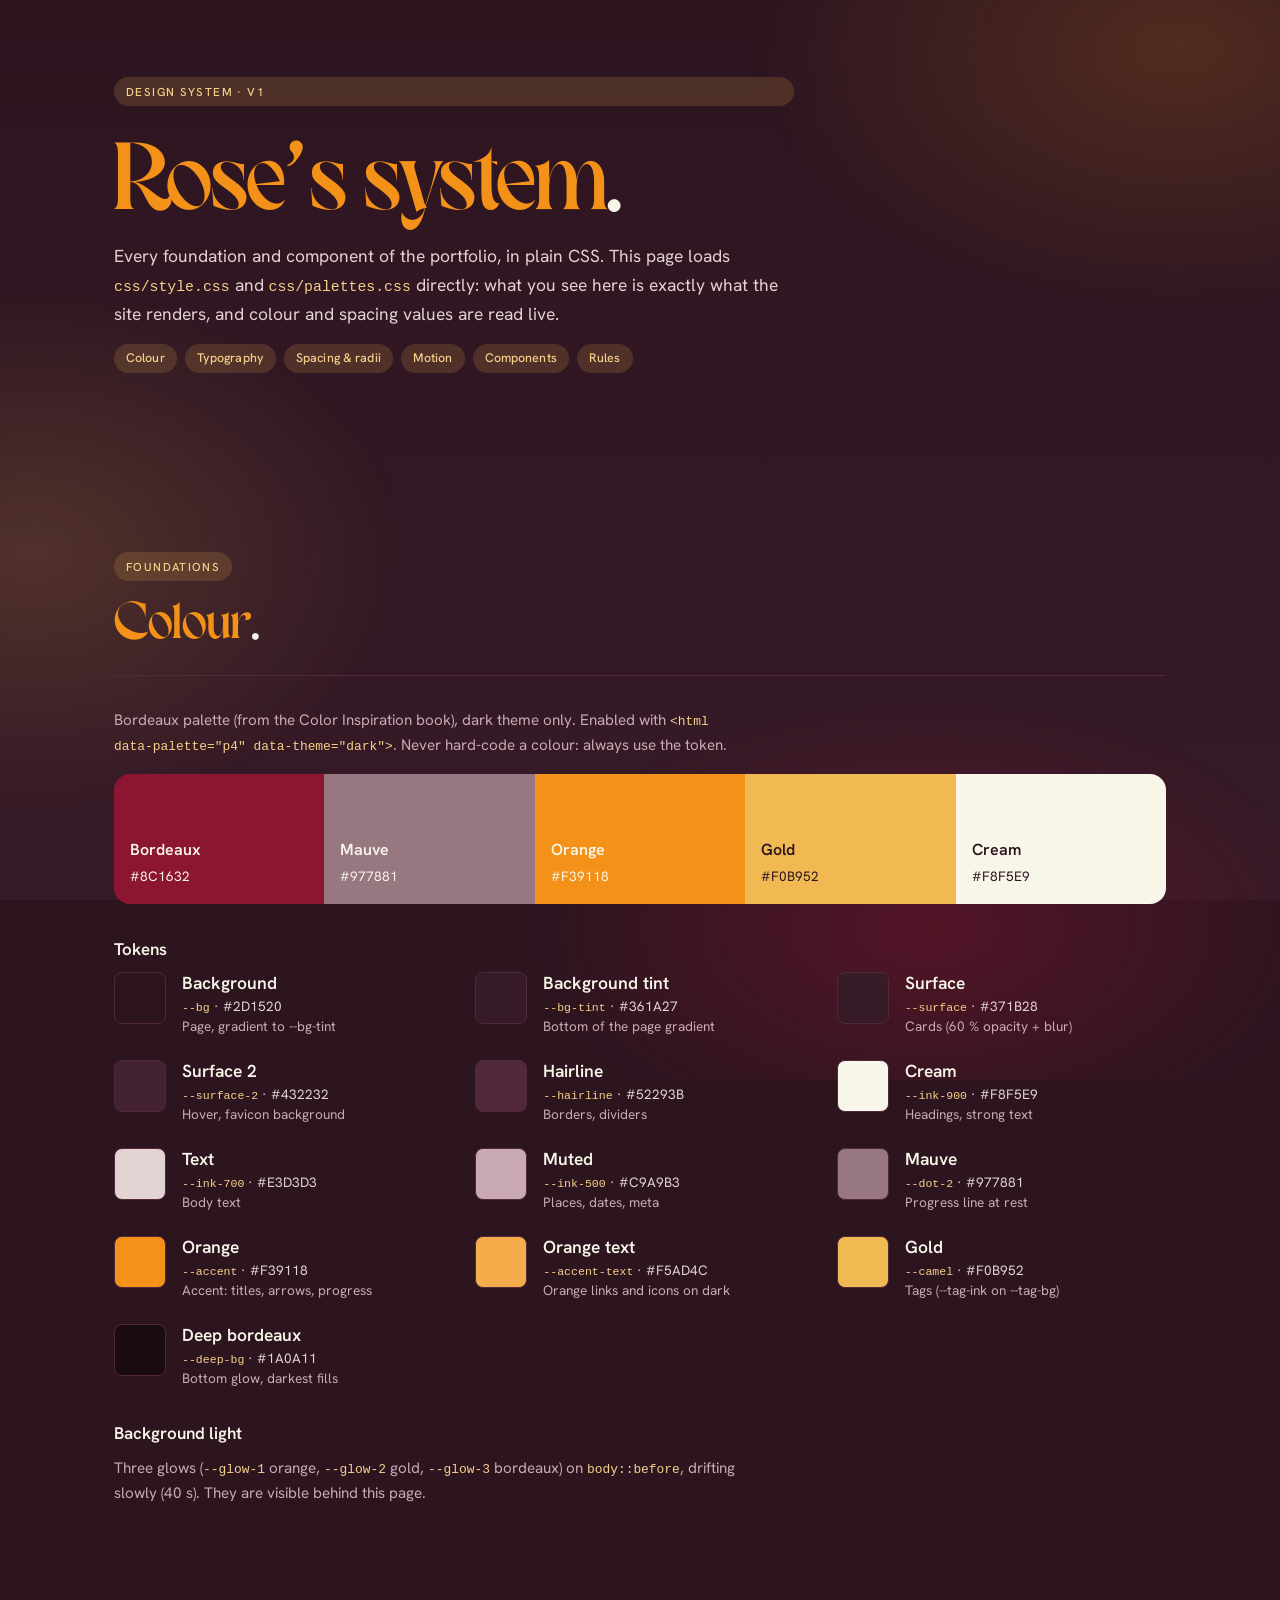
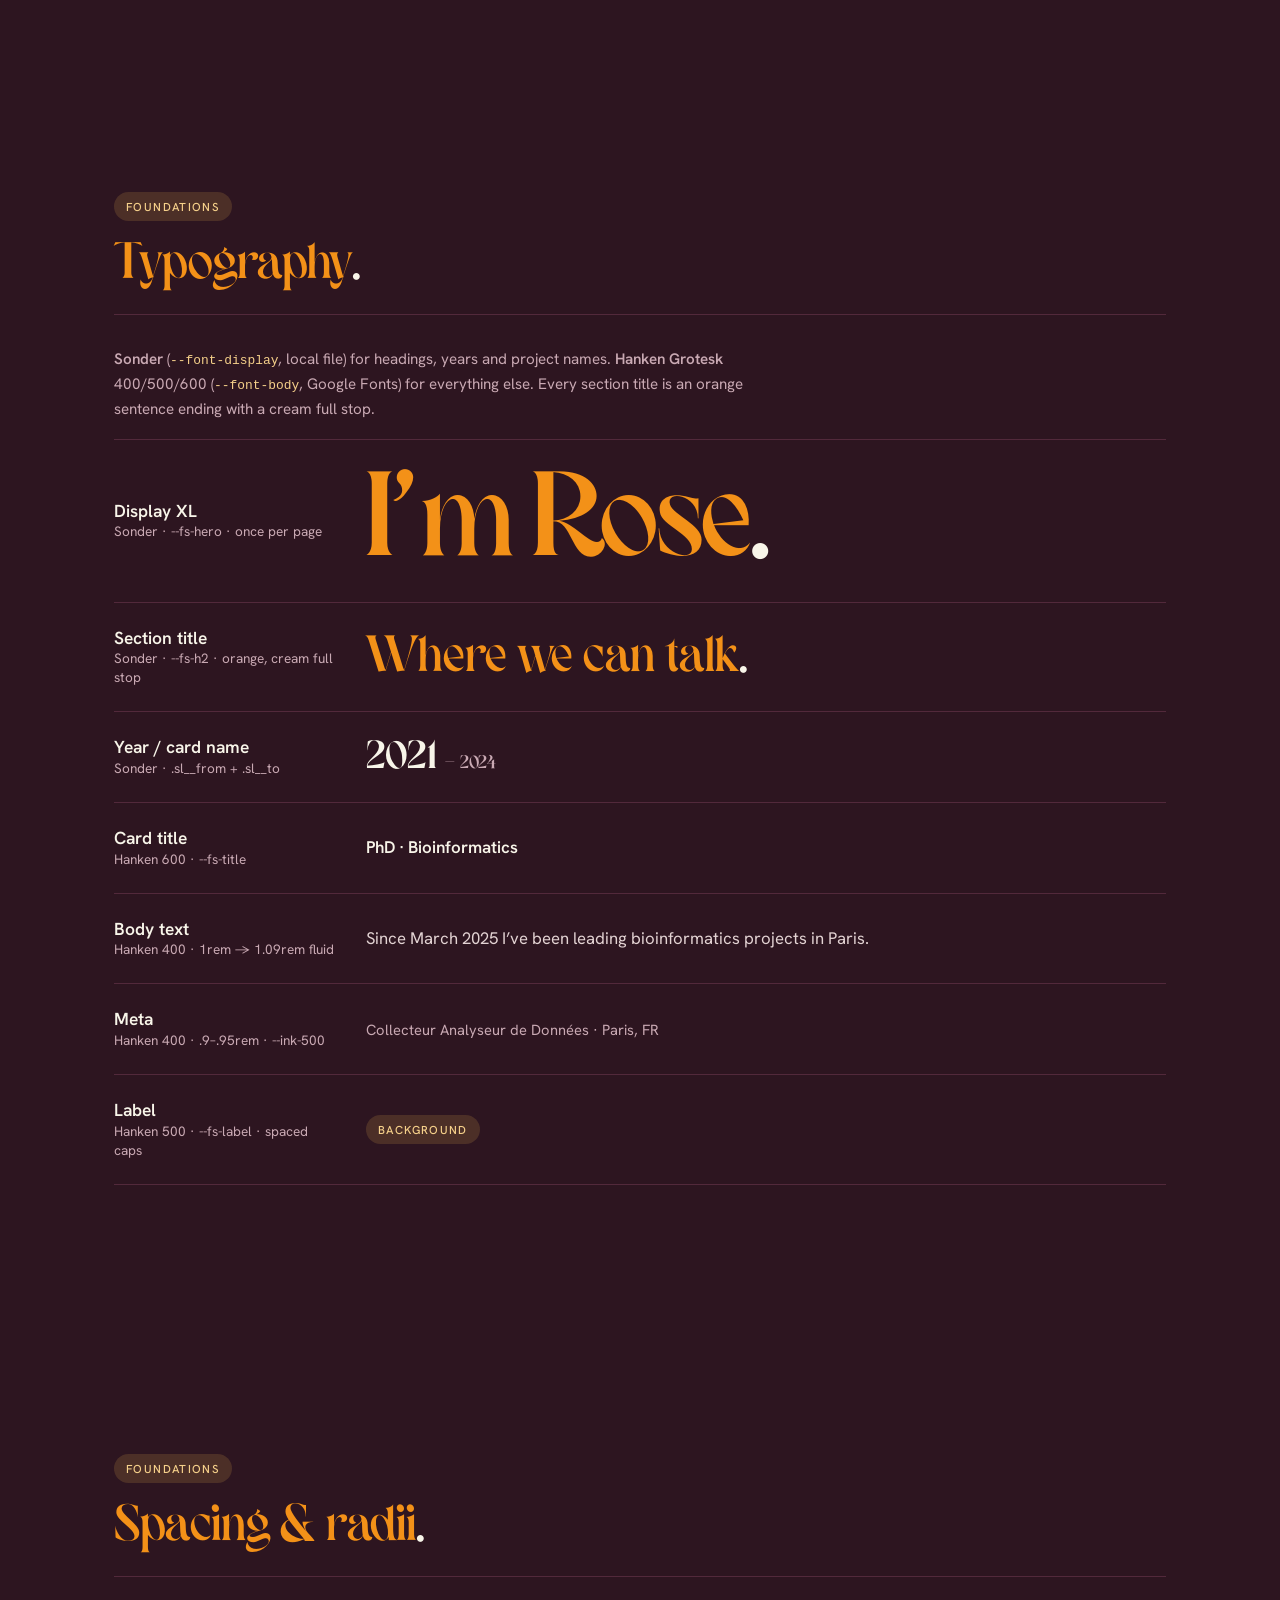
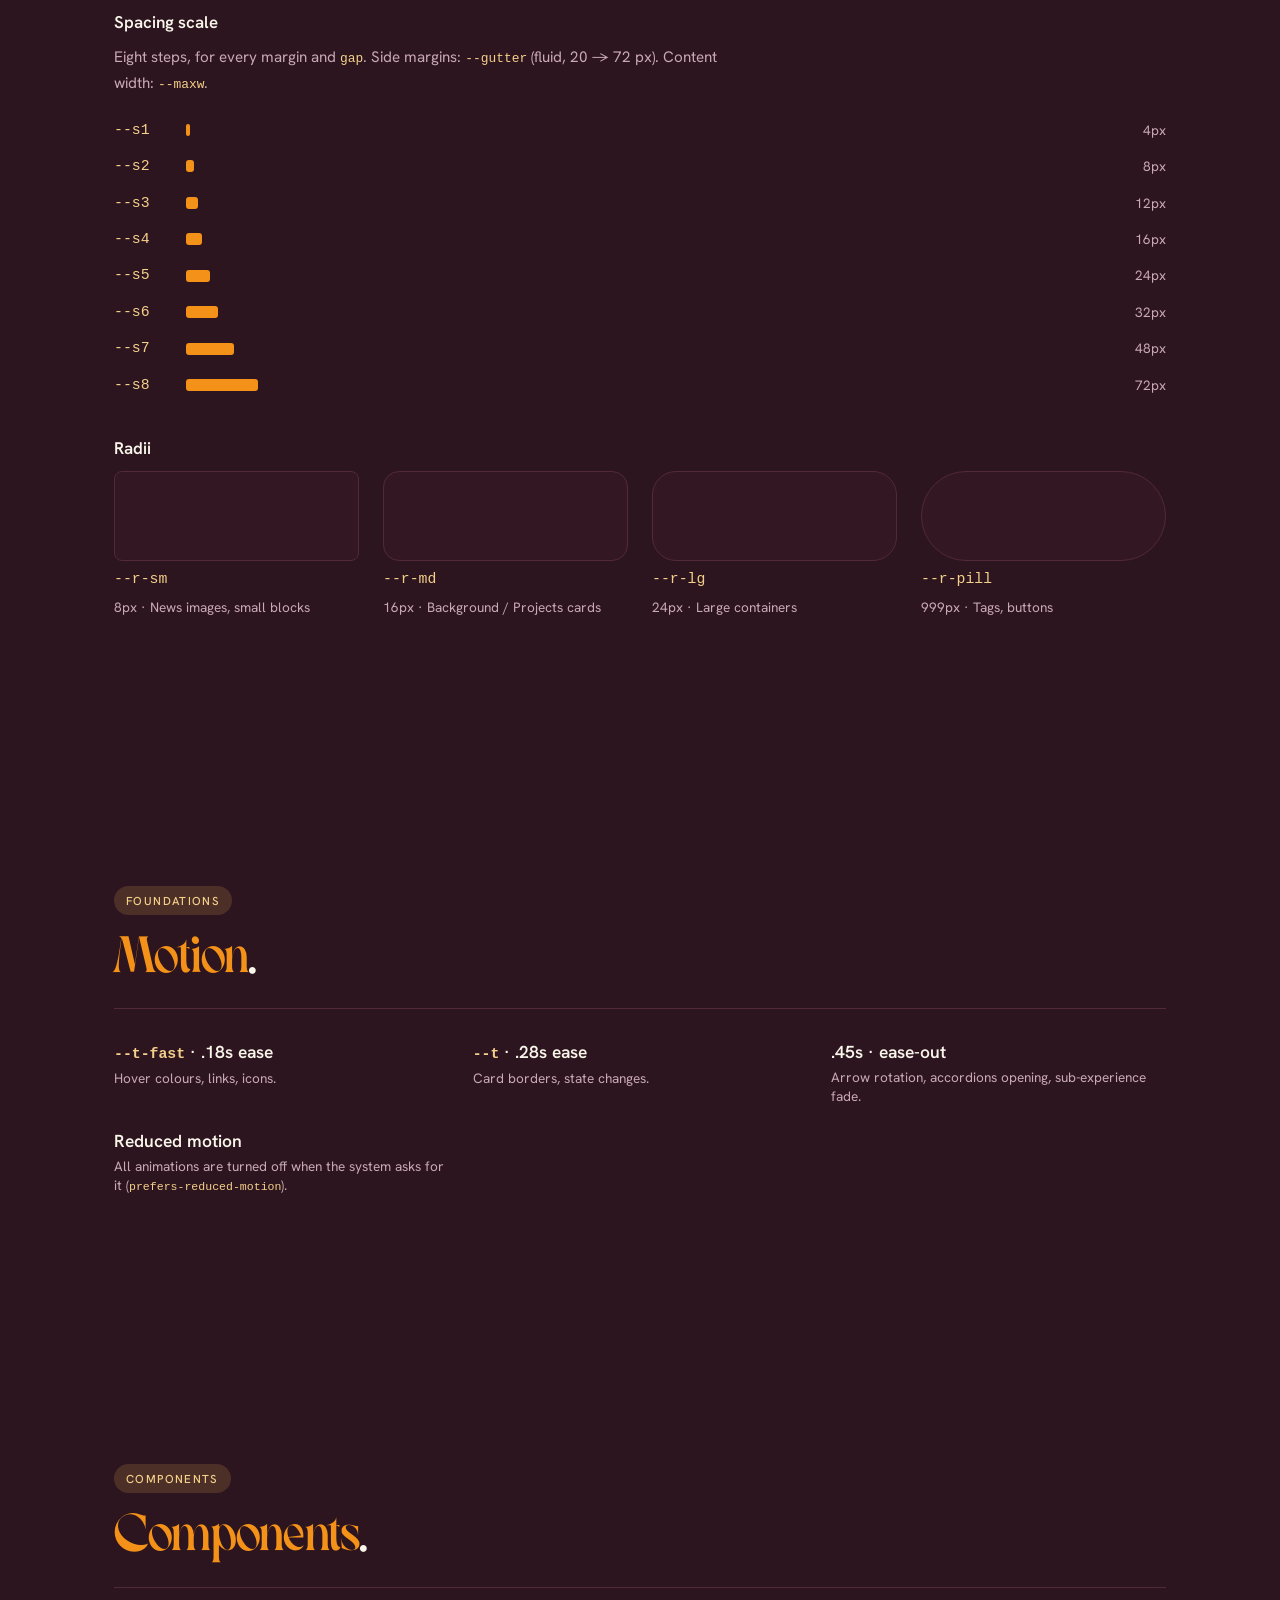
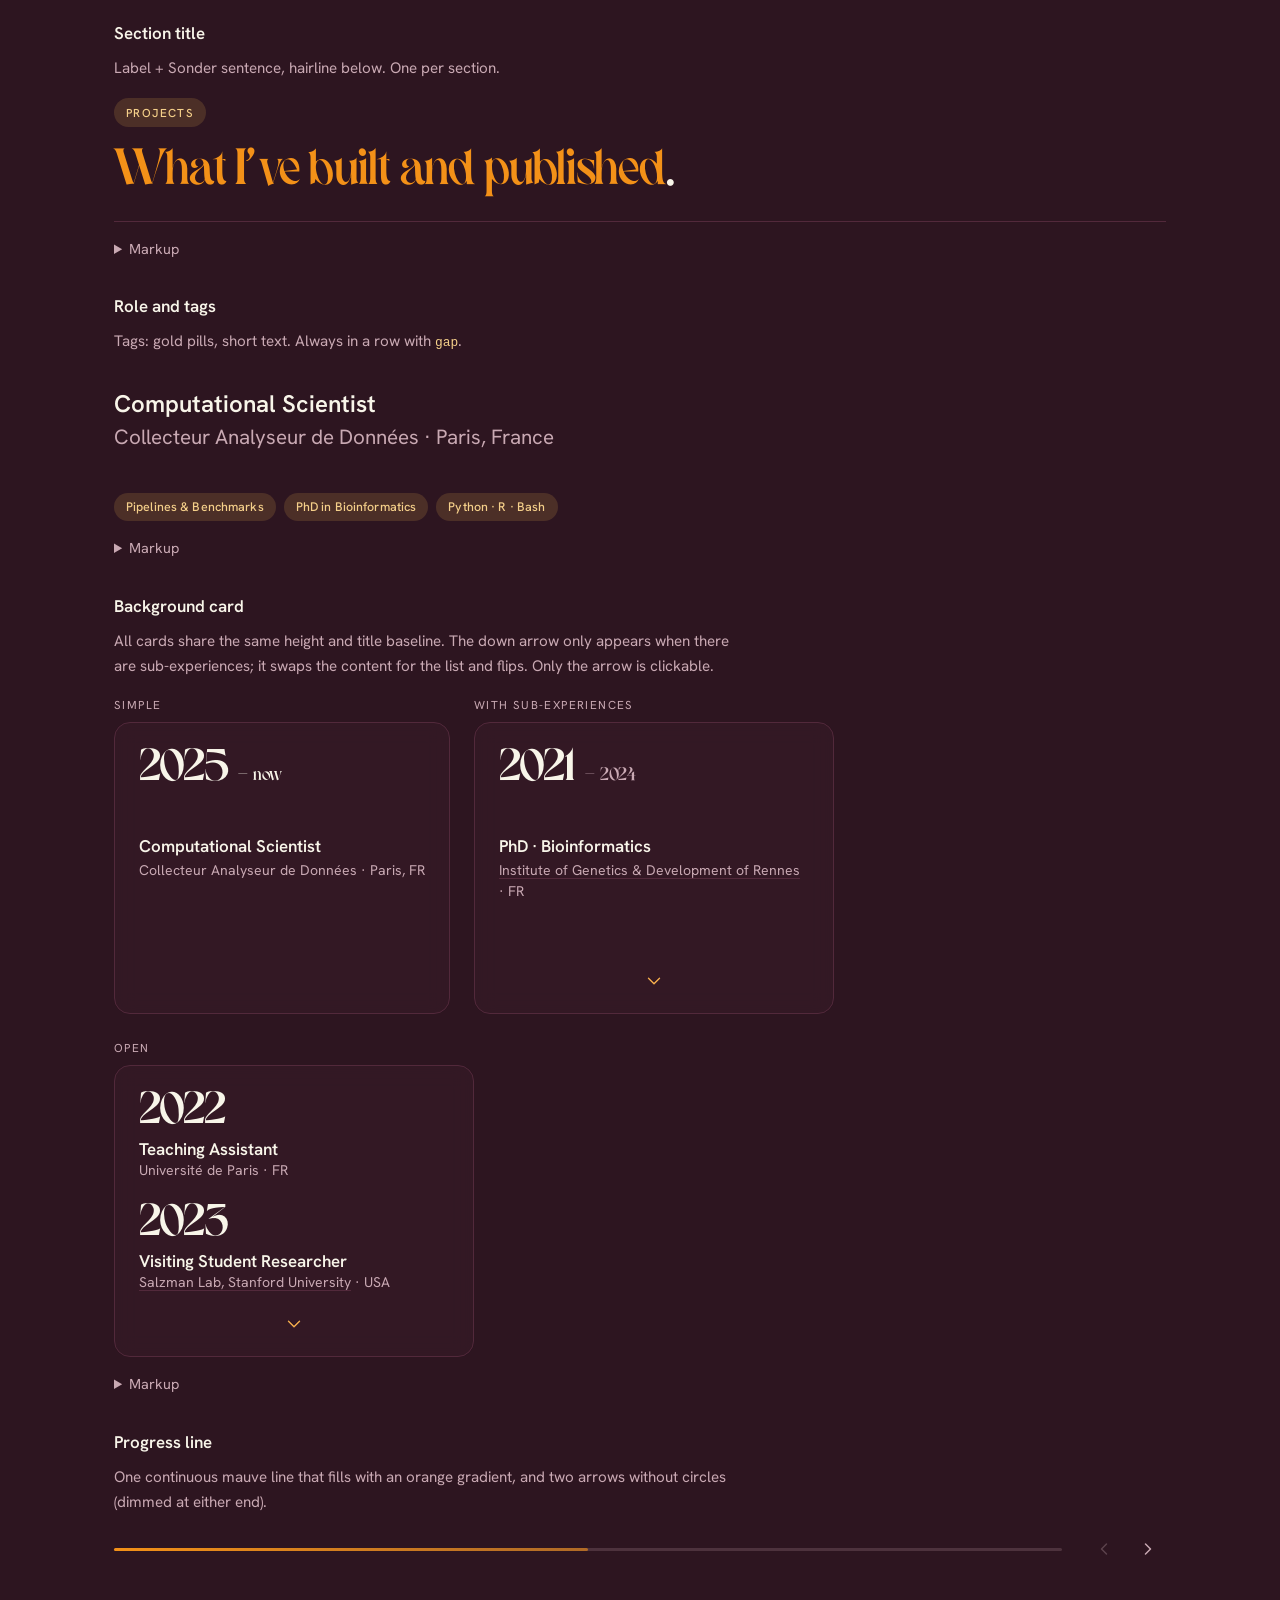
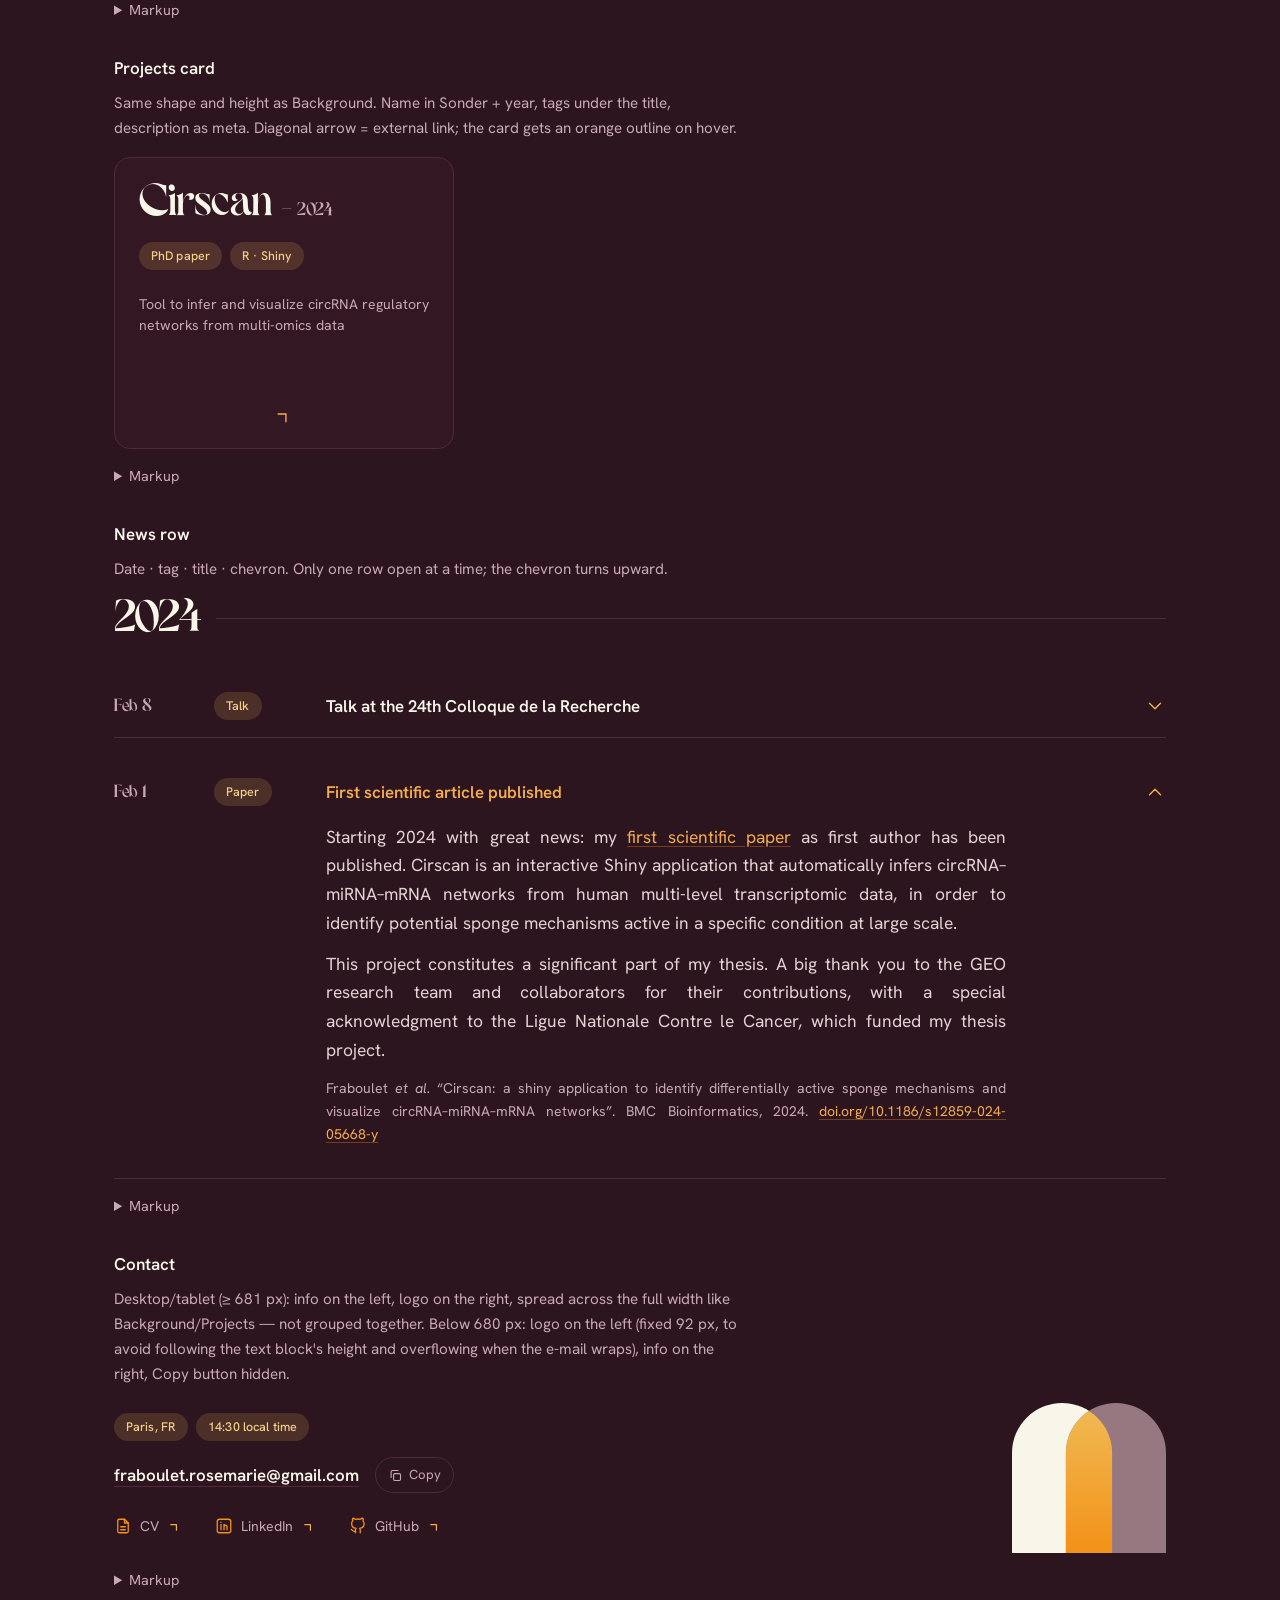
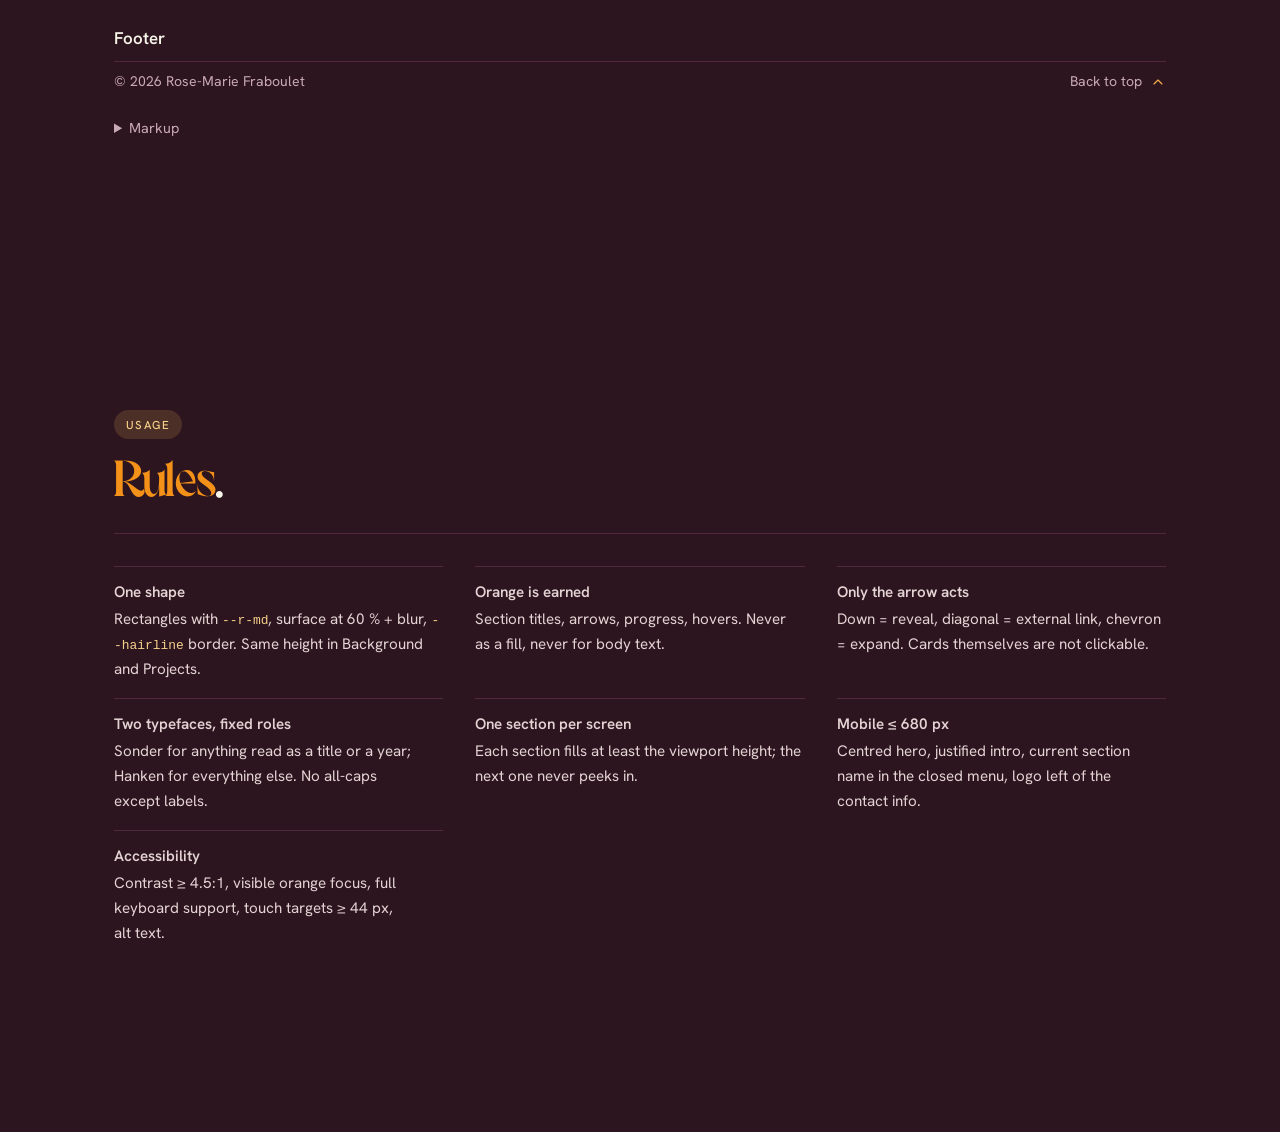
==== commit aa84a542: "feat: link the CV from Contact and align site copy with the CV Add the CV PDF (no phone number) unde" ====
--- a/design-system.html
+++ b/design-system.html
@@ -187,8 +187,8 @@
 
 <p class="ds-sub">Contact</p>
 <p class="ds-note">Desktop/tablet (≥ 681 px): info on the left, logo on the right, spread across the full width like Background/Projects — not grouped together. Below 680 px: logo on the left (fixed 92 px, to avoid following the text block's height and overflowing when the e-mail wraps), info on the right, Copy button hidden.</p>
-<div class="ds-demo ds-demo--col"><div class="cv-b"><div class="contact-mark cv-b__logo" aria-hidden="true"><img src="img/logo.svg" alt="" width="150" height="146"></div><div class="cp-b"><div class="cp-tags"><span class="tag">Paris, FR</span><span class="tag"><time >14:30</time>&nbsp;local time</span></div><div class="cp-b__mailrow"><a class="cp-b__mail" href="mailto:fraboulet.rosemarie@gmail.com">fraboulet.rosemarie<wbr>@gmail.com</a><button type="button" class="cp-copy" data-copy="fraboulet.rosemarie@gmail.com" aria-label="Copy email address"><svg viewBox="0 0 24 24" fill="none" stroke="currentColor" stroke-width="1.75" stroke-linecap="round" stroke-linejoin="round" aria-hidden="true"><rect x="9" y="9" width="11" height="11" rx="2"></rect><path d="M5 15V6a2 2 0 0 1 2-2h9"></path></svg><span class="cp-copy__txt">Copy</span></button></div><div class="cp-b__row"><a href="https://www.linkedin.com/in/r-mfraboulet/" target="_blank" rel="noopener"><svg viewBox="0 0 24 24" fill="none" stroke="currentColor" stroke-width="1.75" stroke-linecap="round" stroke-linejoin="round" aria-hidden="true"><rect x="3" y="3" width="18" height="18" rx="3"></rect><path d="M8 10v7M8 7v.01M12 17v-4a2 2 0 0 1 4 0v4M12 10v7"></path></svg><span>LinkedIn</span><svg class="cp-diag" viewBox="0 0 24 24" fill="none" stroke="currentColor" stroke-width="1.75" stroke-linecap="round" stroke-linejoin="round" aria-hidden="true"><path d="M9 6l6 6-6 6"></path></svg></a><a href="https://github.com/roma-rin" target="_blank" rel="noopener"><svg viewBox="0 0 24 24" fill="none" stroke="currentColor" stroke-width="1.75" stroke-linecap="round" stroke-linejoin="round" aria-hidden="true"><path d="M9 19c-4 1.3-4-2-6-2.5M15 21v-3.5a3 3 0 0 0-.9-2.3c3-.3 6-1.5 6-6.5a5 5 0 0 0-1.4-3.5 4.6 4.6 0 0 0-.1-3.5s-1.1-.3-3.6 1.4a12.4 12.4 0 0 0-6.4 0C6.1 1.4 5 1.7 5 1.7a4.6 4.6 0 0 0-.1 3.5A5 5 0 0 0 3.5 8.7c0 5 3 6.2 6 6.5a3 3 0 0 0-.9 2.3V21"></path></svg><span>GitHub</span><svg class="cp-diag" viewBox="0 0 24 24" fill="none" stroke="currentColor" stroke-width="1.75" stroke-linecap="round" stroke-linejoin="round" aria-hidden="true"><path d="M9 6l6 6-6 6"></path></svg></a></div></div></div></div>
-<details class="ds-code"><summary>Markup</summary><pre><code>&lt;div class="cv-b"&gt;&lt;div class="contact-mark cv-b__logo" aria-hidden="true"&gt;&lt;img src="img/logo.svg" alt="" width="150" height="146"&gt;&lt;/div&gt;&lt;div class="cp-b"&gt;&lt;div class="cp-tags"&gt;&lt;span class="tag"&gt;Paris, FR&lt;/span&gt;&lt;span class="tag"&gt;&lt;time &gt;14:30&lt;/time&gt;&amp;nbsp;local time&lt;/span&gt;&lt;/div&gt;&lt;div class="cp-b__mailrow"&gt;&lt;a class="cp-b__mail" href="mailto:fraboulet.rosemarie@gmail.com"&gt;fraboulet.rosemarie&lt;wbr&gt;@gmail.com&lt;/a&gt;&lt;button type="button" class="cp-copy" data-copy="fraboulet.rosemarie@gmail.com" aria-label="Copy email address"&gt;&lt;svg&gt;…&lt;/svg&gt;&lt;span class="cp-copy__txt"&gt;Copy&lt;/span&gt;&lt;/button&gt;&lt;/div&gt;&lt;div class="cp-b__row"&gt;&lt;a href="https://www.linkedin.com/in/r-mfraboulet/" target="_blank" rel="noopener"&gt;&lt;svg&gt;…&lt;/svg&gt;&lt;span&gt;LinkedIn&lt;/span&gt;&lt;svg&gt;…&lt;/svg&gt;&lt;/a&gt;&lt;a href="https://github.com/roma-rin" target="_blank" rel="noopener"&gt;&lt;svg&gt;…&lt;/svg&gt;&lt;span&gt;GitHub&lt;/span&gt;&lt;svg&gt;…&lt;/svg&gt;&lt;/a&gt;&lt;/div&gt;&lt;/div&gt;&lt;/div&gt;</code></pre></details>
+<div class="ds-demo ds-demo--col"><div class="cv-b"><div class="contact-mark cv-b__logo" aria-hidden="true"><img src="img/logo.svg" alt="" width="150" height="146"></div><div class="cp-b"><div class="cp-tags"><span class="tag">Paris, FR</span><span class="tag"><time >14:30</time>&nbsp;local time</span></div><div class="cp-b__mailrow"><a class="cp-b__mail" href="mailto:fraboulet.rosemarie@gmail.com">fraboulet.rosemarie<wbr>@gmail.com</a><button type="button" class="cp-copy" data-copy="fraboulet.rosemarie@gmail.com" aria-label="Copy email address"><svg viewBox="0 0 24 24" fill="none" stroke="currentColor" stroke-width="1.75" stroke-linecap="round" stroke-linejoin="round" aria-hidden="true"><rect x="9" y="9" width="11" height="11" rx="2"></rect><path d="M5 15V6a2 2 0 0 1 2-2h9"></path></svg><span class="cp-copy__txt">Copy</span></button></div><div class="cp-b__row"><a href="cv/resume_rose-marie_fraboulet_en.pdf" target="_blank" rel="noopener"><svg viewBox="0 0 24 24" fill="none" stroke="currentColor" stroke-width="1.75" stroke-linecap="round" stroke-linejoin="round" aria-hidden="true"><path d="M14 3H7a2 2 0 0 0-2 2v14a2 2 0 0 0 2 2h10a2 2 0 0 0 2-2V8z"></path><path d="M14 3v5h5M9 13h6M9 17h6"></path></svg><span>CV</span><svg class="cp-diag" viewBox="0 0 24 24" fill="none" stroke="currentColor" stroke-width="1.75" stroke-linecap="round" stroke-linejoin="round" aria-hidden="true"><path d="M9 6l6 6-6 6"></path></svg></a><a href="https://www.linkedin.com/in/r-mfraboulet/" target="_blank" rel="noopener"><svg viewBox="0 0 24 24" fill="none" stroke="currentColor" stroke-width="1.75" stroke-linecap="round" stroke-linejoin="round" aria-hidden="true"><rect x="3" y="3" width="18" height="18" rx="3"></rect><path d="M8 10v7M8 7v.01M12 17v-4a2 2 0 0 1 4 0v4M12 10v7"></path></svg><span>LinkedIn</span><svg class="cp-diag" viewBox="0 0 24 24" fill="none" stroke="currentColor" stroke-width="1.75" stroke-linecap="round" stroke-linejoin="round" aria-hidden="true"><path d="M9 6l6 6-6 6"></path></svg></a><a href="https://github.com/roma-rin" target="_blank" rel="noopener"><svg viewBox="0 0 24 24" fill="none" stroke="currentColor" stroke-width="1.75" stroke-linecap="round" stroke-linejoin="round" aria-hidden="true"><path d="M9 19c-4 1.3-4-2-6-2.5M15 21v-3.5a3 3 0 0 0-.9-2.3c3-.3 6-1.5 6-6.5a5 5 0 0 0-1.4-3.5 4.6 4.6 0 0 0-.1-3.5s-1.1-.3-3.6 1.4a12.4 12.4 0 0 0-6.4 0C6.1 1.4 5 1.7 5 1.7a4.6 4.6 0 0 0-.1 3.5A5 5 0 0 0 3.5 8.7c0 5 3 6.2 6 6.5a3 3 0 0 0-.9 2.3V21"></path></svg><span>GitHub</span><svg class="cp-diag" viewBox="0 0 24 24" fill="none" stroke="currentColor" stroke-width="1.75" stroke-linecap="round" stroke-linejoin="round" aria-hidden="true"><path d="M9 6l6 6-6 6"></path></svg></a></div></div></div></div>
+<details class="ds-code"><summary>Markup</summary><pre><code>&lt;div class="cv-b"&gt;&lt;div class="contact-mark cv-b__logo" aria-hidden="true"&gt;&lt;img src="img/logo.svg" alt="" width="150" height="146"&gt;&lt;/div&gt;&lt;div class="cp-b"&gt;&lt;div class="cp-tags"&gt;&lt;span class="tag"&gt;Paris, FR&lt;/span&gt;&lt;span class="tag"&gt;&lt;time &gt;14:30&lt;/time&gt;&amp;nbsp;local time&lt;/span&gt;&lt;/div&gt;&lt;div class="cp-b__mailrow"&gt;&lt;a class="cp-b__mail" href="mailto:fraboulet.rosemarie@gmail.com"&gt;fraboulet.rosemarie&lt;wbr&gt;@gmail.com&lt;/a&gt;&lt;button type="button" class="cp-copy" data-copy="fraboulet.rosemarie@gmail.com" aria-label="Copy email address"&gt;&lt;svg&gt;…&lt;/svg&gt;&lt;span class="cp-copy__txt"&gt;Copy&lt;/span&gt;&lt;/button&gt;&lt;/div&gt;&lt;div class="cp-b__row"&gt;&lt;a href="cv/resume_rose-marie_fraboulet_en.pdf" target="_blank" rel="noopener"&gt;&lt;svg&gt;…&lt;/svg&gt;&lt;span&gt;CV&lt;/span&gt;&lt;svg class="cp-diag"&gt;…&lt;/svg&gt;&lt;/a&gt;&lt;a href="https://www.linkedin.com/in/r-mfraboulet/" target="_blank" rel="noopener"&gt;&lt;svg&gt;…&lt;/svg&gt;&lt;span&gt;LinkedIn&lt;/span&gt;&lt;svg&gt;…&lt;/svg&gt;&lt;/a&gt;&lt;a href="https://github.com/roma-rin" target="_blank" rel="noopener"&gt;&lt;svg&gt;…&lt;/svg&gt;&lt;span&gt;GitHub&lt;/span&gt;&lt;svg&gt;…&lt;/svg&gt;&lt;/a&gt;&lt;/div&gt;&lt;/div&gt;&lt;/div&gt;</code></pre></details>
 
 <p class="ds-sub">Footer</p>
 <div class="ds-demo ds-demo--col"><div class="site-footer" style="padding:0"><div class="ft"><p>&copy; <span id="year">2026</span> Rose-Marie Fraboulet</p><a class="ft__top" href="#top">Back to top<svg viewBox="0 0 24 24" fill="none" stroke="currentColor" stroke-width="1.75" stroke-linecap="round" stroke-linejoin="round" aria-hidden="true"><path d="M9 6l6 6-6 6"></path></svg></a></div></div></div>
--- a/css/style.css
+++ b/css/style.css
@@ -602,6 +602,10 @@
  .cv-b .cp-b__mail{font-size:.88rem}
  .cv-b .cp-tags .tag{font-size:.74rem;padding:3px 10px}
 }
+/* Just above the mobile breakpoint: keep the 4 contact links on one line, a wrap would also enlarge the logo */
+@media (min-width:681px) and (max-width:800px){
+ .cv-b .cp-b__row{gap:var(--s1) var(--s3)}
+}
 @media (max-width:680px){.cv-b .cp-b__mail{overflow-wrap:normal;word-break:normal;font-size:.92rem;line-height:1.35}.cv-b .cp-b__mailrow{flex-direction:column;align-items:flex-start}}
 @media (max-width:680px){.cv-b .cp-copy{display:none}}
 @media (max-width:680px){.entry__main{flex-basis:100%;order:3}}
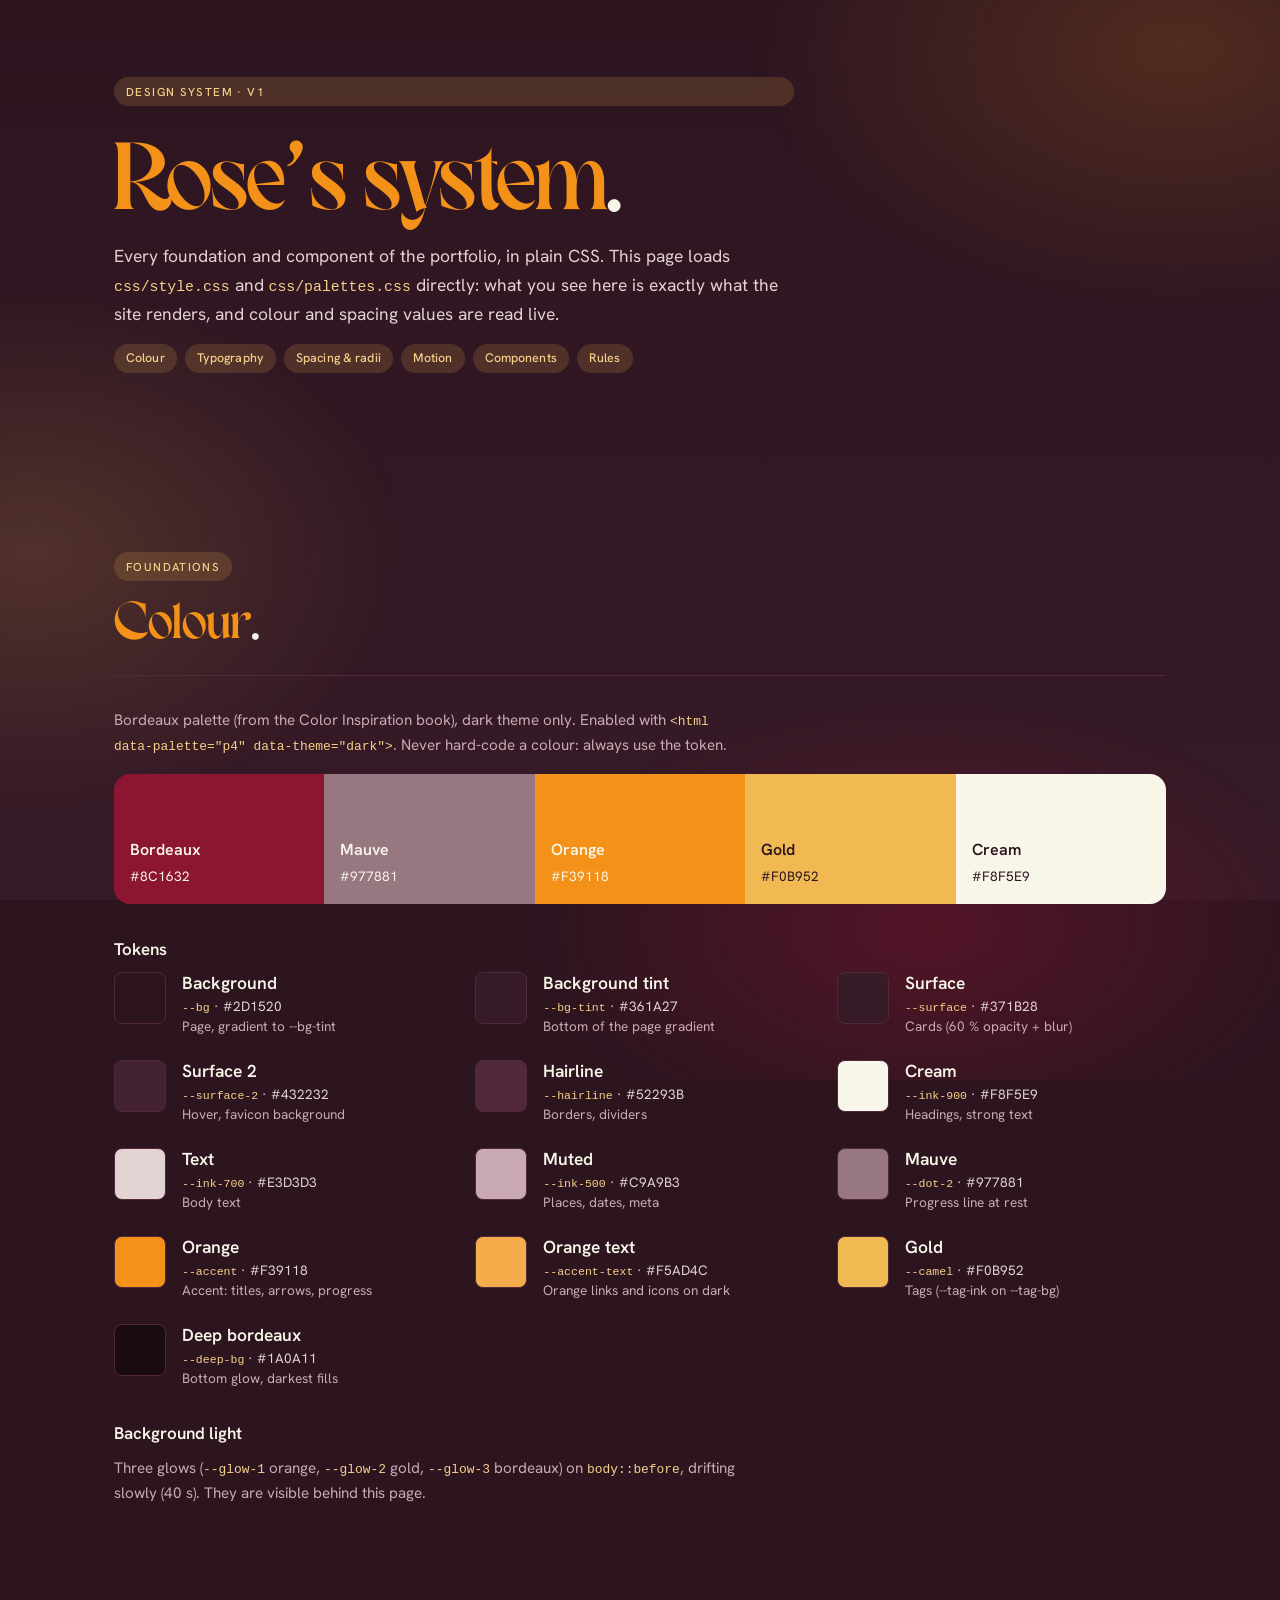
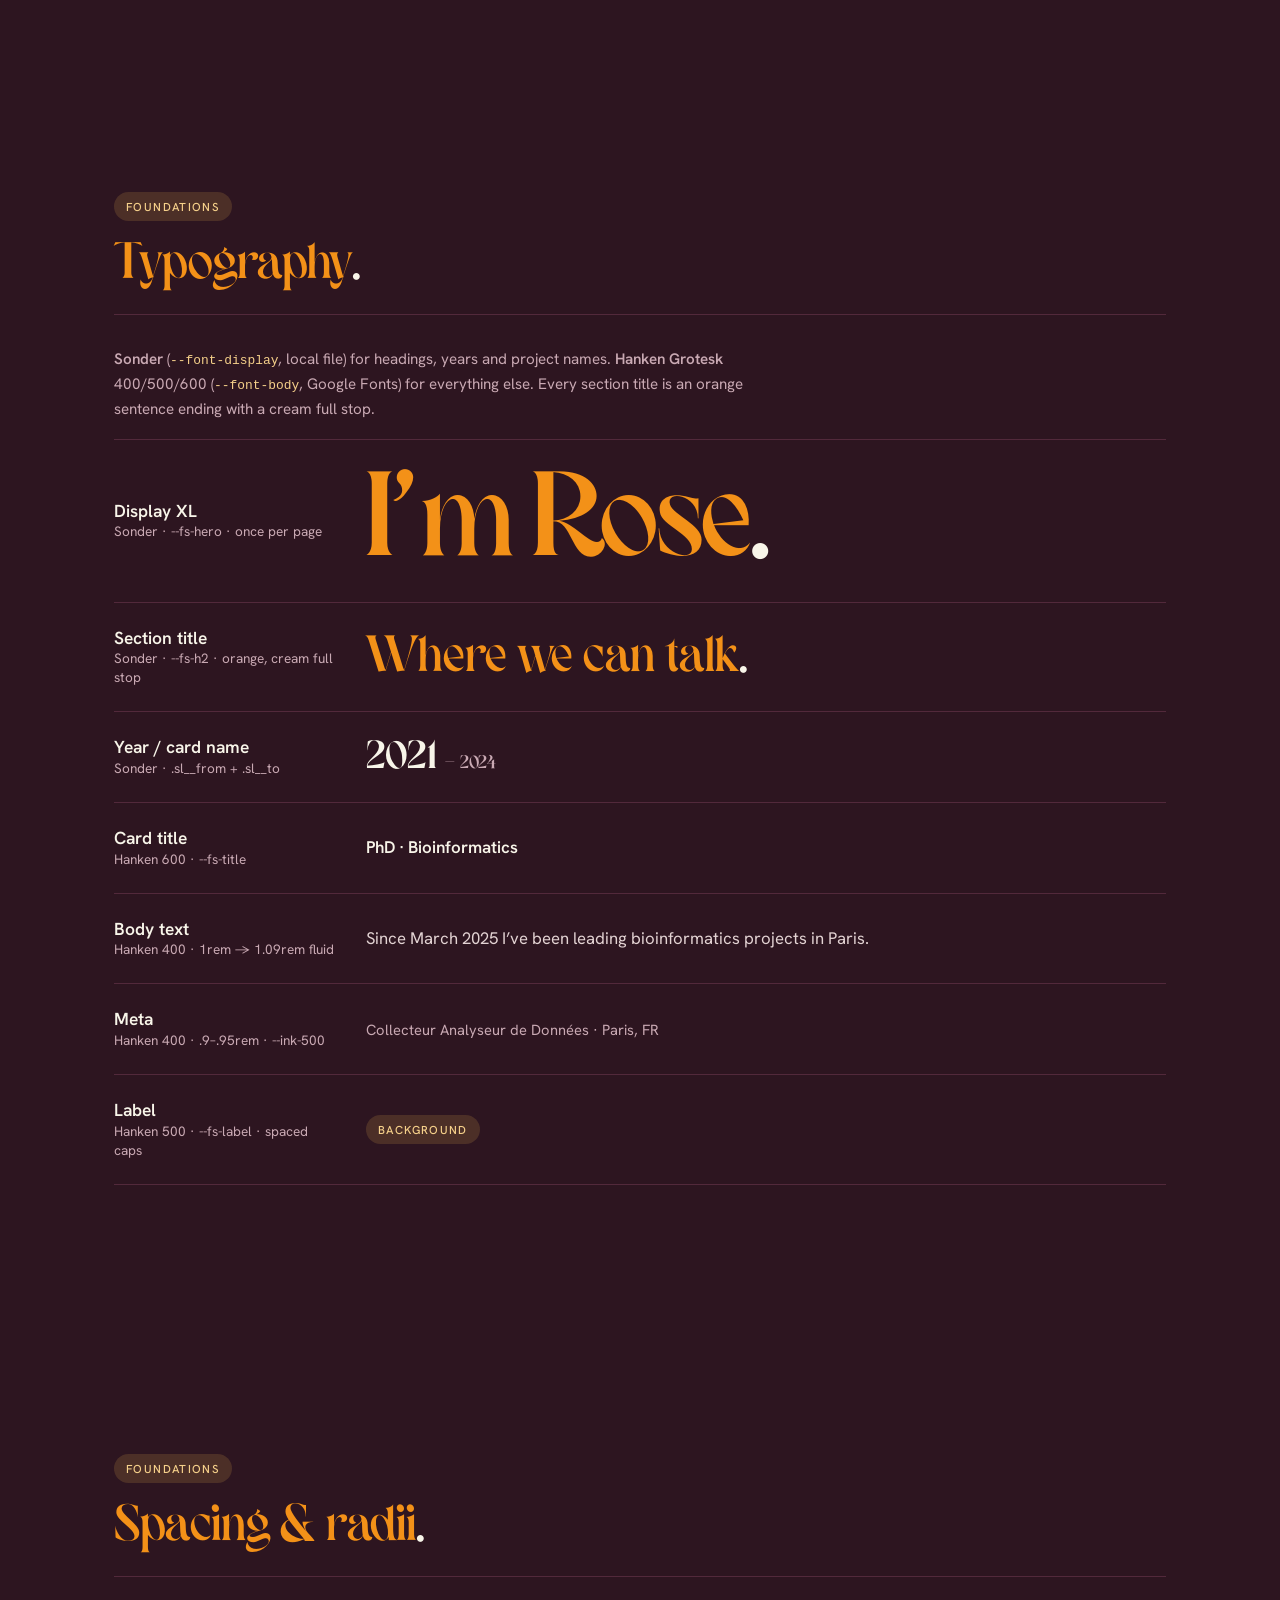
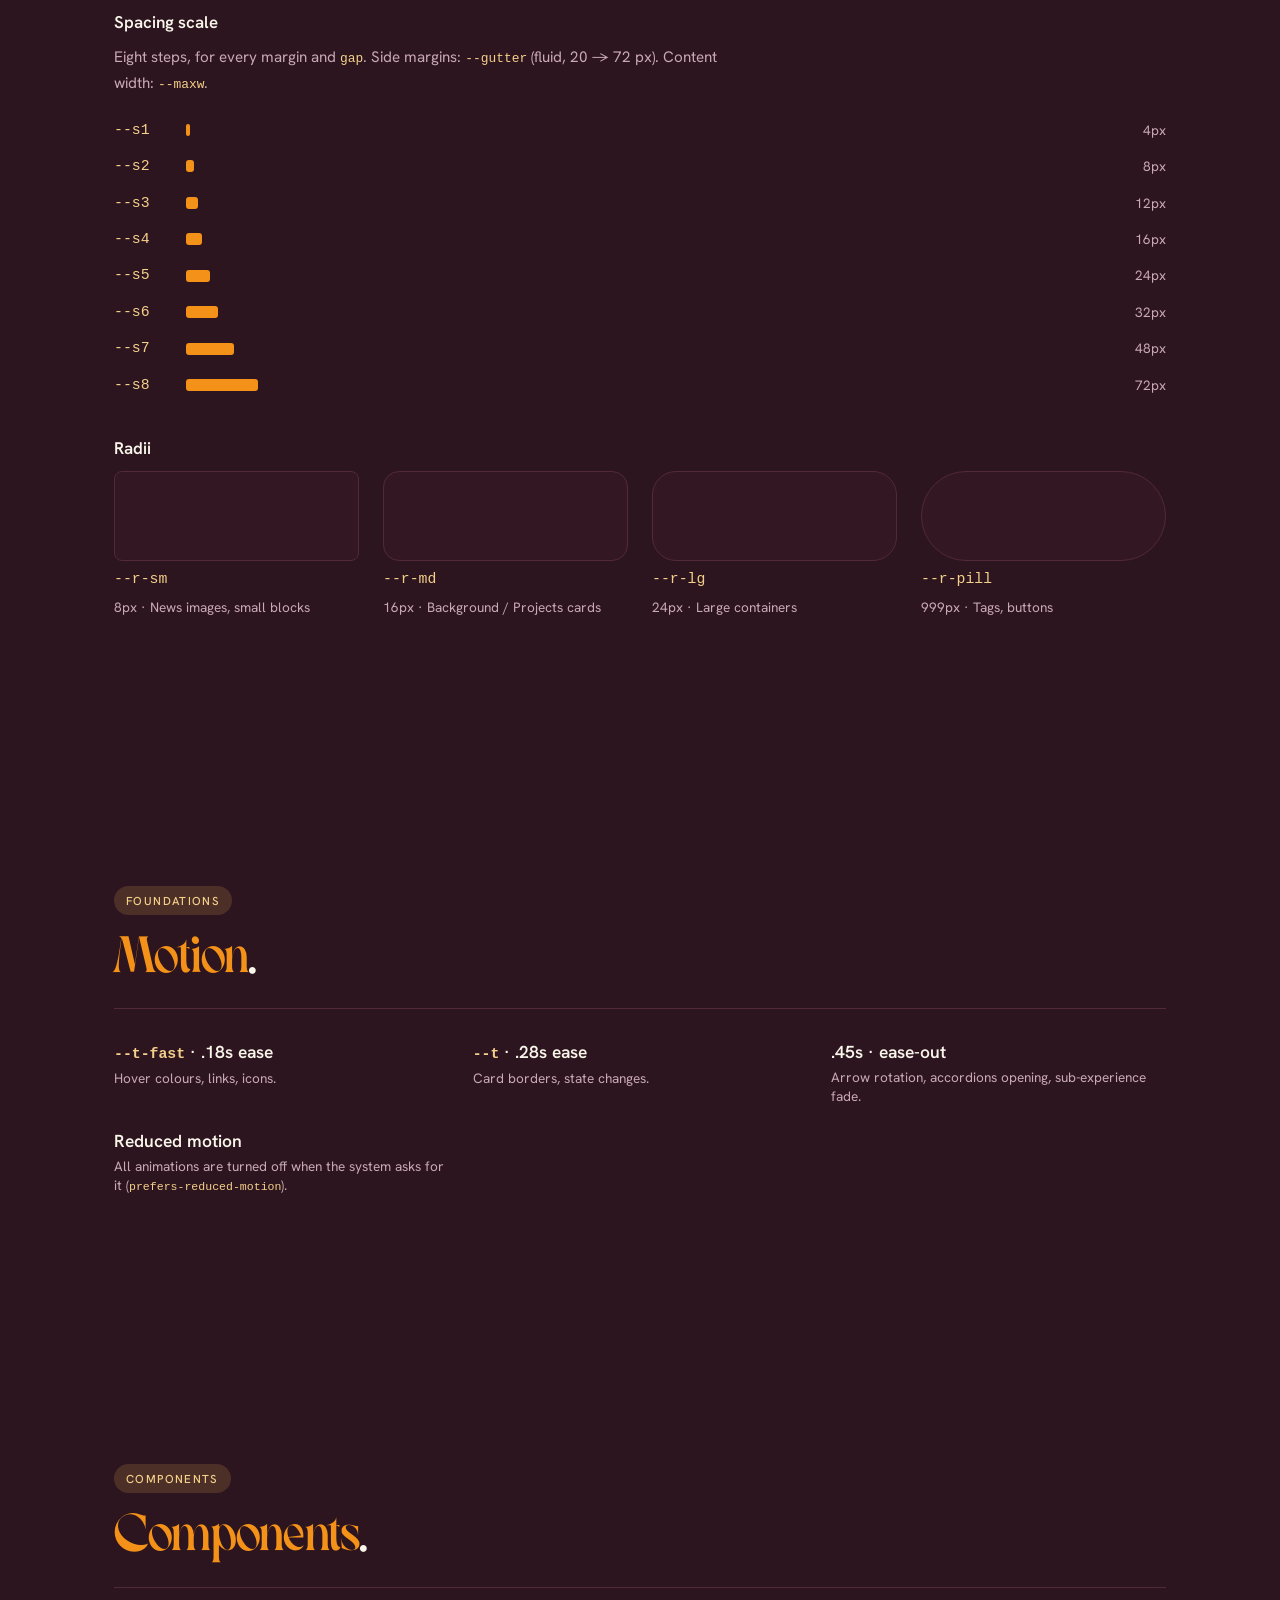
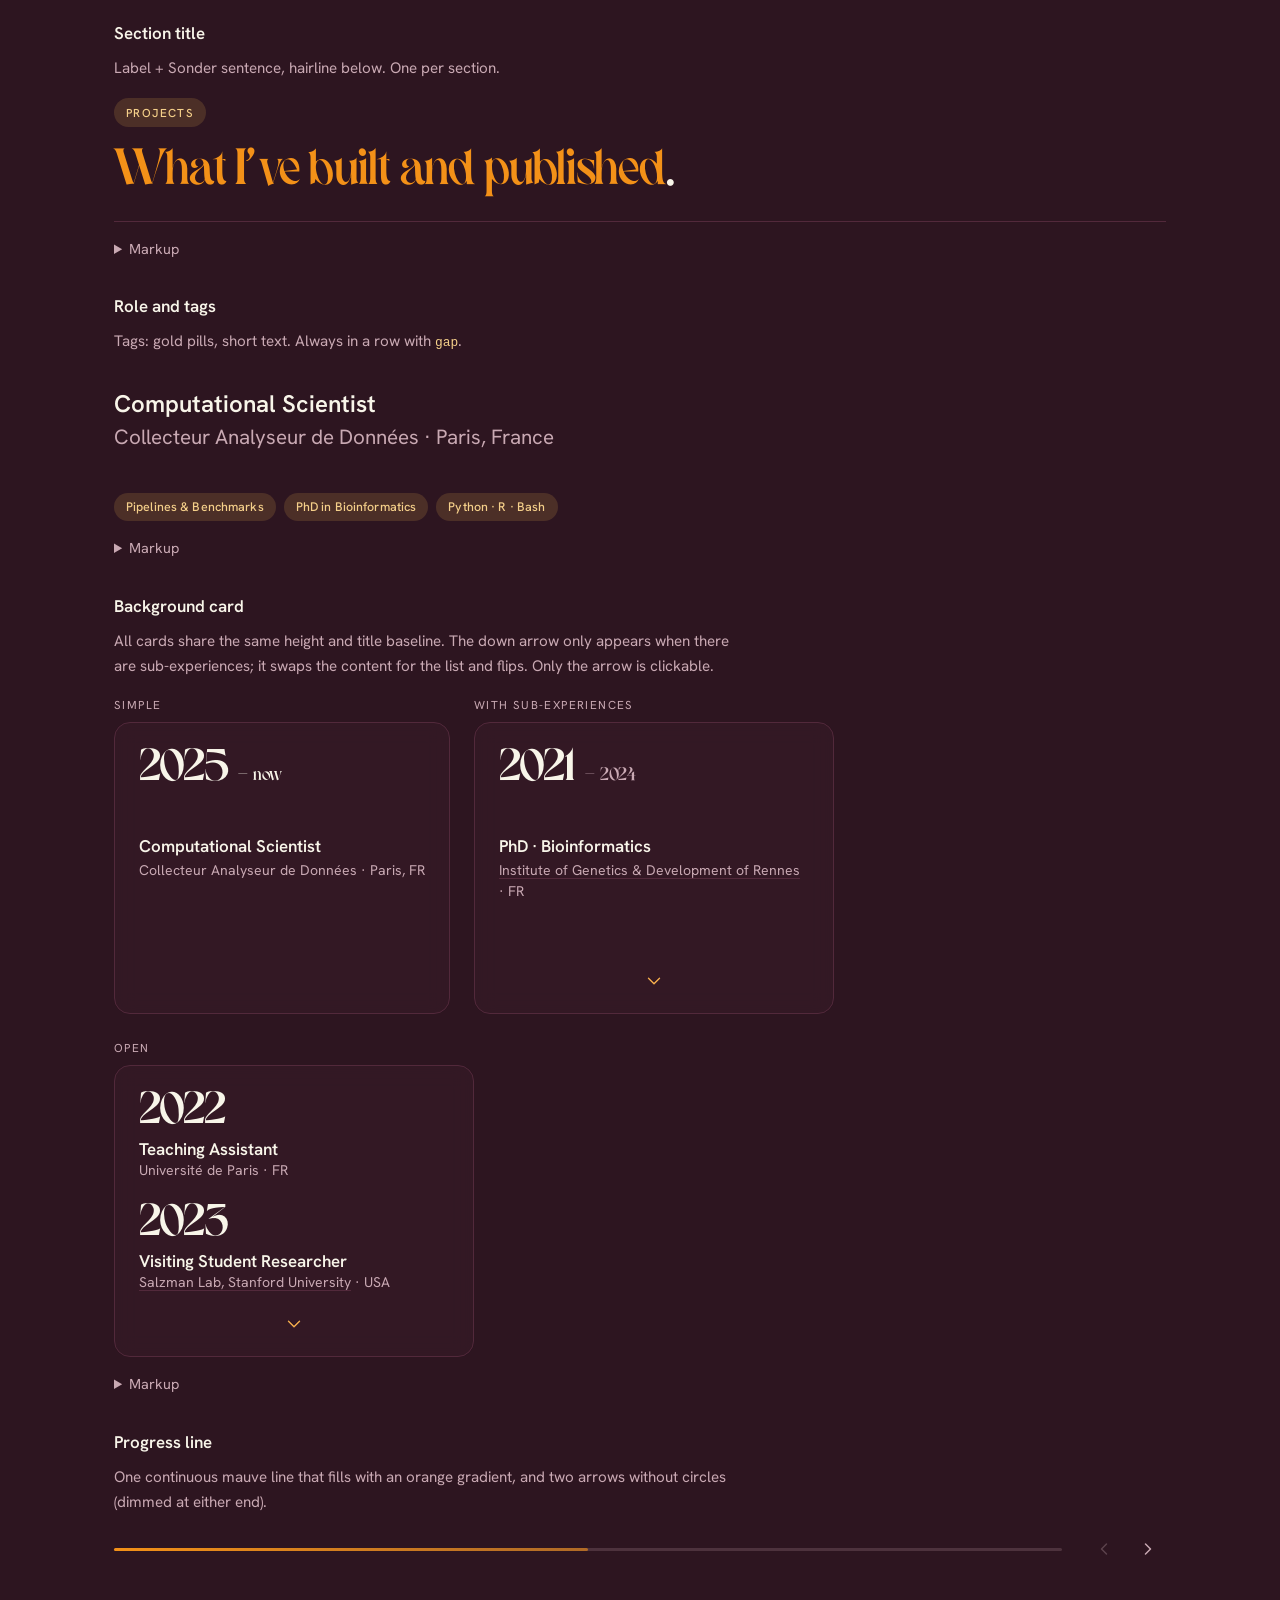
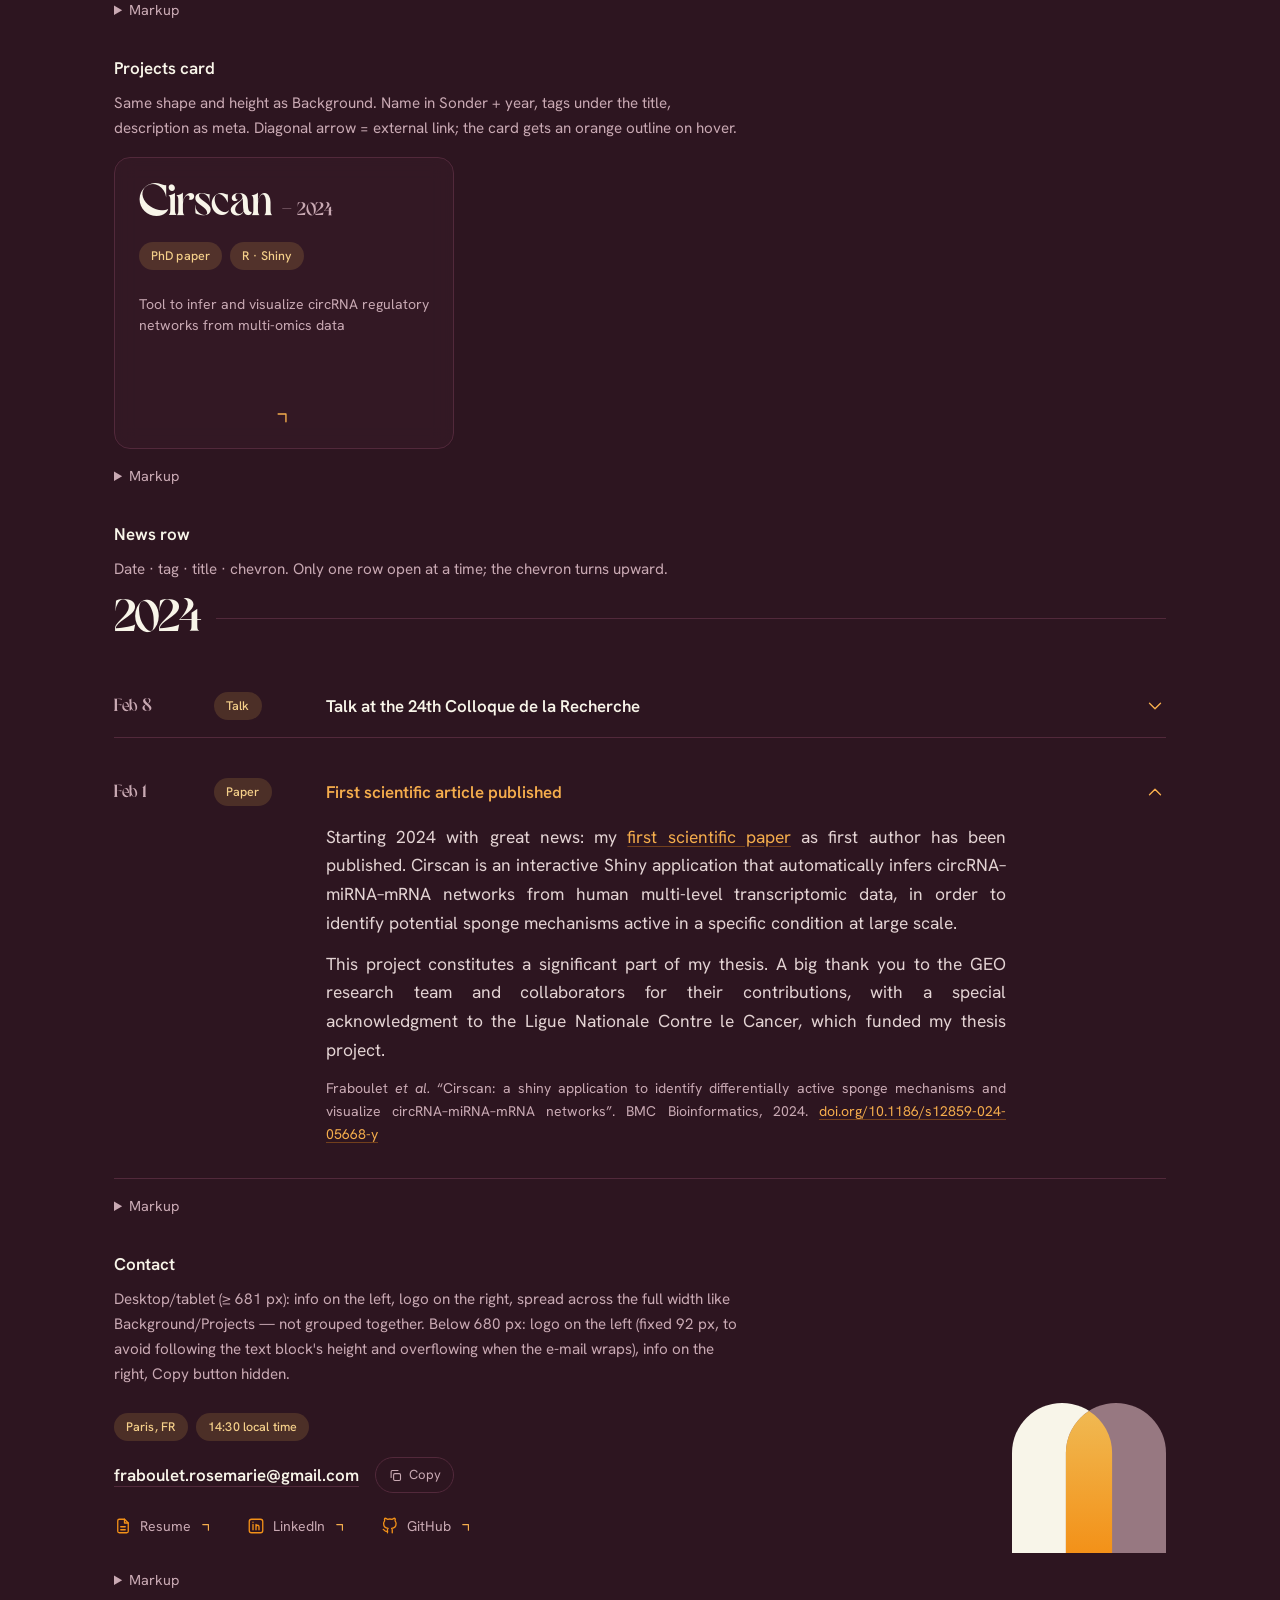
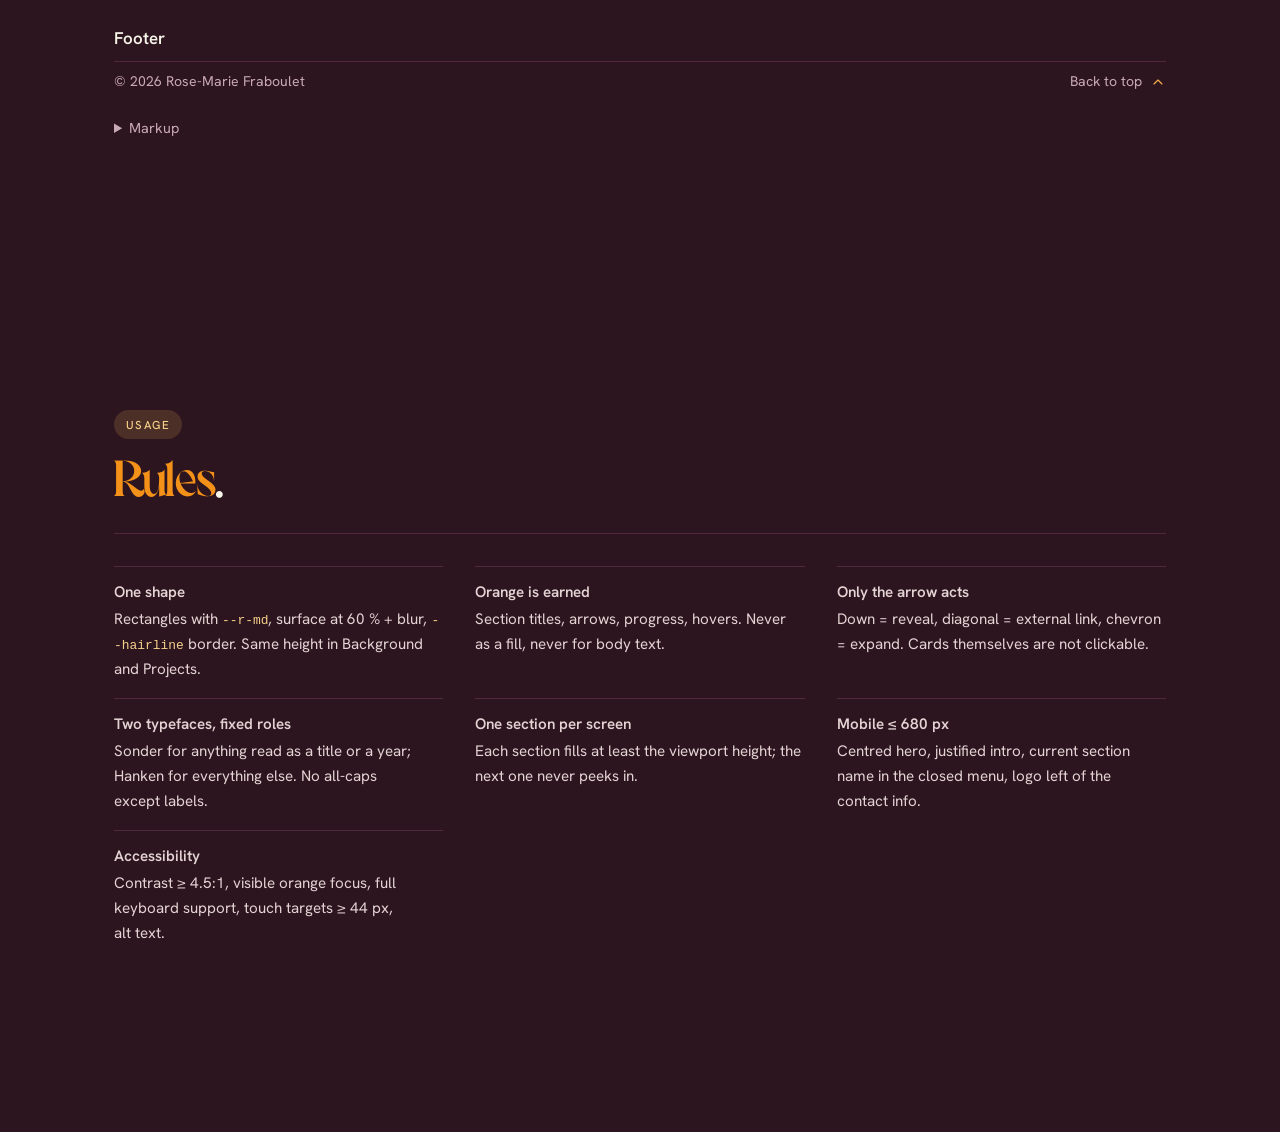
==== commit 0021ae69: "feat: track key visitor actions in PostHog, rename CV link to Resume Custom events for sections seen" ====
--- a/design-system.html
+++ b/design-system.html
@@ -187,8 +187,8 @@
 
 <p class="ds-sub">Contact</p>
 <p class="ds-note">Desktop/tablet (≥ 681 px): info on the left, logo on the right, spread across the full width like Background/Projects — not grouped together. Below 680 px: logo on the left (fixed 92 px, to avoid following the text block's height and overflowing when the e-mail wraps), info on the right, Copy button hidden.</p>
-<div class="ds-demo ds-demo--col"><div class="cv-b"><div class="contact-mark cv-b__logo" aria-hidden="true"><img src="img/logo.svg" alt="" width="150" height="146"></div><div class="cp-b"><div class="cp-tags"><span class="tag">Paris, FR</span><span class="tag"><time >14:30</time>&nbsp;local time</span></div><div class="cp-b__mailrow"><a class="cp-b__mail" href="mailto:fraboulet.rosemarie@gmail.com">fraboulet.rosemarie<wbr>@gmail.com</a><button type="button" class="cp-copy" data-copy="fraboulet.rosemarie@gmail.com" aria-label="Copy email address"><svg viewBox="0 0 24 24" fill="none" stroke="currentColor" stroke-width="1.75" stroke-linecap="round" stroke-linejoin="round" aria-hidden="true"><rect x="9" y="9" width="11" height="11" rx="2"></rect><path d="M5 15V6a2 2 0 0 1 2-2h9"></path></svg><span class="cp-copy__txt">Copy</span></button></div><div class="cp-b__row"><a href="cv/resume_rose-marie_fraboulet_en.pdf" target="_blank" rel="noopener"><svg viewBox="0 0 24 24" fill="none" stroke="currentColor" stroke-width="1.75" stroke-linecap="round" stroke-linejoin="round" aria-hidden="true"><path d="M14 3H7a2 2 0 0 0-2 2v14a2 2 0 0 0 2 2h10a2 2 0 0 0 2-2V8z"></path><path d="M14 3v5h5M9 13h6M9 17h6"></path></svg><span>CV</span><svg class="cp-diag" viewBox="0 0 24 24" fill="none" stroke="currentColor" stroke-width="1.75" stroke-linecap="round" stroke-linejoin="round" aria-hidden="true"><path d="M9 6l6 6-6 6"></path></svg></a><a href="https://www.linkedin.com/in/r-mfraboulet/" target="_blank" rel="noopener"><svg viewBox="0 0 24 24" fill="none" stroke="currentColor" stroke-width="1.75" stroke-linecap="round" stroke-linejoin="round" aria-hidden="true"><rect x="3" y="3" width="18" height="18" rx="3"></rect><path d="M8 10v7M8 7v.01M12 17v-4a2 2 0 0 1 4 0v4M12 10v7"></path></svg><span>LinkedIn</span><svg class="cp-diag" viewBox="0 0 24 24" fill="none" stroke="currentColor" stroke-width="1.75" stroke-linecap="round" stroke-linejoin="round" aria-hidden="true"><path d="M9 6l6 6-6 6"></path></svg></a><a href="https://github.com/roma-rin" target="_blank" rel="noopener"><svg viewBox="0 0 24 24" fill="none" stroke="currentColor" stroke-width="1.75" stroke-linecap="round" stroke-linejoin="round" aria-hidden="true"><path d="M9 19c-4 1.3-4-2-6-2.5M15 21v-3.5a3 3 0 0 0-.9-2.3c3-.3 6-1.5 6-6.5a5 5 0 0 0-1.4-3.5 4.6 4.6 0 0 0-.1-3.5s-1.1-.3-3.6 1.4a12.4 12.4 0 0 0-6.4 0C6.1 1.4 5 1.7 5 1.7a4.6 4.6 0 0 0-.1 3.5A5 5 0 0 0 3.5 8.7c0 5 3 6.2 6 6.5a3 3 0 0 0-.9 2.3V21"></path></svg><span>GitHub</span><svg class="cp-diag" viewBox="0 0 24 24" fill="none" stroke="currentColor" stroke-width="1.75" stroke-linecap="round" stroke-linejoin="round" aria-hidden="true"><path d="M9 6l6 6-6 6"></path></svg></a></div></div></div></div>
-<details class="ds-code"><summary>Markup</summary><pre><code>&lt;div class="cv-b"&gt;&lt;div class="contact-mark cv-b__logo" aria-hidden="true"&gt;&lt;img src="img/logo.svg" alt="" width="150" height="146"&gt;&lt;/div&gt;&lt;div class="cp-b"&gt;&lt;div class="cp-tags"&gt;&lt;span class="tag"&gt;Paris, FR&lt;/span&gt;&lt;span class="tag"&gt;&lt;time &gt;14:30&lt;/time&gt;&amp;nbsp;local time&lt;/span&gt;&lt;/div&gt;&lt;div class="cp-b__mailrow"&gt;&lt;a class="cp-b__mail" href="mailto:fraboulet.rosemarie@gmail.com"&gt;fraboulet.rosemarie&lt;wbr&gt;@gmail.com&lt;/a&gt;&lt;button type="button" class="cp-copy" data-copy="fraboulet.rosemarie@gmail.com" aria-label="Copy email address"&gt;&lt;svg&gt;…&lt;/svg&gt;&lt;span class="cp-copy__txt"&gt;Copy&lt;/span&gt;&lt;/button&gt;&lt;/div&gt;&lt;div class="cp-b__row"&gt;&lt;a href="cv/resume_rose-marie_fraboulet_en.pdf" target="_blank" rel="noopener"&gt;&lt;svg&gt;…&lt;/svg&gt;&lt;span&gt;CV&lt;/span&gt;&lt;svg class="cp-diag"&gt;…&lt;/svg&gt;&lt;/a&gt;&lt;a href="https://www.linkedin.com/in/r-mfraboulet/" target="_blank" rel="noopener"&gt;&lt;svg&gt;…&lt;/svg&gt;&lt;span&gt;LinkedIn&lt;/span&gt;&lt;svg&gt;…&lt;/svg&gt;&lt;/a&gt;&lt;a href="https://github.com/roma-rin" target="_blank" rel="noopener"&gt;&lt;svg&gt;…&lt;/svg&gt;&lt;span&gt;GitHub&lt;/span&gt;&lt;svg&gt;…&lt;/svg&gt;&lt;/a&gt;&lt;/div&gt;&lt;/div&gt;&lt;/div&gt;</code></pre></details>
+<div class="ds-demo ds-demo--col"><div class="cv-b"><div class="contact-mark cv-b__logo" aria-hidden="true"><img src="img/logo.svg" alt="" width="150" height="146"></div><div class="cp-b"><div class="cp-tags"><span class="tag">Paris, FR</span><span class="tag"><time >14:30</time>&nbsp;local time</span></div><div class="cp-b__mailrow"><a class="cp-b__mail" href="mailto:fraboulet.rosemarie@gmail.com">fraboulet.rosemarie<wbr>@gmail.com</a><button type="button" class="cp-copy" data-copy="fraboulet.rosemarie@gmail.com" aria-label="Copy email address"><svg viewBox="0 0 24 24" fill="none" stroke="currentColor" stroke-width="1.75" stroke-linecap="round" stroke-linejoin="round" aria-hidden="true"><rect x="9" y="9" width="11" height="11" rx="2"></rect><path d="M5 15V6a2 2 0 0 1 2-2h9"></path></svg><span class="cp-copy__txt">Copy</span></button></div><div class="cp-b__row"><a href="cv/resume_rose-marie_fraboulet_en.pdf" target="_blank" rel="noopener"><svg viewBox="0 0 24 24" fill="none" stroke="currentColor" stroke-width="1.75" stroke-linecap="round" stroke-linejoin="round" aria-hidden="true"><path d="M14 3H7a2 2 0 0 0-2 2v14a2 2 0 0 0 2 2h10a2 2 0 0 0 2-2V8z"></path><path d="M14 3v5h5M9 13h6M9 17h6"></path></svg><span>Resume</span><svg class="cp-diag" viewBox="0 0 24 24" fill="none" stroke="currentColor" stroke-width="1.75" stroke-linecap="round" stroke-linejoin="round" aria-hidden="true"><path d="M9 6l6 6-6 6"></path></svg></a><a href="https://www.linkedin.com/in/r-mfraboulet/" target="_blank" rel="noopener"><svg viewBox="0 0 24 24" fill="none" stroke="currentColor" stroke-width="1.75" stroke-linecap="round" stroke-linejoin="round" aria-hidden="true"><rect x="3" y="3" width="18" height="18" rx="3"></rect><path d="M8 10v7M8 7v.01M12 17v-4a2 2 0 0 1 4 0v4M12 10v7"></path></svg><span>LinkedIn</span><svg class="cp-diag" viewBox="0 0 24 24" fill="none" stroke="currentColor" stroke-width="1.75" stroke-linecap="round" stroke-linejoin="round" aria-hidden="true"><path d="M9 6l6 6-6 6"></path></svg></a><a href="https://github.com/roma-rin" target="_blank" rel="noopener"><svg viewBox="0 0 24 24" fill="none" stroke="currentColor" stroke-width="1.75" stroke-linecap="round" stroke-linejoin="round" aria-hidden="true"><path d="M9 19c-4 1.3-4-2-6-2.5M15 21v-3.5a3 3 0 0 0-.9-2.3c3-.3 6-1.5 6-6.5a5 5 0 0 0-1.4-3.5 4.6 4.6 0 0 0-.1-3.5s-1.1-.3-3.6 1.4a12.4 12.4 0 0 0-6.4 0C6.1 1.4 5 1.7 5 1.7a4.6 4.6 0 0 0-.1 3.5A5 5 0 0 0 3.5 8.7c0 5 3 6.2 6 6.5a3 3 0 0 0-.9 2.3V21"></path></svg><span>GitHub</span><svg class="cp-diag" viewBox="0 0 24 24" fill="none" stroke="currentColor" stroke-width="1.75" stroke-linecap="round" stroke-linejoin="round" aria-hidden="true"><path d="M9 6l6 6-6 6"></path></svg></a></div></div></div></div>
+<details class="ds-code"><summary>Markup</summary><pre><code>&lt;div class="cv-b"&gt;&lt;div class="contact-mark cv-b__logo" aria-hidden="true"&gt;&lt;img src="img/logo.svg" alt="" width="150" height="146"&gt;&lt;/div&gt;&lt;div class="cp-b"&gt;&lt;div class="cp-tags"&gt;&lt;span class="tag"&gt;Paris, FR&lt;/span&gt;&lt;span class="tag"&gt;&lt;time &gt;14:30&lt;/time&gt;&amp;nbsp;local time&lt;/span&gt;&lt;/div&gt;&lt;div class="cp-b__mailrow"&gt;&lt;a class="cp-b__mail" href="mailto:fraboulet.rosemarie@gmail.com"&gt;fraboulet.rosemarie&lt;wbr&gt;@gmail.com&lt;/a&gt;&lt;button type="button" class="cp-copy" data-copy="fraboulet.rosemarie@gmail.com" aria-label="Copy email address"&gt;&lt;svg&gt;…&lt;/svg&gt;&lt;span class="cp-copy__txt"&gt;Copy&lt;/span&gt;&lt;/button&gt;&lt;/div&gt;&lt;div class="cp-b__row"&gt;&lt;a href="cv/resume_rose-marie_fraboulet_en.pdf" target="_blank" rel="noopener"&gt;&lt;svg&gt;…&lt;/svg&gt;&lt;span&gt;Resume&lt;/span&gt;&lt;svg class="cp-diag"&gt;…&lt;/svg&gt;&lt;/a&gt;&lt;a href="https://www.linkedin.com/in/r-mfraboulet/" target="_blank" rel="noopener"&gt;&lt;svg&gt;…&lt;/svg&gt;&lt;span&gt;LinkedIn&lt;/span&gt;&lt;svg&gt;…&lt;/svg&gt;&lt;/a&gt;&lt;a href="https://github.com/roma-rin" target="_blank" rel="noopener"&gt;&lt;svg&gt;…&lt;/svg&gt;&lt;span&gt;GitHub&lt;/span&gt;&lt;svg&gt;…&lt;/svg&gt;&lt;/a&gt;&lt;/div&gt;&lt;/div&gt;&lt;/div&gt;</code></pre></details>
 
 <p class="ds-sub">Footer</p>
 <div class="ds-demo ds-demo--col"><div class="site-footer" style="padding:0"><div class="ft"><p>&copy; <span id="year">2026</span> Rose-Marie Fraboulet</p><a class="ft__top" href="#top">Back to top<svg viewBox="0 0 24 24" fill="none" stroke="currentColor" stroke-width="1.75" stroke-linecap="round" stroke-linejoin="round" aria-hidden="true"><path d="M9 6l6 6-6 6"></path></svg></a></div></div></div>
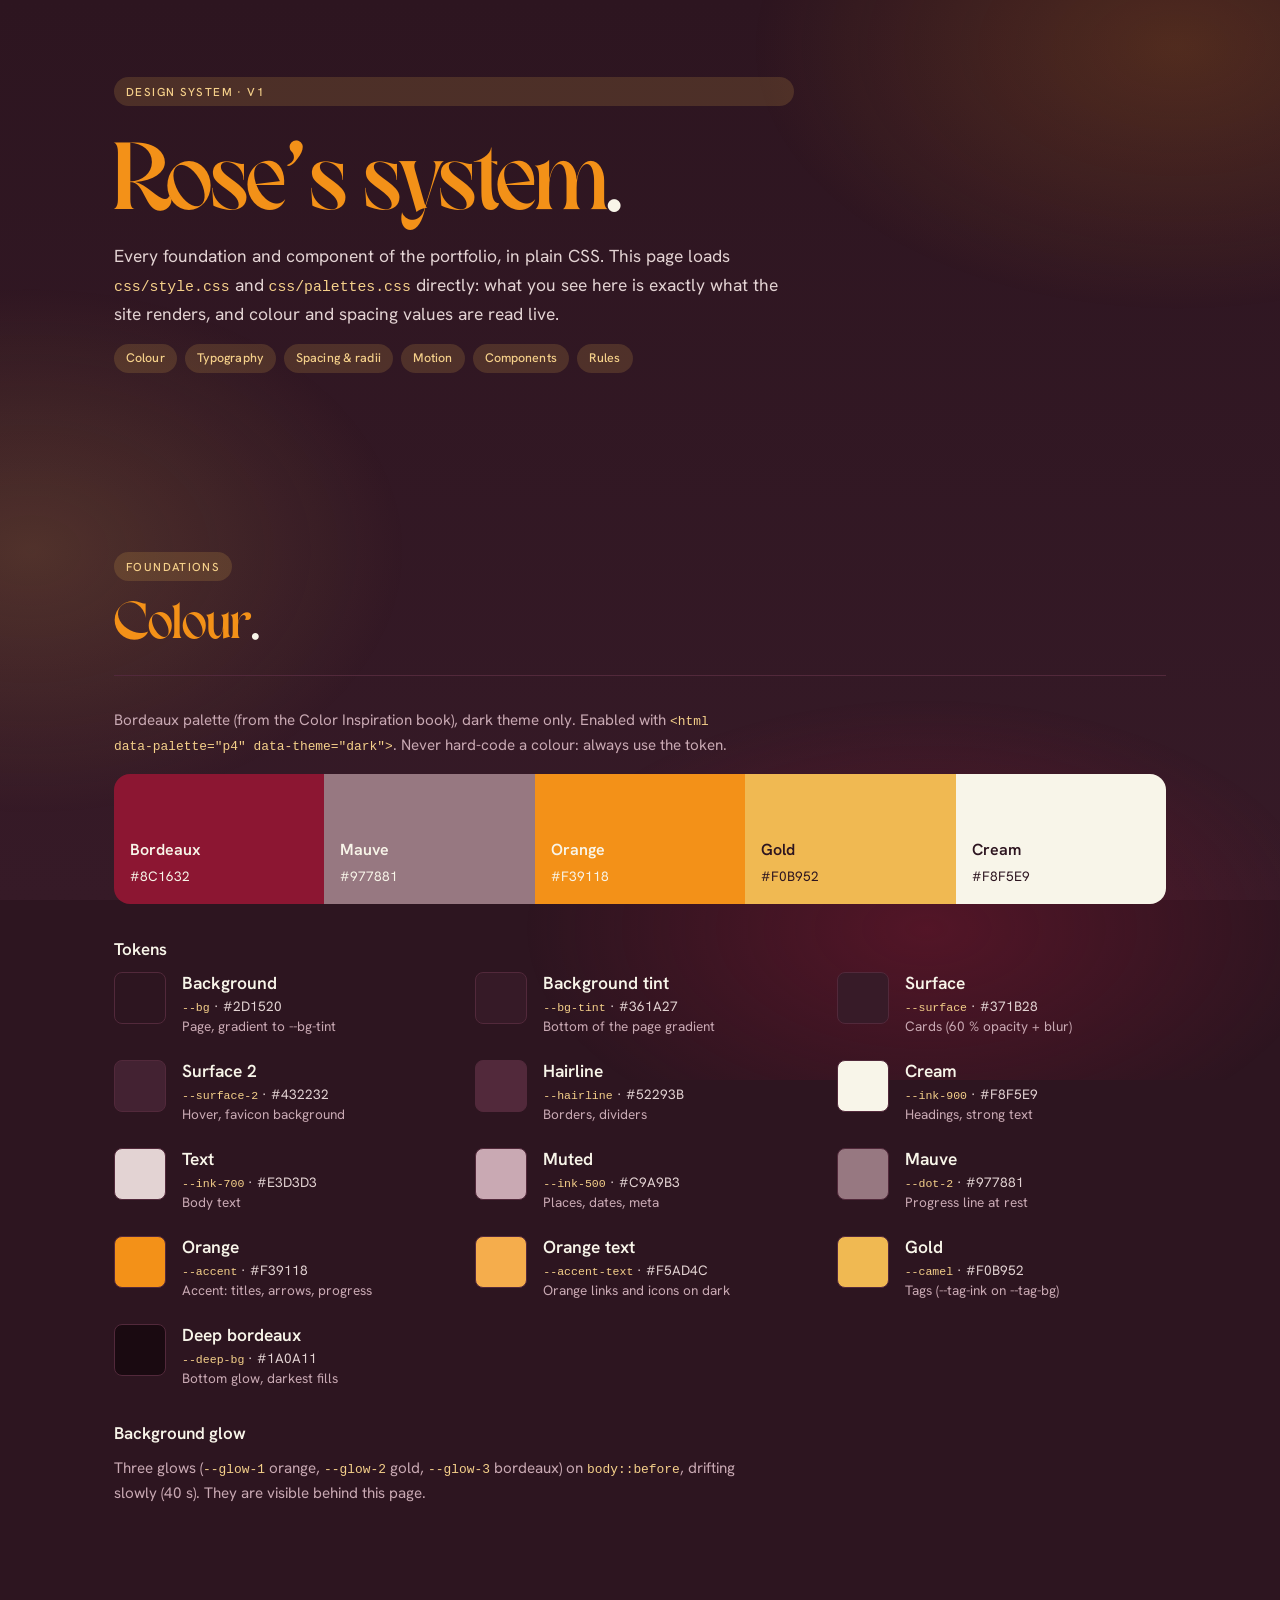
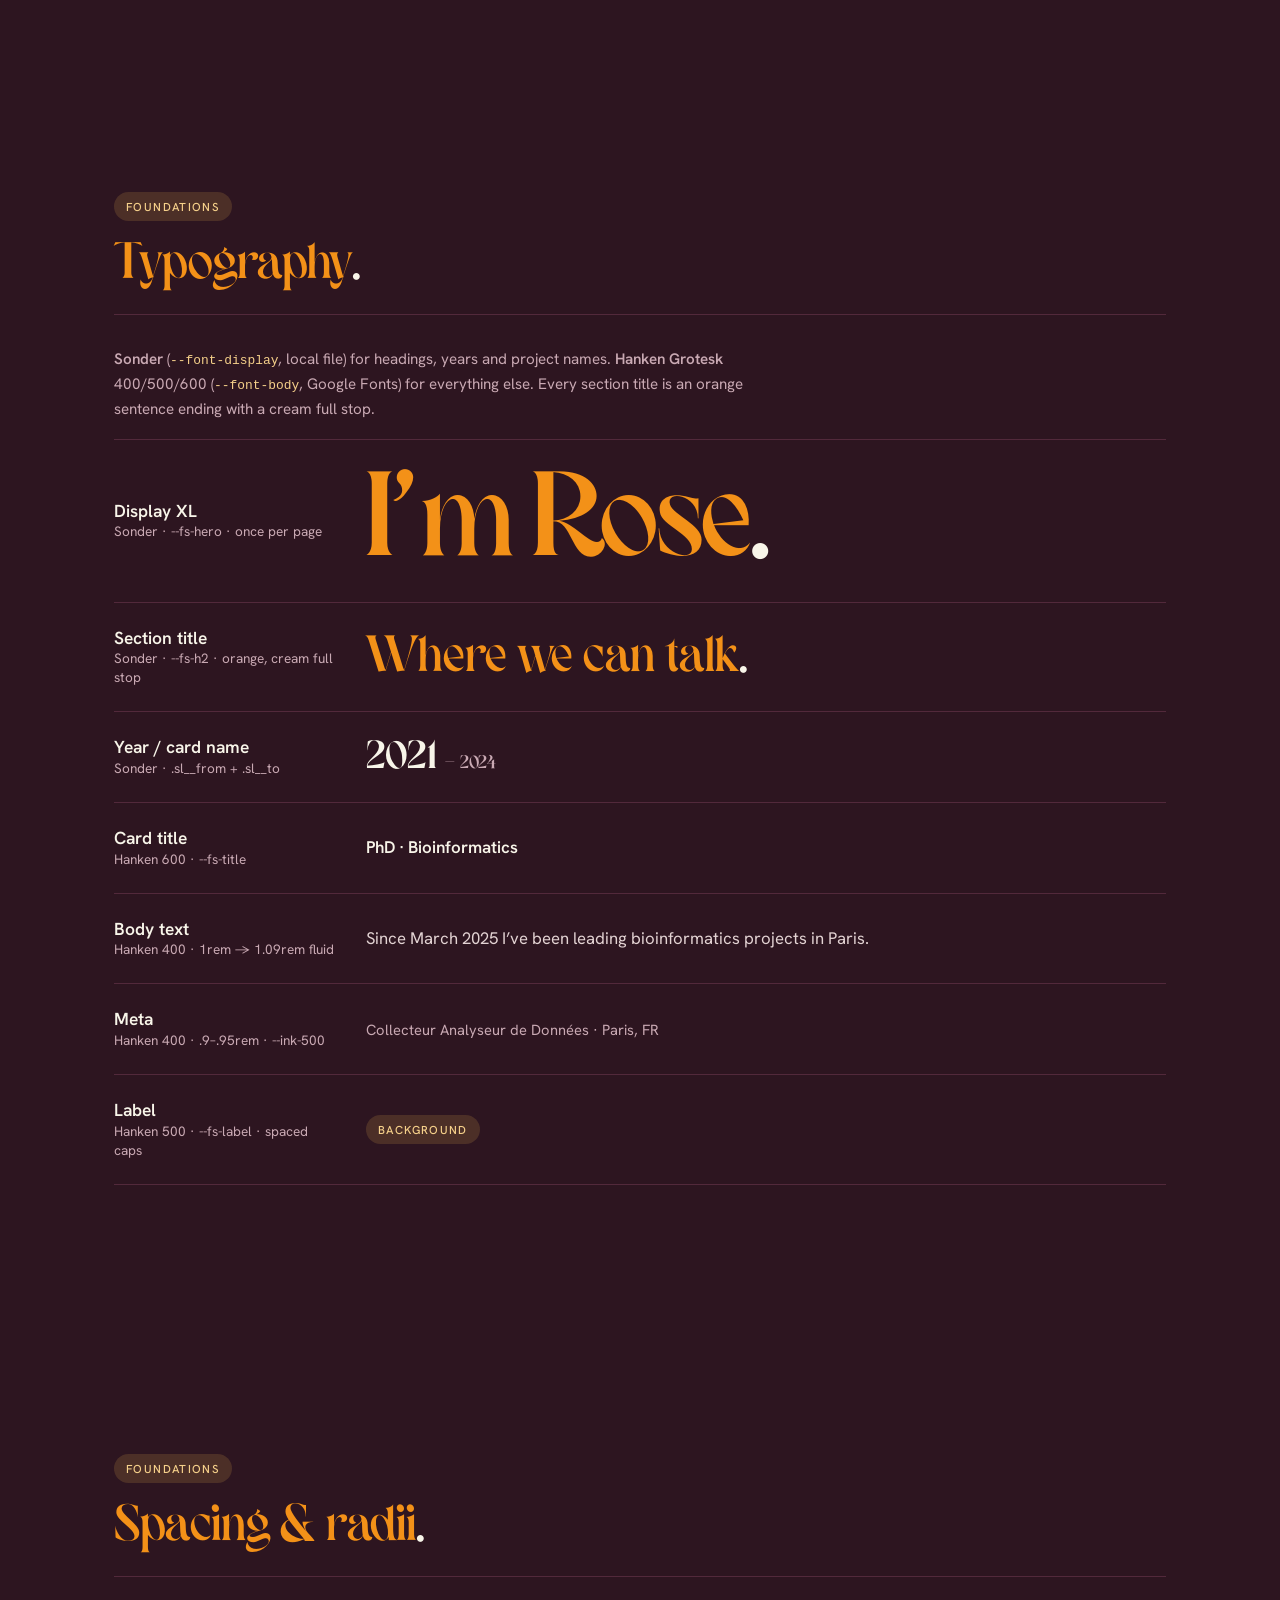
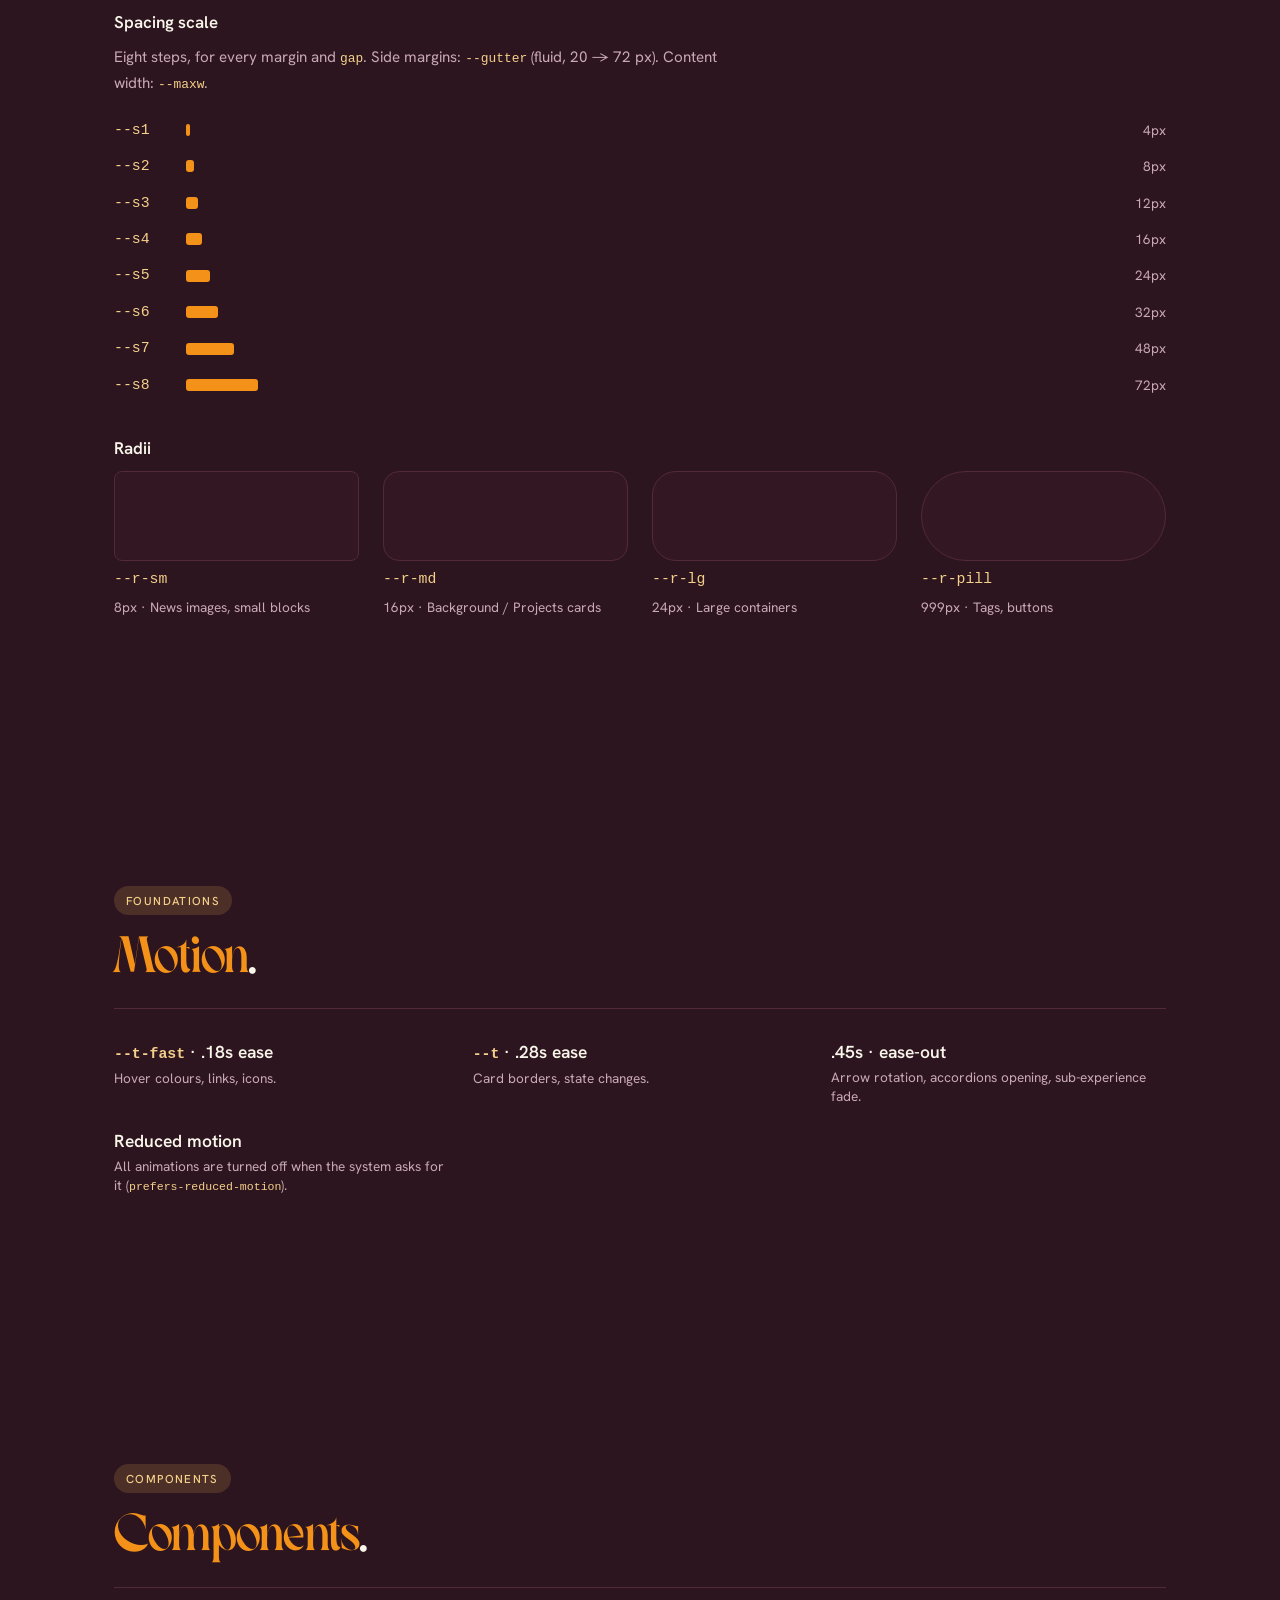
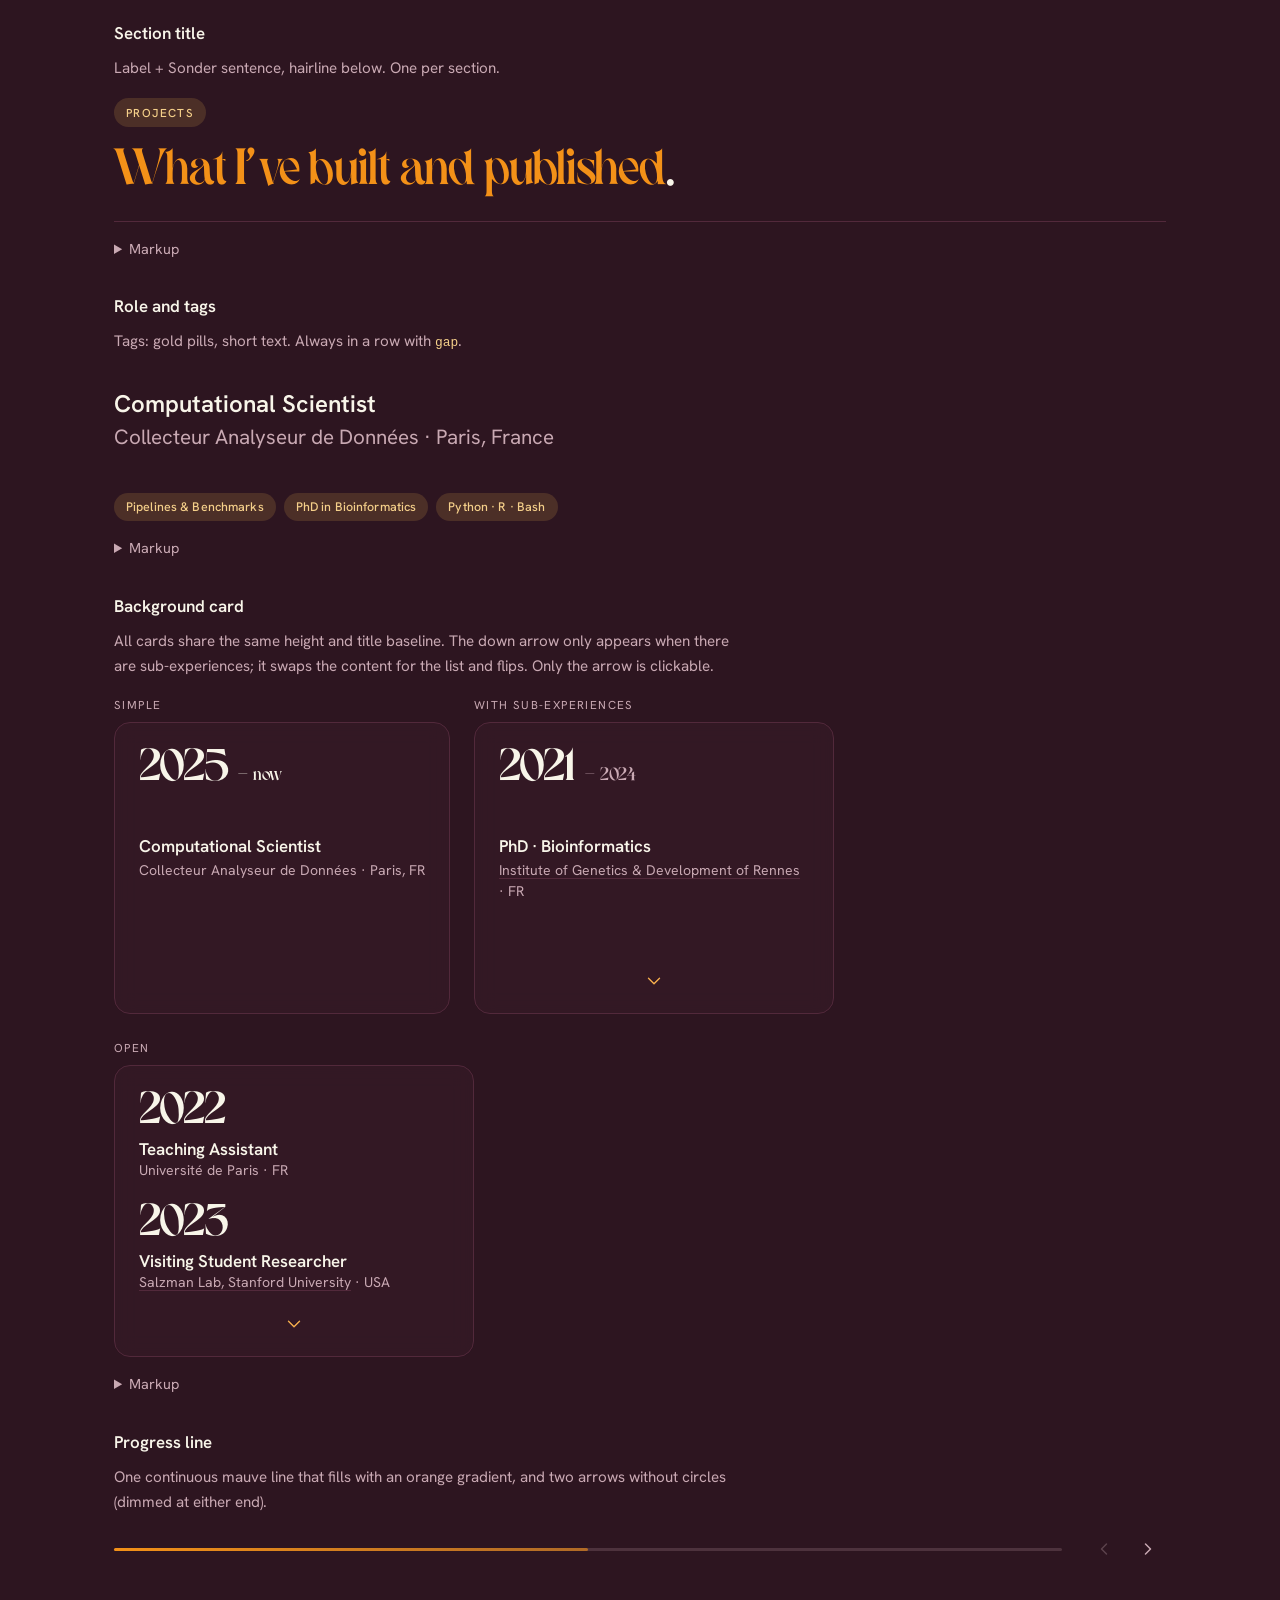
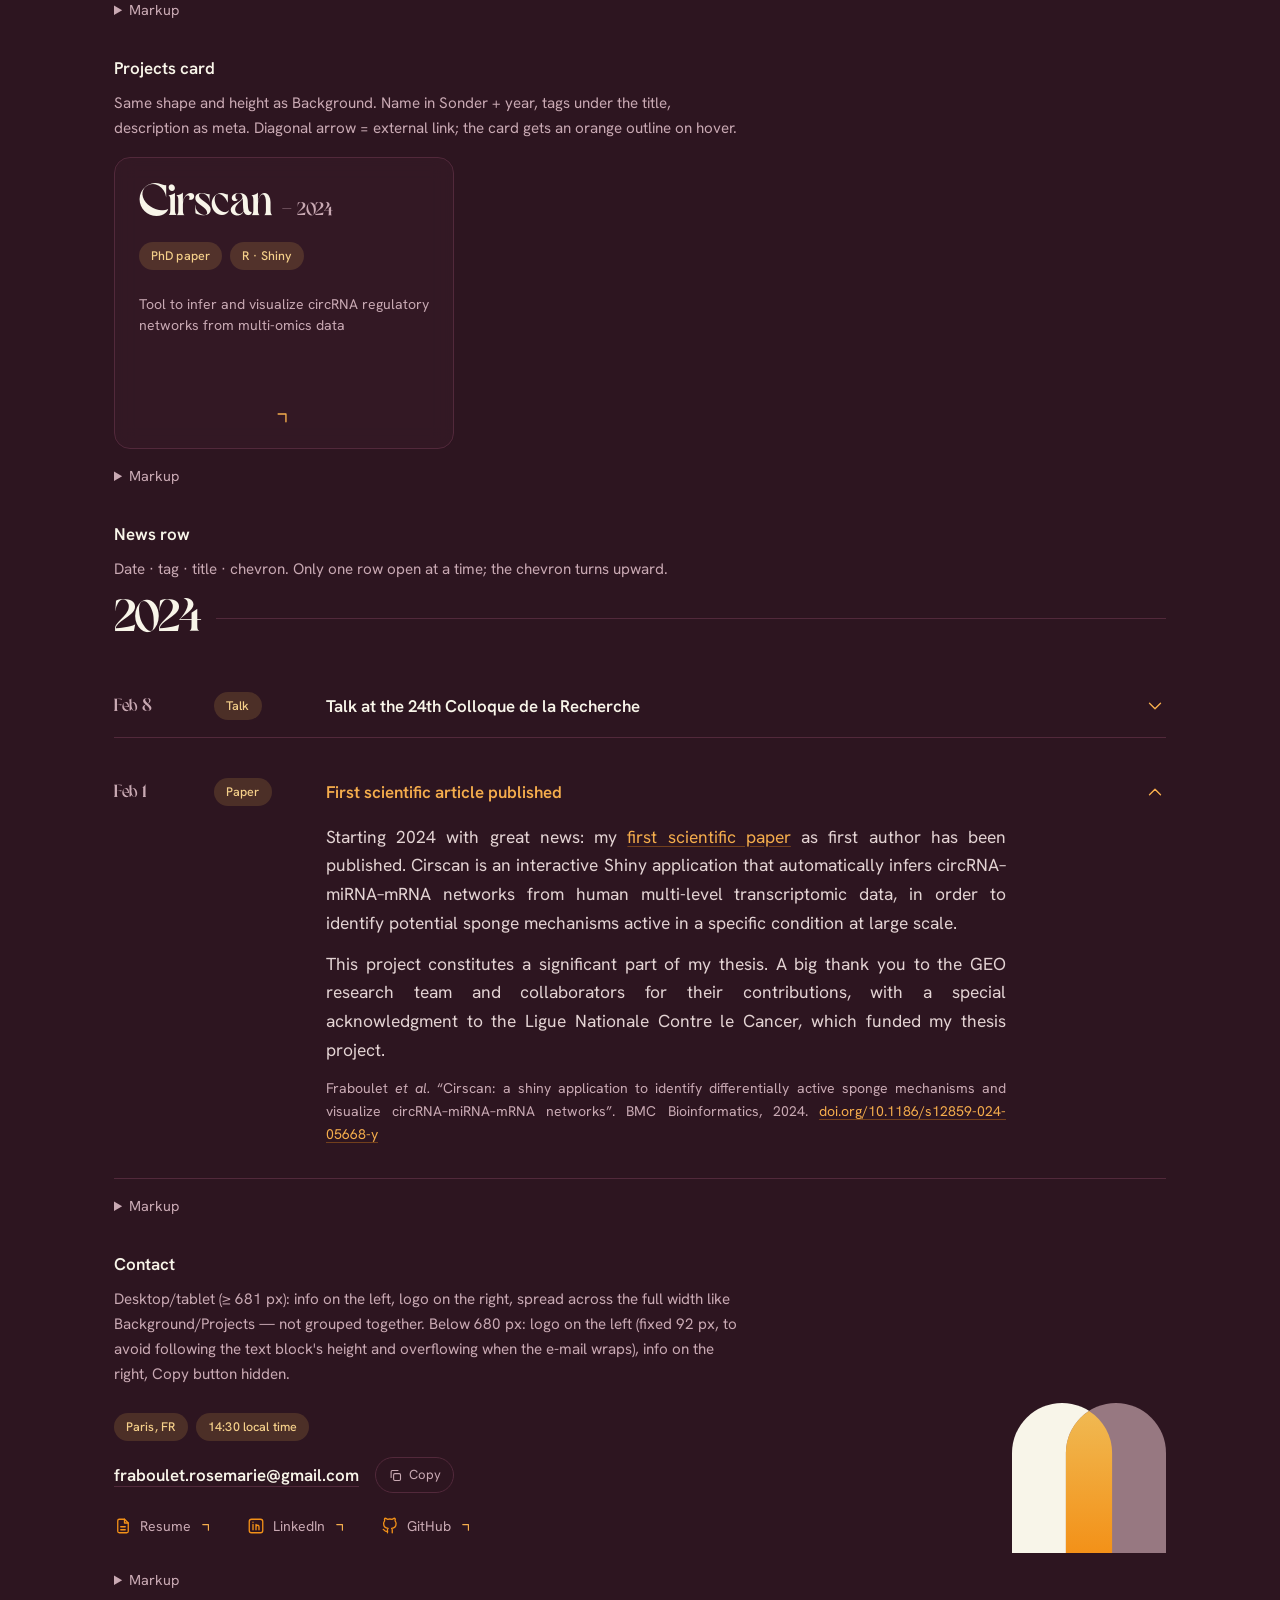
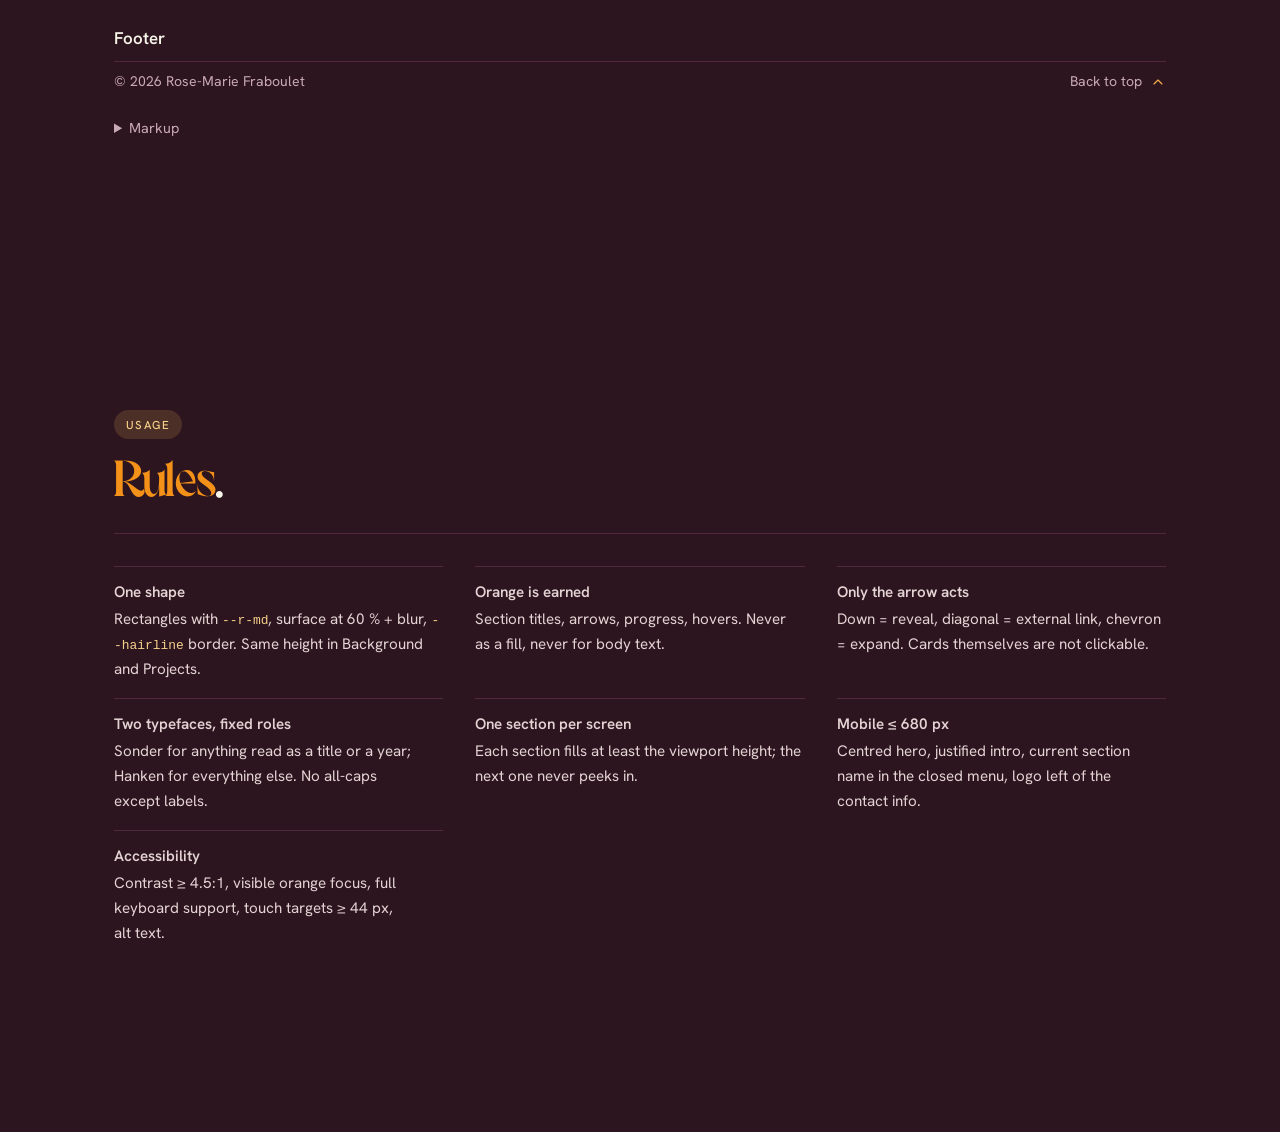
==== commit 677ed1cc: "refactor: remove unused theme toggle styles and palettes" ====
--- a/design-system.html
+++ b/design-system.html
@@ -73,7 +73,7 @@
 <div class="ds-brand"><div class="ds-brand__c" style="background:#8C1632;color:#f8f5e9"><span>Bordeaux</span><span>#8C1632</span></div><div class="ds-brand__c" style="background:#977881;color:#f8f5e9"><span>Mauve</span><span>#977881</span></div><div class="ds-brand__c" style="background:#F39118;color:#f8f5e9"><span>Orange</span><span>#F39118</span></div><div class="ds-brand__c" style="background:#F0B952;color:#2d1520"><span>Gold</span><span>#F0B952</span></div><div class="ds-brand__c" style="background:#F8F5E9;color:#2d1520"><span>Cream</span><span>#F8F5E9</span></div></div>
 <p class="ds-sub">Tokens</p>
 <div class="ds-grid"><div class="ds-sw"><span class="ds-sw__chip" style="background:var(--bg)"></span><div><p class="ds-sw__n">Background</p><p class="ds-sw__v"><code>--bg</code> · <span data-hex="--bg"></span></p><p class="ds-sw__u">Page, gradient to --bg-tint</p></div></div><div class="ds-sw"><span class="ds-sw__chip" style="background:var(--bg-tint)"></span><div><p class="ds-sw__n">Background tint</p><p class="ds-sw__v"><code>--bg-tint</code> · <span data-hex="--bg-tint"></span></p><p class="ds-sw__u">Bottom of the page gradient</p></div></div><div class="ds-sw"><span class="ds-sw__chip" style="background:var(--surface)"></span><div><p class="ds-sw__n">Surface</p><p class="ds-sw__v"><code>--surface</code> · <span data-hex="--surface"></span></p><p class="ds-sw__u">Cards (60 % opacity + blur)</p></div></div><div class="ds-sw"><span class="ds-sw__chip" style="background:var(--surface-2)"></span><div><p class="ds-sw__n">Surface 2</p><p class="ds-sw__v"><code>--surface-2</code> · <span data-hex="--surface-2"></span></p><p class="ds-sw__u">Hover, favicon background</p></div></div><div class="ds-sw"><span class="ds-sw__chip" style="background:var(--hairline)"></span><div><p class="ds-sw__n">Hairline</p><p class="ds-sw__v"><code>--hairline</code> · <span data-hex="--hairline"></span></p><p class="ds-sw__u">Borders, dividers</p></div></div><div class="ds-sw"><span class="ds-sw__chip" style="background:var(--ink-900)"></span><div><p class="ds-sw__n">Cream</p><p class="ds-sw__v"><code>--ink-900</code> · <span data-hex="--ink-900"></span></p><p class="ds-sw__u">Headings, strong text</p></div></div><div class="ds-sw"><span class="ds-sw__chip" style="background:var(--ink-700)"></span><div><p class="ds-sw__n">Text</p><p class="ds-sw__v"><code>--ink-700</code> · <span data-hex="--ink-700"></span></p><p class="ds-sw__u">Body text</p></div></div><div class="ds-sw"><span class="ds-sw__chip" style="background:var(--ink-500)"></span><div><p class="ds-sw__n">Muted</p><p class="ds-sw__v"><code>--ink-500</code> · <span data-hex="--ink-500"></span></p><p class="ds-sw__u">Places, dates, meta</p></div></div><div class="ds-sw"><span class="ds-sw__chip" style="background:var(--dot-2)"></span><div><p class="ds-sw__n">Mauve</p><p class="ds-sw__v"><code>--dot-2</code> · <span data-hex="--dot-2"></span></p><p class="ds-sw__u">Progress line at rest</p></div></div><div class="ds-sw"><span class="ds-sw__chip" style="background:var(--accent)"></span><div><p class="ds-sw__n">Orange</p><p class="ds-sw__v"><code>--accent</code> · <span data-hex="--accent"></span></p><p class="ds-sw__u">Accent: titles, arrows, progress</p></div></div><div class="ds-sw"><span class="ds-sw__chip" style="background:var(--accent-text)"></span><div><p class="ds-sw__n">Orange text</p><p class="ds-sw__v"><code>--accent-text</code> · <span data-hex="--accent-text"></span></p><p class="ds-sw__u">Orange links and icons on dark</p></div></div><div class="ds-sw"><span class="ds-sw__chip" style="background:var(--camel)"></span><div><p class="ds-sw__n">Gold</p><p class="ds-sw__v"><code>--camel</code> · <span data-hex="--camel"></span></p><p class="ds-sw__u">Tags (--tag-ink on --tag-bg)</p></div></div><div class="ds-sw"><span class="ds-sw__chip" style="background:var(--deep-bg)"></span><div><p class="ds-sw__n">Deep bordeaux</p><p class="ds-sw__v"><code>--deep-bg</code> · <span data-hex="--deep-bg"></span></p><p class="ds-sw__u">Bottom glow, darkest fills</p></div></div></div>
-<p class="ds-sub">Background light</p>
+<p class="ds-sub">Background glow</p>
 <p class="ds-note">Three glows (<code>--glow-1</code> orange, <code>--glow-2</code> gold, <code>--glow-3</code> bordeaux) on <code>body::before</code>, drifting slowly (40 s). They are visible behind this page.</p>
 </section>
 
@@ -187,8 +187,8 @@
 
 <p class="ds-sub">Contact</p>
 <p class="ds-note">Desktop/tablet (≥ 681 px): info on the left, logo on the right, spread across the full width like Background/Projects — not grouped together. Below 680 px: logo on the left (fixed 92 px, to avoid following the text block's height and overflowing when the e-mail wraps), info on the right, Copy button hidden.</p>
-<div class="ds-demo ds-demo--col"><div class="cv-b"><div class="contact-mark cv-b__logo" aria-hidden="true"><img src="img/logo.svg" alt="" width="150" height="146"></div><div class="cp-b"><div class="cp-tags"><span class="tag">Paris, FR</span><span class="tag"><time >14:30</time>&nbsp;local time</span></div><div class="cp-b__mailrow"><a class="cp-b__mail" href="mailto:fraboulet.rosemarie@gmail.com">fraboulet.rosemarie<wbr>@gmail.com</a><button type="button" class="cp-copy" data-copy="fraboulet.rosemarie@gmail.com" aria-label="Copy email address"><svg viewBox="0 0 24 24" fill="none" stroke="currentColor" stroke-width="1.75" stroke-linecap="round" stroke-linejoin="round" aria-hidden="true"><rect x="9" y="9" width="11" height="11" rx="2"></rect><path d="M5 15V6a2 2 0 0 1 2-2h9"></path></svg><span class="cp-copy__txt">Copy</span></button></div><div class="cp-b__row"><a href="cv/resume_rose-marie_fraboulet_en.pdf" target="_blank" rel="noopener"><svg viewBox="0 0 24 24" fill="none" stroke="currentColor" stroke-width="1.75" stroke-linecap="round" stroke-linejoin="round" aria-hidden="true"><path d="M14 3H7a2 2 0 0 0-2 2v14a2 2 0 0 0 2 2h10a2 2 0 0 0 2-2V8z"></path><path d="M14 3v5h5M9 13h6M9 17h6"></path></svg><span>Resume</span><svg class="cp-diag" viewBox="0 0 24 24" fill="none" stroke="currentColor" stroke-width="1.75" stroke-linecap="round" stroke-linejoin="round" aria-hidden="true"><path d="M9 6l6 6-6 6"></path></svg></a><a href="https://www.linkedin.com/in/r-mfraboulet/" target="_blank" rel="noopener"><svg viewBox="0 0 24 24" fill="none" stroke="currentColor" stroke-width="1.75" stroke-linecap="round" stroke-linejoin="round" aria-hidden="true"><rect x="3" y="3" width="18" height="18" rx="3"></rect><path d="M8 10v7M8 7v.01M12 17v-4a2 2 0 0 1 4 0v4M12 10v7"></path></svg><span>LinkedIn</span><svg class="cp-diag" viewBox="0 0 24 24" fill="none" stroke="currentColor" stroke-width="1.75" stroke-linecap="round" stroke-linejoin="round" aria-hidden="true"><path d="M9 6l6 6-6 6"></path></svg></a><a href="https://github.com/roma-rin" target="_blank" rel="noopener"><svg viewBox="0 0 24 24" fill="none" stroke="currentColor" stroke-width="1.75" stroke-linecap="round" stroke-linejoin="round" aria-hidden="true"><path d="M9 19c-4 1.3-4-2-6-2.5M15 21v-3.5a3 3 0 0 0-.9-2.3c3-.3 6-1.5 6-6.5a5 5 0 0 0-1.4-3.5 4.6 4.6 0 0 0-.1-3.5s-1.1-.3-3.6 1.4a12.4 12.4 0 0 0-6.4 0C6.1 1.4 5 1.7 5 1.7a4.6 4.6 0 0 0-.1 3.5A5 5 0 0 0 3.5 8.7c0 5 3 6.2 6 6.5a3 3 0 0 0-.9 2.3V21"></path></svg><span>GitHub</span><svg class="cp-diag" viewBox="0 0 24 24" fill="none" stroke="currentColor" stroke-width="1.75" stroke-linecap="round" stroke-linejoin="round" aria-hidden="true"><path d="M9 6l6 6-6 6"></path></svg></a></div></div></div></div>
-<details class="ds-code"><summary>Markup</summary><pre><code>&lt;div class="cv-b"&gt;&lt;div class="contact-mark cv-b__logo" aria-hidden="true"&gt;&lt;img src="img/logo.svg" alt="" width="150" height="146"&gt;&lt;/div&gt;&lt;div class="cp-b"&gt;&lt;div class="cp-tags"&gt;&lt;span class="tag"&gt;Paris, FR&lt;/span&gt;&lt;span class="tag"&gt;&lt;time &gt;14:30&lt;/time&gt;&amp;nbsp;local time&lt;/span&gt;&lt;/div&gt;&lt;div class="cp-b__mailrow"&gt;&lt;a class="cp-b__mail" href="mailto:fraboulet.rosemarie@gmail.com"&gt;fraboulet.rosemarie&lt;wbr&gt;@gmail.com&lt;/a&gt;&lt;button type="button" class="cp-copy" data-copy="fraboulet.rosemarie@gmail.com" aria-label="Copy email address"&gt;&lt;svg&gt;…&lt;/svg&gt;&lt;span class="cp-copy__txt"&gt;Copy&lt;/span&gt;&lt;/button&gt;&lt;/div&gt;&lt;div class="cp-b__row"&gt;&lt;a href="cv/resume_rose-marie_fraboulet_en.pdf" target="_blank" rel="noopener"&gt;&lt;svg&gt;…&lt;/svg&gt;&lt;span&gt;Resume&lt;/span&gt;&lt;svg class="cp-diag"&gt;…&lt;/svg&gt;&lt;/a&gt;&lt;a href="https://www.linkedin.com/in/r-mfraboulet/" target="_blank" rel="noopener"&gt;&lt;svg&gt;…&lt;/svg&gt;&lt;span&gt;LinkedIn&lt;/span&gt;&lt;svg&gt;…&lt;/svg&gt;&lt;/a&gt;&lt;a href="https://github.com/roma-rin" target="_blank" rel="noopener"&gt;&lt;svg&gt;…&lt;/svg&gt;&lt;span&gt;GitHub&lt;/span&gt;&lt;svg&gt;…&lt;/svg&gt;&lt;/a&gt;&lt;/div&gt;&lt;/div&gt;&lt;/div&gt;</code></pre></details>
+<div class="ds-demo ds-demo--col"><div class="cv-b"><div class="contact-mark cv-b__logo" aria-hidden="true"><img src="img/logo.svg" alt="" width="150" height="146"></div><div class="cp-b"><div class="cp-tags"><span class="tag">Paris, FR</span><span class="tag"><time >14:30</time>&nbsp;local time</span></div><div class="cp-b__mailrow"><a class="cp-b__mail" href="mailto:fraboulet.rosemarie@gmail.com">fraboulet.rosemarie<wbr>@gmail.com</a><button type="button" class="cp-copy" data-copy="fraboulet.rosemarie@gmail.com" aria-label="Copy email address"><svg viewBox="0 0 24 24" fill="none" stroke="currentColor" stroke-width="1.75" stroke-linecap="round" stroke-linejoin="round" aria-hidden="true"><rect x="9" y="9" width="11" height="11" rx="2"></rect><path d="M5 15V6a2 2 0 0 1 2-2h9"></path></svg><span class="cp-copy__txt">Copy</span></button></div><div class="cp-b__row"><a href="resume/resume_rose-marie_fraboulet.pdf" target="_blank" rel="noopener"><svg viewBox="0 0 24 24" fill="none" stroke="currentColor" stroke-width="1.75" stroke-linecap="round" stroke-linejoin="round" aria-hidden="true"><path d="M14 3H7a2 2 0 0 0-2 2v14a2 2 0 0 0 2 2h10a2 2 0 0 0 2-2V8z"></path><path d="M14 3v5h5M9 13h6M9 17h6"></path></svg><span>Resume</span><svg class="cp-diag" viewBox="0 0 24 24" fill="none" stroke="currentColor" stroke-width="1.75" stroke-linecap="round" stroke-linejoin="round" aria-hidden="true"><path d="M9 6l6 6-6 6"></path></svg></a><a href="https://www.linkedin.com/in/r-mfraboulet/" target="_blank" rel="noopener"><svg viewBox="0 0 24 24" fill="none" stroke="currentColor" stroke-width="1.75" stroke-linecap="round" stroke-linejoin="round" aria-hidden="true"><rect x="3" y="3" width="18" height="18" rx="3"></rect><path d="M8 10v7M8 7v.01M12 17v-4a2 2 0 0 1 4 0v4M12 10v7"></path></svg><span>LinkedIn</span><svg class="cp-diag" viewBox="0 0 24 24" fill="none" stroke="currentColor" stroke-width="1.75" stroke-linecap="round" stroke-linejoin="round" aria-hidden="true"><path d="M9 6l6 6-6 6"></path></svg></a><a href="https://github.com/roma-rin" target="_blank" rel="noopener"><svg viewBox="0 0 24 24" fill="none" stroke="currentColor" stroke-width="1.75" stroke-linecap="round" stroke-linejoin="round" aria-hidden="true"><path d="M9 19c-4 1.3-4-2-6-2.5M15 21v-3.5a3 3 0 0 0-.9-2.3c3-.3 6-1.5 6-6.5a5 5 0 0 0-1.4-3.5 4.6 4.6 0 0 0-.1-3.5s-1.1-.3-3.6 1.4a12.4 12.4 0 0 0-6.4 0C6.1 1.4 5 1.7 5 1.7a4.6 4.6 0 0 0-.1 3.5A5 5 0 0 0 3.5 8.7c0 5 3 6.2 6 6.5a3 3 0 0 0-.9 2.3V21"></path></svg><span>GitHub</span><svg class="cp-diag" viewBox="0 0 24 24" fill="none" stroke="currentColor" stroke-width="1.75" stroke-linecap="round" stroke-linejoin="round" aria-hidden="true"><path d="M9 6l6 6-6 6"></path></svg></a></div></div></div></div>
+<details class="ds-code"><summary>Markup</summary><pre><code>&lt;div class="cv-b"&gt;&lt;div class="contact-mark cv-b__logo" aria-hidden="true"&gt;&lt;img src="img/logo.svg" alt="" width="150" height="146"&gt;&lt;/div&gt;&lt;div class="cp-b"&gt;&lt;div class="cp-tags"&gt;&lt;span class="tag"&gt;Paris, FR&lt;/span&gt;&lt;span class="tag"&gt;&lt;time &gt;14:30&lt;/time&gt;&amp;nbsp;local time&lt;/span&gt;&lt;/div&gt;&lt;div class="cp-b__mailrow"&gt;&lt;a class="cp-b__mail" href="mailto:fraboulet.rosemarie@gmail.com"&gt;fraboulet.rosemarie&lt;wbr&gt;@gmail.com&lt;/a&gt;&lt;button type="button" class="cp-copy" data-copy="fraboulet.rosemarie@gmail.com" aria-label="Copy email address"&gt;&lt;svg&gt;…&lt;/svg&gt;&lt;span class="cp-copy__txt"&gt;Copy&lt;/span&gt;&lt;/button&gt;&lt;/div&gt;&lt;div class="cp-b__row"&gt;&lt;a href="resume/resume_rose-marie_fraboulet.pdf" target="_blank" rel="noopener"&gt;&lt;svg&gt;…&lt;/svg&gt;&lt;span&gt;Resume&lt;/span&gt;&lt;svg class="cp-diag"&gt;…&lt;/svg&gt;&lt;/a&gt;&lt;a href="https://www.linkedin.com/in/r-mfraboulet/" target="_blank" rel="noopener"&gt;&lt;svg&gt;…&lt;/svg&gt;&lt;span&gt;LinkedIn&lt;/span&gt;&lt;svg&gt;…&lt;/svg&gt;&lt;/a&gt;&lt;a href="https://github.com/roma-rin" target="_blank" rel="noopener"&gt;&lt;svg&gt;…&lt;/svg&gt;&lt;span&gt;GitHub&lt;/span&gt;&lt;svg&gt;…&lt;/svg&gt;&lt;/a&gt;&lt;/div&gt;&lt;/div&gt;&lt;/div&gt;</code></pre></details>
 
 <p class="ds-sub">Footer</p>
 <div class="ds-demo ds-demo--col"><div class="site-footer" style="padding:0"><div class="ft"><p>&copy; <span id="year">2026</span> Rose-Marie Fraboulet</p><a class="ft__top" href="#top">Back to top<svg viewBox="0 0 24 24" fill="none" stroke="currentColor" stroke-width="1.75" stroke-linecap="round" stroke-linejoin="round" aria-hidden="true"><path d="M9 6l6 6-6 6"></path></svg></a></div></div></div>
--- a/css/style.css
+++ b/css/style.css
@@ -18,7 +18,7 @@
 :root{
   /* raw palette */
   --orange-500:#f47500;--orange-600:#d96704;--orange-ink:#a8500a;--orange-soft:#fdebda;
-  /* light surfaces */
+  /* base surfaces (the [data-theme="dark"] block below overrides most of these) */
   --bg:#fdf7f0;--bg-tint:#fbf8f5;
   --surface:#fffcf8;--surface-2:#fbf3ea;
   /* aubergine-pink ink: warm, pairs with the orange */
@@ -41,7 +41,7 @@
   --cap-bg:#f47500;--cap-ink:#3a1026;
   --tag-bg:#fbe1cc;--tag-ink:#7a3a12;
   --dot-2:#bc7f5b;--dot-3:#4a1f38;
-  /* background light glows */
+  /* background glows */
   --glow-1:rgba(244,117,0,.24);--glow-2:rgba(188,127,91,.30);--glow-3:rgba(253,196,140,.45);
   /* type: Sonder for display */
   --font-display:'SonderFont',Georgia,serif;
@@ -114,12 +114,6 @@
 .nav-link:hover{color:var(--text-title);background:var(--surface-2)}
 .nav-link.active{color:var(--accent-text);background:var(--accent-soft);font-weight:bold}
 .navbar-actions{display:flex;align-items:center;gap:var(--s1);padding-left:var(--s1);border-left:1px solid var(--hairline)}
-.icon-button{display:grid;place-items:center;width:34px;height:34px;border:none;border-radius:50%;background:transparent;color:var(--text-muted);transition:background var(--t-fast),color var(--t-fast)}
-.icon-button:hover{background:var(--surface-2);color:var(--text-title)}
-.icon-button svg{width:17px;height:17px}
-.theme-toggle .icon-moon{display:none}
-[data-theme="dark"] .theme-toggle .icon-sun{display:none}
-[data-theme="dark"] .theme-toggle .icon-moon{display:block}
 .nav-toggle{display:none;flex-direction:column;gap:4px;width:34px;height:34px;align-items:center;justify-content:center;border:none;background:transparent}
 .nav-toggle span{display:block;width:18px;height:1.5px;border-radius:2px;background:var(--text-body);transition:transform var(--t-fast),opacity var(--t-fast)}
 .nav-toggle[aria-expanded="true"] span:nth-child(1){transform:translateY(5.5px) rotate(45deg)}
--- a/css/palettes.css
+++ b/css/palettes.css
@@ -1,28 +1,8 @@
-/* Palettes from the book Color Inspiration, enabled via <html data-palette="pN"> */
-
-/* 1 · Safran — #D3946B #F8A916 #A04F4D */
-[data-palette="p1"]{--name:#dd8d06;--band-bg:#fbcf6a;--band-ink:#3d1717;--band-body:#4a2020;--band-muted:#5a2a1c;--band-line:#eab44a;--band-surface:#fde3a6;--deep-bg:#a04f4d;--deep-ink:#fff3e6;--deep-body:#f6d9cf;--deep-accent:#f8a916;--cap-bg:#a04f4d;--cap-ink:#fff3e6;--tag-bg:#f5dcc9;--tag-ink:#7a3d2a;--dot-2:#d3946b;--dot-3:#a04f4d;--bg:#fcf5ec;--bg-tint:#f9eedf;--surface:#fffaf3;--surface-2:#f7ecdf;--ink-900:#5a2626;--ink-700:#6e3f3d;--ink-500:#8a5436;--hairline:#ecdccb;--camel:#d3946b;--camel-deep:#8a5436;--accent:#f8a916;--accent-text:#a04f4d;--accent-soft:#fdecc8;--accent-display:#a04f4d;--on-accent:#5a2626;--grad-warm:linear-gradient(100deg,#f8a916 0%,#f0b24a 100%);--on-grad:#5a2626;--glow-1:rgba(248,169,22,.30);--glow-2:rgba(211,148,107,.32);--glow-3:rgba(160,79,77,.14)}
-[data-palette="p1"][data-theme="dark"]{--name:#f8a916;--band-bg:#3a2a1c;--band-line:#54402a;--band-surface:#44321f;--deep-bg:#1c1212;--deep-accent:#f8a916;--cap-bg:#f8a916;--cap-ink:#2a1d1c;--tag-bg:rgba(211,148,107,.2);--tag-ink:#eec3a4;--dot-2:#d3946b;--dot-3:#e08a87;--bg:#2a1d1c;--bg-tint:#322322;--surface:#332423;--surface-2:#3e2d2b;--ink-900:#f8ece6;--ink-700:#e0c8bd;--ink-500:#d8a888;--hairline:#4d3935;--camel:#d3946b;--camel-deep:#d8a888;--accent:#f8a916;--accent-text:#fbc052;--accent-soft:rgba(248,169,22,.15);--accent-display:#f8a916;--on-accent:#2a1d1c;--glow-1:rgba(248,169,22,.20);--glow-2:rgba(211,148,107,.18);--glow-3:rgba(160,79,77,.22)}
-
-/* 2 · Terracotta — #D55840 #F19B66 #9D461B #F4D195 #E7A34E (#825242) */
-[data-palette="p2"]{--name:#d55840;--band-bg:#f4d195;--band-ink:#3f1d10;--band-body:#5a2c18;--band-muted:#6e4020;--band-line:#e6bd78;--band-surface:#f9e3b8;--deep-bg:#9d461b;--deep-ink:#fff4ea;--deep-body:#f7d9c6;--deep-accent:#f4d195;--cap-bg:#d55840;--cap-ink:#fff4ea;--tag-bg:#fbd9c4;--tag-ink:#8a3a18;--dot-2:#e7a34e;--dot-3:#825242;--bg:#fcf3e6;--bg-tint:#f9ebd6;--surface:#fffaf1;--surface-2:#f8ead3;--ink-900:#3f1d10;--ink-700:#6a3a24;--ink-500:#825242;--hairline:#efdcc0;--camel:#e7a34e;--camel-deep:#825242;--accent:#d55840;--accent-text:#9d461b;--accent-soft:#fbe0d2;--accent-display:#d55840;--on-accent:#fff8f1;--grad-warm:linear-gradient(100deg,#d55840 0%,#9d461b 100%);--on-grad:#fff8f1;--glow-1:rgba(241,155,102,.34);--glow-2:rgba(244,209,149,.55);--glow-3:rgba(213,88,64,.14)}
-[data-palette="p2"][data-theme="dark"]{--name:#f19b66;--band-bg:#3a2618;--band-line:#56392a;--band-surface:#452e1f;--deep-bg:#1d110b;--deep-accent:#f4d195;--cap-bg:#f19b66;--cap-ink:#2b1a12;--tag-bg:rgba(241,155,102,.18);--tag-ink:#f7c3a0;--dot-2:#e7a34e;--dot-3:#f4d195;--bg:#2b1a12;--bg-tint:#342118;--surface:#35221a;--surface-2:#412c21;--ink-900:#fbeee4;--ink-700:#e7cdb9;--ink-500:#e0ad85;--hairline:#50372a;--camel:#e7a34e;--camel-deep:#e7a34e;--accent:#f19b66;--accent-text:#f4b68a;--accent-soft:rgba(241,155,102,.15);--accent-display:#f19b66;--on-accent:#2b1a12;--glow-1:rgba(241,155,102,.22);--glow-2:rgba(231,163,78,.16);--glow-3:rgba(213,88,64,.20)}
-
-/* 3 · Atlantique — #143C54 #AA4B1F #F9B119 #A5D1B5 #878495 (#234093) */
-[data-palette="p3"]{--name:#c4561d;--band-bg:#a5d1b5;--band-ink:#0f2e40;--band-body:#1d3f4f;--band-muted:#2c4f55;--band-line:#8cbd9f;--band-surface:#c9e5d3;--deep-bg:#143c54;--deep-ink:#f4f6f2;--deep-body:#c4d2da;--deep-accent:#f9b119;--cap-bg:#f9b119;--cap-ink:#143c54;--tag-bg:#dde0ea;--tag-ink:#234093;--dot-2:#234093;--dot-3:#aa4b1f;--bg:#f6f4ef;--bg-tint:#efeee7;--surface:#fdfcf8;--surface-2:#eeede6;--ink-900:#143c54;--ink-700:#34546a;--ink-500:#5f5c6e;--hairline:#dfdfd8;--camel:#a5d1b5;--camel-deep:#234093;--accent:#f9b119;--accent-text:#aa4b1f;--accent-soft:#fdefcc;--accent-display:#aa4b1f;--on-accent:#143c54;--grad-warm:linear-gradient(100deg,#f9b119 0%,#f6c55a 100%);--on-grad:#143c54;--glow-1:rgba(249,177,25,.28);--glow-2:rgba(165,209,181,.50);--glow-3:rgba(135,132,149,.20)}
-[data-palette="p3"][data-theme="dark"]{--name:#f9b119;--band-bg:#1d4150;--band-line:#2f5a66;--band-surface:#24505f;--deep-bg:#0c1f2b;--deep-accent:#f9b119;--cap-bg:#f9b119;--cap-ink:#143c54;--tag-bg:rgba(165,209,181,.16);--tag-ink:#c9e5d3;--dot-2:#a5d1b5;--dot-3:#e0875a;--bg:#16303f;--bg-tint:#1a3849;--surface:#1c3a4c;--surface-2:#23455a;--ink-900:#eef3f6;--ink-700:#c4d2da;--ink-500:#a5d1b5;--hairline:#305166;--camel:#a5d1b5;--camel-deep:#a5d1b5;--accent:#f9b119;--accent-text:#fbc752;--accent-soft:rgba(249,177,25,.15);--accent-display:#f9b119;--on-accent:#143c54;--glow-1:rgba(249,177,25,.18);--glow-2:rgba(165,209,181,.18);--glow-3:rgba(170,75,31,.22)}
+/* Bordeaux palette (p4, from the book Color Inspiration), enabled via <html data-palette="p4" data-theme="dark">. */
 
 /* 4 · Bordeaux — #8C1632 #E94B48 #F39118 #F0B952 #F8F5E9 (#977881) */
 [data-palette="p4"]{--name:#f39118;--band-bg:#f6d596;--band-ink:#5e0f22;--band-body:#6e2032;--band-muted:#7a3040;--band-line:#e4bc6e;--band-surface:#fae5b5;--deep-bg:#8c1632;--deep-ink:#f8f5e9;--deep-body:#efd3d3;--deep-accent:#f0b952;--cap-bg:#f39118;--cap-ink:#3a0714;--tag-bg:#eadfe2;--tag-ink:#6e2a3c;--dot-2:#977881;--dot-3:#977881;--bg:#f8f5e9;--bg-tint:#f3eedd;--surface:#fdfbf3;--surface-2:#f1ecdc;--ink-900:#5e0f22;--ink-700:#7a2d40;--ink-500:#7a5c66;--hairline:#e6dfd0;--camel:#f0b952;--camel-deep:#8c1632;--accent:#f39118;--accent-text:#8c1632;--accent-soft:#fce8cb;--accent-display:#8c1632;--on-accent:#5e0f22;--grad-warm:linear-gradient(100deg,#a81c3d 0%,#8c1632 100%);--on-grad:#fff8f1;--glow-1:rgba(243,145,24,.26);--glow-2:rgba(240,185,82,.40);--glow-3:rgba(151,120,129,.22)}
 [data-palette="p4"][data-theme="dark"]{--name:#f39118;--band-bg:#3d1e28;--band-line:#5a2c3b;--band-surface:#472431;--deep-bg:#1a0a11;--deep-accent:#f0b952;--cap-bg:#f39118;--cap-ink:#1a0a11;--tag-bg:rgba(240,185,82,.16);--tag-ink:#f5d08a;--dot-2:#977881;--dot-3:#977881;--bg:#2d1520;--bg-tint:#361a27;--surface:#371b28;--surface-2:#432232;--ink-900:#f8f5e9;--ink-700:#e3d3d3;--ink-500:#c9a9b3;--hairline:#52293b;--camel:#f0b952;--camel-deep:#f0b952;--accent:#f39118;--accent-text:#f5ad4c;--accent-soft:rgba(243,145,24,.15);--accent-display:#f0b952;--on-accent:#2d1520;--glow-1:rgba(243,145,24,.18);--glow-2:rgba(240,185,82,.16);--glow-3:rgba(140,22,50,.40)}
 
-/* 5 · Pastel — #D55840 #F4A28A #FDDEBB #8FC7ED #DD962D (#9F7A91) */
-[data-palette="p5"]{--name:#d55840;--band-bg:#cfe6f7;--band-ink:#2c2438;--band-body:#3e3450;--band-muted:#4a4660;--band-line:#a9d2ef;--band-surface:#e6f2fb;--deep-bg:#6e4f63;--deep-ink:#fff6ef;--deep-body:#f0dde6;--deep-accent:#fddebb;--cap-bg:#f4a28a;--cap-ink:#3e2838;--tag-bg:#fddebb;--tag-ink:#7a4a14;--dot-2:#8fc7ed;--dot-3:#9f7a91;--bg:#fef6ec;--bg-tint:#fdefe0;--surface:#fffbf5;--surface-2:#fbecdb;--ink-900:#3e2838;--ink-700:#5e4556;--ink-500:#7d5f72;--hairline:#efdfd6;--camel:#8fc7ed;--camel-deep:#3a6f93;--accent:#dd962d;--accent-text:#b44a34;--accent-soft:#fde4d9;--accent-display:#d55840;--on-accent:#3e2838;--grad-warm:linear-gradient(100deg,#d55840 0%,#b44a34 100%);--on-grad:#fff8f1;--glow-1:rgba(244,162,138,.40);--glow-2:rgba(143,199,237,.38);--glow-3:rgba(253,222,187,.70)}
-[data-palette="p5"][data-theme="dark"]{--name:#f4a28a;--band-bg:#2a3040;--band-line:#3e4a5e;--band-surface:#323a4c;--deep-bg:#1c1520;--deep-accent:#fddebb;--cap-bg:#f4a28a;--cap-ink:#2a2130;--tag-bg:rgba(253,222,187,.14);--tag-ink:#fddebb;--dot-2:#8fc7ed;--dot-3:#c9a9bb;--bg:#2a2130;--bg-tint:#322838;--surface:#33293a;--surface-2:#3e3246;--ink-900:#fbf0ec;--ink-700:#e2cfd8;--ink-500:#c9a9bb;--hairline:#4b3d52;--camel:#8fc7ed;--camel-deep:#8fc7ed;--accent:#dd962d;--accent-text:#f4a28a;--accent-soft:rgba(244,162,138,.15);--accent-display:#f4a28a;--on-accent:#2a2130;--glow-1:rgba(244,162,138,.22);--glow-2:rgba(143,199,237,.18);--glow-3:rgba(159,122,145,.28)}
-
-/* 6 · Pop — #C0221A #E25E3C #FECD65 #BAE1F9 #FEF0D3 (#C87147) */
-[data-palette="p6"]{--name:#c0221a;--band-bg:#bae1f9;--band-ink:#3a0e0a;--band-body:#4a1c16;--band-muted:#5a2a20;--band-line:#93cdf0;--band-surface:#daeffc;--deep-bg:#c0221a;--deep-ink:#fff8ea;--deep-body:#fde1d0;--deep-accent:#fecd65;--cap-bg:#fecd65;--cap-ink:#3a0e0a;--tag-bg:#fde2d6;--tag-ink:#a51c15;--dot-2:#c87147;--dot-3:#c0221a;--bg:#fff8ea;--bg-tint:#fef0d3;--surface:#fffcf4;--surface-2:#fdf0d6;--ink-900:#3a0e0a;--ink-700:#5f2a22;--ink-500:#8a4a2e;--hairline:#f0e0c4;--camel:#c87147;--camel-deep:#8a4a2e;--accent:#e25e3c;--accent-text:#c0221a;--accent-soft:#fde2d6;--accent-display:#c0221a;--on-accent:#fff8f1;--grad-warm:linear-gradient(100deg,#e25e3c 0%,#c0221a 100%);--on-grad:#fff8f1;--glow-1:rgba(254,205,101,.50);--glow-2:rgba(186,225,249,.60);--glow-3:rgba(226,94,60,.16)}
-[data-palette="p6"][data-theme="dark"]{--name:#f0765a;--band-bg:#1f3340;--band-line:#2e4a5c;--band-surface:#263e4e;--deep-bg:#1a0a08;--deep-accent:#fecd65;--cap-bg:#fecd65;--cap-ink:#2d1612;--tag-bg:rgba(226,94,60,.18);--tag-ink:#f6b09a;--dot-2:#fecd65;--dot-3:#bae1f9;--bg:#2d1612;--bg-tint:#361c16;--surface:#381d17;--surface-2:#44251e;--ink-900:#fef0d3;--ink-700:#eed3b8;--ink-500:#d9a07e;--hairline:#553127;--camel:#c87147;--camel-deep:#d9a07e;--accent:#e25e3c;--accent-text:#fecd65;--accent-soft:rgba(254,205,101,.12);--accent-display:#f0765a;--on-accent:#2d1612;--glow-1:rgba(254,205,101,.16);--glow-2:rgba(186,225,249,.14);--glow-3:rgba(192,34,26,.30)}
-
 /* in dark mode, the bands reuse the theme's ink colors */
 html[data-theme="dark"]{--band-ink:var(--ink-900);--band-body:var(--ink-700);--band-muted:var(--ink-500);--deep-ink:var(--ink-900);--deep-body:var(--ink-700)}
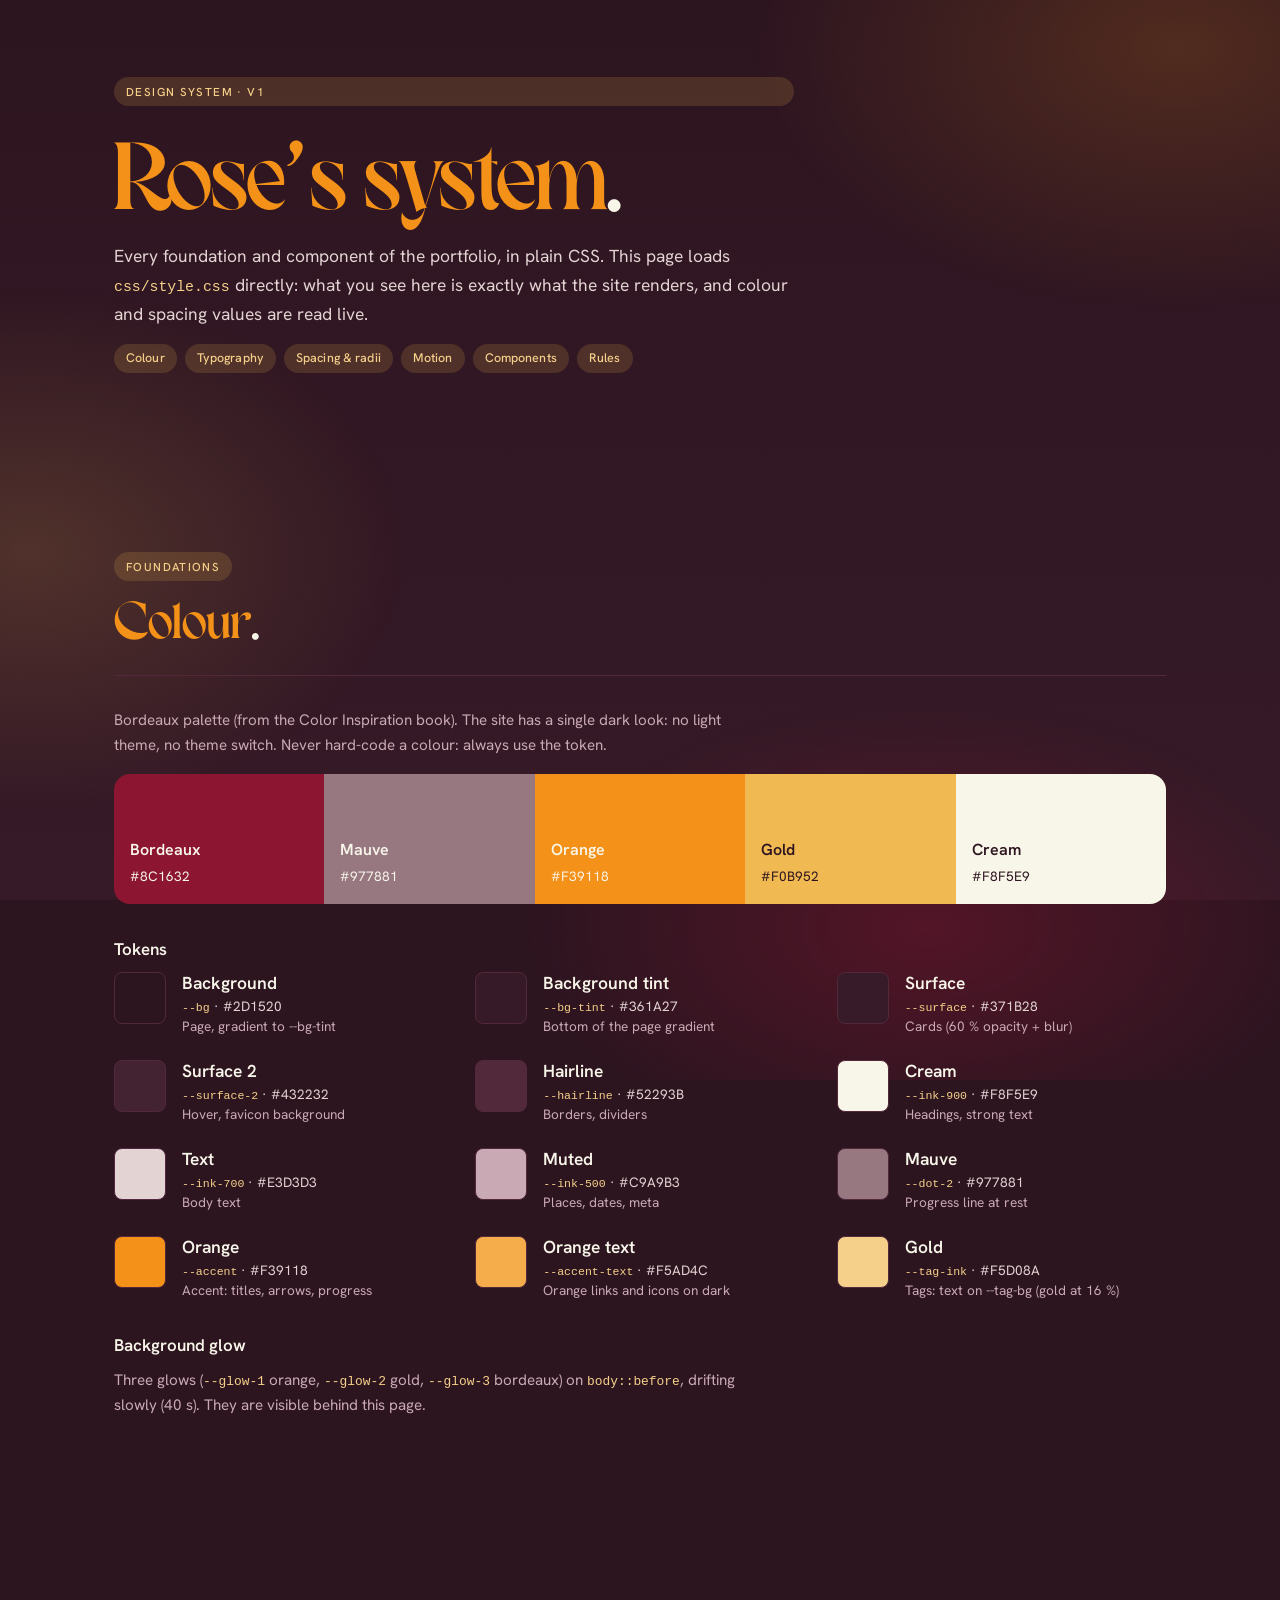
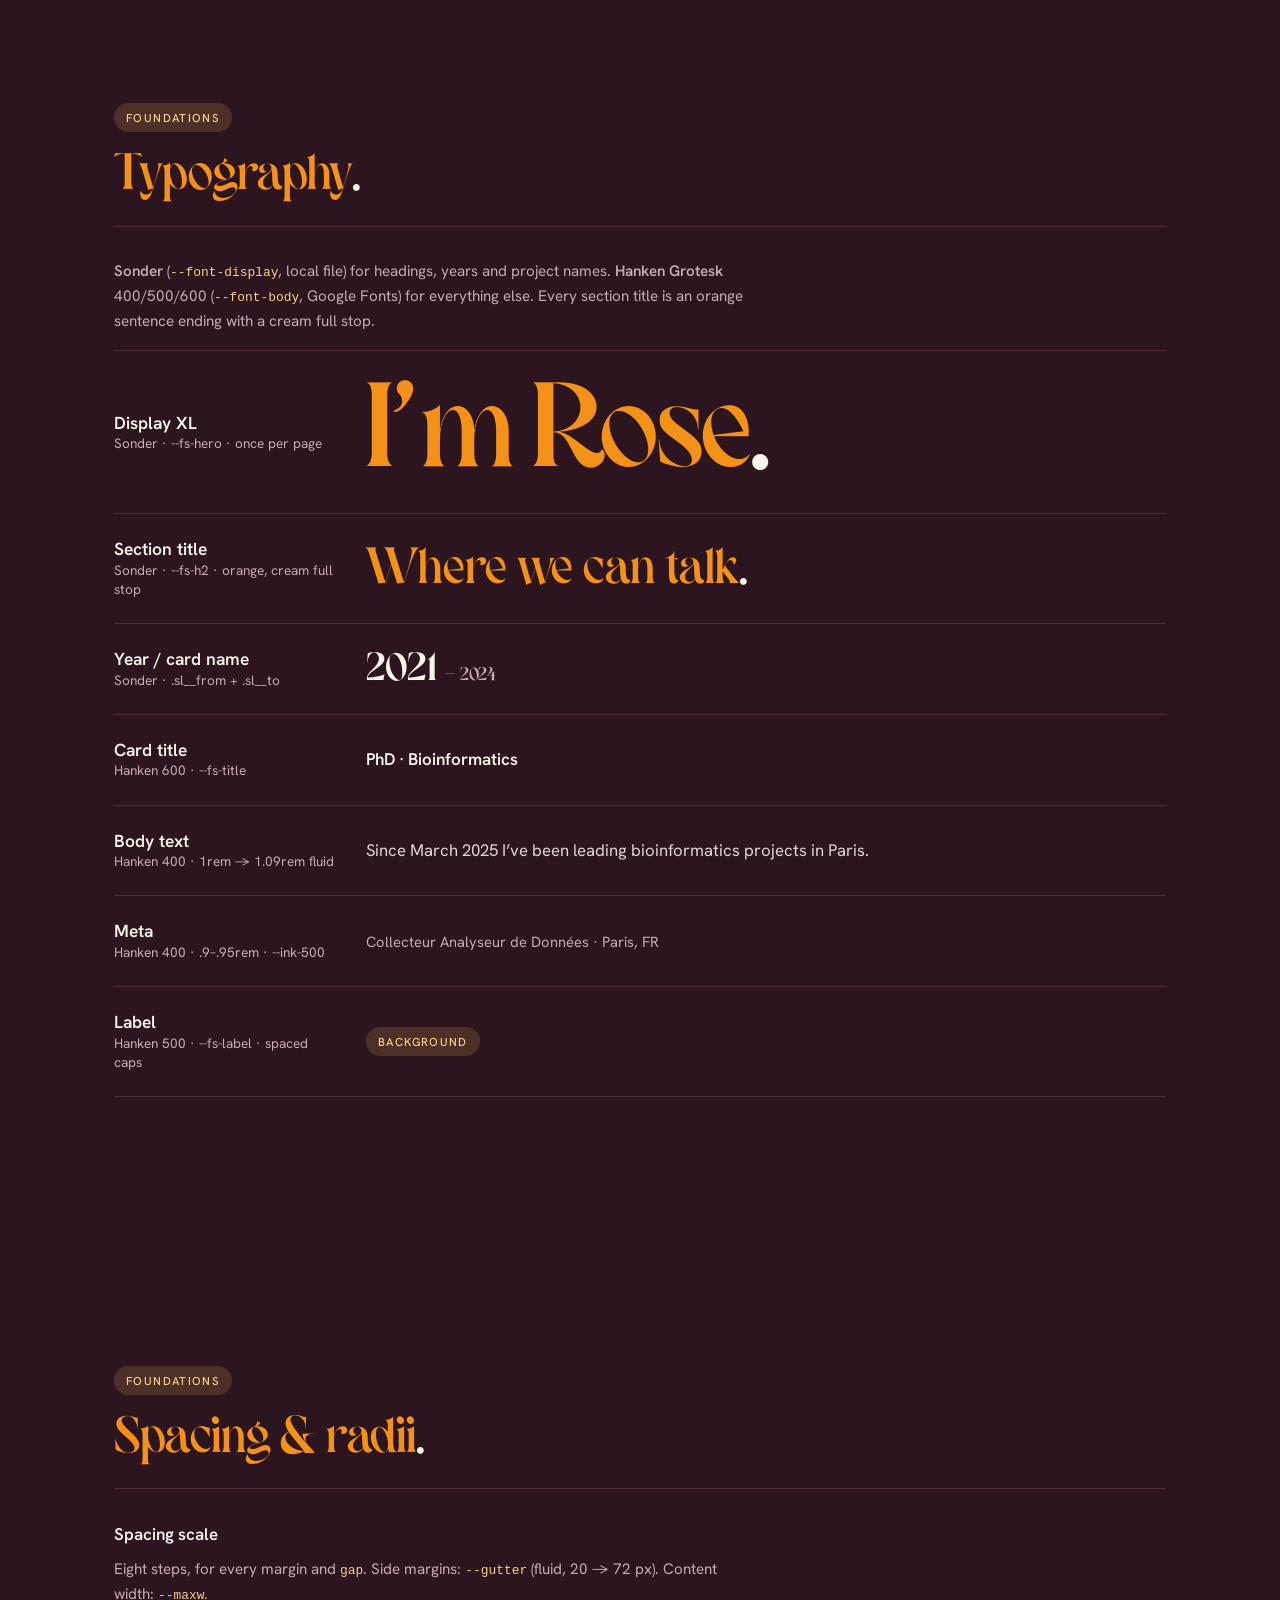
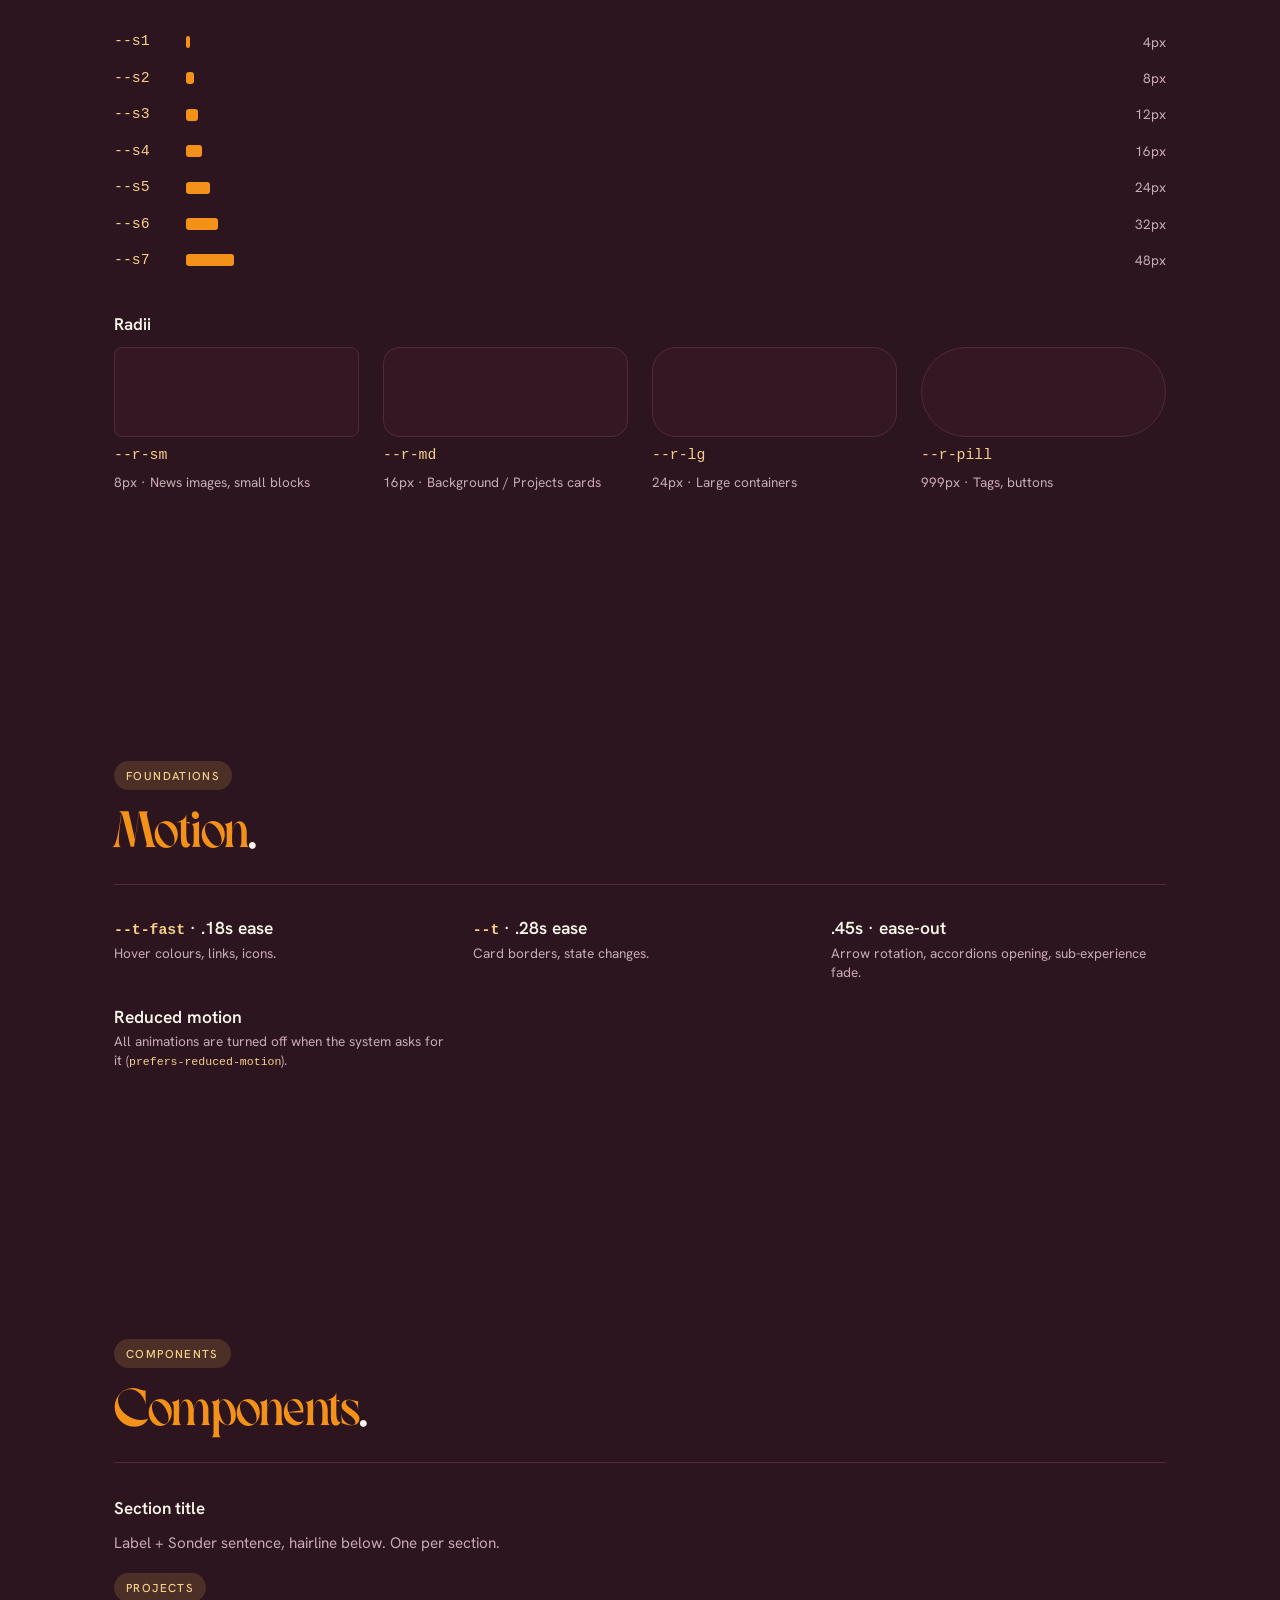
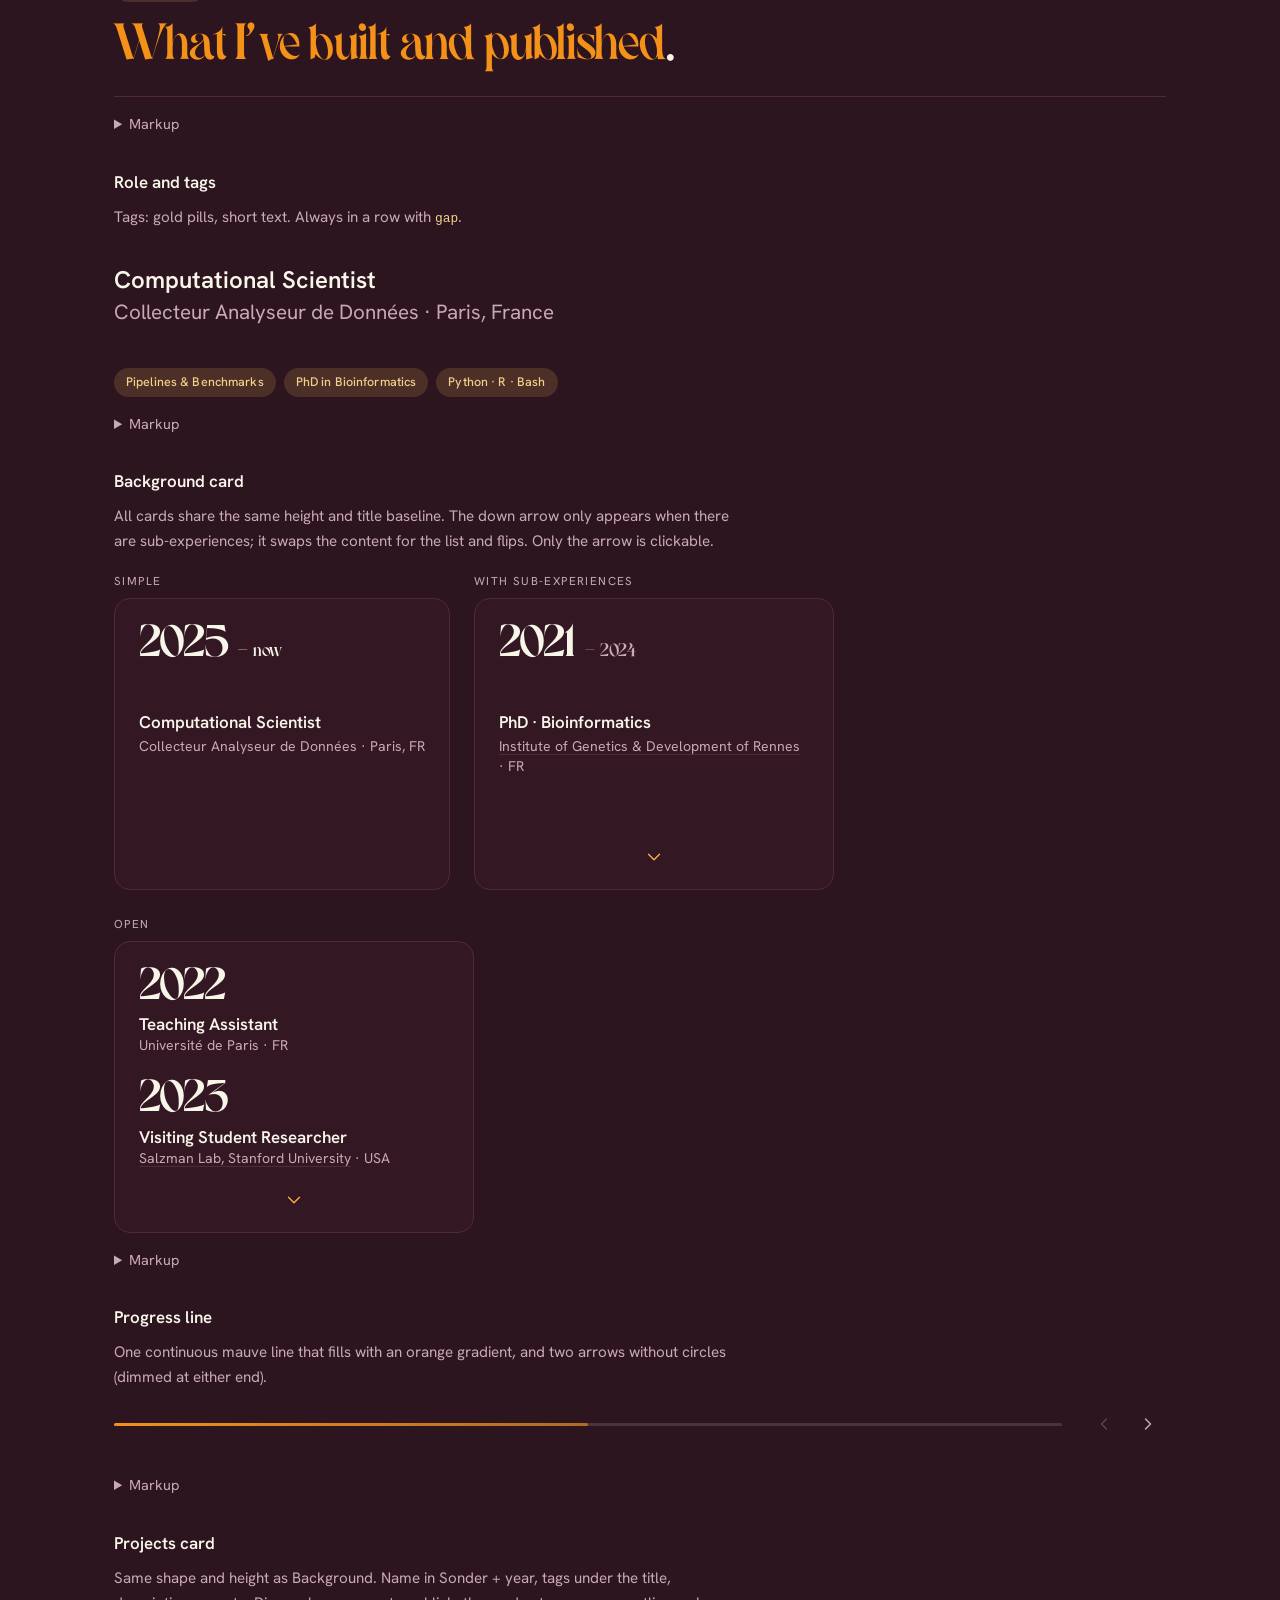
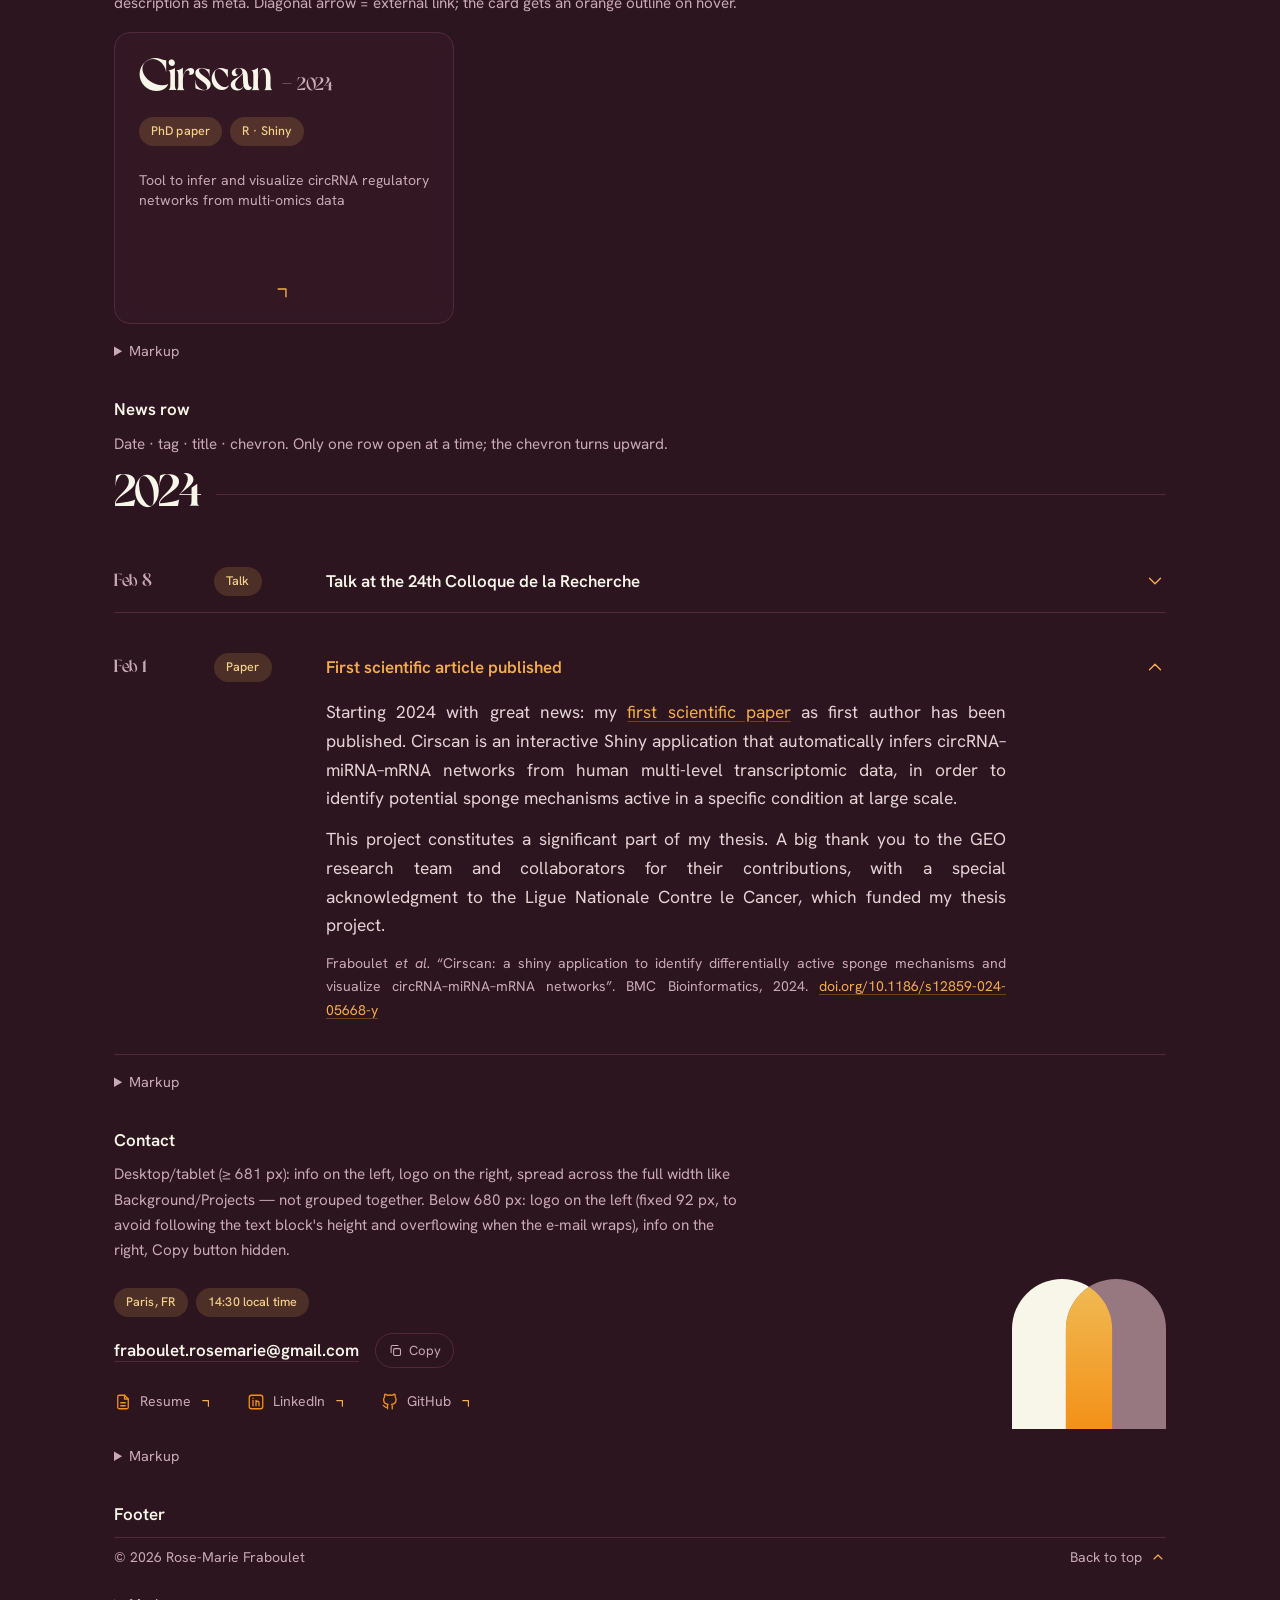
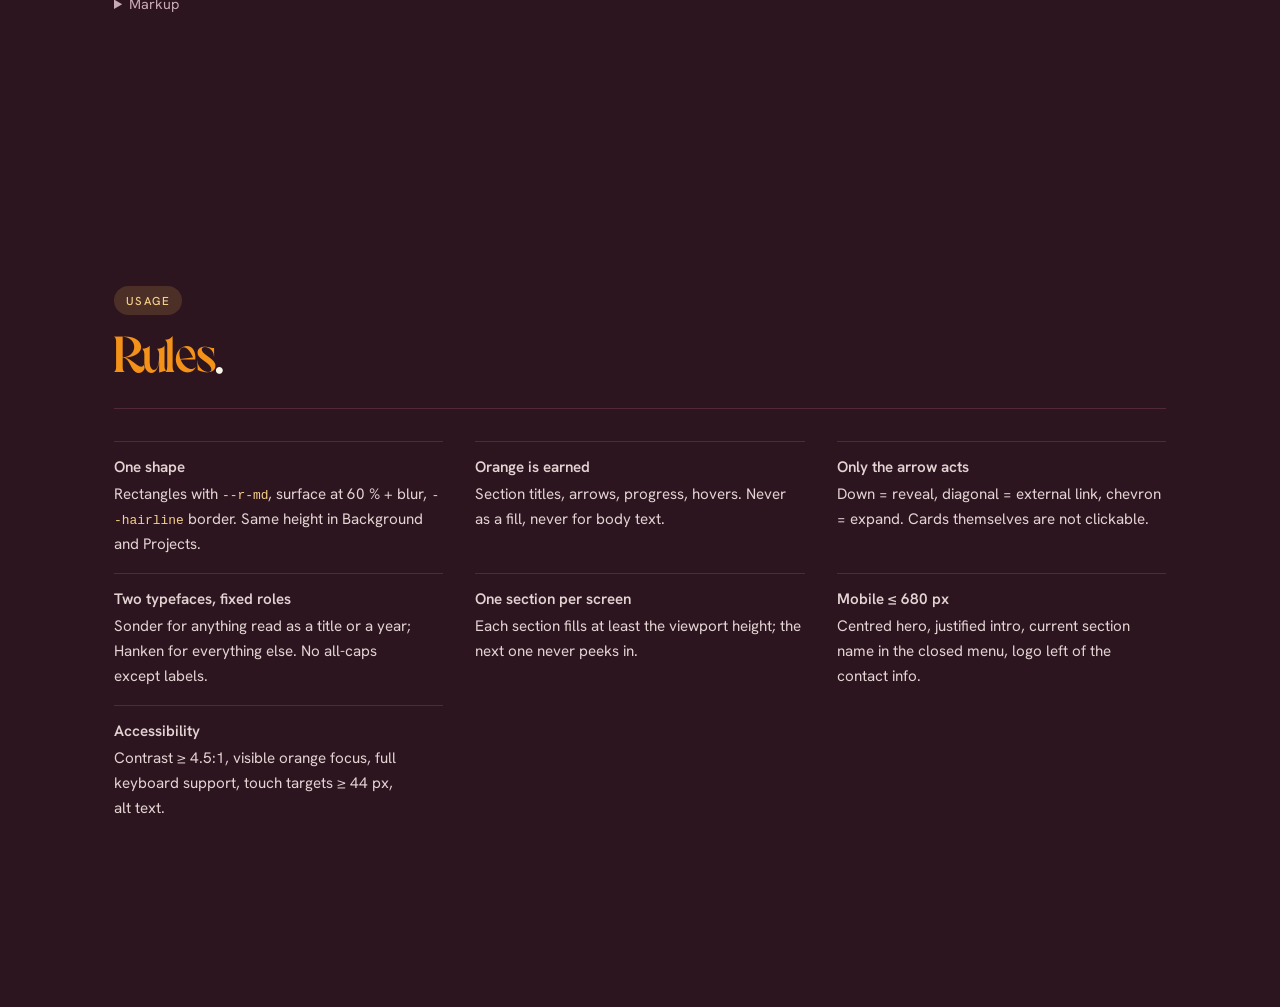
==== commit 101ec40c: "refactor: consolidate the stylesheet and drop unused styles, tokens and theme switch" ====
--- a/design-system.html
+++ b/design-system.html
@@ -1,5 +1,5 @@
 <!doctype html>
-<html lang="en" data-palette="p4" data-theme="dark">
+<html lang="en">
 <head>
 <meta charset="utf-8"><meta name="viewport" content="width=device-width, initial-scale=1">
 <title>Design System — Rose-Marie Fraboulet</title>
@@ -7,7 +7,6 @@
 <link rel="preconnect" href="https://fonts.googleapis.com"><link rel="preconnect" href="https://fonts.gstatic.com" crossorigin>
 <link rel="stylesheet" href="https://fonts.googleapis.com/css2?family=Hanken+Grotesk:wght@400;500;600&display=swap">
 <link rel="stylesheet" href="css/style.css">
-<link rel="stylesheet" href="css/palettes.css">
 <style>
 a{color:var(--accent-text)}a:hover{color:var(--accent)}
 .ds{max-width:1180px;margin:0 auto;padding:clamp(2.5rem,6vw,5rem) var(--gutter) 6rem;display:flex;flex-direction:column;gap:clamp(3.5rem,7vw,5.5rem)}
@@ -50,7 +49,7 @@
 .ds-code{margin-top:var(--s4)}
 .ds-code summary{cursor:pointer;width:max-content;font-size:.9rem;color:var(--text-muted)}
 .ds-code summary:hover{color:var(--text-title)}
-.ds-code pre{margin:var(--s3) 0 0;padding:var(--s4);max-height:280px;overflow:auto;border-radius:var(--r-sm);background:var(--deep-bg);border:1px solid var(--hairline);font-size:.8rem;line-height:1.55;white-space:pre-wrap;word-break:break-word}
+.ds-code pre{margin:var(--s3) 0 0;padding:var(--s4);max-height:280px;overflow:auto;border-radius:var(--r-sm);background:rgba(0,0,0,.25);border:1px solid var(--hairline);font-size:.8rem;line-height:1.55;white-space:pre-wrap;word-break:break-word}
 .ds-rules{display:grid;grid-template-columns:repeat(auto-fill,minmax(min(100%,300px),1fr));gap:var(--s4) var(--s6)}
 .ds-rules li{display:flex;flex-direction:column;gap:4px;padding-top:var(--s4);border-top:1px solid var(--hairline)}
 .ds-rules p{font-size:.95rem;color:var(--text-body);text-wrap:pretty}
@@ -64,15 +63,15 @@
 <header class="ds-intro">
 <span class="eyebrow">Design System · v1</span>
 <h1 class="hero-name" style="font-size:clamp(3rem,9vw,6rem)">Rose's system<span class="dot">.</span></h1>
-<p>Every foundation and component of the portfolio, in plain CSS. This page loads <code>css/style.css</code> and <code>css/palettes.css</code> directly: what you see here is exactly what the site renders, and colour and spacing values are read live.</p>
+<p>Every foundation and component of the portfolio, in plain CSS. This page loads <code>css/style.css</code> directly: what you see here is exactly what the site renders, and colour and spacing values are read live.</p>
 <nav class="ds-toc" aria-label="Sections"><a class="tag" href="#couleurs">Colour</a><a class="tag" href="#typo">Typography</a><a class="tag" href="#espace">Spacing & radii</a><a class="tag" href="#mouvement">Motion</a><a class="tag" href="#composants">Components</a><a class="tag" href="#regles">Rules</a></nav>
 </header>
 
 <section class="ds-sec" id="couleurs"><div class="section-head"><span class="eyebrow">Foundations</span><h2>Colour<span class="dot">.</span></h2></div>
-<p class="ds-note">Bordeaux palette (from the Color Inspiration book), dark theme only. Enabled with <code>&lt;html data-palette="p4" data-theme="dark"&gt;</code>. Never hard-code a colour: always use the token.</p>
+<p class="ds-note">Bordeaux palette (from the Color Inspiration book). The site has a single dark look: no light theme, no theme switch. Never hard-code a colour: always use the token.</p>
 <div class="ds-brand"><div class="ds-brand__c" style="background:#8C1632;color:#f8f5e9"><span>Bordeaux</span><span>#8C1632</span></div><div class="ds-brand__c" style="background:#977881;color:#f8f5e9"><span>Mauve</span><span>#977881</span></div><div class="ds-brand__c" style="background:#F39118;color:#f8f5e9"><span>Orange</span><span>#F39118</span></div><div class="ds-brand__c" style="background:#F0B952;color:#2d1520"><span>Gold</span><span>#F0B952</span></div><div class="ds-brand__c" style="background:#F8F5E9;color:#2d1520"><span>Cream</span><span>#F8F5E9</span></div></div>
 <p class="ds-sub">Tokens</p>
-<div class="ds-grid"><div class="ds-sw"><span class="ds-sw__chip" style="background:var(--bg)"></span><div><p class="ds-sw__n">Background</p><p class="ds-sw__v"><code>--bg</code> · <span data-hex="--bg"></span></p><p class="ds-sw__u">Page, gradient to --bg-tint</p></div></div><div class="ds-sw"><span class="ds-sw__chip" style="background:var(--bg-tint)"></span><div><p class="ds-sw__n">Background tint</p><p class="ds-sw__v"><code>--bg-tint</code> · <span data-hex="--bg-tint"></span></p><p class="ds-sw__u">Bottom of the page gradient</p></div></div><div class="ds-sw"><span class="ds-sw__chip" style="background:var(--surface)"></span><div><p class="ds-sw__n">Surface</p><p class="ds-sw__v"><code>--surface</code> · <span data-hex="--surface"></span></p><p class="ds-sw__u">Cards (60 % opacity + blur)</p></div></div><div class="ds-sw"><span class="ds-sw__chip" style="background:var(--surface-2)"></span><div><p class="ds-sw__n">Surface 2</p><p class="ds-sw__v"><code>--surface-2</code> · <span data-hex="--surface-2"></span></p><p class="ds-sw__u">Hover, favicon background</p></div></div><div class="ds-sw"><span class="ds-sw__chip" style="background:var(--hairline)"></span><div><p class="ds-sw__n">Hairline</p><p class="ds-sw__v"><code>--hairline</code> · <span data-hex="--hairline"></span></p><p class="ds-sw__u">Borders, dividers</p></div></div><div class="ds-sw"><span class="ds-sw__chip" style="background:var(--ink-900)"></span><div><p class="ds-sw__n">Cream</p><p class="ds-sw__v"><code>--ink-900</code> · <span data-hex="--ink-900"></span></p><p class="ds-sw__u">Headings, strong text</p></div></div><div class="ds-sw"><span class="ds-sw__chip" style="background:var(--ink-700)"></span><div><p class="ds-sw__n">Text</p><p class="ds-sw__v"><code>--ink-700</code> · <span data-hex="--ink-700"></span></p><p class="ds-sw__u">Body text</p></div></div><div class="ds-sw"><span class="ds-sw__chip" style="background:var(--ink-500)"></span><div><p class="ds-sw__n">Muted</p><p class="ds-sw__v"><code>--ink-500</code> · <span data-hex="--ink-500"></span></p><p class="ds-sw__u">Places, dates, meta</p></div></div><div class="ds-sw"><span class="ds-sw__chip" style="background:var(--dot-2)"></span><div><p class="ds-sw__n">Mauve</p><p class="ds-sw__v"><code>--dot-2</code> · <span data-hex="--dot-2"></span></p><p class="ds-sw__u">Progress line at rest</p></div></div><div class="ds-sw"><span class="ds-sw__chip" style="background:var(--accent)"></span><div><p class="ds-sw__n">Orange</p><p class="ds-sw__v"><code>--accent</code> · <span data-hex="--accent"></span></p><p class="ds-sw__u">Accent: titles, arrows, progress</p></div></div><div class="ds-sw"><span class="ds-sw__chip" style="background:var(--accent-text)"></span><div><p class="ds-sw__n">Orange text</p><p class="ds-sw__v"><code>--accent-text</code> · <span data-hex="--accent-text"></span></p><p class="ds-sw__u">Orange links and icons on dark</p></div></div><div class="ds-sw"><span class="ds-sw__chip" style="background:var(--camel)"></span><div><p class="ds-sw__n">Gold</p><p class="ds-sw__v"><code>--camel</code> · <span data-hex="--camel"></span></p><p class="ds-sw__u">Tags (--tag-ink on --tag-bg)</p></div></div><div class="ds-sw"><span class="ds-sw__chip" style="background:var(--deep-bg)"></span><div><p class="ds-sw__n">Deep bordeaux</p><p class="ds-sw__v"><code>--deep-bg</code> · <span data-hex="--deep-bg"></span></p><p class="ds-sw__u">Bottom glow, darkest fills</p></div></div></div>
+<div class="ds-grid"><div class="ds-sw"><span class="ds-sw__chip" style="background:var(--bg)"></span><div><p class="ds-sw__n">Background</p><p class="ds-sw__v"><code>--bg</code> · <span data-hex="--bg"></span></p><p class="ds-sw__u">Page, gradient to --bg-tint</p></div></div><div class="ds-sw"><span class="ds-sw__chip" style="background:var(--bg-tint)"></span><div><p class="ds-sw__n">Background tint</p><p class="ds-sw__v"><code>--bg-tint</code> · <span data-hex="--bg-tint"></span></p><p class="ds-sw__u">Bottom of the page gradient</p></div></div><div class="ds-sw"><span class="ds-sw__chip" style="background:var(--surface)"></span><div><p class="ds-sw__n">Surface</p><p class="ds-sw__v"><code>--surface</code> · <span data-hex="--surface"></span></p><p class="ds-sw__u">Cards (60 % opacity + blur)</p></div></div><div class="ds-sw"><span class="ds-sw__chip" style="background:var(--surface-2)"></span><div><p class="ds-sw__n">Surface 2</p><p class="ds-sw__v"><code>--surface-2</code> · <span data-hex="--surface-2"></span></p><p class="ds-sw__u">Hover, favicon background</p></div></div><div class="ds-sw"><span class="ds-sw__chip" style="background:var(--hairline)"></span><div><p class="ds-sw__n">Hairline</p><p class="ds-sw__v"><code>--hairline</code> · <span data-hex="--hairline"></span></p><p class="ds-sw__u">Borders, dividers</p></div></div><div class="ds-sw"><span class="ds-sw__chip" style="background:var(--ink-900)"></span><div><p class="ds-sw__n">Cream</p><p class="ds-sw__v"><code>--ink-900</code> · <span data-hex="--ink-900"></span></p><p class="ds-sw__u">Headings, strong text</p></div></div><div class="ds-sw"><span class="ds-sw__chip" style="background:var(--ink-700)"></span><div><p class="ds-sw__n">Text</p><p class="ds-sw__v"><code>--ink-700</code> · <span data-hex="--ink-700"></span></p><p class="ds-sw__u">Body text</p></div></div><div class="ds-sw"><span class="ds-sw__chip" style="background:var(--ink-500)"></span><div><p class="ds-sw__n">Muted</p><p class="ds-sw__v"><code>--ink-500</code> · <span data-hex="--ink-500"></span></p><p class="ds-sw__u">Places, dates, meta</p></div></div><div class="ds-sw"><span class="ds-sw__chip" style="background:var(--dot-2)"></span><div><p class="ds-sw__n">Mauve</p><p class="ds-sw__v"><code>--dot-2</code> · <span data-hex="--dot-2"></span></p><p class="ds-sw__u">Progress line at rest</p></div></div><div class="ds-sw"><span class="ds-sw__chip" style="background:var(--accent)"></span><div><p class="ds-sw__n">Orange</p><p class="ds-sw__v"><code>--accent</code> · <span data-hex="--accent"></span></p><p class="ds-sw__u">Accent: titles, arrows, progress</p></div></div><div class="ds-sw"><span class="ds-sw__chip" style="background:var(--accent-text)"></span><div><p class="ds-sw__n">Orange text</p><p class="ds-sw__v"><code>--accent-text</code> · <span data-hex="--accent-text"></span></p><p class="ds-sw__u">Orange links and icons on dark</p></div></div><div class="ds-sw"><span class="ds-sw__chip" style="background:var(--tag-ink)"></span><div><p class="ds-sw__n">Gold</p><p class="ds-sw__v"><code>--tag-ink</code> · <span data-hex="--tag-ink"></span></p><p class="ds-sw__u">Tags: text on --tag-bg (gold at 16 %)</p></div></div></div>
 <p class="ds-sub">Background glow</p>
 <p class="ds-note">Three glows (<code>--glow-1</code> orange, <code>--glow-2</code> gold, <code>--glow-3</code> bordeaux) on <code>body::before</code>, drifting slowly (40 s). They are visible behind this page.</p>
 </section>
@@ -85,7 +84,7 @@
 <section class="ds-sec" id="espace"><div class="section-head"><span class="eyebrow">Foundations</span><h2>Spacing & radii<span class="dot">.</span></h2></div>
 <p class="ds-sub">Spacing scale</p>
 <p class="ds-note">Eight steps, for every margin and <code>gap</code>. Side margins: <code>--gutter</code> (fluid, 20 → 72 px). Content width: <code>--maxw</code>.</p>
-<div class="ds-sp"><code>--s1</code><span class="ds-sp__bar" style="width:var(--s1)"></span><span class="ds-sp__v" data-len="--s1"></span></div><div class="ds-sp"><code>--s2</code><span class="ds-sp__bar" style="width:var(--s2)"></span><span class="ds-sp__v" data-len="--s2"></span></div><div class="ds-sp"><code>--s3</code><span class="ds-sp__bar" style="width:var(--s3)"></span><span class="ds-sp__v" data-len="--s3"></span></div><div class="ds-sp"><code>--s4</code><span class="ds-sp__bar" style="width:var(--s4)"></span><span class="ds-sp__v" data-len="--s4"></span></div><div class="ds-sp"><code>--s5</code><span class="ds-sp__bar" style="width:var(--s5)"></span><span class="ds-sp__v" data-len="--s5"></span></div><div class="ds-sp"><code>--s6</code><span class="ds-sp__bar" style="width:var(--s6)"></span><span class="ds-sp__v" data-len="--s6"></span></div><div class="ds-sp"><code>--s7</code><span class="ds-sp__bar" style="width:var(--s7)"></span><span class="ds-sp__v" data-len="--s7"></span></div><div class="ds-sp"><code>--s8</code><span class="ds-sp__bar" style="width:var(--s8)"></span><span class="ds-sp__v" data-len="--s8"></span></div>
+<div class="ds-sp"><code>--s1</code><span class="ds-sp__bar" style="width:var(--s1)"></span><span class="ds-sp__v" data-len="--s1"></span></div><div class="ds-sp"><code>--s2</code><span class="ds-sp__bar" style="width:var(--s2)"></span><span class="ds-sp__v" data-len="--s2"></span></div><div class="ds-sp"><code>--s3</code><span class="ds-sp__bar" style="width:var(--s3)"></span><span class="ds-sp__v" data-len="--s3"></span></div><div class="ds-sp"><code>--s4</code><span class="ds-sp__bar" style="width:var(--s4)"></span><span class="ds-sp__v" data-len="--s4"></span></div><div class="ds-sp"><code>--s5</code><span class="ds-sp__bar" style="width:var(--s5)"></span><span class="ds-sp__v" data-len="--s5"></span></div><div class="ds-sp"><code>--s6</code><span class="ds-sp__bar" style="width:var(--s6)"></span><span class="ds-sp__v" data-len="--s6"></span></div><div class="ds-sp"><code>--s7</code><span class="ds-sp__bar" style="width:var(--s7)"></span><span class="ds-sp__v" data-len="--s7"></span></div>
 <p class="ds-sub">Radii</p>
 <div class="ds-rgrid"><div class="ds-r"><span class="ds-r__box" style="border-radius:var(--r-sm)"></span><code>--r-sm</code><span class="ds-sw__u"><span data-len="--r-sm"></span> · News images, small blocks</span></div><div class="ds-r"><span class="ds-r__box" style="border-radius:var(--r-md)"></span><code>--r-md</code><span class="ds-sw__u"><span data-len="--r-md"></span> · Background / Projects cards</span></div><div class="ds-r"><span class="ds-r__box" style="border-radius:var(--r-lg)"></span><code>--r-lg</code><span class="ds-sw__u"><span data-len="--r-lg"></span> · Large containers</span></div><div class="ds-r"><span class="ds-r__box" style="border-radius:var(--r-pill)"></span><code>--r-pill</code><span class="ds-sw__u"><span data-len="--r-pill"></span> · Tags, buttons</span></div></div>
 </section>
@@ -187,8 +186,8 @@
 
 <p class="ds-sub">Contact</p>
 <p class="ds-note">Desktop/tablet (≥ 681 px): info on the left, logo on the right, spread across the full width like Background/Projects — not grouped together. Below 680 px: logo on the left (fixed 92 px, to avoid following the text block's height and overflowing when the e-mail wraps), info on the right, Copy button hidden.</p>
-<div class="ds-demo ds-demo--col"><div class="cv-b"><div class="contact-mark cv-b__logo" aria-hidden="true"><img src="img/logo.svg" alt="" width="150" height="146"></div><div class="cp-b"><div class="cp-tags"><span class="tag">Paris, FR</span><span class="tag"><time >14:30</time>&nbsp;local time</span></div><div class="cp-b__mailrow"><a class="cp-b__mail" href="mailto:fraboulet.rosemarie@gmail.com">fraboulet.rosemarie<wbr>@gmail.com</a><button type="button" class="cp-copy" data-copy="fraboulet.rosemarie@gmail.com" aria-label="Copy email address"><svg viewBox="0 0 24 24" fill="none" stroke="currentColor" stroke-width="1.75" stroke-linecap="round" stroke-linejoin="round" aria-hidden="true"><rect x="9" y="9" width="11" height="11" rx="2"></rect><path d="M5 15V6a2 2 0 0 1 2-2h9"></path></svg><span class="cp-copy__txt">Copy</span></button></div><div class="cp-b__row"><a href="resume/resume_rose-marie_fraboulet.pdf" target="_blank" rel="noopener"><svg viewBox="0 0 24 24" fill="none" stroke="currentColor" stroke-width="1.75" stroke-linecap="round" stroke-linejoin="round" aria-hidden="true"><path d="M14 3H7a2 2 0 0 0-2 2v14a2 2 0 0 0 2 2h10a2 2 0 0 0 2-2V8z"></path><path d="M14 3v5h5M9 13h6M9 17h6"></path></svg><span>Resume</span><svg class="cp-diag" viewBox="0 0 24 24" fill="none" stroke="currentColor" stroke-width="1.75" stroke-linecap="round" stroke-linejoin="round" aria-hidden="true"><path d="M9 6l6 6-6 6"></path></svg></a><a href="https://www.linkedin.com/in/r-mfraboulet/" target="_blank" rel="noopener"><svg viewBox="0 0 24 24" fill="none" stroke="currentColor" stroke-width="1.75" stroke-linecap="round" stroke-linejoin="round" aria-hidden="true"><rect x="3" y="3" width="18" height="18" rx="3"></rect><path d="M8 10v7M8 7v.01M12 17v-4a2 2 0 0 1 4 0v4M12 10v7"></path></svg><span>LinkedIn</span><svg class="cp-diag" viewBox="0 0 24 24" fill="none" stroke="currentColor" stroke-width="1.75" stroke-linecap="round" stroke-linejoin="round" aria-hidden="true"><path d="M9 6l6 6-6 6"></path></svg></a><a href="https://github.com/roma-rin" target="_blank" rel="noopener"><svg viewBox="0 0 24 24" fill="none" stroke="currentColor" stroke-width="1.75" stroke-linecap="round" stroke-linejoin="round" aria-hidden="true"><path d="M9 19c-4 1.3-4-2-6-2.5M15 21v-3.5a3 3 0 0 0-.9-2.3c3-.3 6-1.5 6-6.5a5 5 0 0 0-1.4-3.5 4.6 4.6 0 0 0-.1-3.5s-1.1-.3-3.6 1.4a12.4 12.4 0 0 0-6.4 0C6.1 1.4 5 1.7 5 1.7a4.6 4.6 0 0 0-.1 3.5A5 5 0 0 0 3.5 8.7c0 5 3 6.2 6 6.5a3 3 0 0 0-.9 2.3V21"></path></svg><span>GitHub</span><svg class="cp-diag" viewBox="0 0 24 24" fill="none" stroke="currentColor" stroke-width="1.75" stroke-linecap="round" stroke-linejoin="round" aria-hidden="true"><path d="M9 6l6 6-6 6"></path></svg></a></div></div></div></div>
-<details class="ds-code"><summary>Markup</summary><pre><code>&lt;div class="cv-b"&gt;&lt;div class="contact-mark cv-b__logo" aria-hidden="true"&gt;&lt;img src="img/logo.svg" alt="" width="150" height="146"&gt;&lt;/div&gt;&lt;div class="cp-b"&gt;&lt;div class="cp-tags"&gt;&lt;span class="tag"&gt;Paris, FR&lt;/span&gt;&lt;span class="tag"&gt;&lt;time &gt;14:30&lt;/time&gt;&amp;nbsp;local time&lt;/span&gt;&lt;/div&gt;&lt;div class="cp-b__mailrow"&gt;&lt;a class="cp-b__mail" href="mailto:fraboulet.rosemarie@gmail.com"&gt;fraboulet.rosemarie&lt;wbr&gt;@gmail.com&lt;/a&gt;&lt;button type="button" class="cp-copy" data-copy="fraboulet.rosemarie@gmail.com" aria-label="Copy email address"&gt;&lt;svg&gt;…&lt;/svg&gt;&lt;span class="cp-copy__txt"&gt;Copy&lt;/span&gt;&lt;/button&gt;&lt;/div&gt;&lt;div class="cp-b__row"&gt;&lt;a href="resume/resume_rose-marie_fraboulet.pdf" target="_blank" rel="noopener"&gt;&lt;svg&gt;…&lt;/svg&gt;&lt;span&gt;Resume&lt;/span&gt;&lt;svg class="cp-diag"&gt;…&lt;/svg&gt;&lt;/a&gt;&lt;a href="https://www.linkedin.com/in/r-mfraboulet/" target="_blank" rel="noopener"&gt;&lt;svg&gt;…&lt;/svg&gt;&lt;span&gt;LinkedIn&lt;/span&gt;&lt;svg&gt;…&lt;/svg&gt;&lt;/a&gt;&lt;a href="https://github.com/roma-rin" target="_blank" rel="noopener"&gt;&lt;svg&gt;…&lt;/svg&gt;&lt;span&gt;GitHub&lt;/span&gt;&lt;svg&gt;…&lt;/svg&gt;&lt;/a&gt;&lt;/div&gt;&lt;/div&gt;&lt;/div&gt;</code></pre></details>
+<div class="ds-demo ds-demo--col"><div class="cv-b"><div class="cv-b__logo" aria-hidden="true"><img src="img/logo.svg" alt="" width="150" height="146"></div><div class="cp-b"><div class="cp-tags"><span class="tag">Paris, FR</span><span class="tag"><time >14:30</time>&nbsp;local time</span></div><div class="cp-b__mailrow"><a class="cp-b__mail" href="mailto:fraboulet.rosemarie@gmail.com">fraboulet.rosemarie<wbr>@gmail.com</a><button type="button" class="cp-copy" data-copy="fraboulet.rosemarie@gmail.com" aria-label="Copy email address"><svg viewBox="0 0 24 24" fill="none" stroke="currentColor" stroke-width="1.75" stroke-linecap="round" stroke-linejoin="round" aria-hidden="true"><rect x="9" y="9" width="11" height="11" rx="2"></rect><path d="M5 15V6a2 2 0 0 1 2-2h9"></path></svg><span class="cp-copy__txt">Copy</span></button></div><div class="cp-b__row"><a href="resume/resume_rose-marie_fraboulet.pdf" target="_blank" rel="noopener"><svg viewBox="0 0 24 24" fill="none" stroke="currentColor" stroke-width="1.75" stroke-linecap="round" stroke-linejoin="round" aria-hidden="true"><path d="M14 3H7a2 2 0 0 0-2 2v14a2 2 0 0 0 2 2h10a2 2 0 0 0 2-2V8z"></path><path d="M14 3v5h5M9 13h6M9 17h6"></path></svg><span>Resume</span><svg class="cp-diag" viewBox="0 0 24 24" fill="none" stroke="currentColor" stroke-width="1.75" stroke-linecap="round" stroke-linejoin="round" aria-hidden="true"><path d="M9 6l6 6-6 6"></path></svg></a><a href="https://www.linkedin.com/in/r-mfraboulet/" target="_blank" rel="noopener"><svg viewBox="0 0 24 24" fill="none" stroke="currentColor" stroke-width="1.75" stroke-linecap="round" stroke-linejoin="round" aria-hidden="true"><rect x="3" y="3" width="18" height="18" rx="3"></rect><path d="M8 10v7M8 7v.01M12 17v-4a2 2 0 0 1 4 0v4M12 10v7"></path></svg><span>LinkedIn</span><svg class="cp-diag" viewBox="0 0 24 24" fill="none" stroke="currentColor" stroke-width="1.75" stroke-linecap="round" stroke-linejoin="round" aria-hidden="true"><path d="M9 6l6 6-6 6"></path></svg></a><a href="https://github.com/roma-rin" target="_blank" rel="noopener"><svg viewBox="0 0 24 24" fill="none" stroke="currentColor" stroke-width="1.75" stroke-linecap="round" stroke-linejoin="round" aria-hidden="true"><path d="M9 19c-4 1.3-4-2-6-2.5M15 21v-3.5a3 3 0 0 0-.9-2.3c3-.3 6-1.5 6-6.5a5 5 0 0 0-1.4-3.5 4.6 4.6 0 0 0-.1-3.5s-1.1-.3-3.6 1.4a12.4 12.4 0 0 0-6.4 0C6.1 1.4 5 1.7 5 1.7a4.6 4.6 0 0 0-.1 3.5A5 5 0 0 0 3.5 8.7c0 5 3 6.2 6 6.5a3 3 0 0 0-.9 2.3V21"></path></svg><span>GitHub</span><svg class="cp-diag" viewBox="0 0 24 24" fill="none" stroke="currentColor" stroke-width="1.75" stroke-linecap="round" stroke-linejoin="round" aria-hidden="true"><path d="M9 6l6 6-6 6"></path></svg></a></div></div></div></div>
+<details class="ds-code"><summary>Markup</summary><pre><code>&lt;div class="cv-b"&gt;&lt;div class="cv-b__logo" aria-hidden="true"&gt;&lt;img src="img/logo.svg" alt="" width="150" height="146"&gt;&lt;/div&gt;&lt;div class="cp-b"&gt;&lt;div class="cp-tags"&gt;&lt;span class="tag"&gt;Paris, FR&lt;/span&gt;&lt;span class="tag"&gt;&lt;time &gt;14:30&lt;/time&gt;&amp;nbsp;local time&lt;/span&gt;&lt;/div&gt;&lt;div class="cp-b__mailrow"&gt;&lt;a class="cp-b__mail" href="mailto:fraboulet.rosemarie@gmail.com"&gt;fraboulet.rosemarie&lt;wbr&gt;@gmail.com&lt;/a&gt;&lt;button type="button" class="cp-copy" data-copy="fraboulet.rosemarie@gmail.com" aria-label="Copy email address"&gt;&lt;svg&gt;…&lt;/svg&gt;&lt;span class="cp-copy__txt"&gt;Copy&lt;/span&gt;&lt;/button&gt;&lt;/div&gt;&lt;div class="cp-b__row"&gt;&lt;a href="resume/resume_rose-marie_fraboulet.pdf" target="_blank" rel="noopener"&gt;&lt;svg&gt;…&lt;/svg&gt;&lt;span&gt;Resume&lt;/span&gt;&lt;svg class="cp-diag"&gt;…&lt;/svg&gt;&lt;/a&gt;&lt;a href="https://www.linkedin.com/in/r-mfraboulet/" target="_blank" rel="noopener"&gt;&lt;svg&gt;…&lt;/svg&gt;&lt;span&gt;LinkedIn&lt;/span&gt;&lt;svg&gt;…&lt;/svg&gt;&lt;/a&gt;&lt;a href="https://github.com/roma-rin" target="_blank" rel="noopener"&gt;&lt;svg&gt;…&lt;/svg&gt;&lt;span&gt;GitHub&lt;/span&gt;&lt;svg&gt;…&lt;/svg&gt;&lt;/a&gt;&lt;/div&gt;&lt;/div&gt;&lt;/div&gt;</code></pre></details>
 
 <p class="ds-sub">Footer</p>
 <div class="ds-demo ds-demo--col"><div class="site-footer" style="padding:0"><div class="ft"><p>&copy; <span id="year">2026</span> Rose-Marie Fraboulet</p><a class="ft__top" href="#top">Back to top<svg viewBox="0 0 24 24" fill="none" stroke="currentColor" stroke-width="1.75" stroke-linecap="round" stroke-linejoin="round" aria-hidden="true"><path d="M9 6l6 6-6 6"></path></svg></a></div></div></div>
--- a/css/style.css
+++ b/css/style.css
@@ -1,264 +1,132 @@
 /* =========================================================
-   Rose Fraboulet — portfolio
-   Warm and structured: peach + Sonder kept, orange used sparingly.
+   Rose-Marie Fraboulet — portfolio
+   Single dark look, Bordeaux palette. Sonder for display, Hanken Grotesk for text.
    ========================================================= */
 
-/* --- 0. Reset & base --- */
+/* --- Tokens --- */
+:root{
+  /* colours */
+  --bg:#2d1520;--bg-tint:#361a27;
+  --surface:#371b28;--surface-2:#432232;
+  --ink-900:#f8f5e9;--ink-700:#e3d3d3;--ink-500:#c9a9b3;
+  --hairline:#52293b;
+  --dot-2:#977881;
+  --text-title:var(--ink-900);--text-body:var(--ink-700);--text-muted:var(--ink-500);
+  --name:#f39118;
+  --accent:#f39118;--accent-text:#f5ad4c;--on-accent:#2d1520;
+  --tag-bg:rgba(240,185,82,.16);--tag-ink:#f5d08a;
+  --glow-1:rgba(243,145,24,.18);--glow-2:rgba(240,185,82,.16);--glow-3:rgba(140,22,50,.40);
+  --shadow-sm:0 1px 3px rgba(0,0,0,.45);
+  --shadow-md:0 12px 30px -12px rgba(0,0,0,.65);
+  /* type */
+  --font-display:'SonderFont',Georgia,serif;
+  --font-body:'Hanken Grotesk','GroteskFont',system-ui,-apple-system,sans-serif;
+  --fs-hero:clamp(3.6rem,11vw,7.5rem);
+  --fs-h2:clamp(2.1rem,5vw,3.2rem);
+  --fs-panel:clamp(2.2rem,3.6vw,2.75rem);
+  --fs-title:1.06rem;
+  --fs-meta:.88rem;
+  --fs-label:.72rem;
+  /* radii and spacing */
+  --r-sm:8px;--r-md:16px;--r-lg:24px;--r-pill:999px;
+  --s1:.25rem;--s2:.5rem;--s3:.75rem;--s4:1rem;--s5:1.5rem;--s6:2rem;--s7:3rem;
+  --gutter:clamp(1.25rem,5vw,4.5rem);
+  --maxw:1080px;
+  /* motion */
+  --t-fast:.18s ease;--t:.28s ease;
+  --ease-out:cubic-bezier(.2,.7,.2,1);
+  /* cards (Background + Projects share one height) */
+  --panel-h:292px;
+  --panel-pad:var(--s5);
+}
+@media (max-width:680px){:root{--panel-h:300px}}
+
+@font-face{font-family:"SonderFont";src:url("../font/SonderRegular.woff2") format("woff2");font-display:swap}
+@font-face{font-family:"GroteskFont";src:url("../font/HKGrotesk-Regular.woff2") format("woff2");font-display:swap}
+
+/* --- Reset & base --- */
 *,*::before,*::after{box-sizing:border-box}
 html{scroll-behavior:smooth;-webkit-text-size-adjust:100%}
-body,h1,h2,h3,h4,p,ul,ol,figure,blockquote{margin:0}
+body,h1,h2,p,ul,ol,figure{margin:0}
 ul,ol{padding:0;list-style:none}
 img{max-width:100%;display:block}
-a{color:inherit}
+a{color:inherit;text-decoration-thickness:1.5px;text-underline-offset:3px}
 button{font:inherit;cursor:pointer;color:inherit}
+strong{font-weight:600}
 :focus-visible{outline:2px solid var(--accent);outline-offset:3px;border-radius:6px}
 @media (prefers-reduced-motion:reduce){html{scroll-behavior:auto}*,*::before,*::after{animation-duration:.01ms!important;animation-iteration-count:1!important;transition-duration:.01ms!important}}
 
-/* --- 1. Tokens --- */
-:root{
-  /* raw palette */
-  --orange-500:#f47500;--orange-600:#d96704;--orange-ink:#a8500a;--orange-soft:#fdebda;
-  /* base surfaces (the [data-theme="dark"] block below overrides most of these) */
-  --bg:#fdf7f0;--bg-tint:#fbf8f5;
-  --surface:#fffcf8;--surface-2:#fbf3ea;
-  /* aubergine-pink ink: warm, pairs with the orange */
-  --ink-900:#4a1f38;--ink-700:#61394f;--ink-500:#8a5c3c;--hairline:#e8d9cd;
-  /* camel: the secondary color (rules, rail, mentions) */
-  --camel:#bc7f5b;--camel-deep:#8a5c3c;
-  /* semantic */
-  --text-title:var(--ink-900);--text-body:var(--ink-700);--text-muted:var(--ink-500);
-  --accent:var(--orange-500);--accent-text:var(--orange-ink);--accent-soft:var(--orange-soft);
-  --on-accent:#4a1f38;
-  --accent-display:#e2680a;
-  --shadow-sm:0 1px 2px rgba(74,31,56,.07),0 1px 3px rgba(74,31,56,.05);
-  --shadow-md:0 10px 30px -12px rgba(74,31,56,.24),0 2px 6px rgba(74,31,56,.08);
-  --grad-warm:linear-gradient(100deg,#f47500 0%,#e2680a 50%,#c25405 100%);
-  --on-grad:#fff8f1;
-  /* brand colors applied to the site */
-  --name:#f47500;
-  --band-bg:#fbe1cc;--band-ink:#4a1f38;--band-body:#5c3346;--band-muted:#7a4a3a;--band-line:#efcdb4;--band-surface:#fff6ee;
-  --deep-bg:#4a1f38;--deep-ink:#fdf1e8;--deep-body:#ecd3dd;--deep-accent:#ff9a3d;
-  --cap-bg:#f47500;--cap-ink:#3a1026;
-  --tag-bg:#fbe1cc;--tag-ink:#7a3a12;
-  --dot-2:#bc7f5b;--dot-3:#4a1f38;
-  /* background glows */
-  --glow-1:rgba(244,117,0,.24);--glow-2:rgba(188,127,91,.30);--glow-3:rgba(253,196,140,.45);
-  /* type: Sonder for display */
-  --font-display:'SonderFont',Georgia,serif;
-  --font-accent:'SonderFont',Georgia,serif;
-  --font-body:'Hanken Grotesk','GroteskFont',system-ui,-apple-system,sans-serif;
-  /* typographic roles */
-  --fs-hero:clamp(3.6rem,11vw,7.5rem);
-  --fs-h2:clamp(2.1rem,5vw,3.2rem);
-  --fs-year:1.3rem;
-  --fs-title:1.15rem;
-  --fs-label:.72rem;
-  /* radii: a single scale */
-  --r-sm:8px;--r-md:16px;--r-lg:24px;--r-pill:999px;
-  /* spacing */
-  --s1:.25rem;--s2:.5rem;--s3:.75rem;--s4:1rem;--s5:1.5rem;--s6:2rem;--s7:3rem;--s8:4.5rem;
-  --gutter:clamp(1.25rem,5vw,4.5rem);
-  --maxw:1080px;
-  --t-fast:.18s ease;--t:.28s ease;
-}
-[data-theme="dark"]{
-  --bg:#261822;--bg-tint:#2e1d29;
-  --surface:#2e1e29;--surface-2:#3a2834;
-  --name:#ff9a3d;
-  --band-ink:var(--ink-900);--band-body:var(--ink-700);--band-muted:var(--ink-500);
-  --band-bg:#33202c;--band-line:#4a3240;--band-surface:#3a2834;
-  --deep-bg:#170c14;--deep-ink:var(--ink-900);--deep-body:var(--ink-700);--deep-accent:#ff9a3d;
-  --cap-bg:#ff9a3d;--cap-ink:#261822;
-  --tag-bg:rgba(255,154,61,.16);--tag-ink:#ffc08a;
-  --dot-2:#d09a78;--dot-3:#dcc3d0;
-  --glow-1:rgba(255,154,61,.22);--glow-2:rgba(208,154,120,.18);--glow-3:rgba(226,104,10,.14);
-  --ink-900:#f6ecf1;--ink-700:#dcc3d0;--ink-500:#bd9478;--hairline:#41302b;
-  --camel:#d09a78;--camel-deep:#bd9478;
-  --accent:#ff9a3d;--accent-text:#ffb169;--accent-soft:rgba(255,154,61,.14);
-  --on-accent:#1b1018;
-  --accent-display:#ff9a3d;
-  --grad-warm:linear-gradient(100deg,#ffab52 0%,#ff9a3d 50%,#e8781f 100%);
-  --shadow-sm:0 1px 3px rgba(0,0,0,.45);
-  --shadow-md:0 12px 30px -12px rgba(0,0,0,.65);
-}
-
-@font-face{font-family:"SonderFont";src:url("../font/SonderRegular.woff2") format("woff2");font-display:swap}
-@font-face{font-family:"GroteskFont";src:url("../font/HKGrotesk-Regular.woff2") format("woff2");font-display:swap}
-
-body{background:linear-gradient(180deg,var(--bg) 0%,var(--bg-tint) 100%) fixed;background-color:var(--bg);color:var(--text-body);font-family:var(--font-body);font-size:clamp(1rem,.97rem + .15vw,1.09rem);line-height:1.65;-webkit-font-smoothing:antialiased;transition:background var(--t),color var(--t)}
+body{background:linear-gradient(180deg,var(--bg) 0%,var(--bg-tint) 100%) fixed;background-color:var(--bg);color:var(--text-body);font-family:var(--font-body);font-size:clamp(1rem,.97rem + .15vw,1.09rem);line-height:1.65;-webkit-font-smoothing:antialiased}
+/* three warm glows drifting slowly behind the page */
 body::before{content:"";position:fixed;inset:-20%;z-index:-1;pointer-events:none;background:radial-gradient(34% 30% at 80% 18%,var(--glow-1) 0%,transparent 70%),radial-gradient(30% 30% at 16% 58%,var(--glow-2) 0%,transparent 70%),radial-gradient(32% 26% at 66% 88%,var(--glow-3) 0%,transparent 70%);animation:drift 40s ease-in-out infinite alternate}
 @keyframes drift{0%{transform:translate3d(0,0,0) scale(1)}50%{transform:translate3d(3%,-2%,0) scale(1.06)}100%{transform:translate3d(-2%,3%,0) scale(1)}}
-a{text-decoration-thickness:1.5px;text-underline-offset:3px}
-
-/* --- 2. Utilitaires --- */
+
+/* --- Layout & shared pieces --- */
 .container{max-width:var(--maxw);margin-inline:auto;padding-inline:var(--gutter)}
 .skip-link{position:absolute;left:-9999px;top:0;z-index:1000;background:var(--surface);color:var(--text-title);padding:12px 20px;border-radius:0 0 var(--r-sm) 0;font-weight:bold;box-shadow:var(--shadow-md)}
 .skip-link:focus{left:0}
-.visually-hidden{position:absolute;width:1px;height:1px;overflow:hidden;clip:rect(0 0 0 0);white-space:nowrap}
+/* reveal on scroll: only once JS is ready, so a blocked script never hides content */
 .js-ready [data-reveal]{opacity:0;transform:translateY(20px);transition:opacity .55s ease,transform .55s ease}
 .js-ready [data-reveal].is-visible{opacity:1;transform:none}
 
-section{padding-block:clamp(3.5rem,9vh,6rem);scroll-margin-top:96px}
-.eyebrow{display:inline-block;font-size:.76rem;letter-spacing:.14em;text-transform:uppercase;color:var(--accent-text);background:var(--accent-soft);padding:5px 12px;border-radius:var(--r-pill);margin-bottom:var(--s4)}
-.section-head{margin-bottom:var(--s7);padding-bottom:var(--s4);border-bottom:1px solid var(--hairline)}
-.section-head h2{font-family:var(--font-display);font-size:clamp(2.1rem,5vw,3.4rem);line-height:1.05;letter-spacing:-.01em;color:var(--text-title)}
-/* Sonder is only used for capitals: the white gap stays on each capital letter */
-.versal{font-family:var(--font-accent)}
-.section-head p{margin-top:var(--s3);color:var(--text-muted);max-width:52ch;font-size:.97rem}
-
-/* --- 3. Navigation --- */
+section{padding-block:clamp(4rem,10vh,6.5rem);scroll-margin-top:96px}
+.section-head{margin-bottom:var(--s6);padding-bottom:var(--s5);border-bottom:1px solid var(--hairline)}
+.section-head h2{font-family:var(--font-display);font-weight:400;font-size:var(--fs-h2);line-height:1.05;letter-spacing:-.015em;color:var(--name)}
+.section-head h2 .dot{color:var(--ink-900)}
+.eyebrow,.tag{font-family:var(--font-body);font-weight:500;border:0;background:var(--tag-bg);color:var(--tag-ink);border-radius:var(--r-pill)}
+.eyebrow{display:inline-block;font-size:var(--fs-label);letter-spacing:.12em;text-transform:uppercase;padding:5px 12px;margin-bottom:var(--s4)}
+.tag{font-size:.78rem;letter-spacing:.01em;padding:4px 12px}
+/* diagonal arrow = external link */
+.cp-diag{width:16px;height:16px;flex-shrink:0;transform:rotate(-45deg);color:var(--accent-text);transition:translate var(--t-fast),color var(--t-fast)}
+a:hover>.cp-diag{translate:2px -2px;color:var(--accent)}
+
+/* desktop: one section per screen */
+@media (min-width:901px){
+ #background,#work,#news,#contact{min-height:100svh;display:flex;flex-direction:column;justify-content:center;scroll-margin-top:0;padding-top:clamp(5.5rem,11vh,7rem);padding-bottom:clamp(2.5rem,7vh,4.5rem)}
+ #background>.container,#work>.container,#news>.container,#contact>.container{width:100%}
+ #contact{min-height:calc(100svh - 7rem)}
+}
+
+/* --- Navigation --- */
 .site-header{position:fixed;inset:0 0 auto;z-index:500;display:flex;justify-content:center;padding-top:18px;pointer-events:none}
 .navbar{pointer-events:auto;display:flex;align-items:center;gap:var(--s2);padding:7px;border-radius:var(--r-pill);background:color-mix(in srgb,var(--surface) 88%,transparent);backdrop-filter:blur(12px) saturate(1.2);border:1px solid var(--hairline);box-shadow:var(--shadow-sm)}
 .nav-links{display:flex;align-items:center;gap:2px}
 .nav-link{display:block;padding:8px 15px;border-radius:var(--r-pill);font-size:.93rem;color:var(--text-body);text-decoration:none;white-space:nowrap;transition:background var(--t-fast),color var(--t-fast)}
 .nav-link:hover{color:var(--text-title);background:var(--surface-2)}
-.nav-link.active{color:var(--accent-text);background:var(--accent-soft);font-weight:bold}
+.nav-link.active{background:var(--accent);color:var(--on-accent);font-weight:500}
+/* mobile only: current section label + menu button */
+.nav-current{display:none}
 .navbar-actions{display:flex;align-items:center;gap:var(--s1);padding-left:var(--s1);border-left:1px solid var(--hairline)}
 .nav-toggle{display:none;flex-direction:column;gap:4px;width:34px;height:34px;align-items:center;justify-content:center;border:none;background:transparent}
 .nav-toggle span{display:block;width:18px;height:1.5px;border-radius:2px;background:var(--text-body);transition:transform var(--t-fast),opacity var(--t-fast)}
 .nav-toggle[aria-expanded="true"] span:nth-child(1){transform:translateY(5.5px) rotate(45deg)}
 .nav-toggle[aria-expanded="true"] span:nth-child(2){opacity:0}
 .nav-toggle[aria-expanded="true"] span:nth-child(3){transform:translateY(-5.5px) rotate(-45deg)}
-
-/* --- 4. Hero --- */
+@media (min-width:681px){.navbar-actions{display:none}}
+@media (max-width:680px){
+ .navbar{width:calc(100vw - 2 * var(--s4));flex-wrap:wrap;border-radius:var(--r-lg);padding:var(--s2)}
+ .nav-current{display:block;padding:6px 10px;font-weight:500;font-size:.93rem;color:var(--accent-text);transition:opacity var(--t-fast)}
+ .navbar:has(.nav-links.is-open) .nav-current{opacity:0}
+ .nav-toggle{display:flex;order:2;margin-left:auto}
+ .navbar-actions{order:1;margin-left:auto;border-left:none;padding-left:0}
+ .nav-links{order:3;width:100%;flex-direction:column;align-items:stretch;gap:0;max-height:0;overflow:hidden;transition:max-height var(--t)}
+ .nav-links.is-open{max-height:340px;padding-top:var(--s2)}
+ .nav-links li+li{border-top:1px solid var(--hairline)}
+ .nav-link{padding:11px 14px;border-radius:var(--r-sm)}
+}
+
+/* --- Hero (About): photo + intro within one screen --- */
 .hero{padding-top:clamp(7rem,18vh,10rem);padding-bottom:clamp(2rem,6vh,4rem)}
 .hero-grid{display:grid;grid-template-columns:1.15fr .85fr;gap:clamp(2rem,5vw,4rem);align-items:center}
-.hero-name{font-family:var(--font-display);font-size:clamp(3.6rem,11vw,7.5rem);line-height:.92;letter-spacing:-.02em;color:var(--accent-display)}
+.hero-name{font-family:var(--font-display);font-weight:400;font-size:var(--fs-hero);line-height:.92;letter-spacing:-.02em;color:var(--name)}
 .hero-name .dot{color:var(--ink-900)}
 .hero-role{margin-top:var(--s5);font-size:clamp(1.15rem,1.9vw,1.5rem);line-height:1.35;color:var(--text-title)}
-.hero-role strong{font-weight:bold}
 .hero-role span{display:block;color:var(--text-muted);font-size:.86em;margin-top:2px}
 .hero-meta{display:flex;flex-wrap:wrap;gap:var(--s2);margin-top:var(--s5)}
-.tag{font-size:.8rem;padding:4px 12px;border-radius:var(--r-pill);border:1px solid var(--camel);color:var(--camel-deep);background:var(--surface)}
 .portrait{border-radius:999px 999px 0 0;overflow:hidden;box-shadow:var(--shadow-md);aspect-ratio:4/5}
 .portrait img{width:100%;height:100%;object-fit:cover}
 .intro{margin-top:clamp(2.5rem,7vh,4.5rem);display:grid;grid-template-columns:1fr 1fr;gap:clamp(1.5rem,4vw,3rem);padding-top:var(--s6);border-top:1px solid var(--hairline)}
 .intro p{color:var(--text-body);text-wrap:pretty;text-align:justify;hyphens:auto;-webkit-hyphens:auto}
-
-/* =========================================================
-   5. Système commun — une seule règle par rôle
-   Display (Sonder 400) : nom, titres de section, années, titres de panneaux
-   Titre (Hanken 600, --fs-title) : postes, actualités
-   Libellé (Hanken 500, capitales .12em, --fs-label) : eyebrows, numéros, dates, types
-   Texte (Hanken 400) / Méta (.88rem, muted)
-   ========================================================= */
-:root{--fs-title:1.06rem;--fs-meta:.88rem;--fs-panel:clamp(2.2rem,3.6vw,2.75rem);--panel-h:320px;--panel-pad:var(--s5);--line-accent:linear-gradient(90deg,var(--accent),color-mix(in srgb,var(--accent) 45%,transparent) 60%,transparent);--ease-out:cubic-bezier(.2,.7,.2,1)}
-b,strong{font-weight:600}
-.versal{font-family:inherit}
-section{padding-block:clamp(4rem,10vh,6.5rem)}
-.eyebrow,.tag{font-family:var(--font-body);font-weight:500;border:0;background:var(--tag-bg);color:var(--tag-ink);border-radius:var(--r-pill)}
-.eyebrow{font-size:var(--fs-label);letter-spacing:.12em;text-transform:uppercase;padding:5px 12px;margin-bottom:var(--s4)}
-.tag{font-size:.78rem;letter-spacing:.01em;padding:4px 12px}
-.section-head{margin-bottom:var(--s6);padding-bottom:var(--s5);border-bottom:1px solid var(--hairline)}
-.section-head h2,.contact-title{font-family:var(--font-display);font-weight:400;font-size:var(--fs-h2);line-height:1.05;letter-spacing:-.015em;color:var(--text-title)}
-.hero-name{font-weight:400;color:var(--name)}
-.hero-role strong{font-weight:600}
-.nav-link{font-weight:400}
-.nav-link.active{background:var(--accent);color:var(--on-accent);font-weight:500}
-.label{font-family:var(--font-body);font-weight:500;font-size:var(--fs-label);letter-spacing:.12em;text-transform:uppercase;color:var(--text-muted);font-variant-numeric:tabular-nums}
-
-/* --- 6. Panel: component shared by Background + Work --- */
-.sl__panel,.wa__arch{position:relative;display:flex;flex-direction:column;height:var(--panel-h);padding:var(--panel-pad);border-radius:var(--r-md);border:1px solid var(--hairline);background:color-mix(in srgb,var(--surface) 60%,transparent);backdrop-filter:blur(10px);-webkit-backdrop-filter:blur(10px);overflow:hidden;color:inherit;text-decoration:none;transition:border-color var(--t)}
-.sl__panel::after,.wa__arch::after{content:"";position:absolute;left:var(--panel-pad);right:var(--panel-pad);bottom:0;height:2px;border-radius:2px;background:var(--line-accent);transform:scaleX(0);transform-origin:0 50%;transition:transform .7s var(--ease-out)}
-.sl__panel:hover,.wa__arch:hover,.wa__arch:focus-visible,.sl__panel.is-active{border-color:color-mix(in srgb,var(--accent) 45%,var(--hairline))}
-.sl__panel:hover::after,.wa__arch:hover::after,.wa__arch:focus-visible::after,.sl__panel.is-active::after{transform:scaleX(1)}
-.sl__num,.wa__num{position:absolute;top:var(--panel-pad);right:var(--panel-pad);font-weight:500;font-size:var(--fs-label);letter-spacing:.12em;color:var(--text-muted);font-variant-numeric:tabular-nums}
-/* big display title on top, content at the bottom */
-.sl__period{display:flex;align-items:baseline;flex-wrap:wrap;gap:4px 10px;padding-right:2.5rem}
-.sl__from,.wa__title{font-family:var(--font-display);font-weight:400;font-size:var(--fs-panel);line-height:.95;letter-spacing:-.02em;color:var(--text-title)}
-.sl__to{font-family:var(--font-display);font-size:1.1rem;color:var(--text-muted)}
-.sl__panel.is-now .sl__from,.sl__panel.is-now .sl__to{color:var(--accent)}
-.sl__body{margin-top:auto;display:flex;flex-direction:column;gap:3px}
-.sl__role,.sl__sub-role{font-weight:600;font-size:var(--fs-title);line-height:1.3;color:var(--text-title);text-wrap:pretty}
-.sl__place,.wa__sub{font-size:var(--fs-meta);line-height:1.45;color:var(--text-muted);text-wrap:pretty}
-.sl__place a{color:inherit;text-decoration:underline;text-decoration-color:var(--hairline);text-underline-offset:3px;transition:color var(--t-fast)}
-.sl__place a:hover{color:var(--accent-text);text-decoration-color:currentColor}
-.sl__sub{display:grid;grid-template-columns:auto minmax(0,1fr);gap:var(--s3);align-items:baseline;margin-top:var(--s3);padding-top:var(--s3);border-top:1px dashed color-mix(in srgb,var(--dot-2) 55%,transparent)}
-.sl__sub-year{font-family:var(--font-display);font-size:1.1rem;color:var(--text-title)}
-/* Work: same content grid */
-.wa{display:grid;grid-template-columns:repeat(3,minmax(0,1fr));gap:var(--s4)}
-.wa__icon{display:none}
-.wa__kind{align-self:flex-start;max-width:calc(100% - 2.5rem);font-weight:500;font-size:var(--fs-label);letter-spacing:.12em;text-transform:uppercase;color:var(--text-muted);padding-right:2.5rem}
-.wa__title{margin-top:var(--s3)}
-.wa__sub{margin-top:auto}
-.wa__go{display:inline-flex;align-items:center;gap:6px;margin-top:var(--s2);font-weight:600;font-size:var(--fs-meta);color:var(--accent-text)}
-.wa__go svg{width:15px;height:15px;transition:transform var(--t)}
-.wa__arch:hover .wa__go svg{transform:translate(2px,-2px)}
-.js-ready [data-reveal] .wa__arch{opacity:0;transform:translateY(20px);transition:opacity .55s ease,transform .55s ease,border-color var(--t)}
-.js-ready [data-reveal].is-visible .wa__arch{opacity:1;transform:none}
-.js-ready [data-reveal].is-visible .wa__arch:nth-child(2){transition-delay:.1s}
-.js-ready [data-reveal].is-visible .wa__arch:nth-child(3){transition-delay:.2s}
-
-/* --- 7. Background: scrollable row + 01 → 04 progress bar --- */
-.sl__bar{display:flex;align-items:center;gap:var(--s5);margin-bottom:var(--s4)}
-.sl__steps{flex:1;display:grid;grid-template-columns:repeat(4,minmax(0,1fr));gap:6px}
-.sl__step{display:flex;flex-direction:column;align-items:flex-start;gap:8px;padding:8px 0;background:none;border:0;cursor:pointer;color:var(--text-muted)}
-.sl__step i{display:block;width:100%;height:3px;border-radius:3px;background:color-mix(in srgb,var(--dot-2) 30%,transparent);position:relative;overflow:hidden}
-.sl__step i::after{content:"";position:absolute;inset:0;border-radius:inherit;background:var(--accent);transform:scaleX(0);transform-origin:0 50%;transition:transform .45s var(--ease-out)}
-.sl__step.is-active i::after{transform:scaleX(1)}
-.sl__step.is-past i::after{transform:scaleX(1);background:color-mix(in srgb,var(--accent) 35%,transparent)}
-.sl__step span{font-weight:500;font-size:var(--fs-label);letter-spacing:.12em;font-variant-numeric:tabular-nums;transition:color var(--t)}
-.sl__step.is-active span{color:var(--accent-text)}
-.sl__step:hover span{color:var(--text-title)}
-.sl__step:focus-visible{outline:2px solid var(--accent);outline-offset:4px;border-radius:4px}
-.sl__nav{display:flex;gap:var(--s2)}
-.sl__btn{display:grid;place-items:center;width:40px;height:40px;border-radius:50%;border:1px solid var(--hairline);background:transparent;color:var(--text-title);transition:border-color var(--t-fast),color var(--t-fast),opacity var(--t-fast)}
-.sl__btn svg{width:16px;height:16px}
-.sl__btn:hover:not(:disabled){border-color:var(--accent);color:var(--accent)}
-.sl__btn:disabled{opacity:.3;cursor:default}
-.sl__track{display:flex;gap:var(--s4);overflow-x:auto;scroll-snap-type:x mandatory;scroll-behavior:smooth;overscroll-behavior-x:contain;scrollbar-width:none;cursor:grab;position:relative}
-.sl__track::-webkit-scrollbar{display:none}
-.sl__track.is-drag{cursor:grabbing;scroll-snap-type:none;scroll-behavior:auto}
-.sl__track.is-drag *{user-select:none;pointer-events:none}
-.sl__panel{flex:0 0 calc((100% - 2 * var(--s4)) / 3);scroll-snap-align:start;cursor:pointer}
-
-/* --- 8. News --- */
-.year-row{display:flex;align-items:center;gap:var(--s4);margin:var(--s6) 0 var(--s2)}
-.year-row:first-of-type{margin-top:0}
-.year-row__label{font-family:var(--font-display);font-weight:400;font-size:1.5rem;line-height:1;color:var(--name);font-variant-numeric:tabular-nums}
-.year-row__rule{flex:1;height:1px;background:var(--hairline)}
-.entry{border-bottom:1px solid var(--hairline)}
-.entry__head{display:flex;align-items:center;gap:var(--s4);width:100%;padding:var(--s4) 0;background:transparent;border:none;text-align:left}
-.entry__date{flex:0 0 auto;width:84px;font-weight:500;font-size:var(--fs-label);letter-spacing:.12em;text-transform:uppercase;color:var(--text-muted);font-variant-numeric:tabular-nums}
-.entry__title{flex:1;font-weight:600;font-size:var(--fs-title);line-height:1.35;color:var(--text-title);text-wrap:pretty;transition:color var(--t-fast)}
-.entry__head:hover .entry__title,.entry__head[aria-expanded="true"] .entry__title{color:var(--accent-text)}
-.entry__chev{flex:0 0 auto;width:8px;height:8px;margin-right:4px;border-right:1.5px solid var(--accent);border-bottom:1.5px solid var(--accent);transform:rotate(45deg);transition:transform var(--t)}
-.entry__head[aria-expanded="true"] .entry__chev{transform:rotate(-135deg)}
-.entry__panel{display:grid;grid-template-rows:0fr;transition:grid-template-rows var(--t)}
-.entry__panel.is-open{grid-template-rows:1fr}
-.entry__inner{overflow:hidden}
-.entry__body{padding:0 0 var(--s6) calc(84px + 96px + var(--s4) * 2);max-width:calc(68ch + 84px + 96px + var(--s4) * 2)}
-.entry__body p{text-align:justify;hyphens:auto;-webkit-hyphens:auto}
-.entry__body p+p{margin-top:var(--s3)}
-.entry__body a{color:var(--accent-text);text-decoration:underline;text-decoration-color:color-mix(in srgb,var(--accent) 35%,transparent)}
-.entry__body a:hover{text-decoration-color:currentColor}
-.caption{font-size:var(--fs-meta);color:var(--text-muted)}
-.media{margin-top:var(--s5);margin-inline:auto;border-radius:var(--r-md);overflow:hidden;border:1px solid var(--hairline)}
-.media--video{aspect-ratio:16/9;max-width:620px}
-.media--video iframe{width:100%;height:100%;border:0;display:block}
-.media--shot{max-width:360px}
-.media--shot img{width:100%;height:auto}
-.gallery{display:grid;grid-template-columns:repeat(2,1fr);gap:var(--s3);margin-top:var(--s5);margin-inline:auto;max-width:620px}
-.gallery img{width:100%;height:auto;border-radius:var(--r-md)}
-.gallery figure{align-self:start}
-.gallery--match figure{align-self:stretch;overflow:hidden}
-.gallery--match img{height:100%;object-fit:cover}
-.gallery--prize{grid-template-columns:1.3fr 1fr;align-items:center}
-
-/* --- 9. Contact & footer --- */
-.contact-grid{display:grid;grid-template-columns:auto 1fr;gap:clamp(2rem,6vw,4rem);align-items:center}
-.contact-mark{width:clamp(110px,14vw,150px)}
-.contact-mark img{width:100%;height:auto}
-.contact-title{display:block;margin-bottom:var(--s4)}
-.contact-links{display:flex;flex-direction:column;gap:var(--s1);align-items:flex-start}
-.contact-links a{display:inline-flex;align-items:center;gap:var(--s3);padding:8px 0;font-size:1rem;color:var(--text-body);text-decoration:none;transition:color var(--t-fast)}
-.contact-links a:hover{color:var(--accent-text)}
-.contact-links svg{width:18px;height:18px;flex-shrink:0;color:var(--accent)}
-.site-footer{padding:var(--s6) 0 var(--s7);border-top:1px solid var(--hairline)}
-.site-footer p{text-align:center;font-size:var(--fs-meta);color:var(--text-muted)}
-
-/* --- 10. Home: photo + intro within one screen --- */
-.hero-name{font-size:var(--fs-hero)}
 @media (min-width:901px){
  .hero{min-height:100svh;display:flex;flex-direction:column;justify-content:center;padding-top:clamp(5.5rem,11vh,7rem);padding-bottom:clamp(2.5rem,7vh,4.5rem)}
  .hero>.container{width:100%;margin-block:auto}
@@ -268,99 +136,56 @@
  .intro{margin-top:clamp(1.25rem,4vh,3rem);padding-top:clamp(1rem,2.5vh,2rem)}
  .intro p{font-size:clamp(.88rem,1.9vh,1rem);line-height:1.6}
 }
-
-/* --- 11. Responsive --- */
 @media (max-width:900px){
  .hero-grid{grid-template-columns:1fr;gap:var(--s6)}
- .portrait{order:-1;max-width:300px;aspect-ratio:4/5}
+ .portrait{order:-1;max-width:300px}
  .intro{grid-template-columns:1fr;gap:var(--s4)}
- .contact-grid{grid-template-columns:1fr;gap:var(--s5);justify-items:start}
- .wa{grid-template-columns:1fr}
- :root{--panel-h:300px}
-}
-@media (max-width:680px){
- .navbar{width:calc(100vw - 2 * var(--s4));flex-wrap:wrap;border-radius:var(--r-lg);padding:var(--s2)}
- .nav-toggle{display:flex;order:2;margin-left:auto}
- .navbar-actions{order:1;margin-left:auto;border-left:none;padding-left:0}
- .nav-links{order:3;width:100%;flex-direction:column;align-items:stretch;gap:0;max-height:0;overflow:hidden;transition:max-height var(--t)}
- .nav-links.is-open{max-height:340px;padding-top:var(--s2)}
- .nav-links li+li{border-top:1px solid var(--hairline)}
- .nav-link{padding:11px 14px;border-radius:var(--r-sm)}
- :root{--panel-h:290px}
- .sl__panel{flex-basis:86%}
- .sl__bar{gap:var(--s3)}
- .sl__step{padding:12px 0}
- .entry__head{align-items:flex-start;flex-wrap:wrap;gap:var(--s1) var(--s3)}
- .entry__date{width:100%;order:-1}
- .entry__body{padding-left:0}
- .gallery{grid-template-columns:1fr}
- .media--video{max-width:100%}
-}
-/* --- 12. Sub-categories: the arrow flips the card's content --- */
-.sl__faces{flex:1;display:grid;min-height:0}
-.sl__face{grid-area:1/1;display:flex;flex-direction:column;min-height:0;transition:opacity .35s ease,translate .45s var(--ease-out),visibility 0s linear 0s}
-.sl__face--sub{opacity:0;translate:0 10px;visibility:hidden;transition:opacity .35s ease,translate .45s var(--ease-out),visibility 0s linear .45s}
-.sl__panel.is-flipped .sl__face--main{opacity:0;translate:0 -10px;visibility:hidden;transition:opacity .35s ease,translate .45s var(--ease-out),visibility 0s linear .45s}
-.sl__panel.is-flipped .sl__face--sub{opacity:1;translate:0 0;visibility:visible;transition:opacity .35s ease .08s,translate .45s var(--ease-out) .08s,visibility 0s}
-.sl__panel{padding-bottom:calc(var(--panel-pad) + 30px)}
-.sl__more{position:absolute;left:50%;margin-left:-18px;bottom:calc(var(--panel-pad) - 8px);display:grid;place-items:center;width:36px;height:36px;padding:0;border:0;border-radius:50%;background:transparent;color:var(--accent-text);transition:color var(--t-fast),background-color var(--t-fast)}
-.sl__more::before{content:"";position:absolute;inset:-6px;border-radius:50%}
-.sl__more svg{width:22px;height:22px;stroke-width:1.5;transform:rotate(90deg);transition:transform .45s var(--ease-out),translate .35s var(--ease-out)}
-.sl__more:hover,.sl__more:focus-visible{color:var(--accent);background:color-mix(in srgb,var(--accent) 10%,transparent)}
-.sl__more:hover svg,.sl__more:focus-visible svg{translate:0 3px}
-.sl__panel.is-flipped .sl__more{color:var(--accent)}
-.sl__panel.is-flipped .sl__more svg{transform:rotate(-90deg);translate:0 0}
-@media (prefers-reduced-motion:reduce){.sl__track{scroll-behavior:auto}}
-
-/* --- 13. Stripped-down cards --- */
-.sl__panel::after,.wa__arch::after{display:none}
-.sl__num,.wa__num{display:none}
-.sl__period,.wa__kind{padding-right:0}
-.sl__step{gap:0;padding:10px 0}
-.sl__step span{display:none}
-
-/* --- 14. Aligned titles, continuous line, fixed row --- */
-.sl__period{height:3rem;flex-wrap:nowrap}
-.sl__body{margin-top:4.25rem}
+}
+@media (max-width:680px){
+ .hero-grid>div:first-child{text-align:center}
+ .hero-meta{justify-content:center}
+ .portrait{justify-self:center;margin-inline:auto;width:min(78%,300px)}
+ .intro p{text-wrap:wrap}
+}
+
+/* --- Cards: one shape shared by Background and Projects --- */
+.sl__panel,.wa__arch{position:relative;display:flex;flex-direction:column;height:var(--panel-h);padding:var(--panel-pad);padding-bottom:calc(var(--panel-pad) + 30px);border-radius:var(--r-md);border:1px solid var(--hairline);background:color-mix(in srgb,var(--surface) 60%,transparent);backdrop-filter:blur(10px);-webkit-backdrop-filter:blur(10px);overflow:hidden;color:inherit;text-decoration:none;transition:border-color var(--t)}
+.sl__panel:hover,.wa__arch:hover,.sl__panel.is-active{border-color:color-mix(in srgb,var(--accent) 45%,var(--hairline))}
+/* big display title on top, content below */
+.sl__period{display:flex;align-items:baseline;flex-wrap:nowrap;gap:4px 10px;height:3rem}
+.sl__from{font-family:var(--font-display);font-weight:400;font-size:var(--fs-panel);line-height:.95;letter-spacing:-.02em;color:var(--text-title)}
+.sl__to{font-family:var(--font-display);font-size:1.1rem;color:var(--text-muted)}
+.sl__panel.is-now .sl__to{color:var(--text-title)}
+.sl__body{display:flex;flex-direction:column;gap:3px;margin-top:2.5rem}
+.sl__role{font-weight:600;font-size:var(--fs-title);line-height:1.3;color:var(--text-title);text-wrap:pretty}
+.sl__place{font-size:var(--fs-meta);line-height:1.45;color:var(--text-muted);text-wrap:pretty}
+.sl__place a{color:inherit;text-decoration:underline;text-decoration-color:var(--hairline);text-underline-offset:3px;transition:color var(--t-fast)}
+.sl__place a:hover{color:var(--accent-text);text-decoration-color:currentColor}
+@media (max-width:680px){.sl__body{margin-top:2rem}}
+
+/* --- Background: scrollable row of cards, progress line + arrows --- */
+.sl__bar{display:flex;align-items:center;gap:var(--s5);margin-bottom:var(--s4)}
 .sl__line{position:relative;flex:1;height:3px;border-radius:3px;background:color-mix(in srgb,var(--dot-2) 30%,transparent)}
 .sl__line i{position:absolute;inset:0 auto 0 0;width:25%;border-radius:inherit;background:linear-gradient(90deg,var(--accent),color-mix(in srgb,var(--accent) 60%,transparent));transition:width .5s var(--ease-out)}
-.sl__track{cursor:default}
-.sl__panel{cursor:default}
-@media (hover:hover) and (pointer:fine){.sl__track{overflow-x:hidden;scroll-snap-type:none}}
-@media (max-width:680px){.sl__body{margin-top:3.25rem}}
-
-/* --- 15. More compact cards, arrows with no circle --- */
-:root{--panel-h:260px}
-.sl__body{margin-top:2.5rem}
-@media (max-width:900px){:root{--panel-h:250px}}
-@media (max-width:680px){:root{--panel-h:250px}.sl__body{margin-top:2rem}}
-.sl__btn{border:0;width:36px;height:36px;color:var(--text-muted)}
+.sl__nav{display:flex;gap:var(--s2)}
+.sl__btn{display:grid;place-items:center;width:36px;height:36px;border:0;border-radius:50%;background:transparent;color:var(--text-muted);transition:color var(--t-fast),opacity var(--t-fast)}
 .sl__btn svg{width:20px;height:20px}
 .sl__btn:hover:not(:disabled){color:var(--accent)}
-.sl__more:hover,.sl__more:focus-visible{background:transparent}
-
-/* --- 16. Several sub-categories: the arrow scrolls, dots locate --- */
-.sl__face,.sl__face--sub{opacity:0;translate:0 10px;visibility:hidden;transition:opacity .35s ease,translate .45s var(--ease-out),visibility 0s linear .45s}
+.sl__btn:disabled{opacity:.3;cursor:default}
+.sl__track{position:relative;display:flex;gap:var(--s4);overflow-x:auto;scroll-snap-type:x mandatory;scroll-behavior:smooth;overscroll-behavior-x:contain;scrollbar-width:none;cursor:default}
+.sl__track::-webkit-scrollbar{display:none}
+.sl__panel{flex:0 0 calc((100% - 2 * var(--s4)) / 3);scroll-snap-align:start;cursor:default}
+@media (hover:hover) and (pointer:fine){.sl__track{overflow-x:hidden;scroll-snap-type:none}}
+@media (prefers-reduced-motion:reduce){.sl__track{scroll-behavior:auto}}
+@media (max-width:680px){
+ .sl__bar{gap:var(--s3)}
+ .sl__panel{flex-basis:86%}
+}
+
+/* sub-experiences: the down arrow swaps the card's main face for a list */
+.sl__faces{flex:1;display:grid;min-height:0}
+.sl__face{grid-area:1/1;display:flex;flex-direction:column;min-height:0;opacity:0;translate:0 10px;visibility:hidden;transition:opacity .35s ease,translate .45s var(--ease-out),visibility 0s linear .45s}
 .sl__face.is-shown{opacity:1;translate:0 0;visibility:visible;transition:opacity .35s ease .08s,translate .45s var(--ease-out) .08s,visibility 0s}
-.sl__panel.is-sub .sl__more{color:var(--accent)}
-.sl__panel.is-sub .sl__more{color:var(--accent-text)}
-.sl__more.is-on{color:var(--accent)}
-.sl__panel.is-flipped .sl__more svg,.sl__more svg{transform:rotate(90deg)}
-.sl__more.is-on svg{transform:rotate(-90deg);translate:0 0}
-/* up = previous, down = next */
-.sl__more--up,.sl__more--down{margin-left:-18px;height:24px;transition:color var(--t-fast),bottom .4s var(--ease-out),opacity .3s ease,visibility 0s}
-.sl__more--down svg,.sl__more--down.is-on svg{transform:rotate(90deg)}
-.sl__more--up svg,.sl__more--up.is-on svg{transform:rotate(-90deg)}
-.sl__more--down:hover svg{translate:0 3px}
-.sl__more--up:hover svg{translate:0 -3px}
-.sl__more--down{bottom:calc(var(--panel-pad) - 4px)}
-.sl__more--up{bottom:26px;opacity:0;visibility:hidden;transition:color var(--t-fast),opacity .3s ease,visibility 0s linear .3s}
-.sl__panel.has-prev .sl__more--up{opacity:1;visibility:visible;transition:color var(--t-fast),opacity .3s ease .1s,visibility 0s}
-.sl__panel.has-prev .sl__more--down{bottom:2px}
-.sl__panel.is-end .sl__more--down{opacity:0;visibility:hidden;transition:color var(--t-fast),bottom .4s var(--ease-out),opacity .3s ease,visibility 0s linear .3s}
-.sl__more:disabled{cursor:default}
-
-/* --- 17. Sub-experiences: a fold-out within the card --- */
 .sl__toggle{position:absolute;left:50%;bottom:calc(var(--panel-pad) - 4px);margin-left:-18px;display:grid;place-items:center;width:36px;height:24px;padding:0;border:0;border-radius:var(--r-sm);background:transparent;color:var(--accent-text);transition:color var(--t-fast)}
 .sl__toggle::before{content:"";position:absolute;inset:-10px -4px}
 .sl__toggle svg{width:22px;height:22px;stroke-width:1.5;transform:rotate(90deg);transition:transform .45s var(--ease-out),translate .3s var(--ease-out)}
@@ -368,257 +193,145 @@
 .sl__toggle:hover svg{translate:0 2px}
 .sl__panel.is-open .sl__toggle svg{transform:rotate(-90deg)}
 .sl__panel.is-open .sl__toggle:hover svg{translate:0 -2px}
+.sl__panel.is-open.has-multi{padding-bottom:calc(var(--panel-pad) + 32px)}
 .sl__face--list{justify-content:flex-start;gap:var(--s3)}
-.sl__ctx{font-weight:500;font-size:var(--fs-label);letter-spacing:.12em;text-transform:uppercase;color:var(--text-muted)}
-.sl__list{display:flex;flex-direction:column;gap:var(--s4);overflow-y:auto;scrollbar-width:thin;scrollbar-color:var(--accent-text) transparent;min-height:0;padding-right:var(--s3)}
+.sl__face--list:not(:has(.sl__list)){gap:0}
+.sl__face--list .sl__place{font-size:var(--fs-meta);line-height:1.45;text-wrap:balance}
+/* fixed card height: extra items scroll, with a thin orange scrollbar */
+.sl__list{display:flex;flex-direction:column;gap:1.375rem;min-height:0;overflow-y:auto;padding-right:var(--s3);scrollbar-width:thin;scrollbar-color:var(--accent-text) transparent}
 .sl__list::-webkit-scrollbar{width:5px}
 .sl__list::-webkit-scrollbar-track{background:transparent}
 .sl__list::-webkit-scrollbar-thumb{background:var(--accent-text);border-radius:3px}
-.sl__list>li{display:grid;grid-template-columns:3.1rem minmax(0,1fr);gap:var(--s3);align-items:baseline}
-.sl__list-year{font-family:var(--font-display);font-size:1.25rem;line-height:1;color:var(--text-title)}
+.sl__list>li{display:flex;flex-direction:column;gap:2px;align-items:baseline}
+.sl__list-year{font-family:var(--font-display);font-size:var(--fs-panel);line-height:.95;letter-spacing:-.02em;color:var(--text-title);margin-bottom:4px}
 .sl__list-role{font-weight:600;font-size:var(--fs-title);line-height:1.3;color:var(--text-title);text-wrap:pretty}
-.sl__list{gap:var(--s5)}
-.sl__list>li{display:flex;flex-direction:column;gap:4px}
-.sl__list-year{font-size:1.5rem}
-.sl__list-role{font-size:1.1rem}
-.sl__face--list .sl__place{font-size:.94rem}
-.sl__list{gap:var(--s3)}
-.sl__list>li{gap:2px}
-.sl__list-year{font-size:1.3rem;line-height:1}
-.sl__face--list .sl__place{line-height:1.35}
-.sl__list-role{line-height:1.25}
-.sl__panel.is-open{padding-top:calc(var(--panel-pad) - 8px)}
-.sl__list{gap:1.25rem}
-.sl__list>li{gap:4px}
-.sl__panel.is-open{padding-bottom:calc(var(--panel-pad) + 22px)}
-.sl__panel.is-open{padding-bottom:calc(var(--panel-pad) + 32px)}
-.sl__list{gap:1rem}
-.sl__list>li{gap:2px}
-.sl__list-year{margin-bottom:2px}
-:root{--panel-h:280px}
-@media (max-width:900px){:root{--panel-h:280px}}
-@media (max-width:680px){:root{--panel-h:285px}}
-.sl__face--list .sl__place{text-wrap:balance}
-
-/* --- 18. Secondary = same typography as the main entry --- */
-.sl__panel.is-open:not(.has-multi){padding-top:var(--panel-pad);padding-bottom:calc(var(--panel-pad) + 30px)}
-.sl__face--list:not(:has(.sl__list)){gap:0}
-.sl__list-year{font-size:2rem;line-height:.95;letter-spacing:-.02em;margin-bottom:4px}
-.sl__list-role{font-size:var(--fs-title);line-height:1.3}
-.sl__face--list .sl__place{font-size:var(--fs-meta);line-height:1.45}
-
-/* --- 19. PhD more spacious, years at the main size --- */
-:root{--panel-h:312px}
-@media (max-width:900px){:root{--panel-h:312px}}
-@media (max-width:680px){:root{--panel-h:318px}}
-.sl__list{gap:var(--s6)}
-.sl__list-year{font-size:var(--fs-panel);margin-bottom:6px}
-.sl__panel.is-open.has-multi{padding-top:var(--panel-pad)}
-
-/* --- 20. Section titles in the name's color --- */
-.section-head h2,.contact-title{color:var(--name)}
-.section-head h2 .dot,.contact-title .dot{color:var(--ink-900)}
-.sl__panel.is-now .sl__from,.sl__panel.is-now .sl__to{color:var(--text-title)}
-.wa__arch:first-child{border-color:color-mix(in srgb,var(--accent) 45%,var(--hairline))}
-.wa:has(.wa__arch:not(:first-child):hover) .wa__arch:first-child:not(:hover){border-color:var(--hairline)}
-@media (min-width:681px){.navbar-actions{display:none}}
-
-/* --- 21. Projects: same visual language as Background --- */
-.wa__arch{padding-bottom:calc(var(--panel-pad) + 30px)}
+
+/* --- Projects: same cards, only the diagonal arrow is a link --- */
+.wa{display:grid;grid-template-columns:repeat(3,minmax(0,1fr));gap:var(--s4)}
 .wa__arch .sl__from{white-space:nowrap}
-.wa__tags{margin-top:auto;display:flex;flex-wrap:wrap;gap:var(--s2)}
-.wa__arrow{pointer-events:none}
-.wa__arch .wa__arrow svg{transform:none}
-.wa__arch:hover .wa__arrow,.wa__arch:focus-visible .wa__arrow{color:var(--accent)}
-.wa__arch:hover .wa__arrow svg,.wa__arch:focus-visible .wa__arrow svg{translate:3px 0}
-.wa__tags{flex-wrap:nowrap;overflow:hidden}
+.wa__arch .sl__body{margin-top:var(--s5)}
+.wa__tags{display:flex;flex-wrap:nowrap;gap:var(--s2);margin-top:var(--s3);overflow:hidden}
 .wa__tags .tag{white-space:nowrap}
-
-/* tags below the title, arrow pointing down */
-.wa__tags{margin-top:var(--s3)}
-.wa__arch .sl__body{margin-top:var(--s5)}
-.wa__arch .wa__arrow svg{transform:rotate(90deg)}
-.wa__arch:hover .wa__arrow svg,.wa__arch:focus-visible .wa__arrow svg{translate:0 3px}
-
-/* Projects: more compact cards, diagonal arrow, border only on hover */
-.wa__arch{height:236px}
+.wa__arrow{text-decoration:none}
 .wa__arch .wa__arrow svg{transform:rotate(-45deg)}
-.wa__arch:hover .wa__arrow svg,.wa__arch:focus-visible .wa__arrow svg{translate:2px -2px}
-.wa__arch:first-child:not(:hover):not(:focus-visible){border-color:var(--hairline)}
-.wa__arch{height:272px}
-
-/* Projects: only the arrow is a link */
-.wa__arrow{pointer-events:auto;text-decoration:none}
 .wa__arch:hover .wa__arrow{color:var(--accent-text)}
-.wa__arch:hover .wa__arrow svg{translate:0 0}
-.wa__arrow:hover,.wa__arrow:focus-visible{color:var(--accent)!important}
-.wa__arrow:hover svg,.wa__arrow:focus-visible svg{translate:2px -2px!important}
+.wa__arch .wa__arrow:hover,.wa__arch .wa__arrow:focus-visible{color:var(--accent)}
+.wa__arch .wa__arrow:hover svg,.wa__arch .wa__arrow:focus-visible svg{translate:2px -2px}
 .wa__arch:has(.wa__arrow:focus-visible){border-color:color-mix(in srgb,var(--accent) 45%,var(--hairline))}
-
-/* --- 22. Shared height for Background + Projects --- */
-:root{--panel-h:292px}
-@media (max-width:900px){:root{--panel-h:292px}}
-@media (max-width:680px){:root{--panel-h:300px}}
-.wa__arch{height:var(--panel-h)}
-.sl__list{gap:1.375rem}
-.sl__list-year{margin-bottom:4px}
-
-/* --- 23. One section per screen (desktop) --- */
-@media (min-width:901px){
- #background,#work,#news,#contact{min-height:100svh;display:flex;flex-direction:column;justify-content:center;scroll-margin-top:0;padding-top:clamp(5.5rem,11vh,7rem);padding-bottom:clamp(2.5rem,7vh,4.5rem)}
- #background>.container,#work>.container,#news>.container,#contact>.container{width:100%}
- #contact{min-height:calc(100svh - 7rem)}
-}
-
-/* --- 24. News brought in line with Background --- */
-.year-row__label{font-size:var(--fs-panel);line-height:.95;letter-spacing:-.02em;color:var(--text-title)}
-.year-row{margin:var(--s7) 0 var(--s3)}
+/* cards appear one after the other */
+.js-ready [data-reveal] .wa__arch{opacity:0;transform:translateY(20px);transition:opacity .55s ease,transform .55s ease,border-color var(--t)}
+.js-ready [data-reveal].is-visible .wa__arch{opacity:1;transform:none}
+.js-ready [data-reveal].is-visible .wa__arch:nth-child(2){transition-delay:.1s}
+.js-ready [data-reveal].is-visible .wa__arch:nth-child(3){transition-delay:.2s}
+@media (max-width:900px){.wa{grid-template-columns:1fr}}
+
+/* --- News: year rows + one collapsible entry per item --- */
+.year-row{display:flex;align-items:center;gap:var(--s4);margin:var(--s7) 0 var(--s3)}
 .year-row:first-of-type{margin-top:0}
-.entry__date{font-family:var(--font-display);font-weight:400;font-size:1.1rem;letter-spacing:0;text-transform:none;color:var(--text-muted)}
-
-/* --- 25. News: tags, shared arrow, consistent media, archive --- */
-.entry__head{gap:var(--s4)}
-.entry__tag{flex:0 0 auto}
-.entry__chev{flex:0 0 auto;width:22px;height:22px;margin:0;border:0;color:var(--accent-text);transform:rotate(90deg);transition:transform .45s var(--ease-out),color var(--t-fast)}
+.year-row__label{font-family:var(--font-display);font-weight:400;font-size:var(--fs-panel);line-height:.95;letter-spacing:-.02em;color:var(--text-title);font-variant-numeric:tabular-nums}
+.year-row__rule{flex:1;height:1px;background:var(--hairline)}
+.news-older .year-row:first-child{margin-top:var(--s7)}
+.entry{border-bottom:1px solid var(--hairline)}
+/* row: date (84px) | type (96px) | title + tags | chevron */
+.entry__head{display:flex;align-items:center;gap:var(--s4);width:100%;padding:var(--s4) 0;background:transparent;border:none;text-align:left}
+.entry__date{flex:0 0 auto;width:84px;font-family:var(--font-display);font-weight:400;font-size:1.1rem;letter-spacing:0;color:var(--text-muted);font-variant-numeric:tabular-nums}
+.entry__type{flex:0 0 auto;width:96px;display:flex;flex-direction:column;align-items:flex-start;gap:4px;font-size:var(--fs-meta);color:var(--text-muted)}
+.entry__main{flex:1;min-width:0;display:flex;flex-direction:column;align-items:flex-start;gap:8px}
+.entry__title{flex:1;font-weight:600;font-size:var(--fs-title);line-height:1.35;color:var(--text-title);text-wrap:pretty;transition:color var(--t-fast)}
+.entry__head:hover .entry__title,.entry__head[aria-expanded="true"] .entry__title{color:var(--accent-text)}
+.entry__chev{flex:0 0 auto;width:22px;height:22px;color:var(--accent-text);transform:rotate(90deg);transition:transform .45s var(--ease-out),color var(--t-fast)}
+.entry__head:hover .entry__chev{color:var(--accent)}
 .entry__head[aria-expanded="true"] .entry__chev{transform:rotate(-90deg)}
-.entry__head:hover .entry__chev{color:var(--accent)}
-.media--video,.gallery{max-width:560px}
-.media--shot{max-width:280px}
-.gallery{gap:var(--s3)}
-.gallery img,.media{border-radius:var(--r-md)}
-.news-more{display:inline-flex;align-items:center;gap:var(--s2);margin-top:var(--s5);padding:8px 0;background:none;border:0;font-family:var(--font-body);font-weight:500;font-size:var(--fs-label);letter-spacing:.12em;text-transform:uppercase;color:var(--text-muted);transition:color var(--t-fast)}
+.entry__panel{display:grid;grid-template-rows:0fr;transition:grid-template-rows var(--t)}
+.entry__panel.is-open{grid-template-rows:1fr}
+.entry__inner{overflow:hidden}
+/* body indent = date + type columns + two gaps, so the text lines up under the title */
+.entry__body{padding:0 0 var(--s6) calc(84px + 96px + var(--s4) * 2);max-width:calc(68ch + 84px + 96px + var(--s4) * 2)}
+.entry__body p{text-align:justify;hyphens:auto;-webkit-hyphens:auto}
+.entry__body p+p{margin-top:var(--s3)}
+.entry__body a{color:var(--accent-text);text-decoration:underline;text-decoration-color:color-mix(in srgb,var(--accent) 35%,transparent)}
+.entry__body a:hover{text-decoration-color:currentColor}
+.caption{font-size:var(--fs-meta);color:var(--text-muted)}
+.news-poster-link{display:inline-flex;align-items:center;gap:var(--s2);color:var(--accent-text);text-decoration:none}
+.news-poster-link:hover{color:var(--accent)}
+/* media: video, single shot, or a 2-up gallery */
+.media{margin-top:var(--s5);margin-inline:auto;overflow:hidden;border:1px solid var(--hairline);border-radius:var(--r-md)}
+.media--video{aspect-ratio:16/9;max-width:560px}
+.media--video iframe{width:100%;height:100%;border:0;display:block}
+.media--shot{max-width:380px}
+.media--shot--sm{max-width:290px}
+.media--shot img{width:100%;height:auto}
+.gallery{display:grid;grid-template-columns:repeat(2,1fr);gap:var(--s3);margin-top:var(--s5);margin-inline:auto;max-width:560px}
+.gallery img{width:100%;height:auto;border-radius:var(--r-md)}
+.gallery figure{align-self:start}
+.gallery--match figure{align-self:stretch;overflow:hidden}
+.gallery--match img{height:100%;object-fit:cover}
+.gallery--prize{grid-template-columns:1.3fr 1fr;align-items:center}
+/* "Older news" toggle */
+.news-more{display:inline-flex;align-items:center;gap:var(--s2);margin-top:var(--s5);padding:8px 0;background:none;border:0;font-family:var(--font-body);font-weight:500;font-size:.95rem;color:var(--text-body);transition:color var(--t-fast)}
 .news-more svg{width:20px;height:20px;color:var(--accent-text);transform:rotate(90deg);transition:transform .45s var(--ease-out)}
 .news-more[aria-expanded="true"] svg{transform:rotate(-90deg)}
 .news-more:hover{color:var(--text-title)}
-.news-older .year-row:first-child{margin-top:var(--s7)}
-@media (max-width:680px){.entry__tag{order:-1}.entry__head{flex-wrap:wrap}.entry__date{width:auto;order:-2}}
-
-/* News: tag below the title, like Projects */
-.entry__head{align-items:flex-start}
-.entry__date{padding-top:2px}
-.entry__main{flex:1;min-width:0;display:flex;flex-direction:column;align-items:flex-start;gap:8px}
-.entry__chev{margin-top:1px}
-.news-more{font-weight:500;font-size:.95rem;letter-spacing:0;text-transform:none;color:var(--text-body)}
-@media (max-width:680px){.entry__tag{order:0}.entry__head{flex-wrap:nowrap}.entry__date{order:0;width:64px}}
-.entry__head{align-items:center}.entry__date{padding-top:0}.entry__chev{margin-top:0}
-
-/* News: type column; Contact: shared header */
-.entry__type{flex:0 0 auto;width:84px;font-size:var(--fs-meta);color:var(--text-muted)}
-.contact-grid{align-items:center}
-@media (max-width:680px){.entry__head{flex-wrap:wrap}.entry__date{width:auto}.entry__type{width:auto}.entry__type::before{content:"· ";}.entry__title{flex-basis:100%;order:3}.entry__chev{order:2;margin-left:auto}}
-.entry__type{width:96px;display:flex;flex-direction:column;align-items:flex-start;gap:4px}
-@media (max-width:680px){.entry__type{width:auto}.entry__type::before{content:none}}
-
-
-/* --- 26. Contact: address front and center --- */
-.cp-diag{width:16px;height:16px;flex-shrink:0;transform:rotate(-45deg);color:var(--accent-text);transition:translate var(--t-fast),color var(--t-fast)}
-a:hover>.cp-diag{translate:2px -2px;color:var(--accent)}
-.cp-lede{color:var(--text-body);max-width:46ch;text-wrap:pretty}
+/* desktop: single-photo entries put the text left and the photo right */
+@media (min-width:901px){
+ .entry__body:has(.media--shot){display:grid;grid-template-columns:1fr auto;gap:var(--s6);align-items:start;max-width:none}
+ .entry__body:has(.media--shot) .media--shot{margin-top:0}
+ .entry__body:has(.media--shot) .caption{grid-column:1/-1}
+}
+@media (max-width:680px){
+ .entry__head{flex-wrap:wrap}
+ .entry__date,.entry__type{width:auto}
+ .entry__main,.entry__title{flex-basis:100%;order:3}
+ .entry__chev{order:2;margin-left:auto}
+ .entry__body{padding-left:0}
+ .gallery{grid-template-columns:1fr}
+}
+
+/* --- Contact: info + logo, the logo's height follows the text block (--cv-h, set in JS) --- */
+.cv-b{display:flex;align-items:center}
+.cv-b__logo{flex:0 0 auto;display:flex;align-items:center;align-self:center}
+.cv-b__logo img{display:block;height:var(--cv-h,150px);width:auto;max-width:none}
 .cp-b{display:flex;flex-direction:column;gap:var(--s4);min-width:0}
-.cp-b__mail{font-family:var(--font-display);font-size:clamp(1.3rem,2.4vw,1.75rem);line-height:1.1;color:var(--text-title);text-decoration:underline;text-decoration-color:var(--hairline);text-underline-offset:6px;text-decoration-thickness:2px;overflow-wrap:anywhere;transition:text-decoration-color var(--t-fast),color var(--t-fast)}
-.cp-b__mail:hover{text-decoration-color:var(--accent);color:var(--name)}
-.cp-b__row{display:flex;flex-wrap:wrap;gap:var(--s2) var(--s6)}
-.cp-b__row a,.cp-e__row a{display:inline-flex;align-items:center;gap:var(--s2);padding:6px 0;color:var(--text-body);text-decoration:none;transition:color var(--t-fast)}
-.cp-b__row a>svg:first-child,.cp-e__row a svg{width:18px;height:18px;color:var(--accent)}
-.cp-b__row a:hover,.cp-e__row a:hover{color:var(--text-title)}
-.contact-mark{width:clamp(130px,16vw,180px)}
-.cp-b{gap:var(--s3)}
-.cp-meta{display:flex;flex-wrap:wrap;gap:var(--s2);font-size:var(--fs-meta);color:var(--text-muted)}
-.cp-meta time{color:var(--text-title);font-variant-numeric:tabular-nums}
+.cv-b .cp-b{max-width:560px;align-self:center}
+.cp-tags{display:flex;flex-wrap:wrap;gap:var(--s2)}
+.cp-tags time{font-variant-numeric:tabular-nums}
 .cp-b__mailrow{display:flex;align-items:center;flex-wrap:wrap;gap:var(--s3) var(--s4)}
+.cp-b__mail{font-family:var(--font-body);font-weight:600;font-size:var(--fs-title);line-height:1.3;color:var(--text-title);text-decoration:underline;text-decoration-color:var(--hairline);text-decoration-thickness:1px;text-underline-offset:5px;overflow-wrap:anywhere;transition:text-decoration-color var(--t-fast),color var(--t-fast)}
+.cp-b__mail:hover{color:var(--accent-text);text-decoration-color:currentColor}
 .cp-copy{display:inline-flex;align-items:center;gap:6px;padding:6px 12px;border-radius:var(--r-pill);border:1px solid var(--hairline);background:transparent;color:var(--text-muted);font-family:var(--font-body);font-size:.82rem;transition:color var(--t-fast),border-color var(--t-fast)}
 .cp-copy svg{width:15px;height:15px}
 .cp-copy:hover{color:var(--accent-text);border-color:color-mix(in srgb,var(--accent) 45%,var(--hairline))}
 .cp-copy.is-done{color:var(--accent-text);border-color:var(--accent)}
-.cp-b__row{margin-top:var(--s2)}
-/* Contact brought in line: tags + e-mail as running text */
-.cp-tags{display:flex;flex-wrap:wrap;gap:var(--s2)}
-.cp-tags time{font-variant-numeric:tabular-nums}
-.cp-b__mail{font-family:var(--font-body);font-weight:600;font-size:var(--fs-title);line-height:1.3;color:var(--text-title);text-decoration:underline;text-decoration-color:var(--hairline);text-decoration-thickness:1px;text-underline-offset:5px}
-.cp-b__mail:hover{color:var(--accent-text);text-decoration-color:currentColor}
-.cp-b{gap:var(--s4)}
-.cp-b__row{margin-top:0}
-.cp-b__row a{font-size:var(--fs-meta);color:var(--text-muted)}
+.cp-b__row{display:flex;flex-wrap:wrap;gap:var(--s2) var(--s6)}
+.cp-b__row a{display:inline-flex;align-items:center;gap:var(--s2);padding:6px 0;font-size:var(--fs-meta);color:var(--text-muted);text-decoration:none;transition:color var(--t-fast)}
 .cp-b__row a:hover{color:var(--text-title)}
-/* Footer: copyright + back to top */
+.cp-b__row a>svg:first-child{width:18px;height:18px;color:var(--accent)}
+/* desktop/tablet: info left, logo right, spread across the full width like Background/Projects */
+@media (min-width:681px){
+ .cv-b{justify-content:space-between;gap:clamp(2rem,5vw,4rem)}
+ .cv-b .cp-b{order:1}
+ .cv-b__logo{order:2}
+}
+/* just above the mobile breakpoint: keep the 4 links on one line (a wrap would also enlarge the logo) */
+@media (min-width:681px) and (max-width:800px){.cv-b .cp-b__row{gap:var(--s1) var(--s3)}}
+/* mobile: logo left (fixed 92px: if the e-mail wraps, --cv-h would grow and the logo overflow), info right, no Copy button */
+@media (max-width:680px){
+ .cv-b{gap:var(--s3)}
+ .cv-b__logo{width:92px}
+ .cv-b__logo img{height:auto}
+ .cv-b .cp-b{gap:var(--s3)}
+ .cv-b .cp-tags .tag{font-size:.74rem;padding:3px 10px}
+ .cv-b .cp-b__mailrow{flex-direction:column;align-items:flex-start;gap:var(--s2)}
+ .cv-b .cp-b__mail{overflow-wrap:normal;font-size:.92rem;line-height:1.35}
+ .cv-b .cp-b__row{gap:var(--s1) var(--s4)}
+ .cv-b .cp-copy{display:none}
+}
+
+/* --- Footer: copyright + back to top --- */
+.site-footer{padding:var(--s6) 0 var(--s7);border-top:1px solid var(--hairline)}
+.site-footer p{font-size:var(--fs-meta);color:var(--text-muted)}
 .ft{display:flex;align-items:center;justify-content:space-between;gap:var(--s4);flex-wrap:wrap}
-.site-footer .ft p{text-align:left}
 .ft__top{display:inline-flex;align-items:center;gap:var(--s2);padding:8px 0;font-size:var(--fs-meta);color:var(--text-muted);text-decoration:none;transition:color var(--t-fast)}
 .ft__top svg{width:16px;height:16px;color:var(--accent-text);transform:rotate(-90deg);transition:translate var(--t-fast)}
 .ft__top:hover{color:var(--text-title)}
 .ft__top:hover svg{translate:0 -2px}
-/* Contact: logo as watermark */
-.cv-b{position:relative;overflow:hidden;padding:var(--s4) 0 var(--s6)}
-.cv-b__logo{position:absolute;right:-4%;top:50%;translate:0 -50%;width:clamp(220px,32vw,380px);opacity:.14;pointer-events:none}
-.cv-b .cp-b{position:relative;max-width:620px}
-@media (max-width:680px){.cv-b__logo{width:200px;right:-12%;opacity:.1}}
-.cv-b__logo img{transform:none}
-.cv-b__logo{opacity:1}
-@media (max-width:680px){.cv-b__logo{opacity:1}}
-.cv-b{overflow:visible}
-.cv-b__logo{right:0;width:clamp(150px,20vw,240px)}
-@media (max-width:680px){.cv-b__logo{position:static;translate:none;width:110px;margin-bottom:var(--s5)}.cv-b{flex-direction:column;display:flex}}
-@media (min-width:681px){
-.cv-b{display:flex;align-items:center;gap:clamp(2rem,5vw,4rem)}
-.cv-b__logo{position:static;translate:none;flex:0 0 auto}
-}
-/* Contact brought in line */
-.cv-b{padding:0;gap:var(--s7)}
-.cv-b__logo{width:clamp(140px,15vw,190px);opacity:1}
-.cv-b__logo img{display:block;width:100%;height:auto}
-.cv-b .cp-b{gap:var(--s4);max-width:560px}
-@media (min-width:681px){.cv-b{align-items:center}}
-@media (max-width:680px){.cv-b{gap:var(--s5);align-items:flex-start}.cv-b__logo{width:96px;margin:0}}
-.cv-b__logo{width:clamp(180px,20vw,260px)}
-@media (max-width:680px){.cv-b__logo{width:128px}}
-/* --- 27. Mobile: section label + centered hero --- */
-.nav-current{display:none}
-@media (max-width:680px){
- .nav-current{display:block;order:0;padding:6px 10px;font-weight:500;font-size:.93rem;color:var(--accent-text);transition:opacity var(--t-fast)}
- .navbar:has(.nav-links.is-open) .nav-current{opacity:0}
- .hero-grid>div:first-child{text-align:center}
- .hero-meta{justify-content:center}
- .portrait{justify-self:center;margin-inline:auto;width:min(78%,300px)}
- .intro p{text-align:justify;hyphens:auto;-webkit-hyphens:auto;text-wrap:wrap}
-}
-/* Mobile: contact logo on the left, info on the right */
-@media (max-width:680px){
- .cv-b{flex-direction:row;align-items:center;gap:var(--s4)}
- .cv-b__logo{position:static;translate:none;flex:0 0 auto;width:92px;margin:0}
- .cv-b .cp-b{min-width:0;gap:var(--s3)}
- .cv-b .cp-b__mail{font-size:.95rem;overflow-wrap:anywhere}
- .cv-b .cp-b__mailrow{gap:var(--s2)}
- .cv-b .cp-b__row{gap:var(--s1) var(--s4)}
-}
-@media (max-width:680px){
- .cv-b{gap:var(--s3)}
- .cv-b__logo{width:clamp(110px,36vw,150px)}
- .cv-b .cp-b__mail{font-size:.88rem}
- .cv-b .cp-tags .tag{font-size:.74rem;padding:3px 10px}
-}
-/* Just above the mobile breakpoint: keep the 4 contact links on one line, a wrap would also enlarge the logo */
-@media (min-width:681px) and (max-width:800px){
- .cv-b .cp-b__row{gap:var(--s1) var(--s3)}
-}
-@media (max-width:680px){.cv-b .cp-b__mail{overflow-wrap:normal;word-break:normal;font-size:.92rem;line-height:1.35}.cv-b .cp-b__mailrow{flex-direction:column;align-items:flex-start}}
-@media (max-width:680px){.cv-b .cp-copy{display:none}}
-@media (max-width:680px){.entry__main{flex-basis:100%;order:3}}
-/* Contact: logo height pinned to the text block's height */
-.cv-b{align-items:center!important}.cv-b .cp-b{align-self:center}
-.cv-b__logo{width:auto!important;flex:0 0 auto;display:flex;align-items:center}
-.cv-b__logo img{height:var(--cv-h,150px);width:auto!important;max-width:none}
-.cv-b__logo{align-self:center}.cv-b__logo img{display:block}
-/* Below 680px the e-mail can wrap to two lines: --cv-h then grows too much
-   to follow the text, and since the logo's width follows its height, it overflows. */
-@media (max-width:680px){.cv-b__logo{width:92px!important}.cv-b__logo img{height:auto!important}}
-/* Desktop/tablet: info on the left, logo on the right, spread across the full
-   width of the container (like Background/Projects), rather than grouped together. */
-@media (min-width:681px){.cv-b{justify-content:space-between;gap:clamp(2rem,5vw,4rem)}.cv-b .cp-b{order:1}.cv-b__logo{order:2}}
-.news-poster-link{display:inline-flex;align-items:center;gap:var(--s2);color:var(--accent-text);text-decoration:none}
-.news-poster-link:hover{color:var(--accent)}
-/* News: text on the left, photo on the right for single-image entries (otherwise the photo stays small, stacked under the text) */
-@media (min-width:901px){.entry__body:has(.media--shot){display:grid;grid-template-columns:1fr auto;gap:var(--s6);align-items:start;max-width:none}
-.entry__body:has(.media--shot) .media--shot{margin-top:0}
-.entry__body:has(.media--shot) .caption{grid-column:1/-1}}
-.media--shot{max-width:380px}
-.media--shot--sm{max-width:290px}
